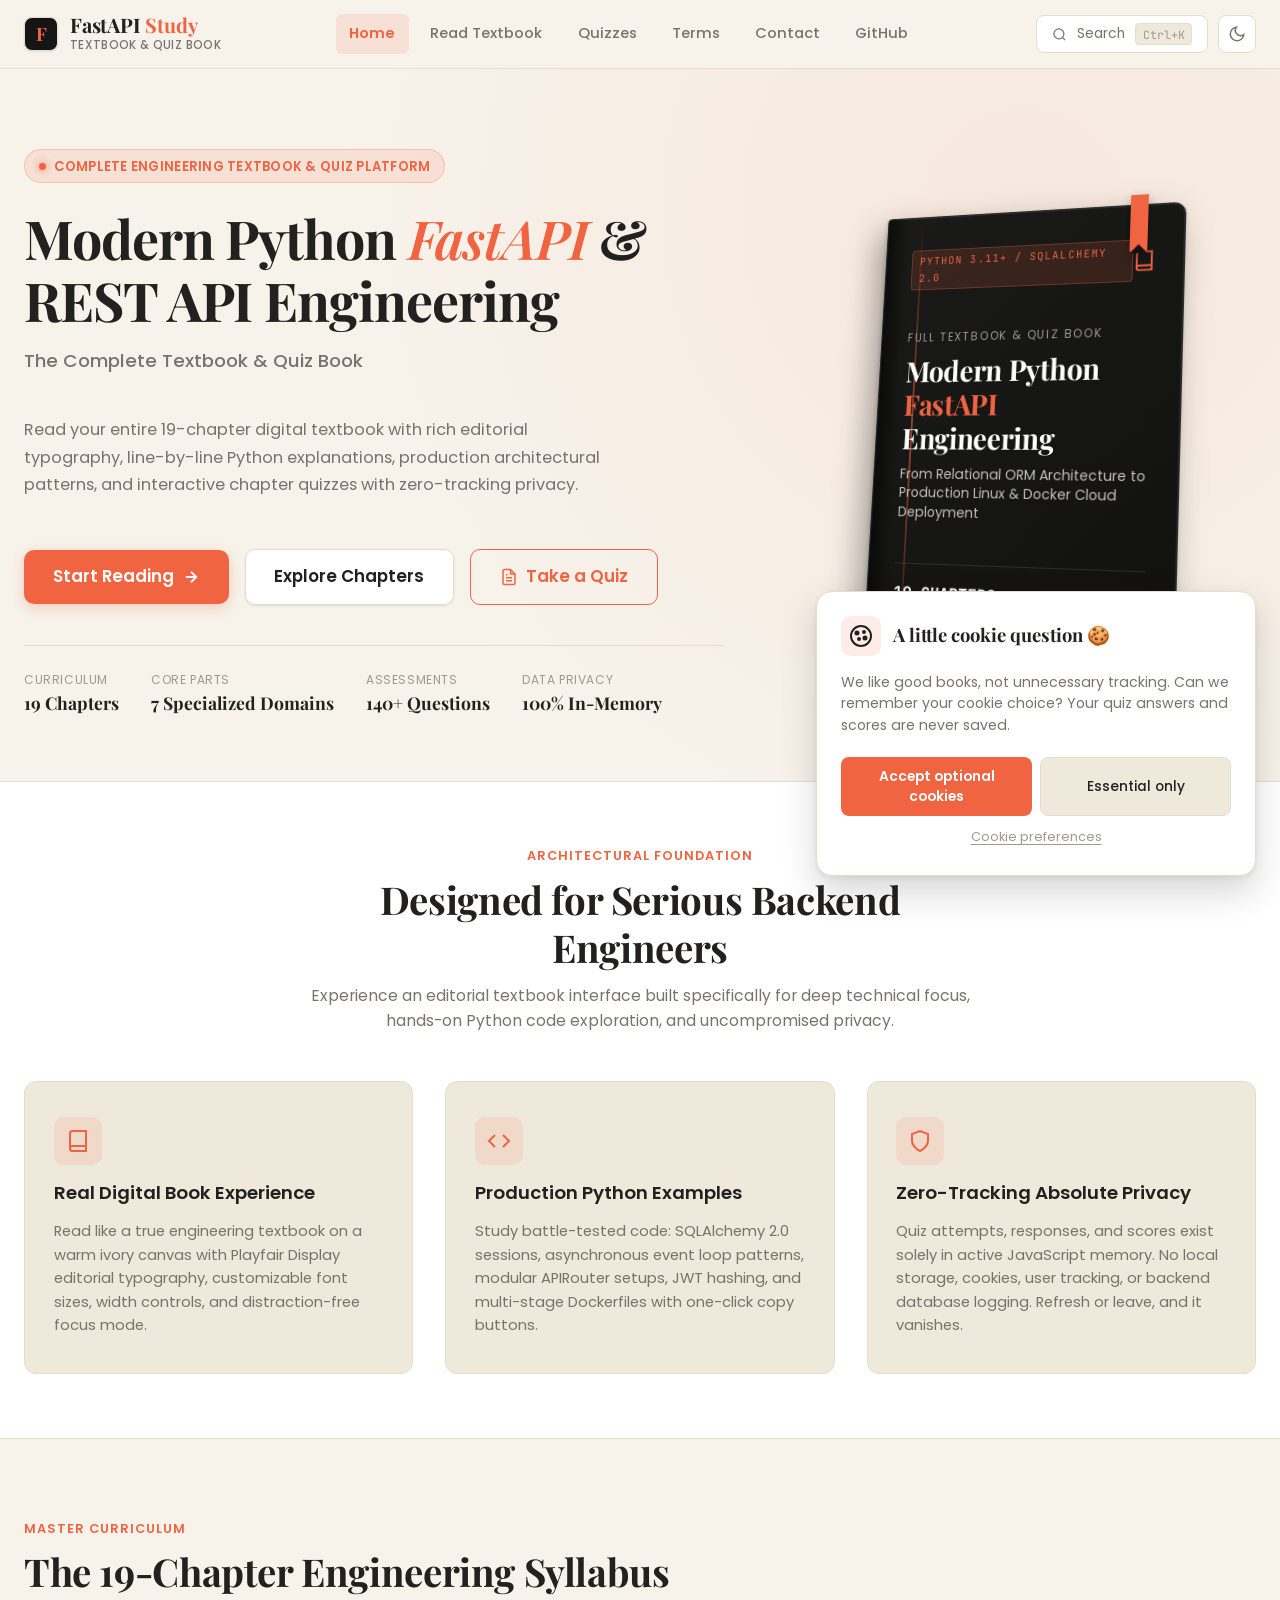
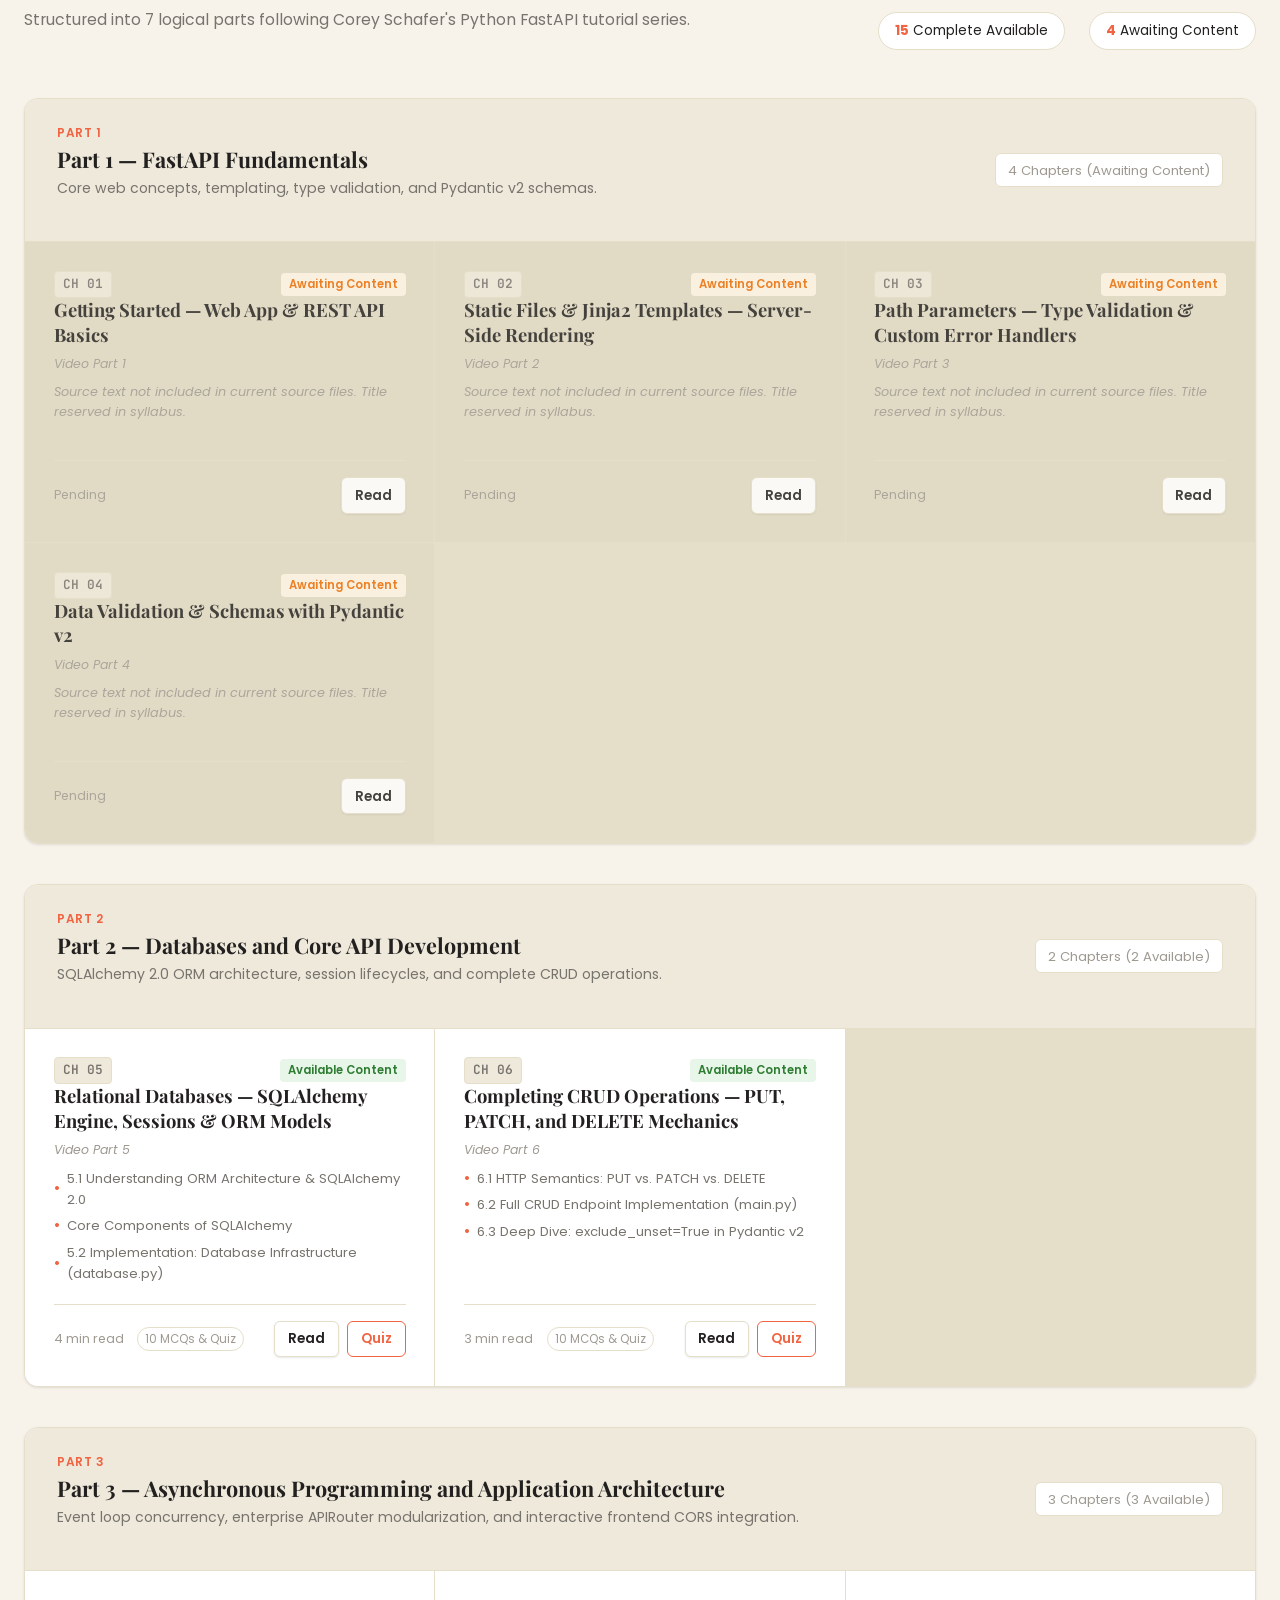
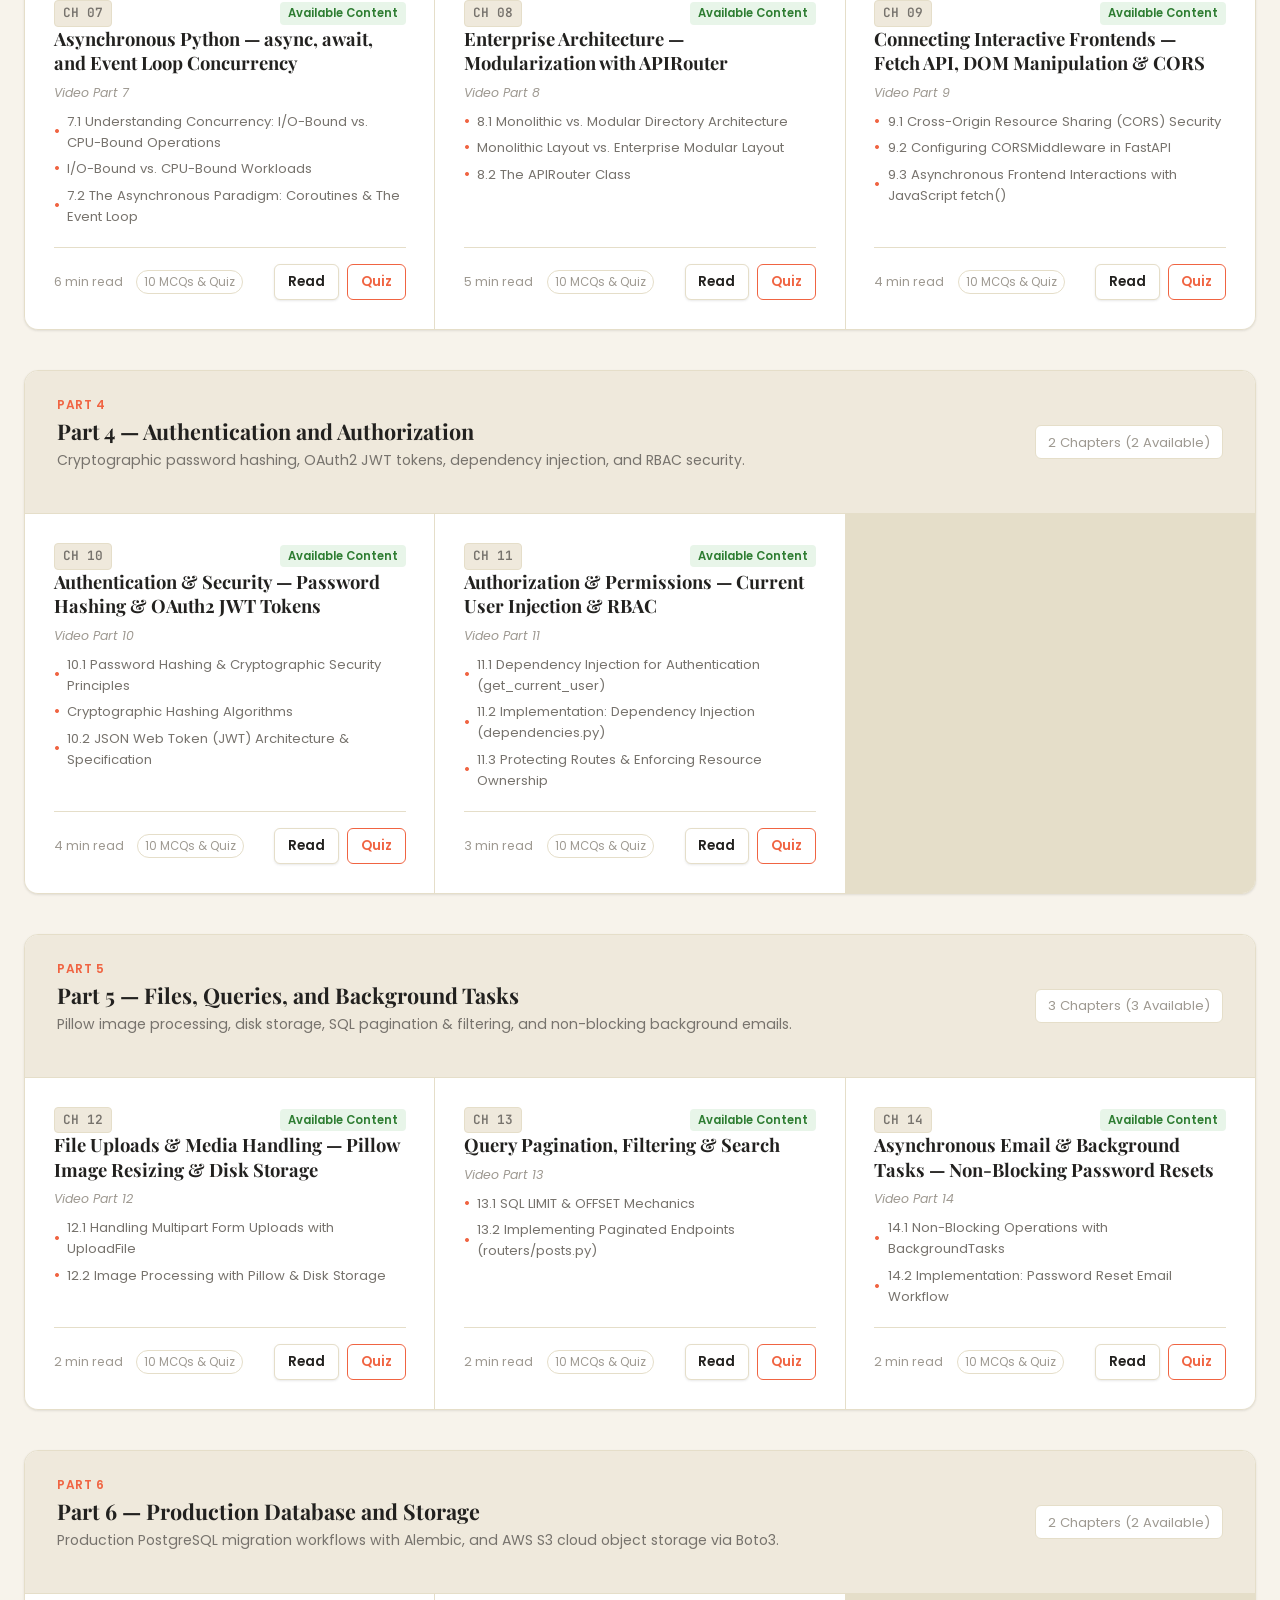
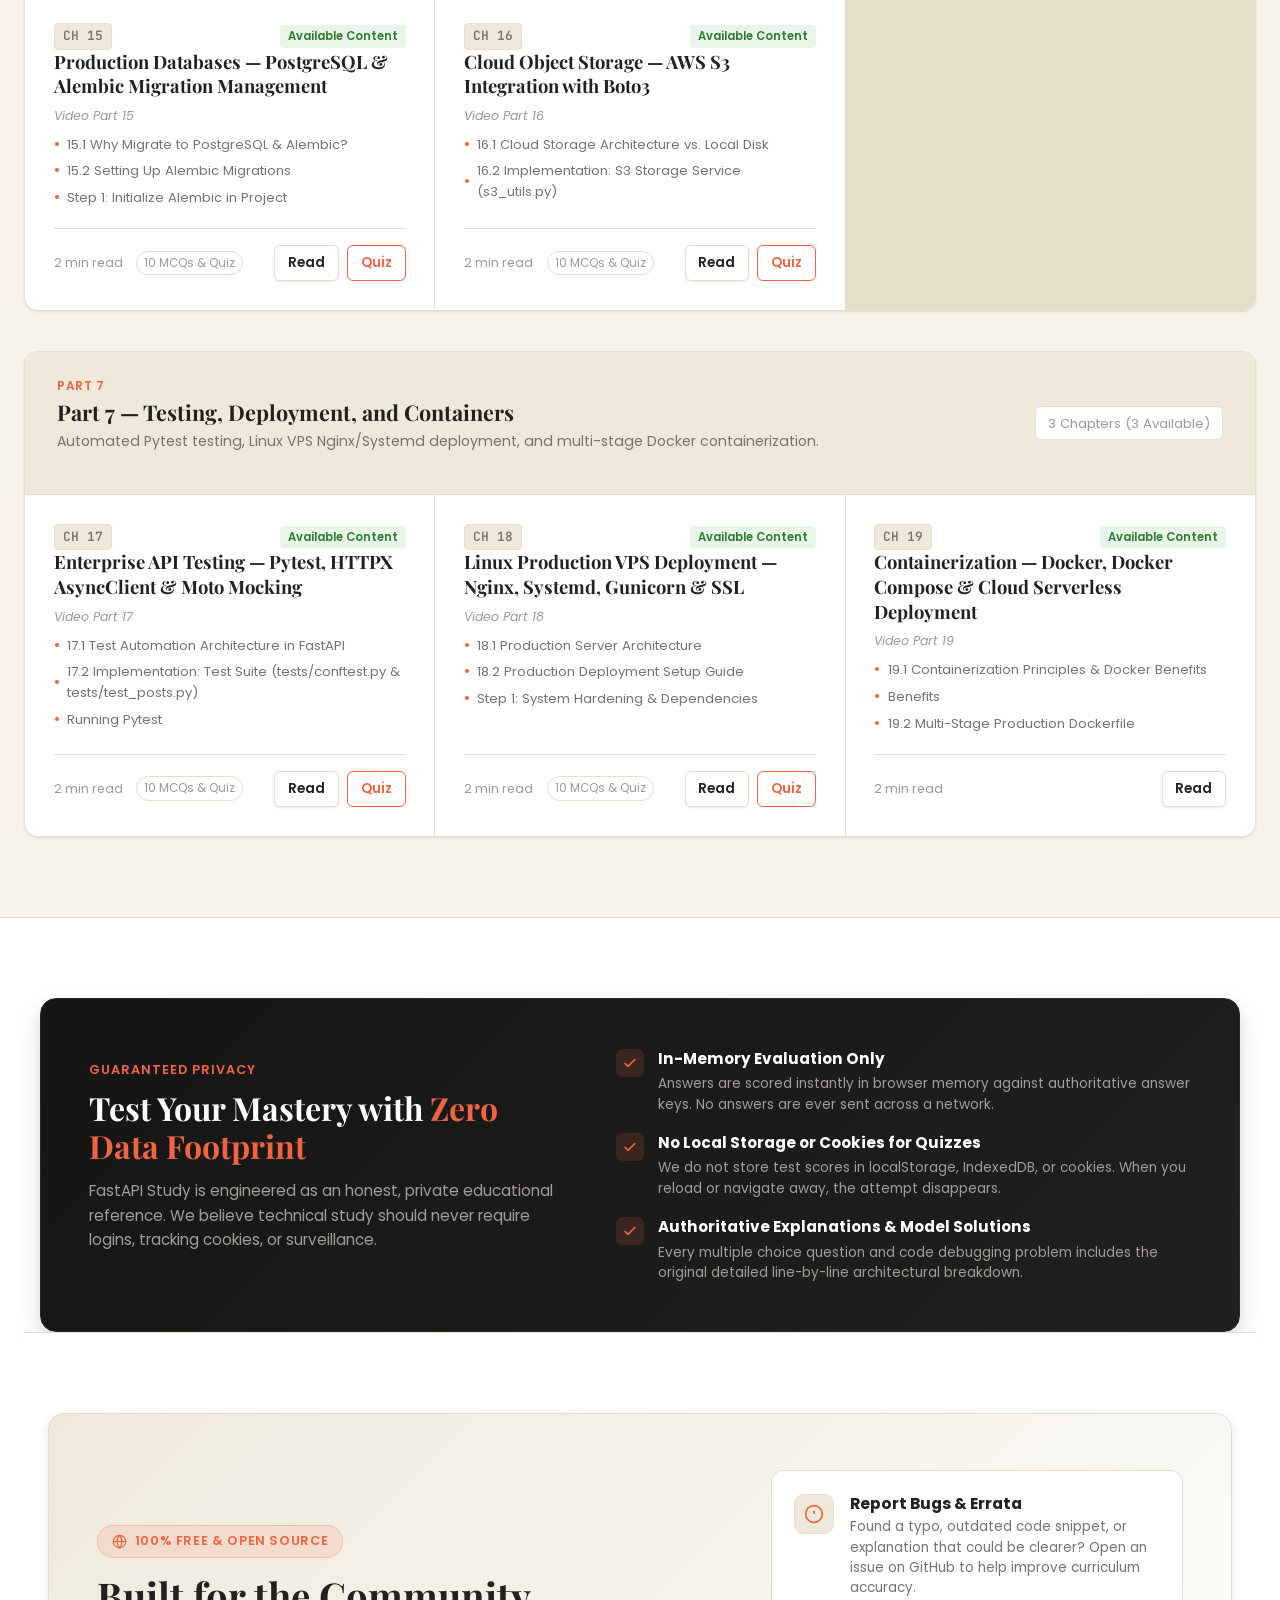
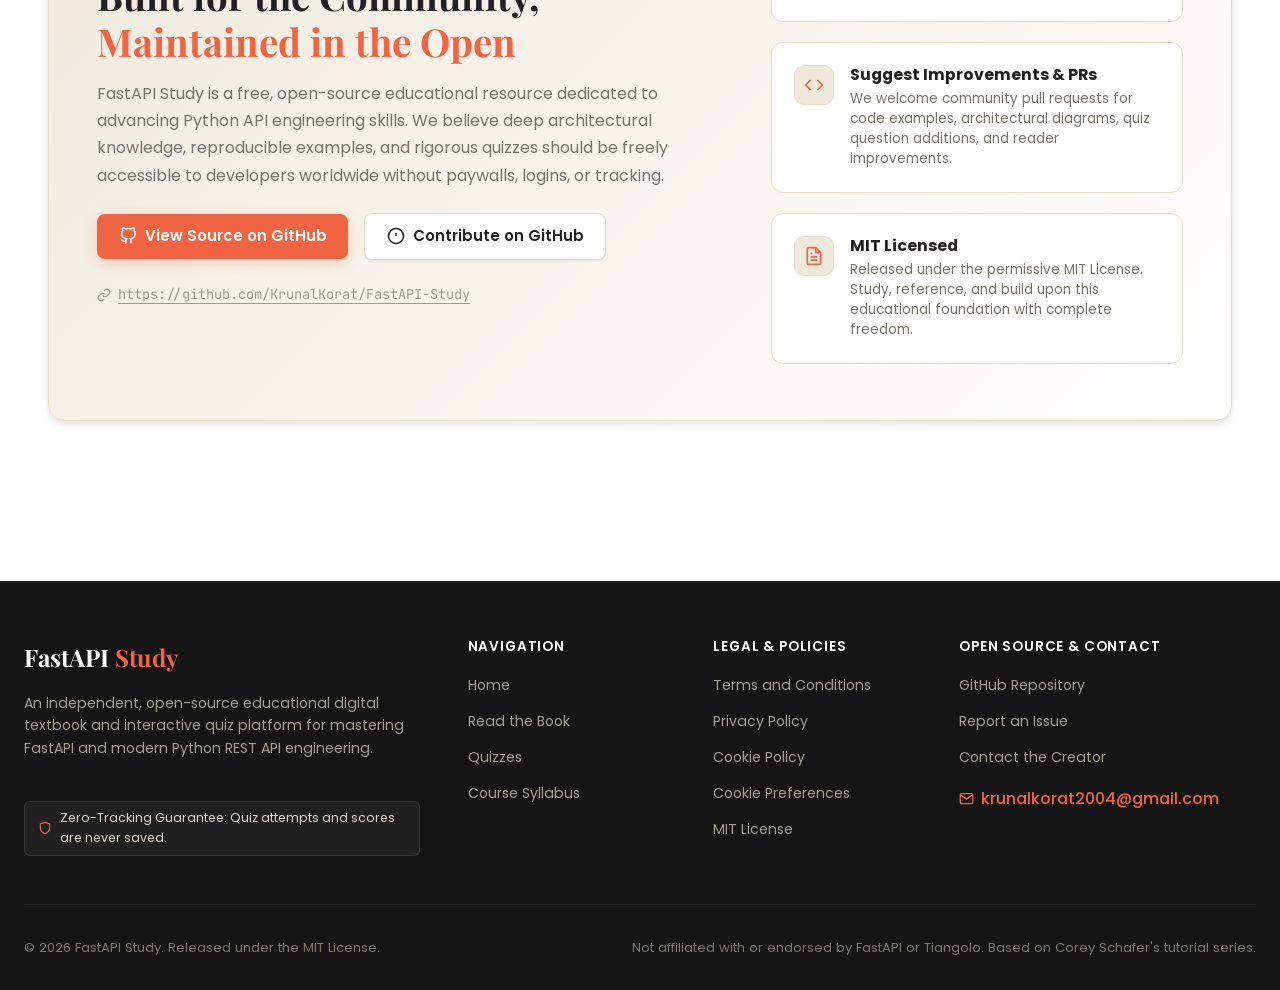
==== index.html @ 701d2d7a "feat: complete FastAPI Study static website, open-source identity, cookie consent, and Vercel config" ====
<!DOCTYPE html>
<html lang="en">
<head>
  <meta charset="UTF-8">
  <meta name="viewport" content="width=device-width, initial-scale=1.0">
  <title>FastAPI Study — Modern Python FastAPI & REST API Engineering</title>
  <meta name="description" content="A premium digital textbook and interactive quiz platform for mastering FastAPI, SQLAlchemy, OAuth2, Alembic, Docker, and production REST API architecture.">
  
  <!-- CSS Design System -->
  <link rel="stylesheet" href="assets/css/base.css">
  <link rel="stylesheet" href="assets/css/home.css">
</head>
<body>
  <!-- Accessibility Skip Link -->
  <a href="#main-content" class="skip-to-content">Skip to main content</a>

  <!-- Branded Initial Loader -->
  <div id="site-loader" aria-label="Loading library">
    <div class="loader-content">
      <div class="loader-book-icon" aria-hidden="true">
        <div class="book-spine"></div>
        <div class="book-page left"></div>
        <div class="book-page right"></div>
      </div>
      <div class="loader-brand">FastAPI <span>Study</span></div>
      <div class="loader-progress-track">
        <div class="loader-progress-bar"></div>
      </div>
      <div class="loader-subtext">Preparing your library</div>
    </div>
  </div>

  <!-- Global Header -->
  <header class="site-header" role="banner">
    <div class="header-container">
      <a href="index.html" class="brand-link" aria-label="FastAPI Study Home">
        <div class="brand-badge-icon" aria-hidden="true">F</div>
        <div class="brand-text-wrap">
          <span class="brand-name">FastAPI <span>Study</span></span>
          <span class="brand-tagline">Textbook & Quiz Book</span>
        </div>
      </a>

      <nav class="main-nav" aria-label="Primary Navigation">
        <a href="index.html" class="nav-link active">Home</a>
        <a href="textbook.html?ch=5" class="nav-link">Read Textbook</a>
        <a href="quiz.html?ch=5" class="nav-link">Quizzes</a>
        <a href="terms.html" class="nav-link">Terms</a>
        <a href="contact.html" class="nav-link">Contact</a>
        <a href="https://github.com/KrunalKorat/FastAPI-Study" class="nav-link" target="_blank" rel="noopener noreferrer">GitHub</a>
      </nav>

      <div class="header-actions">
        <button class="search-trigger-btn" aria-label="Search textbook content (Press Ctrl+K)">
          <svg width="15" height="15" viewBox="0 0 24 24" fill="none" stroke="currentColor" stroke-width="2"><circle cx="11" cy="11" r="8"></circle><line x1="21" y1="21" x2="16.65" y2="16.65"></line></svg>
          <span>Search</span>
          <kbd>Ctrl+K</kbd>
        </button>

        <button class="icon-btn theme-toggle-btn" aria-label="Toggle theme">
          <svg width="18" height="18" viewBox="0 0 24 24" fill="none" stroke="currentColor" stroke-width="2"><path d="M21 12.79A9 9 0 1 1 11.21 3 7 7 0 0 0 21 12.79z"></path></svg>
        </button>

        <button class="icon-btn mobile-menu-btn" aria-label="Open navigation menu">
          <svg width="20" height="20" viewBox="0 0 24 24" fill="none" stroke="currentColor" stroke-width="2"><line x1="3" y1="12" x2="21" y2="12"></line><line x1="3" y1="6" x2="21" y2="6"></line><line x1="3" y1="18" x2="21" y2="18"></line></svg>
        </button>
      </div>
    </div>
  </header>

  <!-- Mobile Navigation Drawer -->
  <div class="mobile-nav-drawer" id="mobile-drawer" role="dialog" aria-modal="true" aria-label="Navigation Menu">
    <div class="mobile-drawer-sheet">
      <div class="drawer-header">
        <div class="brand-name">FastAPI <span>Study</span></div>
        <button class="icon-btn drawer-close-btn" aria-label="Close navigation menu">
          <svg width="18" height="18" viewBox="0 0 24 24" fill="none" stroke="currentColor" stroke-width="2"><line x1="18" y1="6" x2="6" y2="18"></line><line x1="6" y1="6" x2="18" y2="18"></line></svg>
        </button>
      </div>
      <nav class="drawer-links">
        <a href="index.html" class="nav-link active">Home</a>
        <a href="textbook.html?ch=5" class="nav-link">Read Textbook</a>
        <a href="quiz.html?ch=5" class="nav-link">Chapter Quizzes</a>
        <a href="terms.html" class="nav-link">Terms and Conditions</a>
        <a href="privacy-policy.html" class="nav-link">Privacy Policy</a>
        <a href="cookies.html" class="nav-link">Cookie Policy</a>
        <a href="contact.html" class="nav-link">Contact the Creator</a>
        <a href="https://github.com/KrunalKorat/FastAPI-Study" class="nav-link" target="_blank" rel="noopener noreferrer">GitHub Repository</a>
      </nav>
    </div>
  </div>

  <!-- Main Homepage Content -->
  <main id="main-content">
    <!-- Hero Section -->
    <section class="hero-section" aria-labelledby="hero-heading">
      <div class="hero-container">
        <div class="hero-content">
          <div class="hero-badge">
            <span class="hero-badge-dot"></span>
            <span>Complete Engineering Textbook & Quiz Platform</span>
          </div>

          <h1 id="hero-heading" class="hero-title">
            Modern Python <em>FastAPI</em> & REST API Engineering
          </h1>

          <p class="hero-subtitle">
            The Complete Textbook & Quiz Book
          </p>

          <p class="hero-description">
            Read your entire 19-chapter digital textbook with rich editorial typography, line-by-line Python explanations, production architectural patterns, and interactive chapter quizzes with zero-tracking privacy.
          </p>

          <div class="hero-actions">
            <a href="textbook.html?ch=5" class="btn btn-primary btn-lg">
              <span>Start Reading</span>
              <svg width="18" height="18" viewBox="0 0 24 24" fill="none" stroke="currentColor" stroke-width="2.5"><line x1="5" y1="12" x2="19" y2="12"></line><polyline points="12 5 19 12 12 19"></polyline></svg>
            </a>
            <a href="#curriculum" class="btn btn-secondary btn-lg">
              <span>Explore Chapters</span>
            </a>
            <a href="quiz.html?ch=5" class="btn btn-outline btn-lg">
              <svg width="18" height="18" viewBox="0 0 24 24" fill="none" stroke="currentColor" stroke-width="2"><path d="M14 2H6a2 2 0 0 0-2 2v16a2 2 0 0 0 2 2h12a2 2 0 0 0 2-2V8z"></path><polyline points="14 2 14 8 20 8"></polyline><line x1="16" y1="13" x2="8" y2="13"></line><line x1="16" y1="17" x2="8" y2="17"></line><polyline points="10 9 9 9 8 9"></polyline></svg>
              <span>Take a Quiz</span>
            </a>
          </div>

          <div class="hero-meta-strip">
            <div class="meta-item">
              <span class="meta-label">Curriculum</span>
              <span class="meta-value">19 Chapters</span>
            </div>
            <div class="meta-item">
              <span class="meta-label">Core Parts</span>
              <span class="meta-value">7 Specialized Domains</span>
            </div>
            <div class="meta-item">
              <span class="meta-label">Assessments</span>
              <span class="meta-value">140+ Questions</span>
            </div>
            <div class="meta-item">
              <span class="meta-label">Data Privacy</span>
              <span class="meta-value">100% In-Memory</span>
            </div>
          </div>
        </div>

        <!-- CSS 3D Interactive Book Composition -->
        <div class="hero-book-wrapper" aria-hidden="true">
          <div class="book-card-3d">
            <div class="book-ribbon"></div>
            <div class="book-front">
              <div class="book-foil-accent"></div>
              
              <div class="book-header-mark">
                <span class="book-edition-badge">Python 3.11+ / SQLAlchemy 2.0</span>
                <svg class="book-series-icon" viewBox="0 0 24 24" fill="none" stroke="currentColor" stroke-width="2"><path d="M4 19.5A2.5 2.5 0 0 1 6.5 17H20"></path><path d="M6.5 2H20v20H6.5A2.5 2.5 0 0 1 4 19.5v-15A2.5 2.5 0 0 1 6.5 2z"></path></svg>
              </div>

              <div class="book-body-center">
                <div class="book-tag">Full Textbook & Quiz Book</div>
                <h2 class="book-main-title">Modern Python <span>FastAPI</span> Engineering</h2>
                <div class="book-main-subtitle">From Relational ORM Architecture to Production Linux & Docker Cloud Deployment</div>
              </div>

              <div class="book-footer-info">
                <div class="book-curriculum-count">
                  <strong>19 CHAPTERS</strong>
                  <span>Master Syllabus</span>
                </div>
                <div class="book-author-mark">
                  Corey Schafer Series<br>Curriculum Edition
                </div>
              </div>
            </div>
          </div>
        </div>
      </div>
    </section>

    <!-- Feature Pillars Section -->
    <section class="pillars-section" aria-labelledby="pillars-heading">
      <div class="pillars-container">
        <div class="section-header-centered">
          <span class="section-label">Architectural Foundation</span>
          <h2 id="pillars-heading" class="section-title">Designed for Serious Backend Engineers</h2>
          <p class="section-desc">Experience an editorial textbook interface built specifically for deep technical focus, hands-on Python code exploration, and uncompromised privacy.</p>
        </div>

        <div class="pillars-grid">
          <div class="pillar-card">
            <div class="pillar-icon-box">
              <svg width="24" height="24" viewBox="0 0 24 24" fill="none" stroke="currentColor" stroke-width="2"><path d="M4 19.5A2.5 2.5 0 0 1 6.5 17H20"></path><path d="M6.5 2H20v20H6.5A2.5 2.5 0 0 1 4 19.5v-15A2.5 2.5 0 0 1 6.5 2z"></path></svg>
            </div>
            <h3 class="pillar-title">Real Digital Book Experience</h3>
            <p class="pillar-text">Read like a true engineering textbook on a warm ivory canvas with Playfair Display editorial typography, customizable font sizes, width controls, and distraction-free focus mode.</p>
          </div>

          <div class="pillar-card">
            <div class="pillar-icon-box">
              <svg width="24" height="24" viewBox="0 0 24 24" fill="none" stroke="currentColor" stroke-width="2"><path d="M16 18l6-6-6-6"></path><path d="M8 6l-6 6 6 6"></path></svg>
            </div>
            <h3 class="pillar-title">Production Python Examples</h3>
            <p class="pillar-text">Study battle-tested code: SQLAlchemy 2.0 sessions, asynchronous event loop patterns, modular APIRouter setups, JWT hashing, and multi-stage Dockerfiles with one-click copy buttons.</p>
          </div>

          <div class="pillar-card">
            <div class="pillar-icon-box">
              <svg width="24" height="24" viewBox="0 0 24 24" fill="none" stroke="currentColor" stroke-width="2"><path d="M12 22s8-4 8-10V5l-8-3-8 3v7c0 6 8 10 8 10z"></path></svg>
            </div>
            <h3 class="pillar-title">Zero-Tracking Absolute Privacy</h3>
            <p class="pillar-text">Quiz attempts, responses, and scores exist solely in active JavaScript memory. No local storage, cookies, user tracking, or backend database logging. Refresh or leave, and it vanishes.</p>
          </div>
        </div>
      </div>
    </section>

    <!-- Curriculum & Chapter Library Section -->
    <section class="curriculum-section" id="curriculum" aria-labelledby="curriculum-heading">
      <div class="curriculum-container">
        <div class="curriculum-header-row">
          <div>
            <span class="section-label">Master Curriculum</span>
            <h2 id="curriculum-heading" class="section-title">The 19-Chapter Engineering Syllabus</h2>
            <p class="section-desc">Structured into 7 logical parts following Corey Schafer's Python FastAPI tutorial series.</p>
          </div>
          <div class="curriculum-stats-summary">
            <div class="stat-chip">
              <span><strong>15</strong> Complete Available</span>
            </div>
            <div class="stat-chip">
              <span><strong>4</strong> Awaiting Content</span>
            </div>
          </div>
        </div>

        <div class="curriculum-parts-list" id="curriculum-parts-list">
          <!-- Dynamically populated from window.FASTAPI_STUDY_DATA -->
        </div>
      </div>
    </section>

    <!-- How Quizzes Work & Privacy Section -->
    <section class="how-it-works-section" aria-labelledby="privacy-heading">
      <div class="how-it-works-container">
        <div class="privacy-banner-card">
          <div>
            <span class="section-label" style="color: var(--color-accent-orange);">Guaranteed Privacy</span>
            <h2 id="privacy-heading" class="privacy-banner-title">Test Your Mastery with <span>Zero Data Footprint</span></h2>
            <p style="color: #A29E96; font-size: 0.95rem; line-height: 1.6;">FastAPI Study is engineered as an honest, private educational reference. We believe technical study should never require logins, tracking cookies, or surveillance.</p>
          </div>

          <ul class="privacy-points-list">
            <li class="privacy-point-item">
              <div class="privacy-point-icon">
                <svg width="16" height="16" viewBox="0 0 24 24" fill="none" stroke="currentColor" stroke-width="2.5"><polyline points="20 6 9 17 4 12"></polyline></svg>
              </div>
              <div class="privacy-point-text">
                <strong>In-Memory Evaluation Only</strong>
                <p>Answers are scored instantly in browser memory against authoritative answer keys. No answers are ever sent across a network.</p>
              </div>
            </li>

            <li class="privacy-point-item">
              <div class="privacy-point-icon">
                <svg width="16" height="16" viewBox="0 0 24 24" fill="none" stroke="currentColor" stroke-width="2.5"><polyline points="20 6 9 17 4 12"></polyline></svg>
              </div>
              <div class="privacy-point-text">
                <strong>No Local Storage or Cookies for Quizzes</strong>
                <p>We do not store test scores in localStorage, IndexedDB, or cookies. When you reload or navigate away, the attempt disappears.</p>
              </div>
            </li>

            <li class="privacy-point-item">
              <div class="privacy-point-icon">
                <svg width="16" height="16" viewBox="0 0 24 24" fill="none" stroke="currentColor" stroke-width="2.5"><polyline points="20 6 9 17 4 12"></polyline></svg>
              </div>
              <div class="privacy-point-text">
                <strong>Authoritative Explanations & Model Solutions</strong>
                <p>Every multiple choice question and code debugging problem includes the original detailed line-by-line architectural breakdown.</p>
              </div>
            </li>
          </ul>
        </div>
      </div>
    <!-- Open Source Section -->
    <section class="opensource-section" id="open-source" aria-labelledby="opensource-heading">
      <div class="opensource-container">
        <div class="opensource-card">
          <div class="opensource-content-left">
            <div class="opensource-badge">
              <svg width="15" height="15" viewBox="0 0 24 24" fill="none" stroke="currentColor" stroke-width="2"><circle cx="12" cy="12" r="10"></circle><path d="M12 2a14.5 14.5 0 0 0 0 20 14.5 14.5 0 0 0 0-20"></path><path d="M2 12h20"></path></svg>
              <span>100% Free &amp; Open Source</span>
            </div>

            <h2 id="opensource-heading" class="opensource-title">
              Built for the Community, <span>Maintained in the Open</span>
            </h2>

            <p class="opensource-desc">
              FastAPI Study is a free, open-source educational resource dedicated to advancing Python API engineering skills. We believe deep architectural knowledge, reproducible examples, and rigorous quizzes should be freely accessible to developers worldwide without paywalls, logins, or tracking.
            </p>

            <div class="opensource-actions">
              <a href="https://github.com/KrunalKorat/FastAPI-Study" class="btn btn-primary" target="_blank" rel="noopener noreferrer">
                <svg width="18" height="18" viewBox="0 0 24 24" fill="none" stroke="currentColor" stroke-width="2"><path d="M9 19c-5 1.5-5-2.5-7-3m14 6v-3.87a3.37 3.37 0 0 0-.94-2.61c3.14-.35 6.44-1.54 6.44-7A5.44 5.44 0 0 0 20 4.77 5.07 5.07 0 0 0 19.91 1S18.73.65 16 2.48a13.38 13.38 0 0 0-7 0C6.27.65 5.09 1 5.09 1A5.07 5.07 0 0 0 5 4.77a5.44 5.44 0 0 0-1.5 3.78c0 5.42 3.3 6.61 6.44 7A3.37 3.37 0 0 0 9 18.13V22"></path></svg>
                <span>View Source on GitHub</span>
              </a>

              <a href="https://github.com/KrunalKorat/FastAPI-Study/issues" class="btn btn-secondary" target="_blank" rel="noopener noreferrer">
                <svg width="18" height="18" viewBox="0 0 24 24" fill="none" stroke="currentColor" stroke-width="2"><circle cx="12" cy="12" r="10"></circle><line x1="12" y1="8" x2="12" y2="12"></line><line x1="12" y1="16" x2="12.01" y2="16"></line></svg>
                <span>Contribute on GitHub</span>
              </a>
            </div>

            <div>
              <a href="https://github.com/KrunalKorat/FastAPI-Study" class="opensource-repo-link" target="_blank" rel="noopener noreferrer">
                <svg width="14" height="14" viewBox="0 0 24 24" fill="none" stroke="currentColor" stroke-width="2"><path d="M10 13a5 5 0 0 0 7.54.54l3-3a5 5 0 0 0-7.07-7.07l-1.72 1.71"></path><path d="M14 11a5 5 0 0 0-7.54-.54l-3 3a5 5 0 0 0 7.07 7.07l1.71-1.71"></path></svg>
                <span>https://github.com/KrunalKorat/FastAPI-Study</span>
              </a>
            </div>
          </div>

          <div class="opensource-highlights-grid">
            <div class="opensource-item-box">
              <div class="opensource-item-icon">
                <svg width="20" height="20" viewBox="0 0 24 24" fill="none" stroke="currentColor" stroke-width="2"><circle cx="12" cy="12" r="10"></circle><line x1="12" y1="8" x2="12" y2="12"></line><line x1="12" y1="16" x2="12.01" y2="16"></line></svg>
              </div>
              <div class="opensource-item-text">
                <h4>Report Bugs &amp; Errata</h4>
                <p>Found a typo, outdated code snippet, or explanation that could be clearer? Open an issue on GitHub to help improve curriculum accuracy.</p>
              </div>
            </div>

            <div class="opensource-item-box">
              <div class="opensource-item-icon">
                <svg width="20" height="20" viewBox="0 0 24 24" fill="none" stroke="currentColor" stroke-width="2"><polyline points="16 18 22 12 16 6"></polyline><polyline points="8 6 2 12 8 18"></polyline></svg>
              </div>
              <div class="opensource-item-text">
                <h4>Suggest Improvements &amp; PRs</h4>
                <p>We welcome community pull requests for code examples, architectural diagrams, quiz question additions, and reader improvements.</p>
              </div>
            </div>

            <div class="opensource-item-box">
              <div class="opensource-item-icon">
                <svg width="20" height="20" viewBox="0 0 24 24" fill="none" stroke="currentColor" stroke-width="2"><path d="M14 2H6a2 2 0 0 0-2 2v16a2 2 0 0 0 2 2h12a2 2 0 0 0 2-2V8z"></path><polyline points="14 2 14 8 20 8"></polyline><line x1="16" y1="13" x2="8" y2="13"></line><line x1="16" y1="17" x2="8" y2="17"></line><polyline points="10 9 9 9 8 9"></polyline></svg>
              </div>
              <div class="opensource-item-text">
                <h4>MIT Licensed</h4>
                <p>Released under the permissive MIT License. Study, reference, and build upon this educational foundation with complete freedom.</p>
              </div>
            </div>
          </div>
        </div>
      </div>
    </section>
  </main>

  <!-- Global Footer -->
  <footer class="site-footer" role="contentinfo">
    <div class="footer-container">
      <div class="footer-top">
        <div class="footer-brand-col">
          <div class="footer-brand">FastAPI <span>Study</span></div>
          <p class="footer-desc">
            An independent, open-source educational digital textbook and interactive quiz platform for mastering FastAPI and modern Python REST API engineering.
          </p>
          <div class="footer-privacy-pill">
            <svg width="14" height="14" viewBox="0 0 24 24" fill="none" stroke="currentColor" stroke-width="2"><path d="M12 22s8-4 8-10V5l-8-3-8 3v7c0 6 8 10 8 10z"></path></svg>
            <span>Zero-Tracking Guarantee: Quiz attempts and scores are never saved.</span>
          </div>
        </div>

        <div>
          <h4 class="footer-col-title">Navigation</h4>
          <ul class="footer-links">
            <li><a href="index.html">Home</a></li>
            <li><a href="textbook.html?ch=5">Read the Book</a></li>
            <li><a href="quiz.html?ch=5">Quizzes</a></li>
            <li><a href="#curriculum">Course Syllabus</a></li>
          </ul>
        </div>

        <div>
          <h4 class="footer-col-title">Legal &amp; Policies</h4>
          <ul class="footer-links">
            <li><a href="terms.html">Terms and Conditions</a></li>
            <li><a href="privacy-policy.html">Privacy Policy</a></li>
            <li><a href="cookies.html">Cookie Policy</a></li>
            <li><a href="#" class="reopen-cookie-preferences">Cookie Preferences</a></li>
            <li><a href="LICENSE" target="_blank">MIT License</a></li>
          </ul>
        </div>

        <div>
          <h4 class="footer-col-title">Open Source &amp; Contact</h4>
          <ul class="footer-links" style="margin-bottom: 1rem;">
            <li><a href="https://github.com/KrunalKorat/FastAPI-Study" target="_blank" rel="noopener noreferrer">GitHub Repository</a></li>
            <li><a href="https://github.com/KrunalKorat/FastAPI-Study/issues" target="_blank" rel="noopener noreferrer">Report an Issue</a></li>
            <li><a href="contact.html">Contact the Creator</a></li>
          </ul>
          <a href="mailto:krunalkorat2004@gmail.com" class="footer-contact-link">
            <svg width="15" height="15" viewBox="0 0 24 24" fill="none" stroke="currentColor" stroke-width="2"><path d="M4 4h16c1.1 0 2 .9 2 2v12c0 1.1-.9 2-2 2H4c-1.1 0-2-.9-2-2V6c0-1.1.9-2 2-2z"></path><polyline points="22,6 12,13 2,6"></polyline></svg>
            <span>krunalkorat2004@gmail.com</span>
          </a>
        </div>
      </div>

      <div class="footer-bottom">
        <div>&copy; <span id="current-year">2026</span> FastAPI Study. Released under the MIT License.</div>
        <div>Not affiliated with or endorsed by FastAPI or Tiangolo. Based on Corey Schafer's tutorial series.</div>
      </div>
    </div>
  </footer>

  <!-- Search Modal -->
  <div class="search-modal-backdrop" id="search-modal" role="dialog" aria-modal="true" aria-label="Search textbook content">
    <div class="search-dialog">
      <div class="search-input-header">
        <svg class="search-input-icon" width="20" height="20" viewBox="0 0 24 24" fill="none" stroke="currentColor" stroke-width="2"><circle cx="11" cy="11" r="8"></circle><line x1="21" y1="21" x2="16.65" y2="16.65"></line></svg>
        <input type="text" id="search-input" class="search-main-input" placeholder="Search chapters, Python code, section titles, or topics..." autocomplete="off">
        <button class="icon-btn search-close-btn" aria-label="Close search">
          <svg width="18" height="18" viewBox="0 0 24 24" fill="none" stroke="currentColor" stroke-width="2"><line x1="18" y1="6" x2="6" y2="18"></line><line x1="6" y1="6" x2="18" y2="18"></line></svg>
        </button>
      </div>
      <div class="search-results-container" id="search-results">
        <!-- Results or suggestions populated via search.js -->
      </div>
      <div class="search-dialog-footer">
        <div class="search-shortcuts">
          <span><kbd>↑</kbd> <kbd>↓</kbd> to navigate</span>
          <span><kbd>Enter</kbd> to open</span>
          <span><kbd>Esc</kbd> to close</span>
        </div>
        <span>FastAPI Study Client Search</span>
      </div>
    </div>
  </div>

  <!-- Scripts -->
  <script src="assets/content/textbook-content.js"></script>
  <script src="assets/js/animations.js"></script>
  <script src="assets/js/app.js"></script>
  <script src="assets/js/search.js"></script>

  <!-- Homepage Dynamic Curriculum Renderer -->
  <script>
    document.addEventListener('DOMContentLoaded', () => {
      const partsContainer = document.getElementById('curriculum-parts-list');
      if (!partsContainer || !window.FASTAPI_STUDY_DATA) return;

      const parts = window.FASTAPI_STUDY_DATA.parts;
      const chapters = window.FASTAPI_STUDY_DATA.chapters;

      let html = '';

      parts.forEach(part => {
        const partChapters = chapters.filter(c => c.partId === part.id);
        const availCount = partChapters.filter(c => c.available).length;

        html += `
          <div class="part-block">
            <div class="part-block-header">
              <div class="part-title-group">
                <span class="part-badge-tag">${part.title.split('—')[0].trim()}</span>
                <h3 class="part-title-text">${part.title}</h3>
                <p class="part-desc-text">${part.description}</p>
              </div>
              <div class="part-chapters-count">
                ${partChapters.length} Chapters (${availCount > 0 ? `${availCount} Available` : 'Awaiting Content'})
              </div>
            </div>

            <div class="chapters-grid">
        `;

        partChapters.forEach(ch => {
          const availTag = ch.available
            ? `<span class="chapter-availability-tag available">Available Content</span>`
            : `<span class="chapter-availability-tag pending">Awaiting Content</span>`;

          const quizBadge = ch.quiz
            ? `<span class="stat-chip" style="font-size: 0.72rem; padding: 2px 7px;">${ch.quiz.mcqs.length} MCQs & Quiz</span>`
            : '';

          // Topic preview from sections
          let topicsPreview = '';
          if (ch.sections && ch.sections.length > 0) {
            topicsPreview = `<ul class="chapter-preview-topics">`;
            ch.sections.slice(0, 3).forEach(sec => {
              topicsPreview += `<li>${sec.title}</li>`;
            });
            topicsPreview += `</ul>`;
          } else if (!ch.available) {
            topicsPreview = `<p style="font-size: 0.8rem; color: var(--text-muted); font-style: italic;">Source text not included in current source files. Title reserved in syllabus.</p>`;
          }

          html += `
            <div class="chapter-card ${ch.available ? '' : 'unavailable'}">
              <div>
                <div class="chapter-card-top">
                  <span class="chapter-num-badge">CH ${String(ch.id).padStart(2, '0')}</span>
                  ${availTag}
                </div>
                <h4 class="chapter-title">${ch.cleanTitle}</h4>
                <div class="chapter-video-ref">${ch.videoRef}</div>
                ${topicsPreview}
              </div>

              <div class="chapter-card-bottom">
                <div class="chapter-meta-details">
                  <span>${ch.readTime}</span>
                  ${quizBadge}
                </div>
                <div class="chapter-actions-group">
                  <a href="textbook.html?ch=${ch.id}" class="btn btn-secondary btn-sm">Read</a>
                  ${ch.quiz ? `<a href="quiz.html?ch=${ch.id}" class="btn btn-outline btn-sm">Quiz</a>` : ''}
                </div>
              </div>
            </div>
          `;
        });

        html += `
            </div>
          </div>
        `;
      });

      partsContainer.innerHTML = html;
    });
  </script>
</body>
</html>
---- assets/css/base.css ----
/* ==========================================================================
   FASTAPI STUDY — BASE DESIGN SYSTEM & GLOBAL STYLES
   Fonts: Playfair Display, Poppins, JetBrains Mono
   Palette: #151515, #20201F, #F7F3EB, #22211F, #77736D, #F06442
   ========================================================================== */

@import url('https://fonts.googleapis.com/css2?family=JetBrains+Mono:ital,wght@0,400;0,500;0,600;0,700;1,400&family=Playfair+Display:ital,wght@0,500;0,600;0,700;0,800;1,600&family=Poppins:wght@300;400;500;600;700&display=swap');

:root {
  /* Core Brand Colors */
  --color-dark-main: #151515;
  --color-dark-elevated: #20201F;
  --color-dark-border: #2C2C2A;
  --color-dark-muted: #8E8A83;
  
  --color-ivory-bg: #F7F3EB;
  --color-ivory-surface: #FFFFFF;
  --color-ivory-card: #EFE9DC;
  --color-ivory-border: #E5DEC9;
  --color-text-main: #22211F;
  --color-text-secondary: #77736D;
  --color-text-muted: #9E9991;

  --color-accent-orange: #F06442;
  --color-accent-orange-hover: #D95333;
  --color-accent-orange-light: rgba(240, 100, 66, 0.12);
  --color-accent-orange-subtle: rgba(240, 100, 66, 0.06);

  --color-success: #2E7D32;
  --color-success-bg: #E8F5E9;
  --color-error: #D32F2F;
  --color-error-bg: #FFEBEE;
  --color-warning: #ED6C02;
  --color-warning-bg: #FFF4E5;
  --color-info: #0288D1;
  --color-info-bg: #E1F5FE;

  /* Typography Stacks */
  --font-serif: 'Playfair Display', Georgia, Cambria, 'Times New Roman', serif;
  --font-sans: 'Poppins', -apple-system, BlinkMacSystemFont, 'Segoe UI', Roboto, Helvetica, Arial, sans-serif;
  --font-mono: 'JetBrains Mono', Consolas, Monaco, 'Courier New', monospace;

  /* Reader Sizing Variables */
  --reader-font-size: 1.05rem;
  --reader-line-height: 1.8;
  --reader-max-width: 860px;

  /* Elevation Shadows */
  --shadow-sm: 0 1px 3px rgba(0,0,0,0.06), 0 1px 2px rgba(0,0,0,0.04);
  --shadow-md: 0 4px 12px rgba(0,0,0,0.08), 0 2px 4px rgba(0,0,0,0.04);
  --shadow-lg: 0 12px 28px rgba(0,0,0,0.12), 0 4px 8px rgba(0,0,0,0.06);
  --shadow-book: 0 20px 40px -15px rgba(0,0,0,0.35), 0 0 0 1px rgba(0,0,0,0.08);

  /* Transitions */
  --transition-fast: 0.18s cubic-bezier(0.16, 1, 0.3, 1);
  --transition-normal: 0.28s cubic-bezier(0.16, 1, 0.3, 1);
  --transition-smooth: 0.42s cubic-bezier(0.16, 1, 0.3, 1);

  /* Surface and UI defaults (Warm Ivory Theme) */
  --bg-app: var(--color-ivory-bg);
  --bg-surface: #FFFFFF;
  --bg-surface-elevated: var(--color-ivory-card);
  --border-subtle: var(--color-ivory-border);
  --text-primary: var(--color-text-main);
  --text-secondary: var(--color-text-secondary);
  --text-muted: var(--color-text-muted);
  --code-bg: #151515;
  --code-text: #F8F8F2;
  --code-border: #2A2A28;
  --header-bg: rgba(247, 243, 235, 0.94);
  --header-border: var(--color-ivory-border);
}

/* Dark Theme Overrides */
[data-theme="dark"] {
  --bg-app: #151515;
  --bg-surface: #1E1E1D;
  --bg-surface-elevated: #282827;
  --border-subtle: #2E2E2C;
  --text-primary: #F4F1EA;
  --text-secondary: #AAA59B;
  --text-muted: #726E67;
  --code-bg: #0D0D0D;
  --code-text: #F8F8F2;
  --code-border: #222220;
  --header-bg: rgba(21, 21, 21, 0.92);
  --header-border: #262624;
}

/* Base Reset */
*, *::before, *::after {
  box-sizing: border-box;
  margin: 0;
  padding: 0;
}

html {
  font-size: 16px;
  scroll-behavior: smooth;
  -webkit-font-smoothing: antialiased;
  -moz-osx-font-smoothing: grayscale;
}

body {
  font-family: var(--font-sans);
  background-color: var(--bg-app);
  color: var(--text-primary);
  line-height: 1.6;
  min-height: 100vh;
  display: flex;
  flex-direction: column;
  transition: background-color var(--transition-normal), color var(--transition-normal);
  overflow-x: hidden;
}

/* Skip link for Accessibility */
.skip-to-content {
  position: absolute;
  top: -60px;
  left: 20px;
  background: var(--color-accent-orange);
  color: #FFFFFF;
  padding: 10px 18px;
  font-weight: 600;
  border-radius: 6px;
  z-index: 9999;
  text-decoration: none;
  transition: top var(--transition-fast);
}
.skip-to-content:focus {
  top: 15px;
  outline: 3px solid #FFFFFF;
}

/* Typography Defaults */
h1, h2, h3, h4, h5, h6 {
  color: var(--text-primary);
  font-weight: 700;
  line-height: 1.25;
}

p {
  color: var(--text-primary);
  margin-bottom: 1.1rem;
}

a {
  color: inherit;
  text-decoration: none;
  transition: color var(--transition-fast);
}

button {
  font-family: inherit;
  cursor: pointer;
  border: none;
  background: none;
}

img, svg {
  display: block;
  max-width: 100%;
}

:focus-visible {
  outline: 2px solid var(--color-accent-orange);
  outline-offset: 2px;
}

/* ==========================================================================
   BRANDED INITIAL LOADER
   Layered book-opening animation with progress bar
   ========================================================================== */
#site-loader {
  position: fixed;
  inset: 0;
  background-color: var(--color-dark-main);
  color: #F7F3EB;
  z-index: 10000;
  display: flex;
  flex-direction: column;
  align-items: center;
  justify-content: center;
  transition: opacity 0.45s ease-out, visibility 0.45s ease-out;
}

#site-loader.loader-hidden {
  opacity: 0;
  visibility: hidden;
  pointer-events: none;
}

.loader-content {
  text-align: center;
  display: flex;
  flex-direction: column;
  align-items: center;
  gap: 1.2rem;
  max-width: 320px;
}

.loader-book-icon {
  width: 58px;
  height: 48px;
  position: relative;
  perspective: 200px;
}

.book-spine {
  position: absolute;
  width: 4px;
  height: 100%;
  left: calc(50% - 2px);
  background: var(--color-accent-orange);
  border-radius: 2px;
}

.book-page {
  position: absolute;
  top: 4px;
  width: 25px;
  height: 40px;
  border: 2px solid rgba(247, 243, 235, 0.4);
  background: rgba(32, 32, 31, 0.95);
  border-radius: 3px;
}

.book-page.left {
  right: 50%;
  border-right: none;
  border-top-right-radius: 0;
  border-bottom-right-radius: 0;
  transform-origin: right center;
  animation: pageTurnLeft 1.2s ease-in-out infinite alternate;
}

.book-page.right {
  left: 50%;
  border-left: none;
  border-top-left-radius: 0;
  border-bottom-left-radius: 0;
  transform-origin: left center;
  animation: pageTurnRight 1.2s ease-in-out infinite alternate;
}

@keyframes pageTurnLeft {
  0% { transform: rotateY(0deg); }
  100% { transform: rotateY(-35deg); }
}

@keyframes pageTurnRight {
  0% { transform: rotateY(0deg); }
  100% { transform: rotateY(35deg); }
}

.loader-brand {
  font-family: var(--font-serif);
  font-size: 1.55rem;
  font-weight: 700;
  letter-spacing: -0.02em;
  color: #FFFFFF;
}

.loader-brand span {
  color: var(--color-accent-orange);
}

.loader-subtext {
  font-size: 0.85rem;
  color: var(--color-dark-muted);
  letter-spacing: 0.04em;
  text-transform: uppercase;
}

.loader-progress-track {
  width: 180px;
  height: 3px;
  background: rgba(255, 255, 255, 0.12);
  border-radius: 3px;
  overflow: hidden;
  position: relative;
}

.loader-progress-bar {
  position: absolute;
  top: 0;
  left: 0;
  height: 100%;
  width: 0%;
  background: var(--color-accent-orange);
  border-radius: 3px;
  animation: loaderProgress 0.75s ease forwards;
}

@keyframes loaderProgress {
  0% { width: 5%; }
  50% { width: 65%; }
  100% { width: 100%; }
}

/* ==========================================================================
   GLOBAL HEADER & NAVIGATION
   ========================================================================== */
.site-header {
  position: sticky;
  top: 0;
  z-index: 1000;
  background-color: var(--header-bg);
  backdrop-filter: blur(12px);
  -webkit-backdrop-filter: blur(12px);
  border-bottom: 1px solid var(--header-border);
  transition: background-color var(--transition-normal), border-color var(--transition-normal);
}

.header-container {
  max-width: 1400px;
  margin: 0 auto;
  padding: 0 1.5rem;
  height: 68px;
  display: flex;
  align-items: center;
  justify-content: space-between;
  gap: 1.5rem;
}

/* Brand Identity */
.brand-link {
  display: flex;
  align-items: center;
  gap: 0.75rem;
  text-decoration: none;
}

.brand-badge-icon {
  width: 34px;
  height: 34px;
  background: var(--color-dark-main);
  border: 1px solid var(--border-subtle);
  border-radius: 8px;
  display: flex;
  align-items: center;
  justify-content: center;
  color: var(--color-accent-orange);
  font-family: var(--font-serif);
  font-size: 1.15rem;
  font-weight: 700;
  box-shadow: var(--shadow-sm);
  transition: transform var(--transition-fast);
}

.brand-link:hover .brand-badge-icon {
  transform: translateY(-1px) scale(1.05);
}

.brand-text-wrap {
  display: flex;
  flex-direction: column;
}

.brand-name {
  font-family: var(--font-serif);
  font-size: 1.25rem;
  font-weight: 700;
  color: var(--text-primary);
  line-height: 1.1;
  letter-spacing: -0.01em;
}

.brand-name span {
  color: var(--color-accent-orange);
}

.brand-tagline {
  font-size: 0.72rem;
  font-weight: 500;
  color: var(--text-secondary);
  letter-spacing: 0.03em;
  text-transform: uppercase;
}

/* Primary Navigation */
.main-nav {
  display: flex;
  align-items: center;
  gap: 0.5rem;
}

.nav-link {
  font-size: 0.92rem;
  font-weight: 500;
  color: var(--text-secondary);
  padding: 0.5rem 0.85rem;
  border-radius: 6px;
  transition: color var(--transition-fast), background var(--transition-fast);
}

.nav-link:hover {
  color: var(--text-primary);
  background-color: var(--color-accent-orange-subtle);
}

.nav-link.active {
  color: var(--color-accent-orange);
  font-weight: 600;
  background-color: var(--color-accent-orange-light);
}

/* Header Action Controls */
.header-actions {
  display: flex;
  align-items: center;
  gap: 0.65rem;
}

/* Search Trigger Button */
.search-trigger-btn {
  display: flex;
  align-items: center;
  gap: 0.65rem;
  padding: 0.45rem 0.9rem;
  background-color: var(--bg-surface);
  border: 1px solid var(--border-subtle);
  border-radius: 8px;
  color: var(--text-secondary);
  font-size: 0.86rem;
  font-weight: 400;
  transition: border-color var(--transition-fast), color var(--transition-fast), box-shadow var(--transition-fast);
}

.search-trigger-btn:hover {
  border-color: var(--color-accent-orange);
  color: var(--text-primary);
  box-shadow: var(--shadow-sm);
}

.search-trigger-btn kbd {
  font-family: var(--font-mono);
  font-size: 0.72rem;
  background: var(--bg-surface-elevated);
  border: 1px solid var(--border-subtle);
  border-radius: 4px;
  padding: 0.15rem 0.4rem;
  color: var(--text-muted);
}

/* Theme Toggle Button */
.icon-btn {
  width: 38px;
  height: 38px;
  border-radius: 8px;
  display: flex;
  align-items: center;
  justify-content: center;
  background-color: var(--bg-surface);
  border: 1px solid var(--border-subtle);
  color: var(--text-secondary);
  transition: all var(--transition-fast);
}

.icon-btn:hover {
  color: var(--text-primary);
  border-color: var(--color-accent-orange);
  background-color: var(--color-accent-orange-subtle);
}

/* Mobile Hamburger Menu Toggle */
.mobile-menu-btn {
  display: none;
}

/* Mobile Drawer */
.mobile-nav-drawer {
  position: fixed;
  inset: 0;
  background: rgba(0, 0, 0, 0.65);
  backdrop-filter: blur(6px);
  z-index: 2000;
  display: flex;
  justify-content: flex-end;
  opacity: 0;
  visibility: hidden;
  transition: opacity var(--transition-normal), visibility var(--transition-normal);
}

.mobile-nav-drawer.open {
  opacity: 1;
  visibility: visible;
}

.mobile-drawer-sheet {
  width: 82%;
  max-width: 320px;
  height: 100%;
  background: var(--bg-surface);
  display: flex;
  flex-direction: column;
  padding: 1.5rem;
  box-shadow: var(--shadow-lg);
  transform: translateX(100%);
  transition: transform var(--transition-normal);
}

.mobile-nav-drawer.open .mobile-drawer-sheet {
  transform: translateX(0);
}

.drawer-header {
  display: flex;
  align-items: center;
  justify-content: space-between;
  margin-bottom: 2rem;
  padding-bottom: 1rem;
  border-bottom: 1px solid var(--border-subtle);
}

.drawer-links {
  display: flex;
  flex-direction: column;
  gap: 0.65rem;
}

.drawer-links .nav-link {
  font-size: 1.05rem;
  padding: 0.75rem 1rem;
}

/* ==========================================================================
   GLOBAL SEARCH MODAL
   ========================================================================== */
.search-modal-backdrop {
  position: fixed;
  inset: 0;
  background: rgba(18, 18, 18, 0.75);
  backdrop-filter: blur(8px);
  z-index: 3000;
  display: flex;
  align-items: flex-start;
  justify-content: center;
  padding: 5rem 1rem 2rem;
  opacity: 0;
  visibility: hidden;
  transition: opacity var(--transition-fast), visibility var(--transition-fast);
}

.search-modal-backdrop.open {
  opacity: 1;
  visibility: visible;
}

.search-dialog {
  width: 100%;
  max-width: 680px;
  background: var(--bg-surface);
  border: 1px solid var(--border-subtle);
  border-radius: 14px;
  box-shadow: var(--shadow-lg);
  display: flex;
  flex-direction: column;
  overflow: hidden;
  transform: translateY(-15px) scale(0.98);
  transition: transform var(--transition-normal);
}

.search-modal-backdrop.open .search-dialog {
  transform: translateY(0) scale(1);
}

.search-input-header {
  display: flex;
  align-items: center;
  gap: 0.85rem;
  padding: 1rem 1.25rem;
  border-bottom: 1px solid var(--border-subtle);
  background: var(--bg-surface);
}

.search-input-icon {
  color: var(--color-accent-orange);
  flex-shrink: 0;
}

.search-main-input {
  width: 100%;
  border: none;
  background: none;
  font-size: 1.1rem;
  font-family: inherit;
  color: var(--text-primary);
  outline: none;
}

.search-main-input::placeholder {
  color: var(--text-muted);
}

.search-close-btn {
  color: var(--text-muted);
  padding: 4px;
  border-radius: 4px;
  transition: color var(--transition-fast);
}

.search-close-btn:hover {
  color: var(--text-primary);
}

.search-results-container {
  max-height: 440px;
  overflow-y: auto;
  padding: 0.75rem 0;
}

.search-results-list {
  display: flex;
  flex-direction: column;
  list-style: none;
}

.search-result-item {
  padding: 0.85rem 1.25rem;
  border-bottom: 1px solid var(--border-subtle);
  cursor: pointer;
  transition: background var(--transition-fast);
  display: block;
  text-decoration: none;
}

.search-result-item:last-child {
  border-bottom: none;
}

.search-result-item:hover,
.search-result-item.highlighted {
  background: var(--color-accent-orange-subtle);
}

.search-result-meta {
  display: flex;
  align-items: center;
  gap: 0.65rem;
  margin-bottom: 0.25rem;
}

.search-chapter-badge {
  font-size: 0.72rem;
  font-weight: 600;
  text-transform: uppercase;
  color: var(--color-accent-orange);
  background: var(--color-accent-orange-light);
  padding: 2px 7px;
  border-radius: 4px;
}

.search-section-title {
  font-size: 0.82rem;
  color: var(--text-secondary);
}

.search-result-heading {
  font-size: 0.98rem;
  font-weight: 600;
  color: var(--text-primary);
  margin-bottom: 0.25rem;
}

.search-result-snippet {
  font-size: 0.84rem;
  color: var(--text-secondary);
  line-height: 1.5;
}

.search-result-snippet mark {
  background: rgba(240, 100, 66, 0.25);
  color: var(--text-primary);
  font-weight: 600;
  padding: 1px 3px;
  border-radius: 2px;
}

.search-empty-state {
  padding: 3rem 1.5rem;
  text-align: center;
  color: var(--text-muted);
}

.search-empty-state svg {
  margin: 0 auto 0.75rem;
  opacity: 0.5;
}

.search-dialog-footer {
  padding: 0.65rem 1.25rem;
  background: var(--bg-surface-elevated);
  border-top: 1px solid var(--border-subtle);
  display: flex;
  align-items: center;
  justify-content: space-between;
  font-size: 0.78rem;
  color: var(--text-muted);
}

.search-shortcuts {
  display: flex;
  gap: 0.85rem;
}

.search-shortcuts span {
  display: flex;
  align-items: center;
  gap: 0.35rem;
}

.search-shortcuts kbd {
  font-family: var(--font-mono);
  background: var(--bg-surface);
  border: 1px solid var(--border-subtle);
  padding: 1px 4px;
  border-radius: 3px;
}

/* ==========================================================================
   GLOBAL FOOTER
   ========================================================================== */
.site-footer {
  margin-top: auto;
  background-color: var(--color-dark-main);
  color: #ECE8E1;
  border-top: 1px solid var(--color-dark-border);
  padding: 3.5rem 1.5rem 2rem;
}

.footer-container {
  max-width: 1400px;
  margin: 0 auto;
}

.footer-top {
  display: grid;
  grid-template-columns: 2fr 1fr 1fr 1.5fr;
  gap: 3rem;
  padding-bottom: 3rem;
  border-bottom: 1px solid rgba(255, 255, 255, 0.08);
}

.footer-brand-col {
  display: flex;
  flex-direction: column;
  gap: 1rem;
}

.footer-brand {
  font-family: var(--font-serif);
  font-size: 1.5rem;
  font-weight: 700;
  color: #FFFFFF;
}

.footer-brand span {
  color: var(--color-accent-orange);
}

.footer-desc {
  font-size: 0.88rem;
  color: #A29E96;
  line-height: 1.6;
  max-width: 380px;
}

.footer-privacy-pill {
  display: inline-flex;
  align-items: center;
  gap: 0.5rem;
  background: rgba(255, 255, 255, 0.05);
  border: 1px solid rgba(255, 255, 255, 0.1);
  padding: 0.4rem 0.8rem;
  border-radius: 6px;
  font-size: 0.78rem;
  color: #DDD8CE;
  margin-top: 0.5rem;
  width: fit-content;
}

.footer-privacy-pill svg {
  color: var(--color-accent-orange);
  flex-shrink: 0;
}

.footer-col-title {
  font-size: 0.85rem;
  font-weight: 600;
  text-transform: uppercase;
  letter-spacing: 0.06em;
  color: #FFFFFF;
  margin-bottom: 1.1rem;
}

.footer-links {
  list-style: none;
  display: flex;
  flex-direction: column;
  gap: 0.65rem;
}

.footer-links a {
  font-size: 0.88rem;
  color: #A29E96;
  transition: color var(--transition-fast);
}

.footer-links a:hover {
  color: #FFFFFF;
}

.footer-contact-link {
  display: flex;
  align-items: center;
  gap: 0.45rem;
  color: var(--color-accent-orange) !important;
  font-weight: 500;
  word-break: break-all;
}

.footer-bottom {
  padding-top: 2rem;
  display: flex;
  align-items: center;
  justify-content: space-between;
  font-size: 0.82rem;
  color: #7A766F;
  flex-wrap: wrap;
  gap: 1rem;
}

.footer-bottom a {
  color: #A29E96;
  text-decoration: underline;
  text-underline-offset: 3px;
}

/* ==========================================================================
   BUTTONS & COMMON COMPONENTS
   ========================================================================== */
.btn {
  display: inline-flex;
  align-items: center;
  justify-content: center;
  gap: 0.5rem;
  padding: 0.65rem 1.35rem;
  font-size: 0.94rem;
  font-weight: 600;
  border-radius: 8px;
  text-decoration: none;
  cursor: pointer;
  transition: transform var(--transition-fast), background var(--transition-fast), box-shadow var(--transition-fast), border-color var(--transition-fast);
}

.btn:active {
  transform: translateY(1px);
}

.btn-primary {
  background-color: var(--color-accent-orange);
  color: #FFFFFF;
  box-shadow: 0 4px 14px rgba(240, 100, 66, 0.28);
}

.btn-primary:hover {
  background-color: var(--color-accent-orange-hover);
  box-shadow: 0 6px 18px rgba(240, 100, 66, 0.38);
  transform: translateY(-1px);
}

.btn-secondary {
  background-color: var(--bg-surface);
  color: var(--text-primary);
  border: 1px solid var(--border-subtle);
  box-shadow: var(--shadow-sm);
}

.btn-secondary:hover {
  border-color: var(--text-secondary);
  background-color: var(--bg-surface-elevated);
  transform: translateY(-1px);
}

.btn-outline {
  background: transparent;
  color: var(--color-accent-orange);
  border: 1px solid var(--color-accent-orange);
}

.btn-outline:hover {
  background: var(--color-accent-orange);
  color: #FFFFFF;
}

.btn-sm {
  padding: 0.4rem 0.8rem;
  font-size: 0.84rem;
  border-radius: 6px;
}

.btn-lg {
  padding: 0.85rem 1.8rem;
  font-size: 1.05rem;
  border-radius: 10px;
}

/* Toast Notifications */
.toast-container {
  position: fixed;
  bottom: 2rem;
  right: 2rem;
  z-index: 9999;
  display: flex;
  flex-direction: column;
  gap: 0.5rem;
  pointer-events: none;
}

.toast {
  background: var(--color-dark-main);
  color: #F7F3EB;
  border: 1px solid var(--color-dark-border);
  padding: 0.75rem 1.25rem;
  border-radius: 8px;
  font-size: 0.88rem;
  box-shadow: var(--shadow-lg);
  display: flex;
  align-items: center;
  gap: 0.65rem;
  transform: translateY(20px);
  opacity: 0;
  transition: all 0.3s cubic-bezier(0.16, 1, 0.3, 1);
  pointer-events: auto;
}

.toast.show {
  transform: translateY(0);
  opacity: 1;
}

.toast svg {
  color: var(--color-accent-orange);
}

/* ==========================================================================
   COOKIE CONSENT EXPERIENCE ("A little cookie question 🍪")
   ========================================================================== */
.cookie-consent-banner {
  position: fixed;
  bottom: 1.5rem;
  right: 1.5rem;
  max-width: 440px;
  width: calc(100% - 3rem);
  background: var(--bg-surface);
  border: 1px solid var(--border-subtle);
  border-radius: 16px;
  box-shadow: 0 16px 36px rgba(0, 0, 0, 0.16), 0 2px 6px rgba(0, 0, 0, 0.08);
  padding: 1.5rem;
  z-index: 5000;
  display: flex;
  flex-direction: column;
  gap: 1rem;
  transform: translateY(100px);
  opacity: 0;
  pointer-events: none;
  transition: transform 0.4s cubic-bezier(0.16, 1, 0.3, 1), opacity 0.4s cubic-bezier(0.16, 1, 0.3, 1);
}

.cookie-consent-banner.visible {
  transform: translateY(0);
  opacity: 1;
  pointer-events: auto;
}

.cookie-header-row {
  display: flex;
  align-items: center;
  gap: 0.75rem;
}

.cookie-illustration {
  width: 40px;
  height: 40px;
  background: var(--color-accent-orange-light);
  border-radius: 10px;
  display: flex;
  align-items: center;
  justify-content: center;
  flex-shrink: 0;
}

.cookie-headline {
  font-family: var(--font-serif);
  font-size: 1.15rem;
  font-weight: 700;
  color: var(--text-primary);
  line-height: 1.2;
}

.cookie-body-text {
  font-size: 0.88rem;
  color: var(--text-secondary);
  line-height: 1.55;
  margin-bottom: 0;
}

.cookie-actions-group {
  display: flex;
  flex-direction: column;
  gap: 0.5rem;
  margin-top: 0.25rem;
}

.cookie-btn-row {
  display: grid;
  grid-template-columns: 1fr 1fr;
  gap: 0.5rem;
}

.cookie-btn-accept {
  background: var(--color-accent-orange);
  color: #FFFFFF;
  border: none;
  border-radius: 8px;
  padding: 0.6rem 0.85rem;
  font-size: 0.86rem;
  font-weight: 600;
  cursor: pointer;
  transition: background var(--transition-fast), transform var(--transition-fast);
  text-align: center;
}

.cookie-btn-accept:hover {
  background: var(--color-accent-orange-hover);
  transform: translateY(-1px);
}

.cookie-btn-essential {
  background: var(--bg-surface-elevated);
  color: var(--text-primary);
  border: 1px solid var(--border-subtle);
  border-radius: 8px;
  padding: 0.6rem 0.85rem;
  font-size: 0.86rem;
  font-weight: 500;
  cursor: pointer;
  transition: background var(--transition-fast), border-color var(--transition-fast);
  text-align: center;
}

.cookie-btn-essential:hover {
  border-color: var(--text-secondary);
  background: var(--border-subtle);
}

.cookie-btn-prefs {
  color: var(--text-muted);
  font-size: 0.8rem;
  text-decoration: underline;
  text-underline-offset: 3px;
  text-align: center;
  padding: 0.2rem;
  background: none;
  border: none;
  cursor: pointer;
  transition: color var(--transition-fast);
}

.cookie-btn-prefs:hover {
  color: var(--color-accent-orange);
}

/* ==========================================================================
   RESPONSIVE BREAKPOINTS
   ========================================================================== */
@media (max-width: 1024px) {
  .footer-top {
    grid-template-columns: 1fr 1fr;
    gap: 2rem;
  }
}

@media (max-width: 768px) {
  .main-nav {
    display: none;
  }
  .mobile-menu-btn {
    display: flex;
  }
  .search-trigger-btn span,
  .search-trigger-btn kbd {
    display: none;
  }
  .search-trigger-btn {
    padding: 0.45rem;
  }
  .footer-top {
    grid-template-columns: 1fr;
    gap: 2rem;
  }
  .search-dialog {
    margin-top: 1rem;
  }
  .cookie-consent-banner {
    bottom: 1rem;
    right: 1rem;
    left: 1rem;
    width: auto;
    max-width: none;
  }
}

@media (prefers-reduced-motion: reduce) {
  *, *::before, *::after {
    animation-duration: 0.01ms !important;
    animation-iteration-count: 1 !important;
    transition-duration: 0.01ms !important;
    scroll-behavior: auto !important;
  }
}
---- assets/css/home.css ----
/* ==========================================================================
   FASTAPI STUDY — HOMEPAGE STYLES (home.css)
   ========================================================================== */

/* Hero Section */
.hero-section {
  position: relative;
  padding: 5rem 1.5rem 4rem;
  overflow: hidden;
  background: radial-gradient(circle at 80% 20%, rgba(240, 100, 66, 0.08) 0%, transparent 60%);
}

.hero-container {
  max-width: 1300px;
  margin: 0 auto;
  display: grid;
  grid-template-columns: 1.2fr 0.8fr;
  align-items: center;
  gap: 4rem;
}

.hero-content {
  display: flex;
  flex-direction: column;
  gap: 1.5rem;
}

.hero-badge {
  display: inline-flex;
  align-items: center;
  gap: 0.5rem;
  width: fit-content;
  background-color: var(--color-accent-orange-light);
  color: var(--color-accent-orange);
  border: 1px solid rgba(240, 100, 66, 0.25);
  padding: 0.35rem 0.85rem;
  border-radius: 20px;
  font-size: 0.82rem;
  font-weight: 600;
  letter-spacing: 0.02em;
  text-transform: uppercase;
}

.hero-badge-dot {
  width: 7px;
  height: 7px;
  background-color: var(--color-accent-orange);
  border-radius: 50%;
  box-shadow: 0 0 8px var(--color-accent-orange);
  animation: pulseDot 2s infinite;
}

@keyframes pulseDot {
  0% { transform: scale(0.95); opacity: 0.7; }
  50% { transform: scale(1.3); opacity: 1; }
  100% { transform: scale(0.95); opacity: 0.7; }
}

.hero-title {
  font-family: var(--font-serif);
  font-size: clamp(2.4rem, 4.2vw, 3.8rem);
  font-weight: 700;
  line-height: 1.15;
  letter-spacing: -0.02em;
  color: var(--text-primary);
}

.hero-title em {
  font-style: italic;
  font-weight: 600;
  color: var(--color-accent-orange);
}

.hero-subtitle {
  font-size: 1.15rem;
  font-weight: 500;
  color: var(--text-secondary);
  line-height: 1.5;
  margin-top: -0.5rem;
}

.hero-description {
  font-size: 1.02rem;
  color: var(--text-secondary);
  line-height: 1.7;
  max-width: 580px;
}

.hero-actions {
  display: flex;
  align-items: center;
  gap: 1rem;
  flex-wrap: wrap;
  margin-top: 0.5rem;
}

.hero-meta-strip {
  display: flex;
  align-items: center;
  gap: 2rem;
  margin-top: 1rem;
  padding-top: 1.5rem;
  border-top: 1px solid var(--border-subtle);
  flex-wrap: wrap;
}

.meta-item {
  display: flex;
  flex-direction: column;
}

.meta-label {
  font-size: 0.75rem;
  text-transform: uppercase;
  letter-spacing: 0.05em;
  color: var(--text-muted);
}

.meta-value {
  font-family: var(--font-serif);
  font-size: 1.1rem;
  font-weight: 700;
  color: var(--text-primary);
}

/* ==========================================================================
   CSS 3D BOOK COVER COMPOSITION
   ========================================================================== */
.hero-book-wrapper {
  display: flex;
  justify-content: center;
  align-items: center;
  perspective: 1200px;
  padding: 2rem 0;
}

.book-card-3d {
  width: 320px;
  height: 460px;
  position: relative;
  transform-style: preserve-3d;
  transform: rotateY(-18deg) rotateX(8deg);
  transition: transform 0.5s cubic-bezier(0.16, 1, 0.3, 1), box-shadow 0.5s ease;
  cursor: pointer;
}

.book-card-3d:hover {
  transform: rotateY(-8deg) rotateX(4deg) translateY(-8px);
}

.book-front {
  position: absolute;
  inset: 0;
  background: linear-gradient(135deg, #1A1A19 0%, #111110 100%);
  border-radius: 4px 12px 12px 4px;
  border: 1px solid #2D2D2B;
  box-shadow: 
    -10px 15px 35px rgba(0, 0, 0, 0.35),
    -1px 2px 5px rgba(0, 0, 0, 0.2),
    inset 0 0 0 1px rgba(255, 255, 255, 0.08);
  padding: 2.2rem 1.8rem;
  display: flex;
  flex-direction: column;
  justify-content: space-between;
  overflow: hidden;
  color: #ECE8E1;
}

/* Spine edge shadow */
.book-front::before {
  content: '';
  position: absolute;
  top: 0;
  left: 0;
  bottom: 0;
  width: 28px;
  background: linear-gradient(to right, rgba(0,0,0,0.55), rgba(0,0,0,0.05) 80%, transparent);
  pointer-events: none;
}

/* Subtle decorative foil accent line */
.book-foil-accent {
  position: absolute;
  top: 0;
  left: 38px;
  bottom: 0;
  width: 2px;
  background: linear-gradient(to bottom, transparent, var(--color-accent-orange), transparent);
  opacity: 0.6;
}

.book-header-mark {
  display: flex;
  align-items: center;
  justify-content: space-between;
  position: relative;
  z-index: 2;
}

.book-edition-badge {
  font-family: var(--font-mono);
  font-size: 0.68rem;
  letter-spacing: 0.1em;
  text-transform: uppercase;
  color: var(--color-accent-orange);
  background: rgba(240, 100, 66, 0.15);
  border: 1px solid rgba(240, 100, 66, 0.3);
  padding: 3px 8px;
  border-radius: 4px;
}

.book-series-icon {
  width: 24px;
  height: 24px;
  color: var(--color-accent-orange);
}

.book-body-center {
  margin: auto 0;
  position: relative;
  z-index: 2;
}

.book-tag {
  font-size: 0.75rem;
  text-transform: uppercase;
  letter-spacing: 0.15em;
  color: #9E9A92;
  margin-bottom: 0.6rem;
}

.book-main-title {
  font-family: var(--font-serif);
  font-size: 1.85rem;
  line-height: 1.18;
  font-weight: 700;
  color: #FFFFFF;
  margin-bottom: 0.6rem;
  letter-spacing: -0.01em;
}

.book-main-title span {
  color: var(--color-accent-orange);
}

.book-main-subtitle {
  font-size: 0.88rem;
  color: #C5C0B6;
  line-height: 1.4;
  font-weight: 400;
}

.book-footer-info {
  display: flex;
  align-items: flex-end;
  justify-content: space-between;
  border-top: 1px solid rgba(255, 255, 255, 0.1);
  padding-top: 1rem;
  position: relative;
  z-index: 2;
}

.book-curriculum-count {
  display: flex;
  flex-direction: column;
}

.book-curriculum-count strong {
  font-family: var(--font-mono);
  font-size: 1.05rem;
  color: #FFFFFF;
}

.book-curriculum-count span {
  font-size: 0.68rem;
  text-transform: uppercase;
  letter-spacing: 0.05em;
  color: #8C8881;
}

.book-author-mark {
  font-size: 0.72rem;
  color: #ADA9A0;
  text-align: right;
  line-height: 1.3;
}

/* Bookmark ribbon hanging out of book */
.book-ribbon {
  position: absolute;
  top: -10px;
  right: 38px;
  width: 18px;
  height: 60px;
  background: var(--color-accent-orange);
  box-shadow: 0 4px 10px rgba(0,0,0,0.3);
  border-radius: 0 0 4px 4px;
  z-index: 3;
}

.book-ribbon::after {
  content: '';
  position: absolute;
  bottom: 0;
  left: 0;
  width: 0;
  height: 0;
  border-left: 9px solid transparent;
  border-right: 9px solid transparent;
  border-bottom: 9px solid #111110;
}

/* ==========================================================================
   FEATURE PILLARS SECTION
   ========================================================================== */
.pillars-section {
  padding: 4rem 1.5rem;
  background: var(--bg-surface);
  border-top: 1px solid var(--border-subtle);
  border-bottom: 1px solid var(--border-subtle);
}

.pillars-container {
  max-width: 1300px;
  margin: 0 auto;
}

.section-header-centered {
  text-align: center;
  max-width: 680px;
  margin: 0 auto 3rem;
}

.section-label {
  font-size: 0.8rem;
  font-weight: 600;
  text-transform: uppercase;
  letter-spacing: 0.08em;
  color: var(--color-accent-orange);
  margin-bottom: 0.5rem;
  display: block;
}

.section-title {
  font-family: var(--font-serif);
  font-size: clamp(1.8rem, 3vw, 2.4rem);
  font-weight: 700;
  letter-spacing: -0.01em;
  color: var(--text-primary);
  margin-bottom: 0.75rem;
}

.section-desc {
  font-size: 0.98rem;
  color: var(--text-secondary);
  line-height: 1.6;
}

.pillars-grid {
  display: grid;
  grid-template-columns: repeat(3, 1fr);
  gap: 2rem;
}

.pillar-card {
  background: var(--bg-surface-elevated);
  border: 1px solid var(--border-subtle);
  border-radius: 12px;
  padding: 2.2rem 1.8rem;
  display: flex;
  flex-direction: column;
  gap: 1rem;
  transition: transform var(--transition-normal), box-shadow var(--transition-normal), border-color var(--transition-normal);
}

.pillar-card:hover {
  transform: translateY(-4px);
  box-shadow: var(--shadow-md);
  border-color: var(--color-accent-orange);
}

.pillar-icon-box {
  width: 48px;
  height: 48px;
  border-radius: 10px;
  background: var(--color-accent-orange-light);
  color: var(--color-accent-orange);
  display: flex;
  align-items: center;
  justify-content: center;
}

.pillar-title {
  font-size: 1.15rem;
  font-weight: 600;
  color: var(--text-primary);
}

.pillar-text {
  font-size: 0.92rem;
  color: var(--text-secondary);
  line-height: 1.6;
  margin-bottom: 0;
}

/* ==========================================================================
   CURRICULUM & CHAPTER LIBRARY
   ========================================================================== */
.curriculum-section {
  padding: 5rem 1.5rem;
}

.curriculum-container {
  max-width: 1300px;
  margin: 0 auto;
}

.curriculum-header-row {
  display: flex;
  align-items: flex-end;
  justify-content: space-between;
  margin-bottom: 3rem;
  flex-wrap: wrap;
  gap: 1.5rem;
}

.curriculum-stats-summary {
  display: flex;
  gap: 1.5rem;
  align-items: center;
}

.stat-chip {
  background: var(--bg-surface);
  border: 1px solid var(--border-subtle);
  padding: 0.45rem 1rem;
  border-radius: 30px;
  font-size: 0.85rem;
  display: flex;
  align-items: center;
  gap: 0.5rem;
}

.stat-chip strong {
  color: var(--color-accent-orange);
}

/* Part Accordions / Containers */
.curriculum-parts-list {
  display: flex;
  flex-direction: column;
  gap: 2.5rem;
}

.part-block {
  background: var(--bg-surface);
  border: 1px solid var(--border-subtle);
  border-radius: 14px;
  overflow: hidden;
  box-shadow: var(--shadow-sm);
}

.part-block-header {
  padding: 1.5rem 2rem;
  background: var(--bg-surface-elevated);
  border-bottom: 1px solid var(--border-subtle);
  display: flex;
  align-items: center;
  justify-content: space-between;
  gap: 1rem;
  flex-wrap: wrap;
}

.part-title-group {
  display: flex;
  flex-direction: column;
  gap: 0.25rem;
}

.part-badge-tag {
  font-size: 0.75rem;
  font-weight: 600;
  text-transform: uppercase;
  letter-spacing: 0.05em;
  color: var(--color-accent-orange);
}

.part-title-text {
  font-family: var(--font-serif);
  font-size: 1.35rem;
  font-weight: 700;
  color: var(--text-primary);
}

.part-desc-text {
  font-size: 0.88rem;
  color: var(--text-secondary);
}

.part-chapters-count {
  font-size: 0.82rem;
  color: var(--text-muted);
  background: var(--bg-surface);
  padding: 0.35rem 0.75rem;
  border-radius: 6px;
  border: 1px solid var(--border-subtle);
}

/* Chapter Cards Grid */
.chapters-grid {
  display: grid;
  grid-template-columns: repeat(auto-fill, minmax(360px, 1fr));
  gap: 1px;
  background: var(--border-subtle);
}

.chapter-card {
  background: var(--bg-surface);
  padding: 1.8rem;
  display: flex;
  flex-direction: column;
  justify-content: space-between;
  gap: 1.25rem;
  transition: background var(--transition-fast);
  position: relative;
}

.chapter-card:hover {
  background: var(--bg-surface-elevated);
}

.chapter-card.unavailable {
  opacity: 0.82;
  background: rgba(0, 0, 0, 0.02);
}

[data-theme="dark"] .chapter-card.unavailable {
  background: rgba(255, 255, 255, 0.02);
}

.chapter-card-top {
  display: flex;
  align-items: center;
  justify-content: space-between;
  gap: 0.75rem;
}

.chapter-num-badge {
  font-family: var(--font-mono);
  font-size: 0.8rem;
  font-weight: 600;
  color: var(--text-secondary);
  background: var(--bg-surface-elevated);
  border: 1px solid var(--border-subtle);
  padding: 2px 8px;
  border-radius: 4px;
}

.chapter-availability-tag {
  font-size: 0.72rem;
  font-weight: 600;
  padding: 2px 8px;
  border-radius: 4px;
}

.chapter-availability-tag.available {
  background: var(--color-success-bg);
  color: var(--color-success);
}

.chapter-availability-tag.pending {
  background: var(--color-warning-bg);
  color: var(--color-warning);
}

.chapter-title {
  font-family: var(--font-serif);
  font-size: 1.15rem;
  font-weight: 700;
  line-height: 1.35;
  color: var(--text-primary);
  margin-bottom: 0.4rem;
}

.chapter-video-ref {
  font-size: 0.78rem;
  color: var(--text-muted);
  font-style: italic;
  margin-bottom: 0.5rem;
}

.chapter-preview-topics {
  list-style: none;
  display: flex;
  flex-direction: column;
  gap: 0.35rem;
  font-size: 0.82rem;
  color: var(--text-secondary);
}

.chapter-preview-topics li {
  display: flex;
  align-items: center;
  gap: 0.45rem;
}

.chapter-preview-topics li::before {
  content: '•';
  color: var(--color-accent-orange);
  font-weight: bold;
}

.chapter-card-bottom {
  display: flex;
  align-items: center;
  justify-content: space-between;
  padding-top: 1rem;
  border-top: 1px solid var(--border-subtle);
  gap: 0.75rem;
}

.chapter-meta-details {
  display: flex;
  align-items: center;
  gap: 0.85rem;
  font-size: 0.78rem;
  color: var(--text-muted);
}

.chapter-actions-group {
  display: flex;
  align-items: center;
  gap: 0.5rem;
}

/* ==========================================================================
   HOW IT WORKS & PRIVACY GUARANTEE SECTION
   ========================================================================== */
.how-it-works-section {
  padding: 5rem 1.5rem;
  background: var(--bg-surface);
  border-top: 1px solid var(--border-subtle);
}

.how-it-works-container {
  max-width: 1200px;
  margin: 0 auto;
}

.privacy-banner-card {
  background: linear-gradient(135deg, var(--color-dark-main) 0%, var(--color-dark-elevated) 100%);
  border: 1px solid #2C2C2A;
  border-radius: 16px;
  padding: 3rem;
  color: #F7F3EB;
  display: grid;
  grid-template-columns: 1fr 1.2fr;
  align-items: center;
  gap: 3rem;
  box-shadow: var(--shadow-lg);
}

.privacy-banner-title {
  font-family: var(--font-serif);
  font-size: 2rem;
  font-weight: 700;
  color: #FFFFFF;
  margin-bottom: 0.85rem;
  line-height: 1.2;
}

.privacy-banner-title span {
  color: var(--color-accent-orange);
}

.privacy-points-list {
  list-style: none;
  display: flex;
  flex-direction: column;
  gap: 1rem;
}

.privacy-point-item {
  display: flex;
  align-items: flex-start;
  gap: 0.85rem;
}

.privacy-point-icon {
  width: 28px;
  height: 28px;
  border-radius: 6px;
  background: rgba(240, 100, 66, 0.15);
  color: var(--color-accent-orange);
  display: flex;
  align-items: center;
  justify-content: center;
  flex-shrink: 0;
  margin-top: 2px;
}

.privacy-point-text strong {
  color: #FFFFFF;
  display: block;
  font-size: 0.95rem;
  margin-bottom: 0.2rem;
}

.privacy-point-text p {
  color: #A29E96;
  font-size: 0.85rem;
  line-height: 1.5;
  margin-bottom: 0;
}

/* ==========================================================================
   OPEN SOURCE IDENTITY SECTION (home.css)
   ========================================================================== */
.opensource-section {
  padding: 5rem 1.5rem;
  background: var(--bg-surface);
  border-top: 1px solid var(--border-subtle);
}

.opensource-container {
  max-width: 1200px;
  margin: 0 auto;
}

.opensource-card {
  background: linear-gradient(135deg, var(--bg-surface-elevated) 0%, var(--bg-surface) 100%);
  border: 1px solid var(--border-subtle);
  border-radius: 16px;
  padding: 3.5rem 3rem;
  box-shadow: var(--shadow-md);
  display: grid;
  grid-template-columns: 1.2fr 0.8fr;
  align-items: center;
  gap: 3.5rem;
}

.opensource-badge {
  display: inline-flex;
  align-items: center;
  gap: 0.5rem;
  background: rgba(240, 100, 66, 0.12);
  color: var(--color-accent-orange);
  border: 1px solid rgba(240, 100, 66, 0.25);
  padding: 0.35rem 0.85rem;
  border-radius: 20px;
  font-size: 0.8rem;
  font-weight: 600;
  text-transform: uppercase;
  letter-spacing: 0.05em;
  margin-bottom: 0.85rem;
}

.opensource-title {
  font-family: var(--font-serif);
  font-size: clamp(1.8rem, 3vw, 2.5rem);
  font-weight: 700;
  color: var(--text-primary);
  margin-bottom: 1rem;
  line-height: 1.2;
}

.opensource-title span {
  color: var(--color-accent-orange);
}

.opensource-desc {
  font-size: 1rem;
  color: var(--text-secondary);
  line-height: 1.7;
  margin-bottom: 1.5rem;
}

.opensource-actions {
  display: flex;
  align-items: center;
  gap: 1rem;
  flex-wrap: wrap;
  margin-bottom: 1.5rem;
}

.opensource-repo-link {
  display: inline-flex;
  align-items: center;
  gap: 0.45rem;
  font-family: var(--font-mono);
  font-size: 0.85rem;
  color: var(--text-muted);
  text-decoration: underline;
  text-underline-offset: 4px;
}

.opensource-repo-link:hover {
  color: var(--color-accent-orange);
}

.opensource-highlights-grid {
  display: flex;
  flex-direction: column;
  gap: 1.25rem;
}

.opensource-item-box {
  background: var(--bg-surface);
  border: 1px solid var(--border-subtle);
  border-radius: 12px;
  padding: 1.4rem;
  display: flex;
  align-items: flex-start;
  gap: 1rem;
  transition: transform var(--transition-fast), border-color var(--transition-fast);
}

.opensource-item-box:hover {
  transform: translateY(-2px);
  border-color: var(--color-accent-orange);
}

.opensource-item-icon {
  width: 40px;
  height: 40px;
  border-radius: 10px;
  background: var(--bg-surface-elevated);
  border: 1px solid var(--border-subtle);
  color: var(--color-accent-orange);
  display: flex;
  align-items: center;
  justify-content: center;
  flex-shrink: 0;
}

.opensource-item-text h4 {
  font-size: 0.98rem;
  color: var(--text-primary);
  margin-bottom: 0.25rem;
}

.opensource-item-text p {
  font-size: 0.84rem;
  color: var(--text-secondary);
  line-height: 1.5;
  margin-bottom: 0;
}

/* ==========================================================================
   RESPONSIVE BREAKPOINTS (home.css)
   ========================================================================== */
@media (max-width: 1024px) {
  .hero-container {
    grid-template-columns: 1fr;
    text-align: center;
    gap: 3rem;
  }
  .hero-content {
    align-items: center;
  }
  .hero-description {
    margin: 0 auto;
  }
  .hero-actions {
    justify-content: center;
  }
  .hero-meta-strip {
    justify-content: center;
  }
  .pillars-grid {
    grid-template-columns: 1fr;
  }
  .privacy-banner-card {
    grid-template-columns: 1fr;
    padding: 2rem;
  }
  .opensource-card {
    grid-template-columns: 1fr;
    padding: 2.5rem 1.5rem;
    gap: 2.5rem;
  }
}

@media (max-width: 600px) {
  .chapters-grid {
    grid-template-columns: 1fr;
  }
  .book-card-3d {
    width: 270px;
    height: 400px;
  }
  .opensource-actions {
    flex-direction: column;
    align-items: stretch;
  }
  .opensource-actions .btn {
    width: 100%;
  }
}
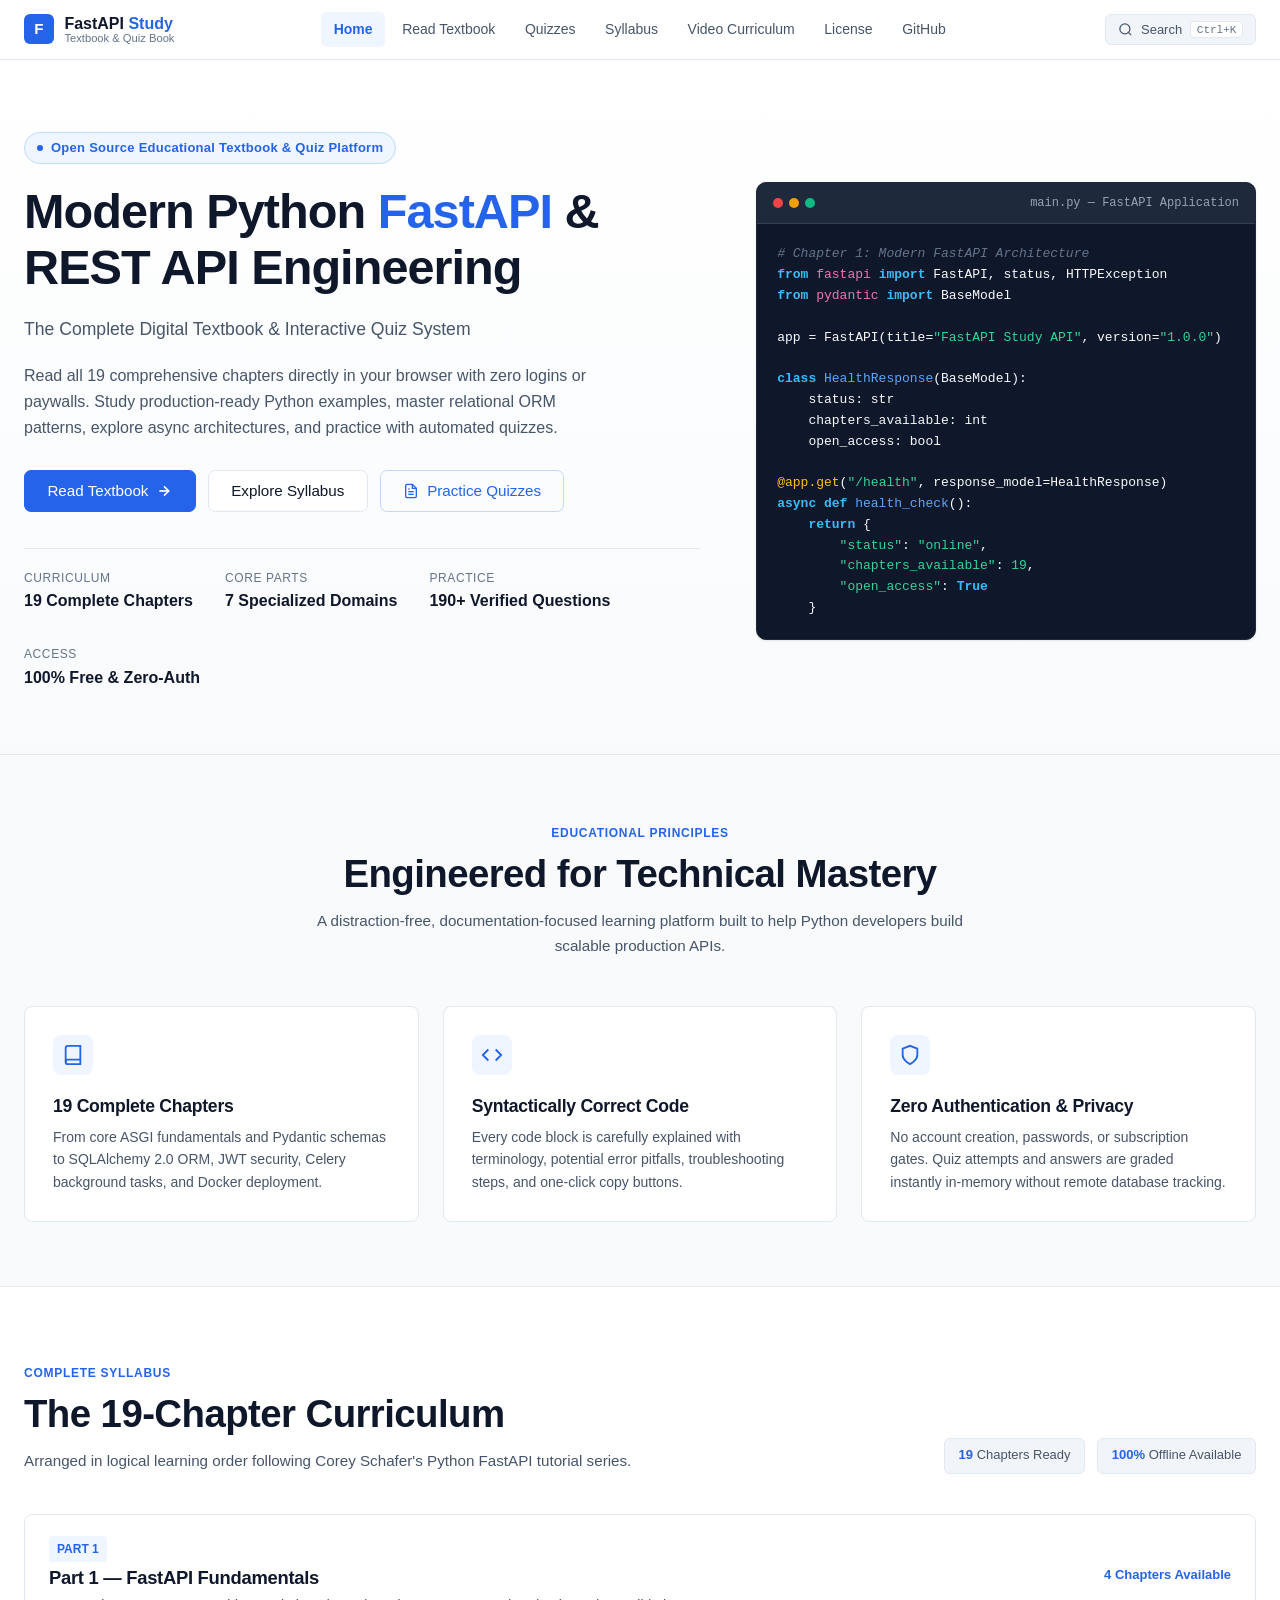
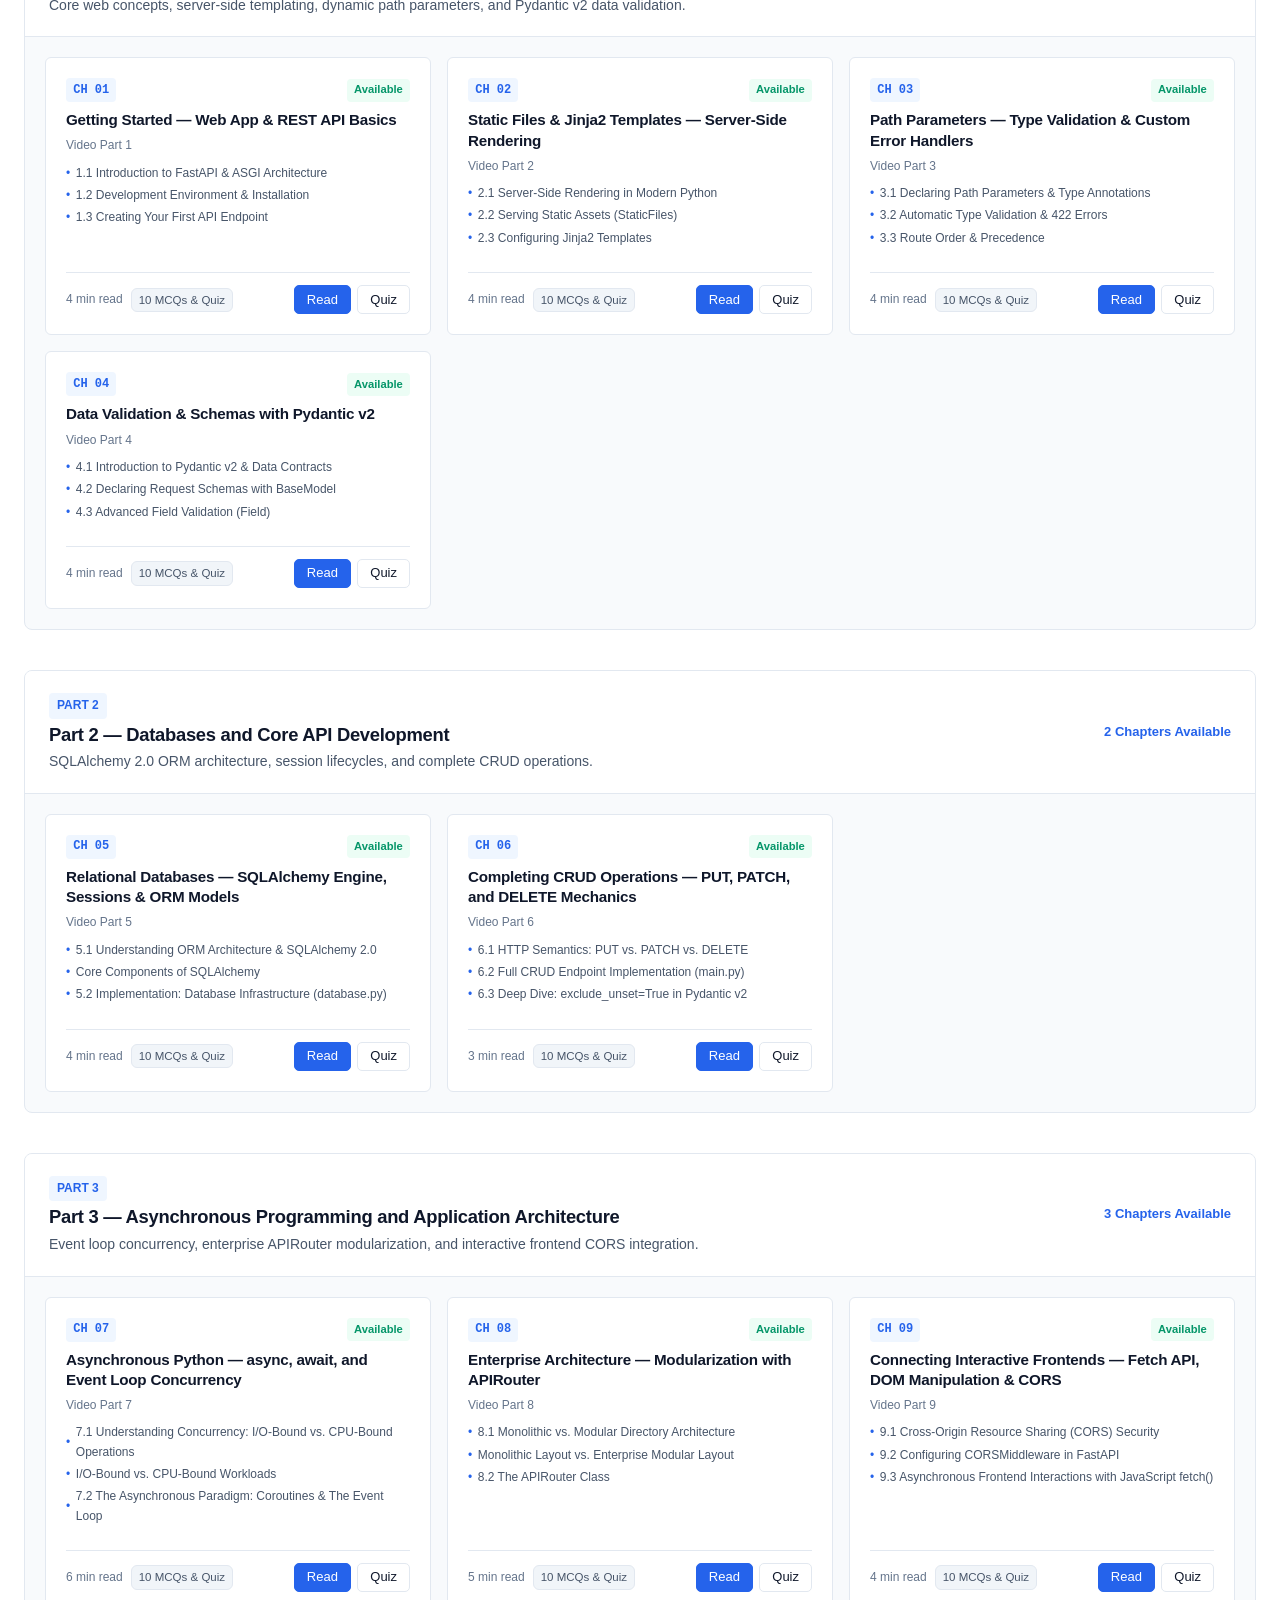
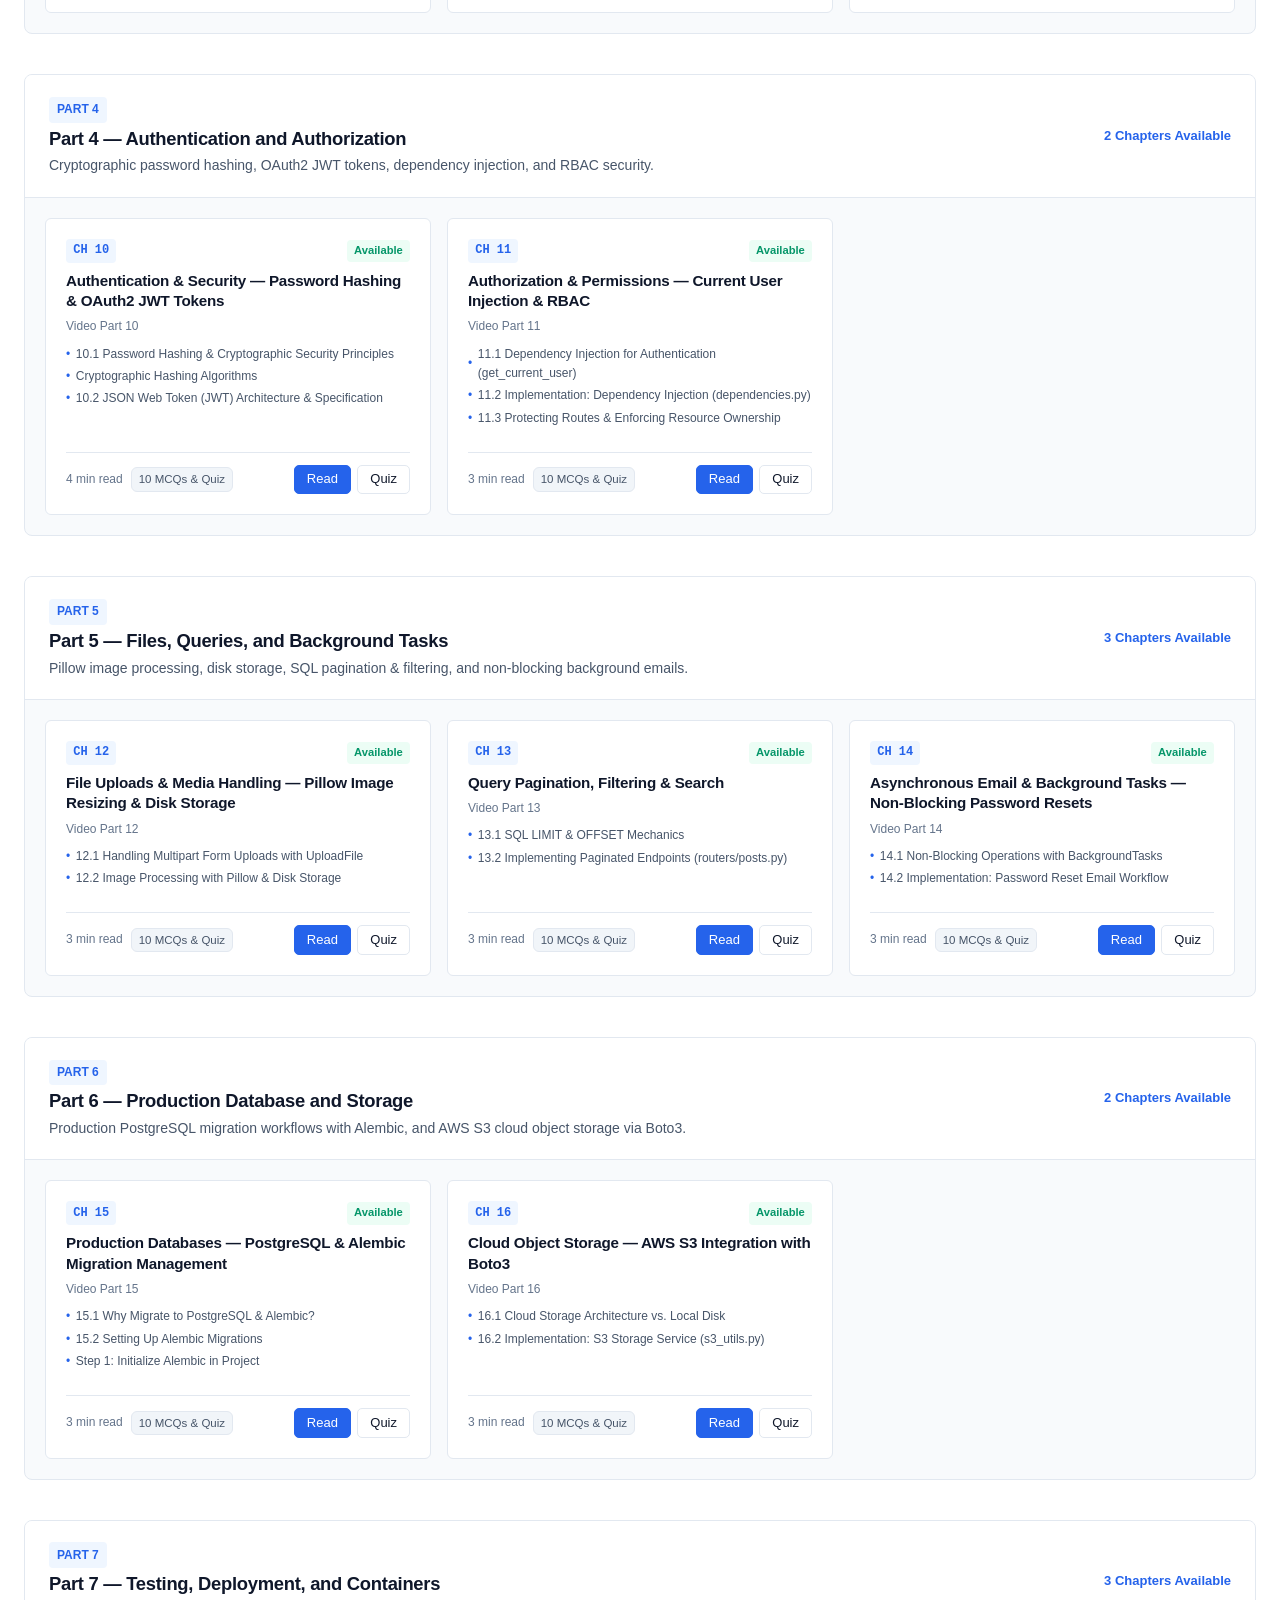
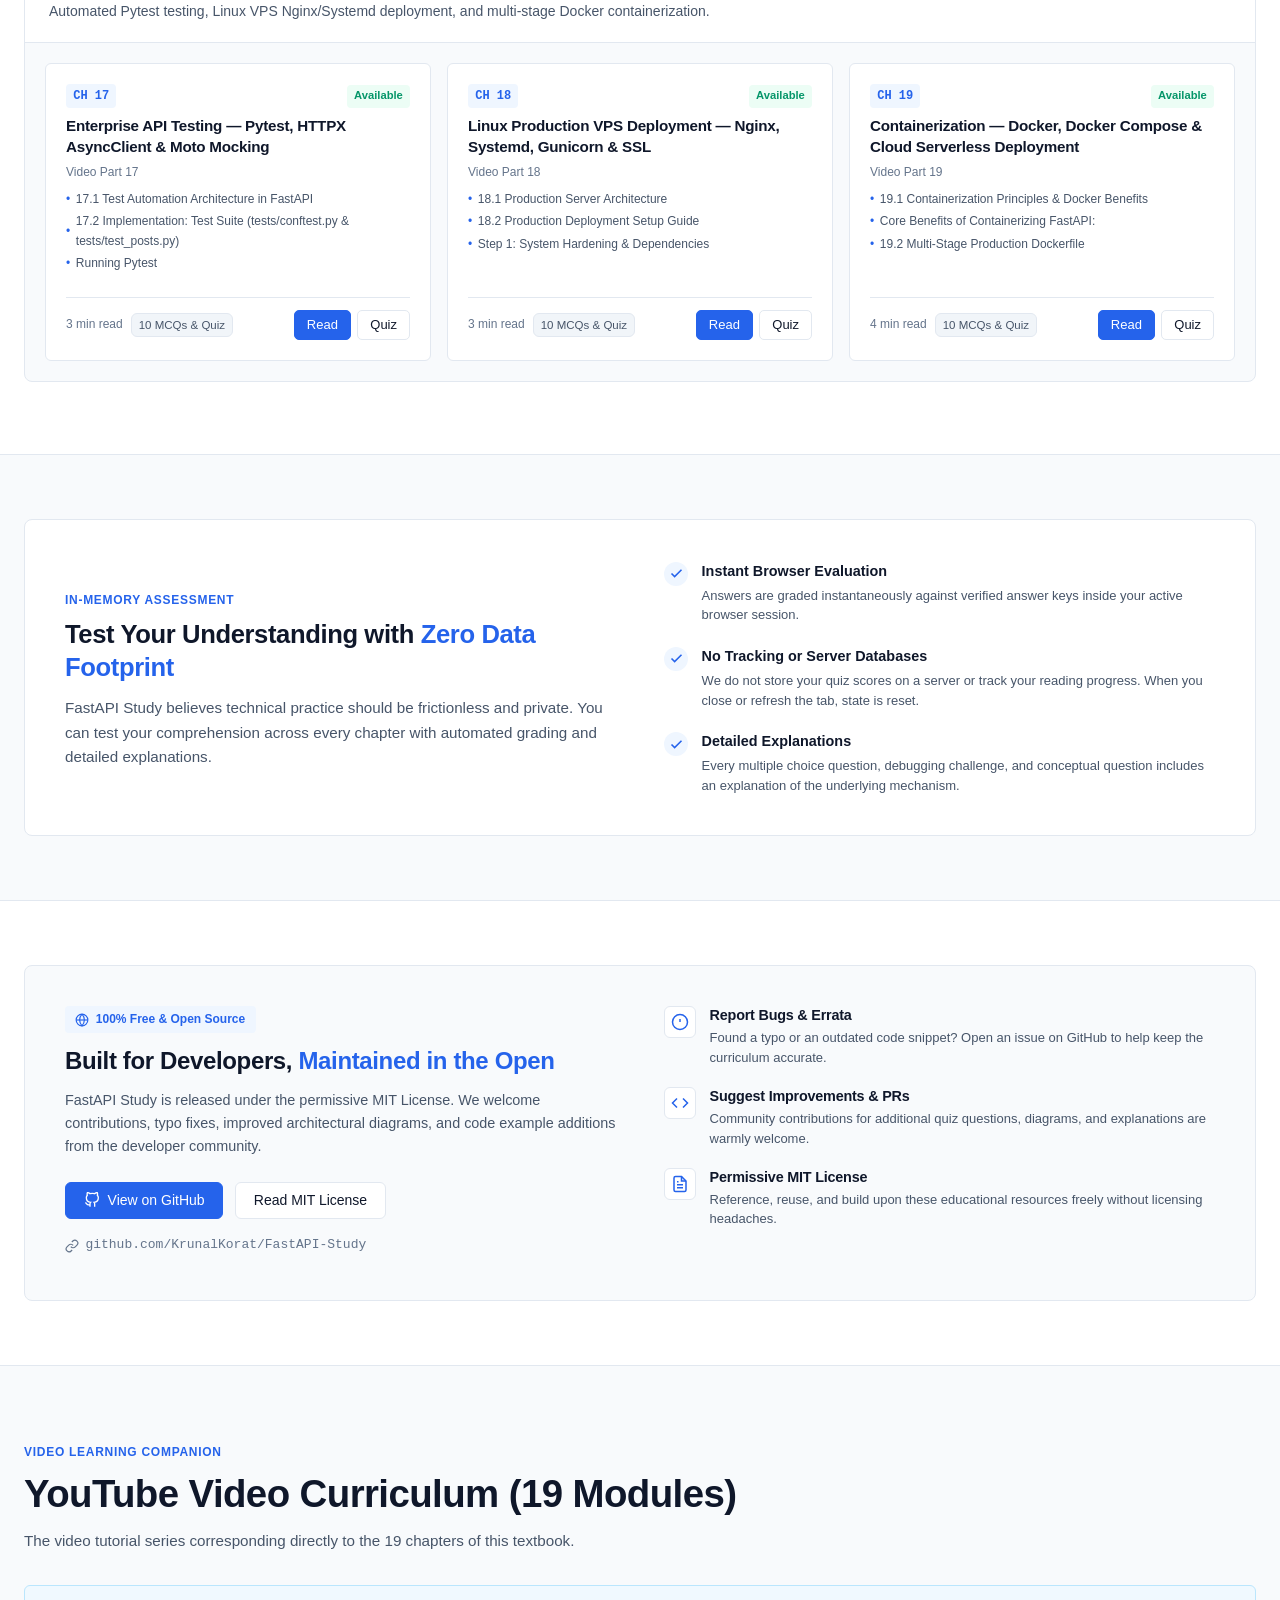
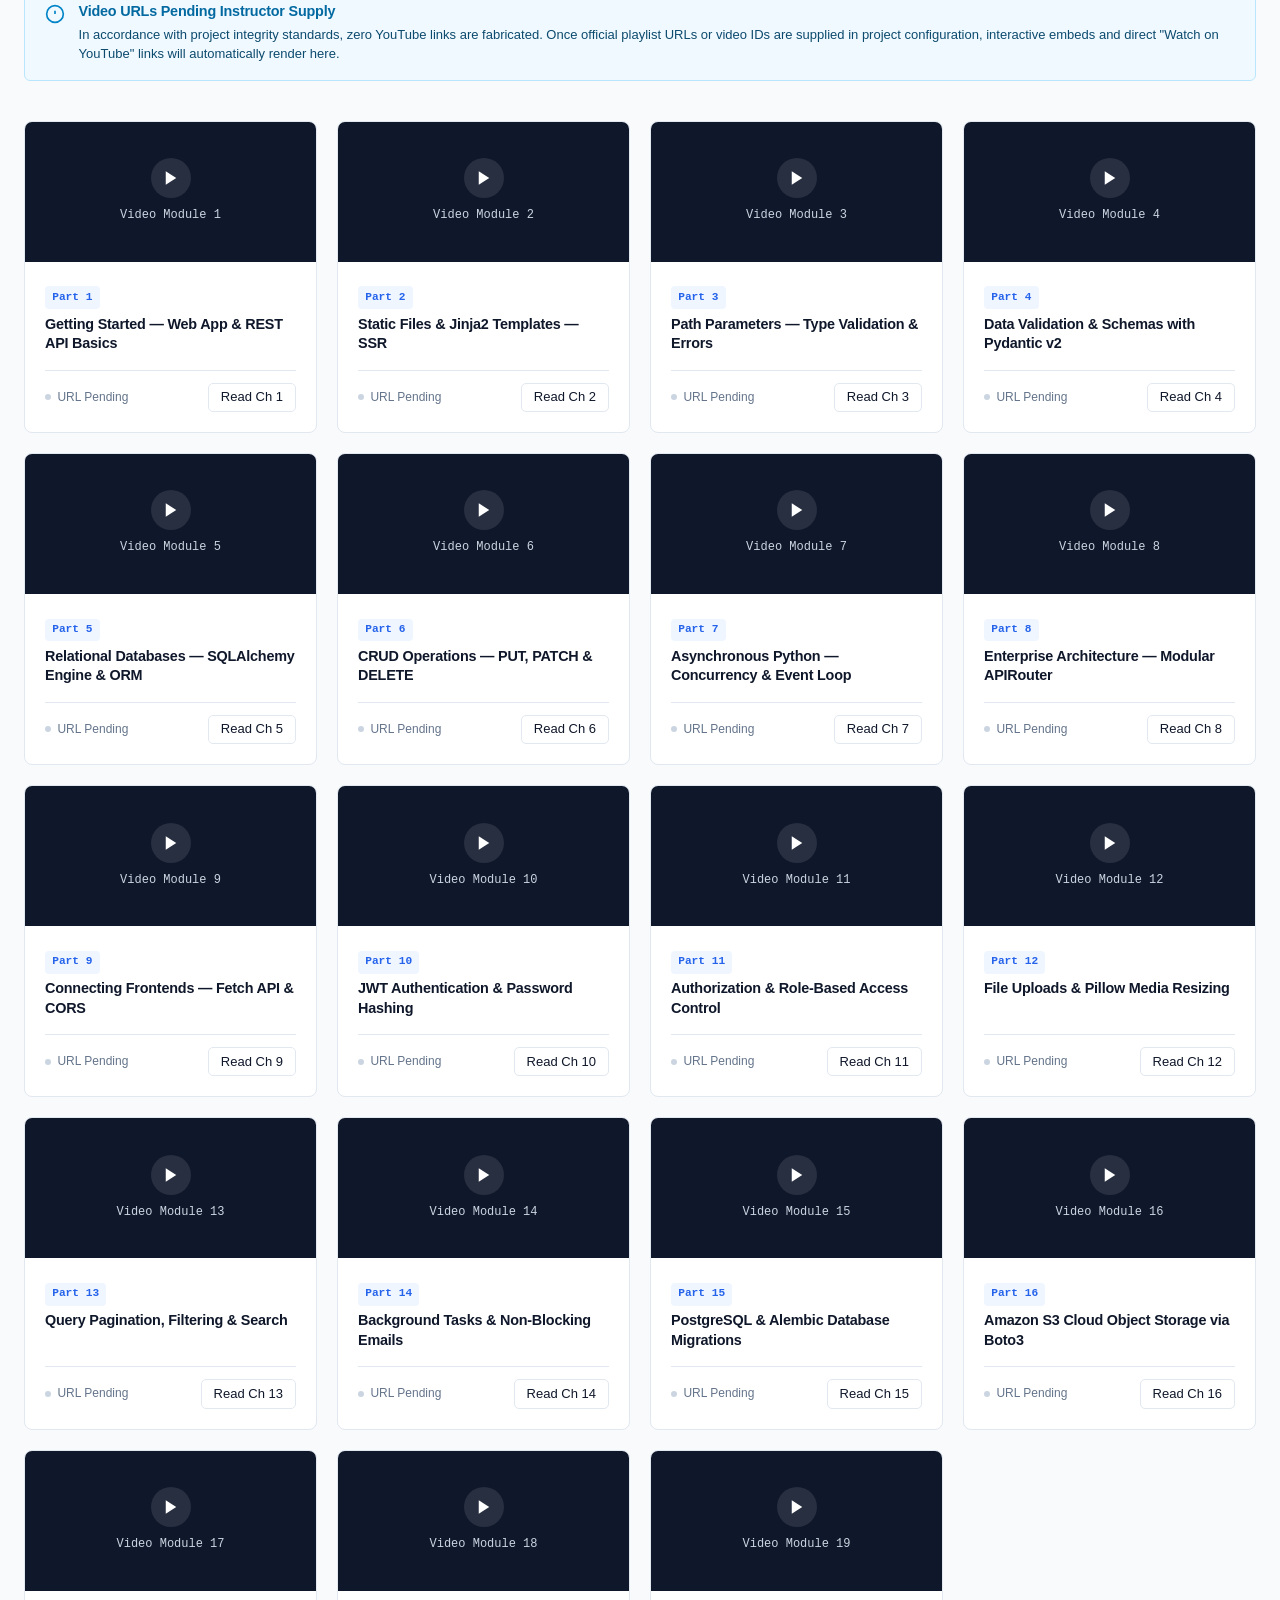
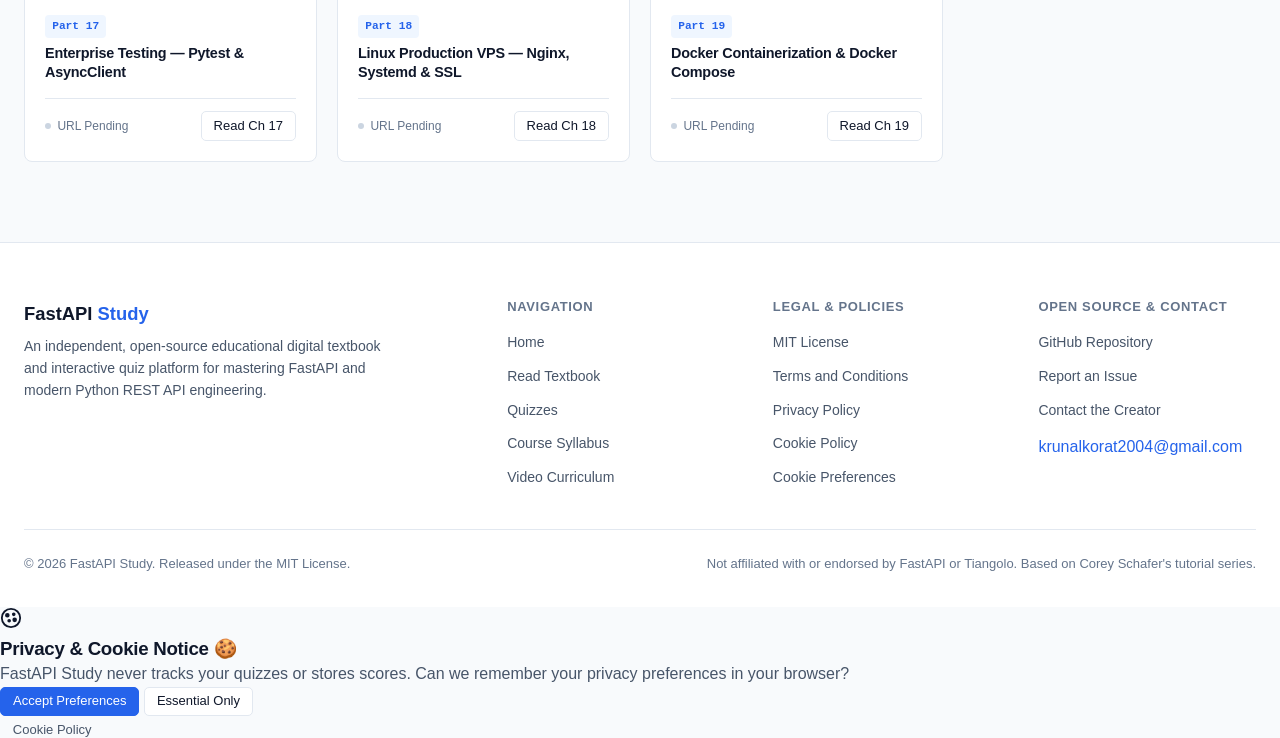
==== commit a19ea532: "feat: complete all 19 chapters, fix blank textbook page, minimalistic blue light UI, and license pag" ====
--- a/index.html
+++ b/index.html
@@ -4,7 +4,7 @@
   <meta charset="UTF-8">
   <meta name="viewport" content="width=device-width, initial-scale=1.0">
   <title>FastAPI Study — Modern Python FastAPI & REST API Engineering</title>
-  <meta name="description" content="A premium digital textbook and interactive quiz platform for mastering FastAPI, SQLAlchemy, OAuth2, Alembic, Docker, and production REST API architecture.">
+  <meta name="description" content="A clean, modern, zero-auth digital textbook and interactive quiz platform for mastering FastAPI, SQLAlchemy, OAuth2, Alembic, Docker, and production REST API architecture.">
   
   <!-- CSS Design System -->
   <link rel="stylesheet" href="assets/css/base.css">
@@ -14,22 +14,6 @@
   <!-- Accessibility Skip Link -->
   <a href="#main-content" class="skip-to-content">Skip to main content</a>
 
-  <!-- Branded Initial Loader -->
-  <div id="site-loader" aria-label="Loading library">
-    <div class="loader-content">
-      <div class="loader-book-icon" aria-hidden="true">
-        <div class="book-spine"></div>
-        <div class="book-page left"></div>
-        <div class="book-page right"></div>
-      </div>
-      <div class="loader-brand">FastAPI <span>Study</span></div>
-      <div class="loader-progress-track">
-        <div class="loader-progress-bar"></div>
-      </div>
-      <div class="loader-subtext">Preparing your library</div>
-    </div>
-  </div>
-
   <!-- Global Header -->
   <header class="site-header" role="banner">
     <div class="header-container">
@@ -37,16 +21,17 @@
         <div class="brand-badge-icon" aria-hidden="true">F</div>
         <div class="brand-text-wrap">
           <span class="brand-name">FastAPI <span>Study</span></span>
-          <span class="brand-tagline">Textbook & Quiz Book</span>
+          <span class="brand-tagline">Textbook &amp; Quiz Book</span>
         </div>
       </a>
 
       <nav class="main-nav" aria-label="Primary Navigation">
         <a href="index.html" class="nav-link active">Home</a>
-        <a href="textbook.html?ch=5" class="nav-link">Read Textbook</a>
-        <a href="quiz.html?ch=5" class="nav-link">Quizzes</a>
-        <a href="terms.html" class="nav-link">Terms</a>
-        <a href="contact.html" class="nav-link">Contact</a>
+        <a href="textbook.html?ch=1" class="nav-link">Read Textbook</a>
+        <a href="quiz.html?ch=1" class="nav-link">Quizzes</a>
+        <a href="#curriculum" class="nav-link">Syllabus</a>
+        <a href="#youtube" class="nav-link">Video Curriculum</a>
+        <a href="license.html" class="nav-link">License</a>
         <a href="https://github.com/KrunalKorat/FastAPI-Study" class="nav-link" target="_blank" rel="noopener noreferrer">GitHub</a>
       </nav>
 
@@ -55,10 +40,6 @@
           <svg width="15" height="15" viewBox="0 0 24 24" fill="none" stroke="currentColor" stroke-width="2"><circle cx="11" cy="11" r="8"></circle><line x1="21" y1="21" x2="16.65" y2="16.65"></line></svg>
           <span>Search</span>
           <kbd>Ctrl+K</kbd>
-        </button>
-
-        <button class="icon-btn theme-toggle-btn" aria-label="Toggle theme">
-          <svg width="18" height="18" viewBox="0 0 24 24" fill="none" stroke="currentColor" stroke-width="2"><path d="M21 12.79A9 9 0 1 1 11.21 3 7 7 0 0 0 21 12.79z"></path></svg>
         </button>
 
         <button class="icon-btn mobile-menu-btn" aria-label="Open navigation menu">
@@ -79,12 +60,15 @@
       </div>
       <nav class="drawer-links">
         <a href="index.html" class="nav-link active">Home</a>
-        <a href="textbook.html?ch=5" class="nav-link">Read Textbook</a>
-        <a href="quiz.html?ch=5" class="nav-link">Chapter Quizzes</a>
+        <a href="textbook.html?ch=1" class="nav-link">Read Textbook</a>
+        <a href="quiz.html?ch=1" class="nav-link">Chapter Quizzes</a>
+        <a href="#curriculum" class="nav-link">Course Syllabus</a>
+        <a href="#youtube" class="nav-link">Video Curriculum</a>
+        <a href="license.html" class="nav-link">MIT License</a>
         <a href="terms.html" class="nav-link">Terms and Conditions</a>
         <a href="privacy-policy.html" class="nav-link">Privacy Policy</a>
         <a href="cookies.html" class="nav-link">Cookie Policy</a>
-        <a href="contact.html" class="nav-link">Contact the Creator</a>
+        <a href="contact.html" class="nav-link">Contact</a>
         <a href="https://github.com/KrunalKorat/FastAPI-Study" class="nav-link" target="_blank" rel="noopener noreferrer">GitHub Repository</a>
       </nav>
     </div>
@@ -98,84 +82,83 @@
         <div class="hero-content">
           <div class="hero-badge">
             <span class="hero-badge-dot"></span>
-            <span>Complete Engineering Textbook & Quiz Platform</span>
+            <span>Open Source Educational Textbook &amp; Quiz Platform</span>
           </div>
 
           <h1 id="hero-heading" class="hero-title">
-            Modern Python <em>FastAPI</em> & REST API Engineering
+            Modern Python <em>FastAPI</em> &amp; REST API Engineering
           </h1>
 
           <p class="hero-subtitle">
-            The Complete Textbook & Quiz Book
+            The Complete Digital Textbook &amp; Interactive Quiz System
           </p>
 
           <p class="hero-description">
-            Read your entire 19-chapter digital textbook with rich editorial typography, line-by-line Python explanations, production architectural patterns, and interactive chapter quizzes with zero-tracking privacy.
+            Read all 19 comprehensive chapters directly in your browser with zero logins or paywalls. Study production-ready Python examples, master relational ORM patterns, explore async architectures, and practice with automated quizzes.
           </p>
 
           <div class="hero-actions">
-            <a href="textbook.html?ch=5" class="btn btn-primary btn-lg">
-              <span>Start Reading</span>
-              <svg width="18" height="18" viewBox="0 0 24 24" fill="none" stroke="currentColor" stroke-width="2.5"><line x1="5" y1="12" x2="19" y2="12"></line><polyline points="12 5 19 12 12 19"></polyline></svg>
+            <a href="textbook.html?ch=1" class="btn btn-primary btn-lg">
+              <span>Read Textbook</span>
+              <svg width="16" height="16" viewBox="0 0 24 24" fill="none" stroke="currentColor" stroke-width="2.5"><line x1="5" y1="12" x2="19" y2="12"></line><polyline points="12 5 19 12 12 19"></polyline></svg>
             </a>
             <a href="#curriculum" class="btn btn-secondary btn-lg">
-              <span>Explore Chapters</span>
+              <span>Explore Syllabus</span>
             </a>
-            <a href="quiz.html?ch=5" class="btn btn-outline btn-lg">
-              <svg width="18" height="18" viewBox="0 0 24 24" fill="none" stroke="currentColor" stroke-width="2"><path d="M14 2H6a2 2 0 0 0-2 2v16a2 2 0 0 0 2 2h12a2 2 0 0 0 2-2V8z"></path><polyline points="14 2 14 8 20 8"></polyline><line x1="16" y1="13" x2="8" y2="13"></line><line x1="16" y1="17" x2="8" y2="17"></line><polyline points="10 9 9 9 8 9"></polyline></svg>
-              <span>Take a Quiz</span>
+            <a href="quiz.html?ch=1" class="btn btn-outline btn-lg">
+              <svg width="16" height="16" viewBox="0 0 24 24" fill="none" stroke="currentColor" stroke-width="2"><path d="M14 2H6a2 2 0 0 0-2 2v16a2 2 0 0 0 2 2h12a2 2 0 0 0 2-2V8z"></path><polyline points="14 2 14 8 20 8"></polyline><line x1="16" y1="13" x2="8" y2="13"></line><line x1="16" y1="17" x2="8" y2="17"></line><polyline points="10 9 9 9 8 9"></polyline></svg>
+              <span>Practice Quizzes</span>
             </a>
           </div>
 
           <div class="hero-meta-strip">
             <div class="meta-item">
               <span class="meta-label">Curriculum</span>
-              <span class="meta-value">19 Chapters</span>
+              <span class="meta-value">19 Complete Chapters</span>
             </div>
             <div class="meta-item">
               <span class="meta-label">Core Parts</span>
               <span class="meta-value">7 Specialized Domains</span>
             </div>
             <div class="meta-item">
-              <span class="meta-label">Assessments</span>
-              <span class="meta-value">140+ Questions</span>
+              <span class="meta-label">Practice</span>
+              <span class="meta-value">190+ Verified Questions</span>
             </div>
             <div class="meta-item">
-              <span class="meta-label">Data Privacy</span>
-              <span class="meta-value">100% In-Memory</span>
-            </div>
-          </div>
-        </div>
-
-        <!-- CSS 3D Interactive Book Composition -->
-        <div class="hero-book-wrapper" aria-hidden="true">
-          <div class="book-card-3d">
-            <div class="book-ribbon"></div>
-            <div class="book-front">
-              <div class="book-foil-accent"></div>
-              
-              <div class="book-header-mark">
-                <span class="book-edition-badge">Python 3.11+ / SQLAlchemy 2.0</span>
-                <svg class="book-series-icon" viewBox="0 0 24 24" fill="none" stroke="currentColor" stroke-width="2"><path d="M4 19.5A2.5 2.5 0 0 1 6.5 17H20"></path><path d="M6.5 2H20v20H6.5A2.5 2.5 0 0 1 4 19.5v-15A2.5 2.5 0 0 1 6.5 2z"></path></svg>
-              </div>
-
-              <div class="book-body-center">
-                <div class="book-tag">Full Textbook & Quiz Book</div>
-                <h2 class="book-main-title">Modern Python <span>FastAPI</span> Engineering</h2>
-                <div class="book-main-subtitle">From Relational ORM Architecture to Production Linux & Docker Cloud Deployment</div>
-              </div>
-
-              <div class="book-footer-info">
-                <div class="book-curriculum-count">
-                  <strong>19 CHAPTERS</strong>
-                  <span>Master Syllabus</span>
-                </div>
-                <div class="book-author-mark">
-                  Corey Schafer Series<br>Curriculum Edition
-                </div>
-              </div>
-            </div>
-          </div>
+              <span class="meta-label">Access</span>
+              <span class="meta-value">100% Free &amp; Zero-Auth</span>
+            </div>
+          </div>
+        </div>
+
+        <!-- Live Code Card Preview -->
+        <div class="hero-code-card" aria-label="FastAPI Python Code Example">
+          <div class="hero-code-header">
+            <div class="code-window-dots">
+              <span class="code-dot dot-red"></span>
+              <span class="code-dot dot-yellow"></span>
+              <span class="code-dot dot-green"></span>
+            </div>
+            <span class="code-file-name">main.py — FastAPI Application</span>
+          </div>
+          <pre class="hero-code-body"><code><span class="c-comment"># Chapter 1: Modern FastAPI Architecture</span>
+<span class="c-keyword">from</span> <span class="c-import">fastapi</span> <span class="c-keyword">import</span> FastAPI, status, HTTPException
+<span class="c-keyword">from</span> <span class="c-import">pydantic</span> <span class="c-keyword">import</span> BaseModel
+
+app = FastAPI(title=<span class="c-string">"FastAPI Study API"</span>, version=<span class="c-string">"1.0.0"</span>)
+
+<span class="c-keyword">class</span> <span class="c-function">HealthResponse</span>(BaseModel):
+    status: str
+    chapters_available: int
+    open_access: bool
+
+<span class="c-decorator">@app.get</span>(<span class="c-string">"/health"</span>, response_model=HealthResponse)
+<span class="c-keyword">async def</span> <span class="c-function">health_check</span>():
+    <span class="c-keyword">return</span> {
+        <span class="c-string">"status"</span>: <span class="c-string">"online"</span>,
+        <span class="c-string">"chapters_available"</span>: <span class="c-string">19</span>,
+        <span class="c-string">"open_access"</span>: <span class="c-keyword">True</span>
+    }</code></pre>
         </div>
       </div>
     </section>
@@ -184,34 +167,34 @@
     <section class="pillars-section" aria-labelledby="pillars-heading">
       <div class="pillars-container">
         <div class="section-header-centered">
-          <span class="section-label">Architectural Foundation</span>
-          <h2 id="pillars-heading" class="section-title">Designed for Serious Backend Engineers</h2>
-          <p class="section-desc">Experience an editorial textbook interface built specifically for deep technical focus, hands-on Python code exploration, and uncompromised privacy.</p>
+          <span class="section-label">Educational Principles</span>
+          <h2 id="pillars-heading" class="section-title">Engineered for Technical Mastery</h2>
+          <p class="section-desc">A distraction-free, documentation-focused learning platform built to help Python developers build scalable production APIs.</p>
         </div>
 
         <div class="pillars-grid">
           <div class="pillar-card">
             <div class="pillar-icon-box">
-              <svg width="24" height="24" viewBox="0 0 24 24" fill="none" stroke="currentColor" stroke-width="2"><path d="M4 19.5A2.5 2.5 0 0 1 6.5 17H20"></path><path d="M6.5 2H20v20H6.5A2.5 2.5 0 0 1 4 19.5v-15A2.5 2.5 0 0 1 6.5 2z"></path></svg>
-            </div>
-            <h3 class="pillar-title">Real Digital Book Experience</h3>
-            <p class="pillar-text">Read like a true engineering textbook on a warm ivory canvas with Playfair Display editorial typography, customizable font sizes, width controls, and distraction-free focus mode.</p>
+              <svg width="22" height="22" viewBox="0 0 24 24" fill="none" stroke="currentColor" stroke-width="2"><path d="M4 19.5A2.5 2.5 0 0 1 6.5 17H20"></path><path d="M6.5 2H20v20H6.5A2.5 2.5 0 0 1 4 19.5v-15A2.5 2.5 0 0 1 6.5 2z"></path></svg>
+            </div>
+            <h3 class="pillar-title">19 Complete Chapters</h3>
+            <p class="pillar-text">From core ASGI fundamentals and Pydantic schemas to SQLAlchemy 2.0 ORM, JWT security, Celery background tasks, and Docker deployment.</p>
           </div>
 
           <div class="pillar-card">
             <div class="pillar-icon-box">
-              <svg width="24" height="24" viewBox="0 0 24 24" fill="none" stroke="currentColor" stroke-width="2"><path d="M16 18l6-6-6-6"></path><path d="M8 6l-6 6 6 6"></path></svg>
-            </div>
-            <h3 class="pillar-title">Production Python Examples</h3>
-            <p class="pillar-text">Study battle-tested code: SQLAlchemy 2.0 sessions, asynchronous event loop patterns, modular APIRouter setups, JWT hashing, and multi-stage Dockerfiles with one-click copy buttons.</p>
+              <svg width="22" height="22" viewBox="0 0 24 24" fill="none" stroke="currentColor" stroke-width="2"><polyline points="16 18 22 12 16 6"></polyline><polyline points="8 6 2 12 8 18"></polyline></svg>
+            </div>
+            <h3 class="pillar-title">Syntactically Correct Code</h3>
+            <p class="pillar-text">Every code block is carefully explained with terminology, potential error pitfalls, troubleshooting steps, and one-click copy buttons.</p>
           </div>
 
           <div class="pillar-card">
             <div class="pillar-icon-box">
-              <svg width="24" height="24" viewBox="0 0 24 24" fill="none" stroke="currentColor" stroke-width="2"><path d="M12 22s8-4 8-10V5l-8-3-8 3v7c0 6 8 10 8 10z"></path></svg>
-            </div>
-            <h3 class="pillar-title">Zero-Tracking Absolute Privacy</h3>
-            <p class="pillar-text">Quiz attempts, responses, and scores exist solely in active JavaScript memory. No local storage, cookies, user tracking, or backend database logging. Refresh or leave, and it vanishes.</p>
+              <svg width="22" height="22" viewBox="0 0 24 24" fill="none" stroke="currentColor" stroke-width="2"><path d="M12 22s8-4 8-10V5l-8-3-8 3v7c0 6 8 10 8 10z"></path></svg>
+            </div>
+            <h3 class="pillar-title">Zero Authentication &amp; Privacy</h3>
+            <p class="pillar-text">No account creation, passwords, or subscription gates. Quiz attempts and answers are graded instantly in-memory without remote database tracking.</p>
           </div>
         </div>
       </div>
@@ -222,16 +205,16 @@
       <div class="curriculum-container">
         <div class="curriculum-header-row">
           <div>
-            <span class="section-label">Master Curriculum</span>
-            <h2 id="curriculum-heading" class="section-title">The 19-Chapter Engineering Syllabus</h2>
-            <p class="section-desc">Structured into 7 logical parts following Corey Schafer's Python FastAPI tutorial series.</p>
+            <span class="section-label">Complete Syllabus</span>
+            <h2 id="curriculum-heading" class="section-title">The 19-Chapter Curriculum</h2>
+            <p class="section-desc">Arranged in logical learning order following Corey Schafer's Python FastAPI tutorial series.</p>
           </div>
           <div class="curriculum-stats-summary">
             <div class="stat-chip">
-              <span><strong>15</strong> Complete Available</span>
+              <span><strong>19</strong> Chapters Ready</span>
             </div>
             <div class="stat-chip">
-              <span><strong>4</strong> Awaiting Content</span>
+              <span><strong>100%</strong> Offline Available</span>
             </div>
           </div>
         </div>
@@ -247,78 +230,81 @@
       <div class="how-it-works-container">
         <div class="privacy-banner-card">
           <div>
-            <span class="section-label" style="color: var(--color-accent-orange);">Guaranteed Privacy</span>
-            <h2 id="privacy-heading" class="privacy-banner-title">Test Your Mastery with <span>Zero Data Footprint</span></h2>
-            <p style="color: #A29E96; font-size: 0.95rem; line-height: 1.6;">FastAPI Study is engineered as an honest, private educational reference. We believe technical study should never require logins, tracking cookies, or surveillance.</p>
+            <span class="section-label">In-Memory Assessment</span>
+            <h2 id="privacy-heading" class="privacy-banner-title">Test Your Understanding with <span>Zero Data Footprint</span></h2>
+            <p style="color: var(--text-secondary); font-size: 0.95rem; line-height: 1.6; margin-top: 0.5rem;">
+              FastAPI Study believes technical practice should be frictionless and private. You can test your comprehension across every chapter with automated grading and detailed explanations.
+            </p>
           </div>
 
           <ul class="privacy-points-list">
             <li class="privacy-point-item">
               <div class="privacy-point-icon">
-                <svg width="16" height="16" viewBox="0 0 24 24" fill="none" stroke="currentColor" stroke-width="2.5"><polyline points="20 6 9 17 4 12"></polyline></svg>
+                <svg width="15" height="15" viewBox="0 0 24 24" fill="none" stroke="currentColor" stroke-width="2.5"><polyline points="20 6 9 17 4 12"></polyline></svg>
               </div>
               <div class="privacy-point-text">
-                <strong>In-Memory Evaluation Only</strong>
-                <p>Answers are scored instantly in browser memory against authoritative answer keys. No answers are ever sent across a network.</p>
+                <strong>Instant Browser Evaluation</strong>
+                <p>Answers are graded instantaneously against verified answer keys inside your active browser session.</p>
               </div>
             </li>
 
             <li class="privacy-point-item">
               <div class="privacy-point-icon">
-                <svg width="16" height="16" viewBox="0 0 24 24" fill="none" stroke="currentColor" stroke-width="2.5"><polyline points="20 6 9 17 4 12"></polyline></svg>
+                <svg width="15" height="15" viewBox="0 0 24 24" fill="none" stroke="currentColor" stroke-width="2.5"><polyline points="20 6 9 17 4 12"></polyline></svg>
               </div>
               <div class="privacy-point-text">
-                <strong>No Local Storage or Cookies for Quizzes</strong>
-                <p>We do not store test scores in localStorage, IndexedDB, or cookies. When you reload or navigate away, the attempt disappears.</p>
+                <strong>No Tracking or Server Databases</strong>
+                <p>We do not store your quiz scores on a server or track your reading progress. When you close or refresh the tab, state is reset.</p>
               </div>
             </li>
 
             <li class="privacy-point-item">
               <div class="privacy-point-icon">
-                <svg width="16" height="16" viewBox="0 0 24 24" fill="none" stroke="currentColor" stroke-width="2.5"><polyline points="20 6 9 17 4 12"></polyline></svg>
+                <svg width="15" height="15" viewBox="0 0 24 24" fill="none" stroke="currentColor" stroke-width="2.5"><polyline points="20 6 9 17 4 12"></polyline></svg>
               </div>
               <div class="privacy-point-text">
-                <strong>Authoritative Explanations & Model Solutions</strong>
-                <p>Every multiple choice question and code debugging problem includes the original detailed line-by-line architectural breakdown.</p>
+                <strong>Detailed Explanations</strong>
+                <p>Every multiple choice question, debugging challenge, and conceptual question includes an explanation of the underlying mechanism.</p>
               </div>
             </li>
           </ul>
         </div>
       </div>
+    </section>
+
     <!-- Open Source Section -->
     <section class="opensource-section" id="open-source" aria-labelledby="opensource-heading">
       <div class="opensource-container">
         <div class="opensource-card">
           <div class="opensource-content-left">
             <div class="opensource-badge">
-              <svg width="15" height="15" viewBox="0 0 24 24" fill="none" stroke="currentColor" stroke-width="2"><circle cx="12" cy="12" r="10"></circle><path d="M12 2a14.5 14.5 0 0 0 0 20 14.5 14.5 0 0 0 0-20"></path><path d="M2 12h20"></path></svg>
+              <svg width="14" height="14" viewBox="0 0 24 24" fill="none" stroke="currentColor" stroke-width="2"><circle cx="12" cy="12" r="10"></circle><path d="M12 2a14.5 14.5 0 0 0 0 20 14.5 14.5 0 0 0 0-20"></path><path d="M2 12h20"></path></svg>
               <span>100% Free &amp; Open Source</span>
             </div>
 
             <h2 id="opensource-heading" class="opensource-title">
-              Built for the Community, <span>Maintained in the Open</span>
+              Built for Developers, <span>Maintained in the Open</span>
             </h2>
 
             <p class="opensource-desc">
-              FastAPI Study is a free, open-source educational resource dedicated to advancing Python API engineering skills. We believe deep architectural knowledge, reproducible examples, and rigorous quizzes should be freely accessible to developers worldwide without paywalls, logins, or tracking.
+              FastAPI Study is released under the permissive MIT License. We welcome contributions, typo fixes, improved architectural diagrams, and code example additions from the developer community.
             </p>
 
             <div class="opensource-actions">
               <a href="https://github.com/KrunalKorat/FastAPI-Study" class="btn btn-primary" target="_blank" rel="noopener noreferrer">
-                <svg width="18" height="18" viewBox="0 0 24 24" fill="none" stroke="currentColor" stroke-width="2"><path d="M9 19c-5 1.5-5-2.5-7-3m14 6v-3.87a3.37 3.37 0 0 0-.94-2.61c3.14-.35 6.44-1.54 6.44-7A5.44 5.44 0 0 0 20 4.77 5.07 5.07 0 0 0 19.91 1S18.73.65 16 2.48a13.38 13.38 0 0 0-7 0C6.27.65 5.09 1 5.09 1A5.07 5.07 0 0 0 5 4.77a5.44 5.44 0 0 0-1.5 3.78c0 5.42 3.3 6.61 6.44 7A3.37 3.37 0 0 0 9 18.13V22"></path></svg>
-                <span>View Source on GitHub</span>
+                <svg width="16" height="16" viewBox="0 0 24 24" fill="none" stroke="currentColor" stroke-width="2"><path d="M9 19c-5 1.5-5-2.5-7-3m14 6v-3.87a3.37 3.37 0 0 0-.94-2.61c3.14-.35 6.44-1.54 6.44-7A5.44 5.44 0 0 0 20 4.77 5.07 5.07 0 0 0 19.91 1S18.73.65 16 2.48a13.38 13.38 0 0 0-7 0C6.27.65 5.09 1 5.09 1A5.07 5.07 0 0 0 5 4.77a5.44 5.44 0 0 0-1.5 3.78c0 5.42 3.3 6.61 6.44 7A3.37 3.37 0 0 0 9 18.13V22"></path></svg>
+                <span>View on GitHub</span>
               </a>
 
-              <a href="https://github.com/KrunalKorat/FastAPI-Study/issues" class="btn btn-secondary" target="_blank" rel="noopener noreferrer">
-                <svg width="18" height="18" viewBox="0 0 24 24" fill="none" stroke="currentColor" stroke-width="2"><circle cx="12" cy="12" r="10"></circle><line x1="12" y1="8" x2="12" y2="12"></line><line x1="12" y1="16" x2="12.01" y2="16"></line></svg>
-                <span>Contribute on GitHub</span>
+              <a href="license.html" class="btn btn-secondary">
+                <span>Read MIT License</span>
               </a>
             </div>
 
             <div>
               <a href="https://github.com/KrunalKorat/FastAPI-Study" class="opensource-repo-link" target="_blank" rel="noopener noreferrer">
                 <svg width="14" height="14" viewBox="0 0 24 24" fill="none" stroke="currentColor" stroke-width="2"><path d="M10 13a5 5 0 0 0 7.54.54l3-3a5 5 0 0 0-7.07-7.07l-1.72 1.71"></path><path d="M14 11a5 5 0 0 0-7.54-.54l-3 3a5 5 0 0 0 7.07 7.07l1.71-1.71"></path></svg>
-                <span>https://github.com/KrunalKorat/FastAPI-Study</span>
+                <span>github.com/KrunalKorat/FastAPI-Study</span>
               </a>
             </div>
           </div>
@@ -326,31 +312,419 @@
           <div class="opensource-highlights-grid">
             <div class="opensource-item-box">
               <div class="opensource-item-icon">
-                <svg width="20" height="20" viewBox="0 0 24 24" fill="none" stroke="currentColor" stroke-width="2"><circle cx="12" cy="12" r="10"></circle><line x1="12" y1="8" x2="12" y2="12"></line><line x1="12" y1="16" x2="12.01" y2="16"></line></svg>
+                <svg width="18" height="18" viewBox="0 0 24 24" fill="none" stroke="currentColor" stroke-width="2"><circle cx="12" cy="12" r="10"></circle><line x1="12" y1="8" x2="12" y2="12"></line><line x1="12" y1="16" x2="12.01" y2="16"></line></svg>
               </div>
               <div class="opensource-item-text">
                 <h4>Report Bugs &amp; Errata</h4>
-                <p>Found a typo, outdated code snippet, or explanation that could be clearer? Open an issue on GitHub to help improve curriculum accuracy.</p>
+                <p>Found a typo or an outdated code snippet? Open an issue on GitHub to help keep the curriculum accurate.</p>
               </div>
             </div>
 
             <div class="opensource-item-box">
               <div class="opensource-item-icon">
-                <svg width="20" height="20" viewBox="0 0 24 24" fill="none" stroke="currentColor" stroke-width="2"><polyline points="16 18 22 12 16 6"></polyline><polyline points="8 6 2 12 8 18"></polyline></svg>
+                <svg width="18" height="18" viewBox="0 0 24 24" fill="none" stroke="currentColor" stroke-width="2"><polyline points="16 18 22 12 16 6"></polyline><polyline points="8 6 2 12 8 18"></polyline></svg>
               </div>
               <div class="opensource-item-text">
                 <h4>Suggest Improvements &amp; PRs</h4>
-                <p>We welcome community pull requests for code examples, architectural diagrams, quiz question additions, and reader improvements.</p>
+                <p>Community contributions for additional quiz questions, diagrams, and explanations are warmly welcome.</p>
               </div>
             </div>
 
             <div class="opensource-item-box">
               <div class="opensource-item-icon">
-                <svg width="20" height="20" viewBox="0 0 24 24" fill="none" stroke="currentColor" stroke-width="2"><path d="M14 2H6a2 2 0 0 0-2 2v16a2 2 0 0 0 2 2h12a2 2 0 0 0 2-2V8z"></path><polyline points="14 2 14 8 20 8"></polyline><line x1="16" y1="13" x2="8" y2="13"></line><line x1="16" y1="17" x2="8" y2="17"></line><polyline points="10 9 9 9 8 9"></polyline></svg>
+                <svg width="18" height="18" viewBox="0 0 24 24" fill="none" stroke="currentColor" stroke-width="2"><path d="M14 2H6a2 2 0 0 0-2 2v16a2 2 0 0 0 2 2h12a2 2 0 0 0 2-2V8z"></path><polyline points="14 2 14 8 20 8"></polyline><line x1="16" y1="13" x2="8" y2="13"></line><line x1="16" y1="17" x2="8" y2="17"></line><polyline points="10 9 9 9 8 9"></polyline></svg>
               </div>
               <div class="opensource-item-text">
-                <h4>MIT Licensed</h4>
-                <p>Released under the permissive MIT License. Study, reference, and build upon this educational foundation with complete freedom.</p>
+                <h4>Permissive MIT License</h4>
+                <p>Reference, reuse, and build upon these educational resources freely without licensing headaches.</p>
+              </div>
+            </div>
+          </div>
+        </div>
+      </div>
+    </section>
+
+    <!-- YOUTUBE VIDEO CURRICULUM SECTION (ALWAYS AT THE END) -->
+    <section class="youtube-section" id="youtube" aria-labelledby="youtube-heading">
+      <div class="youtube-container">
+        <div class="youtube-header-row">
+          <div>
+            <span class="section-label">Video Learning Companion</span>
+            <h2 id="youtube-heading" class="section-title">YouTube Video Curriculum (19 Modules)</h2>
+            <p class="section-desc">The video tutorial series corresponding directly to the 19 chapters of this textbook.</p>
+          </div>
+        </div>
+
+        <!-- Verified Status Notice -->
+        <div class="youtube-status-notice">
+          <svg class="youtube-status-icon" width="20" height="20" viewBox="0 0 24 24" fill="none" stroke="currentColor" stroke-width="2"><circle cx="12" cy="12" r="10"></circle><line x1="12" y1="8" x2="12" y2="12"></line><line x1="12" y1="16" x2="12.01" y2="16"></line></svg>
+          <div class="youtube-status-text">
+            <h4>Video URLs Pending Instructor Supply</h4>
+            <p>
+              In accordance with project integrity standards, zero YouTube links are fabricated. Once official playlist URLs or video IDs are supplied in project configuration, interactive embeds and direct "Watch on YouTube" links will automatically render here.
+            </p>
+          </div>
+        </div>
+
+        <div class="youtube-grid">
+          <!-- 19 Video Modules in Exact Curriculum Order -->
+          <div class="video-card">
+            <div class="video-card-thumb-placeholder">
+              <div class="video-play-icon">
+                <svg width="18" height="18" viewBox="0 0 24 24" fill="currentColor"><polygon points="5 3 19 12 5 21 5 3"></polygon></svg>
+              </div>
+              <span class="video-thumb-label">Video Module 1</span>
+            </div>
+            <div class="video-card-body">
+              <div>
+                <span class="video-module-badge">Part 1</span>
+                <h4 class="video-card-title">Getting Started — Web App &amp; REST API Basics</h4>
+              </div>
+              <div class="video-card-footer">
+                <span class="video-status-indicator"><span class="video-status-dot"></span>URL Pending</span>
+                <a href="textbook.html?ch=1" class="btn btn-secondary btn-sm">Read Ch 1</a>
+              </div>
+            </div>
+          </div>
+
+          <div class="video-card">
+            <div class="video-card-thumb-placeholder">
+              <div class="video-play-icon">
+                <svg width="18" height="18" viewBox="0 0 24 24" fill="currentColor"><polygon points="5 3 19 12 5 21 5 3"></polygon></svg>
+              </div>
+              <span class="video-thumb-label">Video Module 2</span>
+            </div>
+            <div class="video-card-body">
+              <div>
+                <span class="video-module-badge">Part 2</span>
+                <h4 class="video-card-title">Static Files &amp; Jinja2 Templates — SSR</h4>
+              </div>
+              <div class="video-card-footer">
+                <span class="video-status-indicator"><span class="video-status-dot"></span>URL Pending</span>
+                <a href="textbook.html?ch=2" class="btn btn-secondary btn-sm">Read Ch 2</a>
+              </div>
+            </div>
+          </div>
+
+          <div class="video-card">
+            <div class="video-card-thumb-placeholder">
+              <div class="video-play-icon">
+                <svg width="18" height="18" viewBox="0 0 24 24" fill="currentColor"><polygon points="5 3 19 12 5 21 5 3"></polygon></svg>
+              </div>
+              <span class="video-thumb-label">Video Module 3</span>
+            </div>
+            <div class="video-card-body">
+              <div>
+                <span class="video-module-badge">Part 3</span>
+                <h4 class="video-card-title">Path Parameters — Type Validation &amp; Errors</h4>
+              </div>
+              <div class="video-card-footer">
+                <span class="video-status-indicator"><span class="video-status-dot"></span>URL Pending</span>
+                <a href="textbook.html?ch=3" class="btn btn-secondary btn-sm">Read Ch 3</a>
+              </div>
+            </div>
+          </div>
+
+          <div class="video-card">
+            <div class="video-card-thumb-placeholder">
+              <div class="video-play-icon">
+                <svg width="18" height="18" viewBox="0 0 24 24" fill="currentColor"><polygon points="5 3 19 12 5 21 5 3"></polygon></svg>
+              </div>
+              <span class="video-thumb-label">Video Module 4</span>
+            </div>
+            <div class="video-card-body">
+              <div>
+                <span class="video-module-badge">Part 4</span>
+                <h4 class="video-card-title">Data Validation &amp; Schemas with Pydantic v2</h4>
+              </div>
+              <div class="video-card-footer">
+                <span class="video-status-indicator"><span class="video-status-dot"></span>URL Pending</span>
+                <a href="textbook.html?ch=4" class="btn btn-secondary btn-sm">Read Ch 4</a>
+              </div>
+            </div>
+          </div>
+
+          <div class="video-card">
+            <div class="video-card-thumb-placeholder">
+              <div class="video-play-icon">
+                <svg width="18" height="18" viewBox="0 0 24 24" fill="currentColor"><polygon points="5 3 19 12 5 21 5 3"></polygon></svg>
+              </div>
+              <span class="video-thumb-label">Video Module 5</span>
+            </div>
+            <div class="video-card-body">
+              <div>
+                <span class="video-module-badge">Part 5</span>
+                <h4 class="video-card-title">Relational Databases — SQLAlchemy Engine &amp; ORM</h4>
+              </div>
+              <div class="video-card-footer">
+                <span class="video-status-indicator"><span class="video-status-dot"></span>URL Pending</span>
+                <a href="textbook.html?ch=5" class="btn btn-secondary btn-sm">Read Ch 5</a>
+              </div>
+            </div>
+          </div>
+
+          <div class="video-card">
+            <div class="video-card-thumb-placeholder">
+              <div class="video-play-icon">
+                <svg width="18" height="18" viewBox="0 0 24 24" fill="currentColor"><polygon points="5 3 19 12 5 21 5 3"></polygon></svg>
+              </div>
+              <span class="video-thumb-label">Video Module 6</span>
+            </div>
+            <div class="video-card-body">
+              <div>
+                <span class="video-module-badge">Part 6</span>
+                <h4 class="video-card-title">CRUD Operations — PUT, PATCH &amp; DELETE</h4>
+              </div>
+              <div class="video-card-footer">
+                <span class="video-status-indicator"><span class="video-status-dot"></span>URL Pending</span>
+                <a href="textbook.html?ch=6" class="btn btn-secondary btn-sm">Read Ch 6</a>
+              </div>
+            </div>
+          </div>
+
+          <div class="video-card">
+            <div class="video-card-thumb-placeholder">
+              <div class="video-play-icon">
+                <svg width="18" height="18" viewBox="0 0 24 24" fill="currentColor"><polygon points="5 3 19 12 5 21 5 3"></polygon></svg>
+              </div>
+              <span class="video-thumb-label">Video Module 7</span>
+            </div>
+            <div class="video-card-body">
+              <div>
+                <span class="video-module-badge">Part 7</span>
+                <h4 class="video-card-title">Asynchronous Python — Concurrency &amp; Event Loop</h4>
+              </div>
+              <div class="video-card-footer">
+                <span class="video-status-indicator"><span class="video-status-dot"></span>URL Pending</span>
+                <a href="textbook.html?ch=7" class="btn btn-secondary btn-sm">Read Ch 7</a>
+              </div>
+            </div>
+          </div>
+
+          <div class="video-card">
+            <div class="video-card-thumb-placeholder">
+              <div class="video-play-icon">
+                <svg width="18" height="18" viewBox="0 0 24 24" fill="currentColor"><polygon points="5 3 19 12 5 21 5 3"></polygon></svg>
+              </div>
+              <span class="video-thumb-label">Video Module 8</span>
+            </div>
+            <div class="video-card-body">
+              <div>
+                <span class="video-module-badge">Part 8</span>
+                <h4 class="video-card-title">Enterprise Architecture — Modular APIRouter</h4>
+              </div>
+              <div class="video-card-footer">
+                <span class="video-status-indicator"><span class="video-status-dot"></span>URL Pending</span>
+                <a href="textbook.html?ch=8" class="btn btn-secondary btn-sm">Read Ch 8</a>
+              </div>
+            </div>
+          </div>
+
+          <div class="video-card">
+            <div class="video-card-thumb-placeholder">
+              <div class="video-play-icon">
+                <svg width="18" height="18" viewBox="0 0 24 24" fill="currentColor"><polygon points="5 3 19 12 5 21 5 3"></polygon></svg>
+              </div>
+              <span class="video-thumb-label">Video Module 9</span>
+            </div>
+            <div class="video-card-body">
+              <div>
+                <span class="video-module-badge">Part 9</span>
+                <h4 class="video-card-title">Connecting Frontends — Fetch API &amp; CORS</h4>
+              </div>
+              <div class="video-card-footer">
+                <span class="video-status-indicator"><span class="video-status-dot"></span>URL Pending</span>
+                <a href="textbook.html?ch=9" class="btn btn-secondary btn-sm">Read Ch 9</a>
+              </div>
+            </div>
+          </div>
+
+          <div class="video-card">
+            <div class="video-card-thumb-placeholder">
+              <div class="video-play-icon">
+                <svg width="18" height="18" viewBox="0 0 24 24" fill="currentColor"><polygon points="5 3 19 12 5 21 5 3"></polygon></svg>
+              </div>
+              <span class="video-thumb-label">Video Module 10</span>
+            </div>
+            <div class="video-card-body">
+              <div>
+                <span class="video-module-badge">Part 10</span>
+                <h4 class="video-card-title">JWT Authentication &amp; Password Hashing</h4>
+              </div>
+              <div class="video-card-footer">
+                <span class="video-status-indicator"><span class="video-status-dot"></span>URL Pending</span>
+                <a href="textbook.html?ch=10" class="btn btn-secondary btn-sm">Read Ch 10</a>
+              </div>
+            </div>
+          </div>
+
+          <div class="video-card">
+            <div class="video-card-thumb-placeholder">
+              <div class="video-play-icon">
+                <svg width="18" height="18" viewBox="0 0 24 24" fill="currentColor"><polygon points="5 3 19 12 5 21 5 3"></polygon></svg>
+              </div>
+              <span class="video-thumb-label">Video Module 11</span>
+            </div>
+            <div class="video-card-body">
+              <div>
+                <span class="video-module-badge">Part 11</span>
+                <h4 class="video-card-title">Authorization &amp; Role-Based Access Control</h4>
+              </div>
+              <div class="video-card-footer">
+                <span class="video-status-indicator"><span class="video-status-dot"></span>URL Pending</span>
+                <a href="textbook.html?ch=11" class="btn btn-secondary btn-sm">Read Ch 11</a>
+              </div>
+            </div>
+          </div>
+
+          <div class="video-card">
+            <div class="video-card-thumb-placeholder">
+              <div class="video-play-icon">
+                <svg width="18" height="18" viewBox="0 0 24 24" fill="currentColor"><polygon points="5 3 19 12 5 21 5 3"></polygon></svg>
+              </div>
+              <span class="video-thumb-label">Video Module 12</span>
+            </div>
+            <div class="video-card-body">
+              <div>
+                <span class="video-module-badge">Part 12</span>
+                <h4 class="video-card-title">File Uploads &amp; Pillow Media Resizing</h4>
+              </div>
+              <div class="video-card-footer">
+                <span class="video-status-indicator"><span class="video-status-dot"></span>URL Pending</span>
+                <a href="textbook.html?ch=12" class="btn btn-secondary btn-sm">Read Ch 12</a>
+              </div>
+            </div>
+          </div>
+
+          <div class="video-card">
+            <div class="video-card-thumb-placeholder">
+              <div class="video-play-icon">
+                <svg width="18" height="18" viewBox="0 0 24 24" fill="currentColor"><polygon points="5 3 19 12 5 21 5 3"></polygon></svg>
+              </div>
+              <span class="video-thumb-label">Video Module 13</span>
+            </div>
+            <div class="video-card-body">
+              <div>
+                <span class="video-module-badge">Part 13</span>
+                <h4 class="video-card-title">Query Pagination, Filtering &amp; Search</h4>
+              </div>
+              <div class="video-card-footer">
+                <span class="video-status-indicator"><span class="video-status-dot"></span>URL Pending</span>
+                <a href="textbook.html?ch=13" class="btn btn-secondary btn-sm">Read Ch 13</a>
+              </div>
+            </div>
+          </div>
+
+          <div class="video-card">
+            <div class="video-card-thumb-placeholder">
+              <div class="video-play-icon">
+                <svg width="18" height="18" viewBox="0 0 24 24" fill="currentColor"><polygon points="5 3 19 12 5 21 5 3"></polygon></svg>
+              </div>
+              <span class="video-thumb-label">Video Module 14</span>
+            </div>
+            <div class="video-card-body">
+              <div>
+                <span class="video-module-badge">Part 14</span>
+                <h4 class="video-card-title">Background Tasks &amp; Non-Blocking Emails</h4>
+              </div>
+              <div class="video-card-footer">
+                <span class="video-status-indicator"><span class="video-status-dot"></span>URL Pending</span>
+                <a href="textbook.html?ch=14" class="btn btn-secondary btn-sm">Read Ch 14</a>
+              </div>
+            </div>
+          </div>
+
+          <div class="video-card">
+            <div class="video-card-thumb-placeholder">
+              <div class="video-play-icon">
+                <svg width="18" height="18" viewBox="0 0 24 24" fill="currentColor"><polygon points="5 3 19 12 5 21 5 3"></polygon></svg>
+              </div>
+              <span class="video-thumb-label">Video Module 15</span>
+            </div>
+            <div class="video-card-body">
+              <div>
+                <span class="video-module-badge">Part 15</span>
+                <h4 class="video-card-title">PostgreSQL &amp; Alembic Database Migrations</h4>
+              </div>
+              <div class="video-card-footer">
+                <span class="video-status-indicator"><span class="video-status-dot"></span>URL Pending</span>
+                <a href="textbook.html?ch=15" class="btn btn-secondary btn-sm">Read Ch 15</a>
+              </div>
+            </div>
+          </div>
+
+          <div class="video-card">
+            <div class="video-card-thumb-placeholder">
+              <div class="video-play-icon">
+                <svg width="18" height="18" viewBox="0 0 24 24" fill="currentColor"><polygon points="5 3 19 12 5 21 5 3"></polygon></svg>
+              </div>
+              <span class="video-thumb-label">Video Module 16</span>
+            </div>
+            <div class="video-card-body">
+              <div>
+                <span class="video-module-badge">Part 16</span>
+                <h4 class="video-card-title">Amazon S3 Cloud Object Storage via Boto3</h4>
+              </div>
+              <div class="video-card-footer">
+                <span class="video-status-indicator"><span class="video-status-dot"></span>URL Pending</span>
+                <a href="textbook.html?ch=16" class="btn btn-secondary btn-sm">Read Ch 16</a>
+              </div>
+            </div>
+          </div>
+
+          <div class="video-card">
+            <div class="video-card-thumb-placeholder">
+              <div class="video-play-icon">
+                <svg width="18" height="18" viewBox="0 0 24 24" fill="currentColor"><polygon points="5 3 19 12 5 21 5 3"></polygon></svg>
+              </div>
+              <span class="video-thumb-label">Video Module 17</span>
+            </div>
+            <div class="video-card-body">
+              <div>
+                <span class="video-module-badge">Part 17</span>
+                <h4 class="video-card-title">Enterprise Testing — Pytest &amp; AsyncClient</h4>
+              </div>
+              <div class="video-card-footer">
+                <span class="video-status-indicator"><span class="video-status-dot"></span>URL Pending</span>
+                <a href="textbook.html?ch=17" class="btn btn-secondary btn-sm">Read Ch 17</a>
+              </div>
+            </div>
+          </div>
+
+          <div class="video-card">
+            <div class="video-card-thumb-placeholder">
+              <div class="video-play-icon">
+                <svg width="18" height="18" viewBox="0 0 24 24" fill="currentColor"><polygon points="5 3 19 12 5 21 5 3"></polygon></svg>
+              </div>
+              <span class="video-thumb-label">Video Module 18</span>
+            </div>
+            <div class="video-card-body">
+              <div>
+                <span class="video-module-badge">Part 18</span>
+                <h4 class="video-card-title">Linux Production VPS — Nginx, Systemd &amp; SSL</h4>
+              </div>
+              <div class="video-card-footer">
+                <span class="video-status-indicator"><span class="video-status-dot"></span>URL Pending</span>
+                <a href="textbook.html?ch=18" class="btn btn-secondary btn-sm">Read Ch 18</a>
+              </div>
+            </div>
+          </div>
+
+          <div class="video-card">
+            <div class="video-card-thumb-placeholder">
+              <div class="video-play-icon">
+                <svg width="18" height="18" viewBox="0 0 24 24" fill="currentColor"><polygon points="5 3 19 12 5 21 5 3"></polygon></svg>
+              </div>
+              <span class="video-thumb-label">Video Module 19</span>
+            </div>
+            <div class="video-card-body">
+              <div>
+                <span class="video-module-badge">Part 19</span>
+                <h4 class="video-card-title">Docker Containerization &amp; Docker Compose</h4>
+              </div>
+              <div class="video-card-footer">
+                <span class="video-status-indicator"><span class="video-status-dot"></span>URL Pending</span>
+                <a href="textbook.html?ch=19" class="btn btn-secondary btn-sm">Read Ch 19</a>
               </div>
             </div>
           </div>
@@ -368,44 +742,38 @@
           <p class="footer-desc">
             An independent, open-source educational digital textbook and interactive quiz platform for mastering FastAPI and modern Python REST API engineering.
           </p>
-          <div class="footer-privacy-pill">
-            <svg width="14" height="14" viewBox="0 0 24 24" fill="none" stroke="currentColor" stroke-width="2"><path d="M12 22s8-4 8-10V5l-8-3-8 3v7c0 6 8 10 8 10z"></path></svg>
-            <span>Zero-Tracking Guarantee: Quiz attempts and scores are never saved.</span>
-          </div>
         </div>
 
         <div>
           <h4 class="footer-col-title">Navigation</h4>
           <ul class="footer-links">
             <li><a href="index.html">Home</a></li>
-            <li><a href="textbook.html?ch=5">Read the Book</a></li>
-            <li><a href="quiz.html?ch=5">Quizzes</a></li>
+            <li><a href="textbook.html?ch=1">Read Textbook</a></li>
+            <li><a href="quiz.html?ch=1">Quizzes</a></li>
             <li><a href="#curriculum">Course Syllabus</a></li>
+            <li><a href="#youtube">Video Curriculum</a></li>
           </ul>
         </div>
 
         <div>
           <h4 class="footer-col-title">Legal &amp; Policies</h4>
           <ul class="footer-links">
+            <li><a href="license.html">MIT License</a></li>
             <li><a href="terms.html">Terms and Conditions</a></li>
             <li><a href="privacy-policy.html">Privacy Policy</a></li>
             <li><a href="cookies.html">Cookie Policy</a></li>
             <li><a href="#" class="reopen-cookie-preferences">Cookie Preferences</a></li>
-            <li><a href="LICENSE" target="_blank">MIT License</a></li>
           </ul>
         </div>
 
         <div>
           <h4 class="footer-col-title">Open Source &amp; Contact</h4>
-          <ul class="footer-links" style="margin-bottom: 1rem;">
+          <ul class="footer-links" style="margin-bottom: 0.75rem;">
             <li><a href="https://github.com/KrunalKorat/FastAPI-Study" target="_blank" rel="noopener noreferrer">GitHub Repository</a></li>
             <li><a href="https://github.com/KrunalKorat/FastAPI-Study/issues" target="_blank" rel="noopener noreferrer">Report an Issue</a></li>
             <li><a href="contact.html">Contact the Creator</a></li>
           </ul>
-          <a href="mailto:krunalkorat2004@gmail.com" class="footer-contact-link">
-            <svg width="15" height="15" viewBox="0 0 24 24" fill="none" stroke="currentColor" stroke-width="2"><path d="M4 4h16c1.1 0 2 .9 2 2v12c0 1.1-.9 2-2 2H4c-1.1 0-2-.9-2-2V6c0-1.1.9-2 2-2z"></path><polyline points="22,6 12,13 2,6"></polyline></svg>
-            <span>krunalkorat2004@gmail.com</span>
-          </a>
+          <a href="mailto:krunalkorat2004@gmail.com" class="footer-contact-link">krunalkorat2004@gmail.com</a>
         </div>
       </div>
 
@@ -426,9 +794,7 @@
           <svg width="18" height="18" viewBox="0 0 24 24" fill="none" stroke="currentColor" stroke-width="2"><line x1="18" y1="6" x2="6" y2="18"></line><line x1="6" y1="6" x2="18" y2="18"></line></svg>
         </button>
       </div>
-      <div class="search-results-container" id="search-results">
-        <!-- Results or suggestions populated via search.js -->
-      </div>
+      <div class="search-results-container" id="search-results"></div>
       <div class="search-dialog-footer">
         <div class="search-shortcuts">
           <span><kbd>↑</kbd> <kbd>↓</kbd> to navigate</span>
@@ -469,8 +835,8 @@
                 <h3 class="part-title-text">${part.title}</h3>
                 <p class="part-desc-text">${part.description}</p>
               </div>
-              <div class="part-chapters-count">
-                ${partChapters.length} Chapters (${availCount > 0 ? `${availCount} Available` : 'Awaiting Content'})
+              <div class="part-chapters-count" style="font-size: 0.8125rem; font-weight: 600; color: var(--color-primary);">
+                ${partChapters.length} Chapters Available
               </div>
             </div>
 
@@ -478,15 +844,10 @@
         `;
 
         partChapters.forEach(ch => {
-          const availTag = ch.available
-            ? `<span class="chapter-availability-tag available">Available Content</span>`
-            : `<span class="chapter-availability-tag pending">Awaiting Content</span>`;
-
           const quizBadge = ch.quiz
-            ? `<span class="stat-chip" style="font-size: 0.72rem; padding: 2px 7px;">${ch.quiz.mcqs.length} MCQs & Quiz</span>`
+            ? `<span class="stat-chip" style="font-size: 0.72rem; padding: 2px 7px;">${ch.quiz.mcqs.length} MCQs &amp; Quiz</span>`
             : '';
 
-          // Topic preview from sections
           let topicsPreview = '';
           if (ch.sections && ch.sections.length > 0) {
             topicsPreview = `<ul class="chapter-preview-topics">`;
@@ -494,16 +855,14 @@
               topicsPreview += `<li>${sec.title}</li>`;
             });
             topicsPreview += `</ul>`;
-          } else if (!ch.available) {
-            topicsPreview = `<p style="font-size: 0.8rem; color: var(--text-muted); font-style: italic;">Source text not included in current source files. Title reserved in syllabus.</p>`;
           }
 
           html += `
-            <div class="chapter-card ${ch.available ? '' : 'unavailable'}">
+            <div class="chapter-card">
               <div>
                 <div class="chapter-card-top">
                   <span class="chapter-num-badge">CH ${String(ch.id).padStart(2, '0')}</span>
-                  ${availTag}
+                  <span class="chapter-availability-tag available">Available</span>
                 </div>
                 <h4 class="chapter-title">${ch.cleanTitle}</h4>
                 <div class="chapter-video-ref">${ch.videoRef}</div>
@@ -516,8 +875,8 @@
                   ${quizBadge}
                 </div>
                 <div class="chapter-actions-group">
-                  <a href="textbook.html?ch=${ch.id}" class="btn btn-secondary btn-sm">Read</a>
-                  ${ch.quiz ? `<a href="quiz.html?ch=${ch.id}" class="btn btn-outline btn-sm">Quiz</a>` : ''}
+                  <a href="textbook.html?ch=${ch.id}" class="btn btn-primary btn-sm">Read</a>
+                  ${ch.quiz ? `<a href="quiz.html?ch=${ch.id}" class="btn btn-secondary btn-sm">Quiz</a>` : ''}
                 </div>
               </div>
             </div>
--- a/assets/css/base.css
+++ b/assets/css/base.css
@@ -1,90 +1,74 @@
 /* ==========================================================================
-   FASTAPI STUDY — BASE DESIGN SYSTEM & GLOBAL STYLES
-   Fonts: Playfair Display, Poppins, JetBrains Mono
-   Palette: #151515, #20201F, #F7F3EB, #22211F, #77736D, #F06442
+   FASTAPI STUDY — MODERN MINIMALISTIC DESIGN SYSTEM (base.css)
+   Clean, Blue & Light-Mode-Only Documentation Platform
    ========================================================================== */
 
-@import url('https://fonts.googleapis.com/css2?family=JetBrains+Mono:ital,wght@0,400;0,500;0,600;0,700;1,400&family=Playfair+Display:ital,wght@0,500;0,600;0,700;0,800;1,600&family=Poppins:wght@300;400;500;600;700&display=swap');
-
 :root {
-  /* Core Brand Colors */
-  --color-dark-main: #151515;
-  --color-dark-elevated: #20201F;
-  --color-dark-border: #2C2C2A;
-  --color-dark-muted: #8E8A83;
+  /* Core Blue Palette */
+  --color-primary: #2563EB;
+  --color-primary-hover: #1D4ED8;
+  --color-primary-active: #1E40AF;
+  --color-primary-light: #EFF6FF;
+  --color-primary-subtle: #DBEAFE;
+  --color-primary-border: #BFDBFE;
+
+  /* Neutrals: Soft white and slate */
+  --bg-app: #F8FAFC;
+  --bg-surface: #FFFFFF;
+  --bg-surface-elevated: #F1F5F9;
+  --border-subtle: #E2E8F0;
+  --border-medium: #CBD5E1;
+  --border-focus: #93C5FD;
+
+  /* Typography Colors */
+  --text-primary: #0F172A;
+  --text-secondary: #475569;
+  --text-muted: #64748B;
+  --text-inverse: #FFFFFF;
+
+  /* Status and Accents */
+  --color-success: #059669;
+  --color-success-bg: #ECFDF5;
+  --color-success-border: #A7F3D0;
   
-  --color-ivory-bg: #F7F3EB;
-  --color-ivory-surface: #FFFFFF;
-  --color-ivory-card: #EFE9DC;
-  --color-ivory-border: #E5DEC9;
-  --color-text-main: #22211F;
-  --color-text-secondary: #77736D;
-  --color-text-muted: #9E9991;
-
-  --color-accent-orange: #F06442;
-  --color-accent-orange-hover: #D95333;
-  --color-accent-orange-light: rgba(240, 100, 66, 0.12);
-  --color-accent-orange-subtle: rgba(240, 100, 66, 0.06);
-
-  --color-success: #2E7D32;
-  --color-success-bg: #E8F5E9;
-  --color-error: #D32F2F;
-  --color-error-bg: #FFEBEE;
-  --color-warning: #ED6C02;
-  --color-warning-bg: #FFF4E5;
-  --color-info: #0288D1;
-  --color-info-bg: #E1F5FE;
+  --color-error: #DC2626;
+  --color-error-bg: #FEF2F2;
+  --color-error-border: #FECACA;
+  
+  --color-warning: #D97706;
+  --color-warning-bg: #FFFBEB;
+  --color-warning-border: #FDE68A;
+  
+  --color-info: #0284C7;
+  --color-info-bg: #F0F9FF;
+  --color-info-border: #BAE6FD;
+
+  /* Code Syntax / Terminal Colors */
+  --code-bg: #0F172A;
+  --code-text: #F8FAFC;
+  --code-border: #1E293B;
+
+  /* Header & Navigation */
+  --header-bg: rgba(255, 255, 255, 0.94);
+  --header-border: #E2E8F0;
 
   /* Typography Stacks */
-  --font-serif: 'Playfair Display', Georgia, Cambria, 'Times New Roman', serif;
-  --font-sans: 'Poppins', -apple-system, BlinkMacSystemFont, 'Segoe UI', Roboto, Helvetica, Arial, sans-serif;
-  --font-mono: 'JetBrains Mono', Consolas, Monaco, 'Courier New', monospace;
-
-  /* Reader Sizing Variables */
+  --font-sans: -apple-system, BlinkMacSystemFont, 'Segoe UI', Roboto, Helvetica, Arial, sans-serif;
+  --font-mono: 'JetBrains Mono', SFMono-Regular, Menlo, Monaco, Consolas, monospace;
+
+  /* Reader Sizing Defaults */
   --reader-font-size: 1.05rem;
-  --reader-line-height: 1.8;
+  --reader-line-height: 1.75;
   --reader-max-width: 860px;
 
-  /* Elevation Shadows */
-  --shadow-sm: 0 1px 3px rgba(0,0,0,0.06), 0 1px 2px rgba(0,0,0,0.04);
-  --shadow-md: 0 4px 12px rgba(0,0,0,0.08), 0 2px 4px rgba(0,0,0,0.04);
-  --shadow-lg: 0 12px 28px rgba(0,0,0,0.12), 0 4px 8px rgba(0,0,0,0.06);
-  --shadow-book: 0 20px 40px -15px rgba(0,0,0,0.35), 0 0 0 1px rgba(0,0,0,0.08);
+  /* Restrained Shadows & Elevation */
+  --shadow-sm: 0 1px 2px 0 rgba(0, 0, 0, 0.05);
+  --shadow-md: 0 1px 3px 0 rgba(0, 0, 0, 0.08), 0 1px 2px -1px rgba(0, 0, 0, 0.06);
+  --shadow-lg: 0 4px 6px -1px rgba(0, 0, 0, 0.07), 0 2px 4px -2px rgba(0, 0, 0, 0.05);
 
   /* Transitions */
-  --transition-fast: 0.18s cubic-bezier(0.16, 1, 0.3, 1);
-  --transition-normal: 0.28s cubic-bezier(0.16, 1, 0.3, 1);
-  --transition-smooth: 0.42s cubic-bezier(0.16, 1, 0.3, 1);
-
-  /* Surface and UI defaults (Warm Ivory Theme) */
-  --bg-app: var(--color-ivory-bg);
-  --bg-surface: #FFFFFF;
-  --bg-surface-elevated: var(--color-ivory-card);
-  --border-subtle: var(--color-ivory-border);
-  --text-primary: var(--color-text-main);
-  --text-secondary: var(--color-text-secondary);
-  --text-muted: var(--color-text-muted);
-  --code-bg: #151515;
-  --code-text: #F8F8F2;
-  --code-border: #2A2A28;
-  --header-bg: rgba(247, 243, 235, 0.94);
-  --header-border: var(--color-ivory-border);
-}
-
-/* Dark Theme Overrides */
-[data-theme="dark"] {
-  --bg-app: #151515;
-  --bg-surface: #1E1E1D;
-  --bg-surface-elevated: #282827;
-  --border-subtle: #2E2E2C;
-  --text-primary: #F4F1EA;
-  --text-secondary: #AAA59B;
-  --text-muted: #726E67;
-  --code-bg: #0D0D0D;
-  --code-text: #F8F8F2;
-  --code-border: #222220;
-  --header-bg: rgba(21, 21, 21, 0.92);
-  --header-border: #262624;
+  --transition-fast: 0.15s ease;
+  --transition-normal: 0.25s ease;
 }
 
 /* Base Reset */
@@ -99,6 +83,8 @@
   scroll-behavior: smooth;
   -webkit-font-smoothing: antialiased;
   -moz-osx-font-smoothing: grayscale;
+  background-color: var(--bg-app);
+  color: var(--text-primary);
 }
 
 body {
@@ -109,7 +95,6 @@
   min-height: 100vh;
   display: flex;
   flex-direction: column;
-  transition: background-color var(--transition-normal), color var(--transition-normal);
   overflow-x: hidden;
 }
 
@@ -118,10 +103,11 @@
   position: absolute;
   top: -60px;
   left: 20px;
-  background: var(--color-accent-orange);
+  background: var(--color-primary);
   color: #FFFFFF;
-  padding: 10px 18px;
+  padding: 8px 16px;
   font-weight: 600;
+  font-size: 0.875rem;
   border-radius: 6px;
   z-index: 9999;
   text-decoration: none;
@@ -129,227 +115,168 @@
 }
 .skip-to-content:focus {
   top: 15px;
-  outline: 3px solid #FFFFFF;
+  outline: 2px solid var(--color-primary-active);
 }
 
 /* Typography Defaults */
 h1, h2, h3, h4, h5, h6 {
   color: var(--text-primary);
-  font-weight: 700;
-  line-height: 1.25;
+  font-weight: 600;
+  line-height: 1.3;
+  letter-spacing: -0.015em;
 }
 
 p {
-  color: var(--text-primary);
-  margin-bottom: 1.1rem;
+  color: var(--text-secondary);
 }
 
 a {
-  color: inherit;
+  color: var(--color-primary);
   text-decoration: none;
   transition: color var(--transition-fast);
 }
 
-button {
-  font-family: inherit;
+a:hover {
+  color: var(--color-primary-hover);
+}
+
+code, kbd, samp, pre {
+  font-family: var(--font-mono);
+}
+
+/* Common Buttons */
+.btn {
+  display: inline-flex;
+  align-items: center;
+  justify-content: center;
+  gap: 0.5rem;
+  font-family: var(--font-sans);
+  font-size: 0.875rem;
+  font-weight: 500;
+  line-height: 1.25;
+  padding: 0.55rem 1.1rem;
+  border-radius: 6px;
   cursor: pointer;
-  border: none;
-  background: none;
-}
-
-img, svg {
-  display: block;
-  max-width: 100%;
-}
-
-:focus-visible {
-  outline: 2px solid var(--color-accent-orange);
+  text-decoration: none;
+  border: 1px solid transparent;
+  transition: all var(--transition-fast);
+  white-space: nowrap;
+}
+
+.btn:focus-visible {
+  outline: 2px solid var(--color-primary);
   outline-offset: 2px;
 }
 
+.btn-primary {
+  background-color: var(--color-primary);
+  color: #FFFFFF;
+  border-color: var(--color-primary);
+}
+.btn-primary:hover {
+  background-color: var(--color-primary-hover);
+  border-color: var(--color-primary-hover);
+  color: #FFFFFF;
+}
+
+.btn-secondary {
+  background-color: var(--bg-surface);
+  color: var(--text-primary);
+  border-color: var(--border-subtle);
+}
+.btn-secondary:hover {
+  background-color: var(--bg-surface-elevated);
+  border-color: var(--border-medium);
+  color: var(--text-primary);
+}
+
+.btn-outline {
+  background-color: transparent;
+  color: var(--color-primary);
+  border-color: var(--color-primary-border);
+}
+.btn-outline:hover {
+  background-color: var(--color-primary-light);
+  color: var(--color-primary-hover);
+}
+
+.btn-sm {
+  font-size: 0.8125rem;
+  padding: 0.35rem 0.75rem;
+  border-radius: 5px;
+}
+
+.btn-lg {
+  font-size: 0.95rem;
+  padding: 0.65rem 1.4rem;
+  border-radius: 7px;
+}
+
+.icon-btn {
+  display: inline-flex;
+  align-items: center;
+  justify-content: center;
+  width: 36px;
+  height: 36px;
+  border-radius: 6px;
+  border: 1px solid var(--border-subtle);
+  background: var(--bg-surface);
+  color: var(--text-secondary);
+  cursor: pointer;
+  transition: all var(--transition-fast);
+}
+
+.icon-btn:hover {
+  background: var(--bg-surface-elevated);
+  color: var(--text-primary);
+  border-color: var(--border-medium);
+}
+
 /* ==========================================================================
-   BRANDED INITIAL LOADER
-   Layered book-opening animation with progress bar
-   ========================================================================== */
-#site-loader {
-  position: fixed;
-  inset: 0;
-  background-color: var(--color-dark-main);
-  color: #F7F3EB;
-  z-index: 10000;
-  display: flex;
-  flex-direction: column;
-  align-items: center;
-  justify-content: center;
-  transition: opacity 0.45s ease-out, visibility 0.45s ease-out;
-}
-
-#site-loader.loader-hidden {
-  opacity: 0;
-  visibility: hidden;
-  pointer-events: none;
-}
-
-.loader-content {
-  text-align: center;
-  display: flex;
-  flex-direction: column;
-  align-items: center;
-  gap: 1.2rem;
-  max-width: 320px;
-}
-
-.loader-book-icon {
-  width: 58px;
-  height: 48px;
-  position: relative;
-  perspective: 200px;
-}
-
-.book-spine {
-  position: absolute;
-  width: 4px;
-  height: 100%;
-  left: calc(50% - 2px);
-  background: var(--color-accent-orange);
-  border-radius: 2px;
-}
-
-.book-page {
-  position: absolute;
-  top: 4px;
-  width: 25px;
-  height: 40px;
-  border: 2px solid rgba(247, 243, 235, 0.4);
-  background: rgba(32, 32, 31, 0.95);
-  border-radius: 3px;
-}
-
-.book-page.left {
-  right: 50%;
-  border-right: none;
-  border-top-right-radius: 0;
-  border-bottom-right-radius: 0;
-  transform-origin: right center;
-  animation: pageTurnLeft 1.2s ease-in-out infinite alternate;
-}
-
-.book-page.right {
-  left: 50%;
-  border-left: none;
-  border-top-left-radius: 0;
-  border-bottom-left-radius: 0;
-  transform-origin: left center;
-  animation: pageTurnRight 1.2s ease-in-out infinite alternate;
-}
-
-@keyframes pageTurnLeft {
-  0% { transform: rotateY(0deg); }
-  100% { transform: rotateY(-35deg); }
-}
-
-@keyframes pageTurnRight {
-  0% { transform: rotateY(0deg); }
-  100% { transform: rotateY(35deg); }
-}
-
-.loader-brand {
-  font-family: var(--font-serif);
-  font-size: 1.55rem;
-  font-weight: 700;
-  letter-spacing: -0.02em;
-  color: #FFFFFF;
-}
-
-.loader-brand span {
-  color: var(--color-accent-orange);
-}
-
-.loader-subtext {
-  font-size: 0.85rem;
-  color: var(--color-dark-muted);
-  letter-spacing: 0.04em;
-  text-transform: uppercase;
-}
-
-.loader-progress-track {
-  width: 180px;
-  height: 3px;
-  background: rgba(255, 255, 255, 0.12);
-  border-radius: 3px;
-  overflow: hidden;
-  position: relative;
-}
-
-.loader-progress-bar {
-  position: absolute;
-  top: 0;
-  left: 0;
-  height: 100%;
-  width: 0%;
-  background: var(--color-accent-orange);
-  border-radius: 3px;
-  animation: loaderProgress 0.75s ease forwards;
-}
-
-@keyframes loaderProgress {
-  0% { width: 5%; }
-  50% { width: 65%; }
-  100% { width: 100%; }
-}
-
-/* ==========================================================================
-   GLOBAL HEADER & NAVIGATION
+   GLOBAL SITE HEADER
    ========================================================================== */
 .site-header {
   position: sticky;
   top: 0;
+  left: 0;
+  width: 100%;
+  background: var(--header-bg);
+  backdrop-filter: blur(10px);
+  border-bottom: 1px solid var(--header-border);
   z-index: 1000;
-  background-color: var(--header-bg);
-  backdrop-filter: blur(12px);
-  -webkit-backdrop-filter: blur(12px);
-  border-bottom: 1px solid var(--header-border);
-  transition: background-color var(--transition-normal), border-color var(--transition-normal);
+  height: 60px;
 }
 
 .header-container {
-  max-width: 1400px;
+  max-width: 1360px;
+  height: 100%;
   margin: 0 auto;
   padding: 0 1.5rem;
-  height: 68px;
   display: flex;
   align-items: center;
   justify-content: space-between;
   gap: 1.5rem;
 }
 
-/* Brand Identity */
 .brand-link {
   display: flex;
   align-items: center;
-  gap: 0.75rem;
+  gap: 0.65rem;
   text-decoration: none;
+  flex-shrink: 0;
 }
 
 .brand-badge-icon {
-  width: 34px;
-  height: 34px;
-  background: var(--color-dark-main);
-  border: 1px solid var(--border-subtle);
-  border-radius: 8px;
+  width: 30px;
+  height: 30px;
+  background: var(--color-primary);
+  color: #FFFFFF;
+  border-radius: 6px;
   display: flex;
   align-items: center;
   justify-content: center;
-  color: var(--color-accent-orange);
-  font-family: var(--font-serif);
-  font-size: 1.15rem;
   font-weight: 700;
-  box-shadow: var(--shadow-sm);
-  transition: transform var(--transition-fast);
-}
-
-.brand-link:hover .brand-badge-icon {
-  transform: translateY(-1px) scale(1.05);
+  font-size: 0.95rem;
 }
 
 .brand-text-wrap {
@@ -358,125 +285,96 @@
 }
 
 .brand-name {
-  font-family: var(--font-serif);
-  font-size: 1.25rem;
+  font-size: 1rem;
   font-weight: 700;
   color: var(--text-primary);
-  line-height: 1.1;
-  letter-spacing: -0.01em;
+  line-height: 1.2;
 }
 
 .brand-name span {
-  color: var(--color-accent-orange);
+  color: var(--color-primary);
 }
 
 .brand-tagline {
-  font-size: 0.72rem;
+  font-size: 0.7rem;
+  color: var(--text-muted);
+  line-height: 1;
+}
+
+/* Main Navigation */
+.main-nav {
+  display: flex;
+  align-items: center;
+  gap: 0.25rem;
+}
+
+.nav-link {
+  font-size: 0.875rem;
   font-weight: 500;
   color: var(--text-secondary);
-  letter-spacing: 0.03em;
-  text-transform: uppercase;
-}
-
-/* Primary Navigation */
-.main-nav {
+  padding: 0.4rem 0.8rem;
+  border-radius: 5px;
+  transition: all var(--transition-fast);
+}
+
+.nav-link:hover {
+  color: var(--text-primary);
+  background: var(--bg-surface-elevated);
+}
+
+.nav-link.active {
+  color: var(--color-primary);
+  background: var(--color-primary-light);
+  font-weight: 600;
+}
+
+.header-actions {
   display: flex;
   align-items: center;
   gap: 0.5rem;
 }
 
-.nav-link {
-  font-size: 0.92rem;
-  font-weight: 500;
+.search-trigger-btn {
+  display: flex;
+  align-items: center;
+  gap: 0.5rem;
+  padding: 0.35rem 0.75rem;
+  border-radius: 6px;
+  border: 1px solid var(--border-subtle);
+  background: var(--bg-surface-elevated);
   color: var(--text-secondary);
-  padding: 0.5rem 0.85rem;
-  border-radius: 6px;
-  transition: color var(--transition-fast), background var(--transition-fast);
-}
-
-.nav-link:hover {
-  color: var(--text-primary);
-  background-color: var(--color-accent-orange-subtle);
-}
-
-.nav-link.active {
-  color: var(--color-accent-orange);
-  font-weight: 600;
-  background-color: var(--color-accent-orange-light);
-}
-
-/* Header Action Controls */
-.header-actions {
-  display: flex;
-  align-items: center;
-  gap: 0.65rem;
-}
-
-/* Search Trigger Button */
-.search-trigger-btn {
-  display: flex;
-  align-items: center;
-  gap: 0.65rem;
-  padding: 0.45rem 0.9rem;
-  background-color: var(--bg-surface);
-  border: 1px solid var(--border-subtle);
-  border-radius: 8px;
-  color: var(--text-secondary);
-  font-size: 0.86rem;
-  font-weight: 400;
-  transition: border-color var(--transition-fast), color var(--transition-fast), box-shadow var(--transition-fast);
+  font-size: 0.8125rem;
+  cursor: pointer;
+  transition: all var(--transition-fast);
 }
 
 .search-trigger-btn:hover {
-  border-color: var(--color-accent-orange);
-  color: var(--text-primary);
-  box-shadow: var(--shadow-sm);
+  border-color: var(--border-medium);
+  color: var(--text-primary);
 }
 
 .search-trigger-btn kbd {
-  font-family: var(--font-mono);
-  font-size: 0.72rem;
-  background: var(--bg-surface-elevated);
+  font-size: 0.6875rem;
+  padding: 0.1rem 0.35rem;
+  background: var(--bg-surface);
   border: 1px solid var(--border-subtle);
   border-radius: 4px;
-  padding: 0.15rem 0.4rem;
   color: var(--text-muted);
 }
 
-/* Theme Toggle Button */
-.icon-btn {
-  width: 38px;
-  height: 38px;
-  border-radius: 8px;
-  display: flex;
-  align-items: center;
-  justify-content: center;
-  background-color: var(--bg-surface);
-  border: 1px solid var(--border-subtle);
-  color: var(--text-secondary);
-  transition: all var(--transition-fast);
-}
-
-.icon-btn:hover {
-  color: var(--text-primary);
-  border-color: var(--color-accent-orange);
-  background-color: var(--color-accent-orange-subtle);
-}
-
-/* Mobile Hamburger Menu Toggle */
 .mobile-menu-btn {
   display: none;
 }
 
-/* Mobile Drawer */
+/* ==========================================================================
+   MOBILE NAVIGATION DRAWER
+   ========================================================================== */
 .mobile-nav-drawer {
   position: fixed;
   inset: 0;
-  background: rgba(0, 0, 0, 0.65);
-  backdrop-filter: blur(6px);
+  background: rgba(15, 23, 42, 0.4);
+  backdrop-filter: blur(4px);
   z-index: 2000;
-  display: flex;
-  justify-content: flex-end;
   opacity: 0;
   visibility: hidden;
   transition: opacity var(--transition-normal), visibility var(--transition-normal);
@@ -488,16 +386,19 @@
 }
 
 .mobile-drawer-sheet {
-  width: 82%;
-  max-width: 320px;
-  height: 100%;
+  position: absolute;
+  top: 0;
+  right: 0;
+  bottom: 0;
+  width: 290px;
+  max-width: 85vw;
   background: var(--bg-surface);
-  display: flex;
-  flex-direction: column;
   padding: 1.5rem;
   box-shadow: var(--shadow-lg);
   transform: translateX(100%);
   transition: transform var(--transition-normal);
+  display: flex;
+  flex-direction: column;
 }
 
 .mobile-nav-drawer.open .mobile-drawer-sheet {
@@ -508,7 +409,7 @@
   display: flex;
   align-items: center;
   justify-content: space-between;
-  margin-bottom: 2rem;
+  margin-bottom: 1.5rem;
   padding-bottom: 1rem;
   border-bottom: 1px solid var(--border-subtle);
 }
@@ -516,12 +417,12 @@
 .drawer-links {
   display: flex;
   flex-direction: column;
-  gap: 0.65rem;
+  gap: 0.35rem;
 }
 
 .drawer-links .nav-link {
-  font-size: 1.05rem;
-  padding: 0.75rem 1rem;
+  font-size: 0.95rem;
+  padding: 0.65rem 0.85rem;
 }
 
 /* ==========================================================================
@@ -530,13 +431,13 @@
 .search-modal-backdrop {
   position: fixed;
   inset: 0;
-  background: rgba(18, 18, 18, 0.75);
-  backdrop-filter: blur(8px);
+  background: rgba(15, 23, 42, 0.5);
+  backdrop-filter: blur(4px);
   z-index: 3000;
   display: flex;
   align-items: flex-start;
   justify-content: center;
-  padding: 5rem 1rem 2rem;
+  padding: 4rem 1rem 2rem;
   opacity: 0;
   visibility: hidden;
   transition: opacity var(--transition-fast), visibility var(--transition-fast);
@@ -549,33 +450,27 @@
 
 .search-dialog {
   width: 100%;
-  max-width: 680px;
+  max-width: 640px;
   background: var(--bg-surface);
   border: 1px solid var(--border-subtle);
-  border-radius: 14px;
+  border-radius: 10px;
   box-shadow: var(--shadow-lg);
   display: flex;
   flex-direction: column;
   overflow: hidden;
-  transform: translateY(-15px) scale(0.98);
-  transition: transform var(--transition-normal);
-}
-
-.search-modal-backdrop.open .search-dialog {
-  transform: translateY(0) scale(1);
 }
 
 .search-input-header {
   display: flex;
   align-items: center;
-  gap: 0.85rem;
-  padding: 1rem 1.25rem;
+  gap: 0.75rem;
+  padding: 0.85rem 1.25rem;
   border-bottom: 1px solid var(--border-subtle);
   background: var(--bg-surface);
 }
 
 .search-input-icon {
-  color: var(--color-accent-orange);
+  color: var(--color-primary);
   flex-shrink: 0;
 }
 
@@ -583,7 +478,7 @@
   width: 100%;
   border: none;
   background: none;
-  font-size: 1.1rem;
+  font-size: 1rem;
   font-family: inherit;
   color: var(--text-primary);
   outline: none;
@@ -595,127 +490,163 @@
 
 .search-close-btn {
   color: var(--text-muted);
+  background: none;
+  border: none;
+  cursor: pointer;
   padding: 4px;
-  border-radius: 4px;
-  transition: color var(--transition-fast);
-}
-
-.search-close-btn:hover {
-  color: var(--text-primary);
 }
 
 .search-results-container {
-  max-height: 440px;
+  max-height: 400px;
   overflow-y: auto;
-  padding: 0.75rem 0;
-}
-
-.search-results-list {
-  display: flex;
-  flex-direction: column;
-  list-style: none;
-}
-
-.search-result-item {
-  padding: 0.85rem 1.25rem;
-  border-bottom: 1px solid var(--border-subtle);
-  cursor: pointer;
+  padding: 0.75rem;
+}
+
+.search-dialog-footer {
+  display: flex;
+  align-items: center;
+  justify-content: space-between;
+  padding: 0.65rem 1.25rem;
+  border-top: 1px solid var(--border-subtle);
+  background: var(--bg-surface-elevated);
+  font-size: 0.75rem;
+  color: var(--text-muted);
+}
+
+.search-item {
+  display: block;
+  padding: 0.65rem 0.85rem;
+  border-radius: 6px;
+  text-decoration: none;
   transition: background var(--transition-fast);
-  display: block;
-  text-decoration: none;
-}
-
-.search-result-item:last-child {
-  border-bottom: none;
-}
-
-.search-result-item:hover,
-.search-result-item.highlighted {
-  background: var(--color-accent-orange-subtle);
-}
-
-.search-result-meta {
-  display: flex;
-  align-items: center;
-  gap: 0.65rem;
   margin-bottom: 0.25rem;
 }
 
-.search-chapter-badge {
-  font-size: 0.72rem;
+.search-item:hover, .search-item.selected {
+  background: var(--color-primary-light);
+}
+
+.search-item-title {
+  font-size: 0.875rem;
+  font-weight: 600;
+  color: var(--text-primary);
+}
+
+.search-item-meta {
+  font-size: 0.75rem;
+  color: var(--text-muted);
+  margin-top: 0.15rem;
+}
+
+/* ==========================================================================
+   CODE BLOCKS & TECHNICAL CONTENT
+   ========================================================================== */
+.code-block-wrapper {
+  margin: 1.5rem 0;
+  background: var(--code-bg);
+  border: 1px solid var(--code-border);
+  border-radius: 8px;
+  overflow: hidden;
+}
+
+.code-header {
+  display: flex;
+  align-items: center;
+  justify-content: space-between;
+  padding: 0.45rem 1rem;
+  background: #1E293B;
+  border-bottom: 1px solid #334155;
+  font-size: 0.75rem;
+}
+
+.code-lang-badge {
+  font-family: var(--font-mono);
+  color: #94A3B8;
   font-weight: 600;
   text-transform: uppercase;
-  color: var(--color-accent-orange);
-  background: var(--color-accent-orange-light);
-  padding: 2px 7px;
+  letter-spacing: 0.05em;
+}
+
+.code-copy-btn {
+  display: inline-flex;
+  align-items: center;
+  gap: 0.35rem;
+  background: transparent;
+  border: 1px solid #475569;
+  color: #CBD5E1;
+  font-size: 0.75rem;
+  padding: 0.2rem 0.55rem;
   border-radius: 4px;
-}
-
-.search-section-title {
-  font-size: 0.82rem;
+  cursor: pointer;
+  transition: all var(--transition-fast);
+}
+
+.code-copy-btn:hover {
+  background: #334155;
+  color: #FFFFFF;
+}
+
+.code-pre {
+  margin: 0;
+  padding: 1.25rem;
+  overflow-x: auto;
+  font-size: 0.875rem;
+  line-height: 1.6;
+  color: var(--code-text);
+}
+
+.code-pre code {
+  font-family: var(--font-mono);
+}
+
+/* Callouts / Blockquotes */
+.textbook-callout {
+  margin: 1.5rem 0;
+  padding: 1rem 1.25rem;
+  background: var(--color-primary-light);
+  border-left: 3px solid var(--color-primary);
+  border-radius: 0 6px 6px 0;
+  font-size: 0.9375rem;
+  color: var(--text-primary);
+}
+
+.textbook-callout p {
+  color: var(--text-primary);
+  margin: 0;
+}
+
+/* Tables */
+.table-wrapper {
+  margin: 1.5rem 0;
+  overflow-x: auto;
+  border: 1px solid var(--border-subtle);
+  border-radius: 8px;
+  background: var(--bg-surface);
+}
+
+.textbook-table {
+  width: 100%;
+  border-collapse: collapse;
+  font-size: 0.875rem;
+  text-align: left;
+}
+
+.textbook-table th {
+  background: var(--bg-surface-elevated);
+  padding: 0.75rem 1rem;
+  font-weight: 600;
+  color: var(--text-primary);
+  border-bottom: 1px solid var(--border-subtle);
+}
+
+.textbook-table td {
+  padding: 0.75rem 1rem;
+  border-bottom: 1px solid var(--border-subtle);
   color: var(--text-secondary);
 }
 
-.search-result-heading {
-  font-size: 0.98rem;
-  font-weight: 600;
-  color: var(--text-primary);
-  margin-bottom: 0.25rem;
-}
-
-.search-result-snippet {
-  font-size: 0.84rem;
-  color: var(--text-secondary);
-  line-height: 1.5;
-}
-
-.search-result-snippet mark {
-  background: rgba(240, 100, 66, 0.25);
-  color: var(--text-primary);
-  font-weight: 600;
-  padding: 1px 3px;
-  border-radius: 2px;
-}
-
-.search-empty-state {
-  padding: 3rem 1.5rem;
-  text-align: center;
-  color: var(--text-muted);
-}
-
-.search-empty-state svg {
-  margin: 0 auto 0.75rem;
-  opacity: 0.5;
-}
-
-.search-dialog-footer {
-  padding: 0.65rem 1.25rem;
-  background: var(--bg-surface-elevated);
-  border-top: 1px solid var(--border-subtle);
-  display: flex;
-  align-items: center;
-  justify-content: space-between;
-  font-size: 0.78rem;
-  color: var(--text-muted);
-}
-
-.search-shortcuts {
-  display: flex;
-  gap: 0.85rem;
-}
-
-.search-shortcuts span {
-  display: flex;
-  align-items: center;
-  gap: 0.35rem;
-}
-
-.search-shortcuts kbd {
-  font-family: var(--font-mono);
-  background: var(--bg-surface);
-  border: 1px solid var(--border-subtle);
-  padding: 1px 4px;
-  border-radius: 3px;
+.textbook-table tr:last-child td {
+  border-bottom: none;
 }
 
 /* ==========================================================================
@@ -723,359 +654,106 @@
    ========================================================================== */
 .site-footer {
   margin-top: auto;
-  background-color: var(--color-dark-main);
-  color: #ECE8E1;
-  border-top: 1px solid var(--color-dark-border);
+  background: var(--bg-surface);
+  border-top: 1px solid var(--border-subtle);
   padding: 3.5rem 1.5rem 2rem;
 }
 
 .footer-container {
-  max-width: 1400px;
+  max-width: 1360px;
   margin: 0 auto;
 }
 
 .footer-top {
   display: grid;
-  grid-template-columns: 2fr 1fr 1fr 1.5fr;
+  grid-template-columns: 2fr 1fr 1fr 1fr;
   gap: 3rem;
-  padding-bottom: 3rem;
-  border-bottom: 1px solid rgba(255, 255, 255, 0.08);
-}
-
-.footer-brand-col {
-  display: flex;
-  flex-direction: column;
-  gap: 1rem;
+  margin-bottom: 2.5rem;
 }
 
 .footer-brand {
-  font-family: var(--font-serif);
-  font-size: 1.5rem;
+  font-size: 1.15rem;
   font-weight: 700;
-  color: #FFFFFF;
+  color: var(--text-primary);
+  margin-bottom: 0.5rem;
 }
 
 .footer-brand span {
-  color: var(--color-accent-orange);
+  color: var(--color-primary);
 }
 
 .footer-desc {
-  font-size: 0.88rem;
-  color: #A29E96;
-  line-height: 1.6;
-  max-width: 380px;
-}
-
-.footer-privacy-pill {
-  display: inline-flex;
-  align-items: center;
-  gap: 0.5rem;
-  background: rgba(255, 255, 255, 0.05);
-  border: 1px solid rgba(255, 255, 255, 0.1);
-  padding: 0.4rem 0.8rem;
-  border-radius: 6px;
-  font-size: 0.78rem;
-  color: #DDD8CE;
-  margin-top: 0.5rem;
-  width: fit-content;
-}
-
-.footer-privacy-pill svg {
-  color: var(--color-accent-orange);
-  flex-shrink: 0;
+  font-size: 0.875rem;
+  color: var(--text-secondary);
+  line-height: 1.55;
+  margin-bottom: 1rem;
+  max-width: 360px;
 }
 
 .footer-col-title {
-  font-size: 0.85rem;
+  font-size: 0.8125rem;
   font-weight: 600;
   text-transform: uppercase;
-  letter-spacing: 0.06em;
-  color: #FFFFFF;
-  margin-bottom: 1.1rem;
+  letter-spacing: 0.05em;
+  color: var(--text-muted);
+  margin-bottom: 0.85rem;
 }
 
 .footer-links {
   list-style: none;
   display: flex;
   flex-direction: column;
-  gap: 0.65rem;
+  gap: 0.5rem;
 }
 
 .footer-links a {
-  font-size: 0.88rem;
-  color: #A29E96;
+  font-size: 0.875rem;
+  color: var(--text-secondary);
   transition: color var(--transition-fast);
 }
 
 .footer-links a:hover {
-  color: #FFFFFF;
-}
-
-.footer-contact-link {
-  display: flex;
-  align-items: center;
-  gap: 0.45rem;
-  color: var(--color-accent-orange) !important;
-  font-weight: 500;
-  word-break: break-all;
+  color: var(--color-primary);
 }
 
 .footer-bottom {
-  padding-top: 2rem;
   display: flex;
   align-items: center;
   justify-content: space-between;
-  font-size: 0.82rem;
-  color: #7A766F;
+  padding-top: 1.5rem;
+  border-top: 1px solid var(--border-subtle);
+  font-size: 0.8125rem;
+  color: var(--text-muted);
   flex-wrap: wrap;
   gap: 1rem;
 }
 
-.footer-bottom a {
-  color: #A29E96;
-  text-decoration: underline;
-  text-underline-offset: 3px;
-}
-
-/* ==========================================================================
-   BUTTONS & COMMON COMPONENTS
-   ========================================================================== */
-.btn {
-  display: inline-flex;
-  align-items: center;
-  justify-content: center;
-  gap: 0.5rem;
-  padding: 0.65rem 1.35rem;
-  font-size: 0.94rem;
-  font-weight: 600;
-  border-radius: 8px;
-  text-decoration: none;
-  cursor: pointer;
-  transition: transform var(--transition-fast), background var(--transition-fast), box-shadow var(--transition-fast), border-color var(--transition-fast);
-}
-
-.btn:active {
-  transform: translateY(1px);
-}
-
-.btn-primary {
-  background-color: var(--color-accent-orange);
+/* Toast Notification */
+.site-toast {
+  position: fixed;
+  bottom: 24px;
+  right: 24px;
+  background: #0F172A;
   color: #FFFFFF;
-  box-shadow: 0 4px 14px rgba(240, 100, 66, 0.28);
-}
-
-.btn-primary:hover {
-  background-color: var(--color-accent-orange-hover);
-  box-shadow: 0 6px 18px rgba(240, 100, 66, 0.38);
-  transform: translateY(-1px);
-}
-
-.btn-secondary {
-  background-color: var(--bg-surface);
-  color: var(--text-primary);
-  border: 1px solid var(--border-subtle);
-  box-shadow: var(--shadow-sm);
-}
-
-.btn-secondary:hover {
-  border-color: var(--text-secondary);
-  background-color: var(--bg-surface-elevated);
-  transform: translateY(-1px);
-}
-
-.btn-outline {
-  background: transparent;
-  color: var(--color-accent-orange);
-  border: 1px solid var(--color-accent-orange);
-}
-
-.btn-outline:hover {
-  background: var(--color-accent-orange);
-  color: #FFFFFF;
-}
-
-.btn-sm {
-  padding: 0.4rem 0.8rem;
-  font-size: 0.84rem;
+  padding: 0.65rem 1rem;
   border-radius: 6px;
-}
-
-.btn-lg {
-  padding: 0.85rem 1.8rem;
-  font-size: 1.05rem;
-  border-radius: 10px;
-}
-
-/* Toast Notifications */
-.toast-container {
-  position: fixed;
-  bottom: 2rem;
-  right: 2rem;
+  font-size: 0.875rem;
+  font-weight: 500;
+  box-shadow: var(--shadow-lg);
   z-index: 9999;
-  display: flex;
-  flex-direction: column;
-  gap: 0.5rem;
+  opacity: 0;
+  transform: translateY(10px);
+  transition: all var(--transition-fast);
   pointer-events: none;
 }
 
-.toast {
-  background: var(--color-dark-main);
-  color: #F7F3EB;
-  border: 1px solid var(--color-dark-border);
-  padding: 0.75rem 1.25rem;
-  border-radius: 8px;
-  font-size: 0.88rem;
-  box-shadow: var(--shadow-lg);
-  display: flex;
-  align-items: center;
-  gap: 0.65rem;
-  transform: translateY(20px);
-  opacity: 0;
-  transition: all 0.3s cubic-bezier(0.16, 1, 0.3, 1);
-  pointer-events: auto;
-}
-
-.toast.show {
+.site-toast.show {
+  opacity: 1;
   transform: translateY(0);
-  opacity: 1;
-}
-
-.toast svg {
-  color: var(--color-accent-orange);
-}
-
-/* ==========================================================================
-   COOKIE CONSENT EXPERIENCE ("A little cookie question 🍪")
-   ========================================================================== */
-.cookie-consent-banner {
-  position: fixed;
-  bottom: 1.5rem;
-  right: 1.5rem;
-  max-width: 440px;
-  width: calc(100% - 3rem);
-  background: var(--bg-surface);
-  border: 1px solid var(--border-subtle);
-  border-radius: 16px;
-  box-shadow: 0 16px 36px rgba(0, 0, 0, 0.16), 0 2px 6px rgba(0, 0, 0, 0.08);
-  padding: 1.5rem;
-  z-index: 5000;
-  display: flex;
-  flex-direction: column;
-  gap: 1rem;
-  transform: translateY(100px);
-  opacity: 0;
-  pointer-events: none;
-  transition: transform 0.4s cubic-bezier(0.16, 1, 0.3, 1), opacity 0.4s cubic-bezier(0.16, 1, 0.3, 1);
-}
-
-.cookie-consent-banner.visible {
-  transform: translateY(0);
-  opacity: 1;
-  pointer-events: auto;
-}
-
-.cookie-header-row {
-  display: flex;
-  align-items: center;
-  gap: 0.75rem;
-}
-
-.cookie-illustration {
-  width: 40px;
-  height: 40px;
-  background: var(--color-accent-orange-light);
-  border-radius: 10px;
-  display: flex;
-  align-items: center;
-  justify-content: center;
-  flex-shrink: 0;
-}
-
-.cookie-headline {
-  font-family: var(--font-serif);
-  font-size: 1.15rem;
-  font-weight: 700;
-  color: var(--text-primary);
-  line-height: 1.2;
-}
-
-.cookie-body-text {
-  font-size: 0.88rem;
-  color: var(--text-secondary);
-  line-height: 1.55;
-  margin-bottom: 0;
-}
-
-.cookie-actions-group {
-  display: flex;
-  flex-direction: column;
-  gap: 0.5rem;
-  margin-top: 0.25rem;
-}
-
-.cookie-btn-row {
-  display: grid;
-  grid-template-columns: 1fr 1fr;
-  gap: 0.5rem;
-}
-
-.cookie-btn-accept {
-  background: var(--color-accent-orange);
-  color: #FFFFFF;
-  border: none;
-  border-radius: 8px;
-  padding: 0.6rem 0.85rem;
-  font-size: 0.86rem;
-  font-weight: 600;
-  cursor: pointer;
-  transition: background var(--transition-fast), transform var(--transition-fast);
-  text-align: center;
-}
-
-.cookie-btn-accept:hover {
-  background: var(--color-accent-orange-hover);
-  transform: translateY(-1px);
-}
-
-.cookie-btn-essential {
-  background: var(--bg-surface-elevated);
-  color: var(--text-primary);
-  border: 1px solid var(--border-subtle);
-  border-radius: 8px;
-  padding: 0.6rem 0.85rem;
-  font-size: 0.86rem;
-  font-weight: 500;
-  cursor: pointer;
-  transition: background var(--transition-fast), border-color var(--transition-fast);
-  text-align: center;
-}
-
-.cookie-btn-essential:hover {
-  border-color: var(--text-secondary);
-  background: var(--border-subtle);
-}
-
-.cookie-btn-prefs {
-  color: var(--text-muted);
-  font-size: 0.8rem;
-  text-decoration: underline;
-  text-underline-offset: 3px;
-  text-align: center;
-  padding: 0.2rem;
-  background: none;
-  border: none;
-  cursor: pointer;
-  transition: color var(--transition-fast);
-}
-
-.cookie-btn-prefs:hover {
-  color: var(--color-accent-orange);
-}
-
-/* ==========================================================================
-   RESPONSIVE BREAKPOINTS
-   ========================================================================== */
-@media (max-width: 1024px) {
+}
+
+/* Responsive Media Queries */
+@media (max-width: 900px) {
   .footer-top {
     grid-template-columns: 1fr 1fr;
     gap: 2rem;
@@ -1083,40 +761,18 @@
 }
 
 @media (max-width: 768px) {
-  .main-nav {
+  .main-nav, .search-trigger-btn kbd {
     display: none;
   }
   .mobile-menu-btn {
-    display: flex;
-  }
-  .search-trigger-btn span,
-  .search-trigger-btn kbd {
-    display: none;
-  }
-  .search-trigger-btn {
-    padding: 0.45rem;
+    display: inline-flex;
   }
   .footer-top {
     grid-template-columns: 1fr;
-    gap: 2rem;
+    gap: 1.5rem;
   }
-  .search-dialog {
-    margin-top: 1rem;
+  .footer-bottom {
+    flex-direction: column;
+    align-items: flex-start;
   }
-  .cookie-consent-banner {
-    bottom: 1rem;
-    right: 1rem;
-    left: 1rem;
-    width: auto;
-    max-width: none;
-  }
-}
-
-@media (prefers-reduced-motion: reduce) {
-  *, *::before, *::after {
-    animation-duration: 0.01ms !important;
-    animation-iteration-count: 1 !important;
-    transition-duration: 0.01ms !important;
-    scroll-behavior: auto !important;
-  }
-}
+}
--- a/assets/css/home.css
+++ b/assets/css/home.css
@@ -1,28 +1,28 @@
 /* ==========================================================================
    FASTAPI STUDY — HOMEPAGE STYLES (home.css)
+   Clean, Modern, Blue & Light-Mode Documentation Platform
    ========================================================================== */
 
 /* Hero Section */
 .hero-section {
-  position: relative;
-  padding: 5rem 1.5rem 4rem;
-  overflow: hidden;
-  background: radial-gradient(circle at 80% 20%, rgba(240, 100, 66, 0.08) 0%, transparent 60%);
+  padding: 4.5rem 1.5rem 4rem;
+  background: linear-gradient(180deg, var(--bg-surface) 0%, var(--bg-app) 100%);
+  border-bottom: 1px solid var(--border-subtle);
 }
 
 .hero-container {
   max-width: 1300px;
   margin: 0 auto;
   display: grid;
-  grid-template-columns: 1.2fr 0.8fr;
-  align-items: center;
-  gap: 4rem;
+  grid-template-columns: 1.15fr 0.85fr;
+  align-items: center;
+  gap: 3.5rem;
 }
 
 .hero-content {
   display: flex;
   flex-direction: column;
-  gap: 1.5rem;
+  gap: 1.25rem;
 }
 
 .hero-badge {
@@ -30,35 +30,25 @@
   align-items: center;
   gap: 0.5rem;
   width: fit-content;
-  background-color: var(--color-accent-orange-light);
-  color: var(--color-accent-orange);
-  border: 1px solid rgba(240, 100, 66, 0.25);
-  padding: 0.35rem 0.85rem;
+  background: var(--color-primary-light);
+  color: var(--color-primary);
+  border: 1px solid var(--color-primary-border);
+  padding: 0.3rem 0.75rem;
   border-radius: 20px;
-  font-size: 0.82rem;
+  font-size: 0.8125rem;
   font-weight: 600;
   letter-spacing: 0.02em;
-  text-transform: uppercase;
 }
 
 .hero-badge-dot {
-  width: 7px;
-  height: 7px;
-  background-color: var(--color-accent-orange);
+  width: 6px;
+  height: 6px;
+  background-color: var(--color-primary);
   border-radius: 50%;
-  box-shadow: 0 0 8px var(--color-accent-orange);
-  animation: pulseDot 2s infinite;
-}
-
-@keyframes pulseDot {
-  0% { transform: scale(0.95); opacity: 0.7; }
-  50% { transform: scale(1.3); opacity: 1; }
-  100% { transform: scale(0.95); opacity: 0.7; }
 }
 
 .hero-title {
-  font-family: var(--font-serif);
-  font-size: clamp(2.4rem, 4.2vw, 3.8rem);
+  font-size: clamp(2.2rem, 3.8vw, 3.4rem);
   font-weight: 700;
   line-height: 1.15;
   letter-spacing: -0.02em;
@@ -66,30 +56,28 @@
 }
 
 .hero-title em {
-  font-style: italic;
-  font-weight: 600;
-  color: var(--color-accent-orange);
+  font-style: normal;
+  color: var(--color-primary);
 }
 
 .hero-subtitle {
-  font-size: 1.15rem;
+  font-size: 1.1rem;
   font-weight: 500;
   color: var(--text-secondary);
   line-height: 1.5;
-  margin-top: -0.5rem;
 }
 
 .hero-description {
-  font-size: 1.02rem;
-  color: var(--text-secondary);
-  line-height: 1.7;
+  font-size: 1rem;
+  color: var(--text-secondary);
+  line-height: 1.65;
   max-width: 580px;
 }
 
 .hero-actions {
   display: flex;
   align-items: center;
-  gap: 1rem;
+  gap: 0.75rem;
   flex-wrap: wrap;
   margin-top: 0.5rem;
 }
@@ -99,7 +87,7 @@
   align-items: center;
   gap: 2rem;
   margin-top: 1rem;
-  padding-top: 1.5rem;
+  padding-top: 1.25rem;
   border-top: 1px solid var(--border-subtle);
   flex-wrap: wrap;
 }
@@ -117,207 +105,70 @@
 }
 
 .meta-value {
-  font-family: var(--font-serif);
-  font-size: 1.1rem;
+  font-size: 1rem;
   font-weight: 700;
   color: var(--text-primary);
 }
 
-/* ==========================================================================
-   CSS 3D BOOK COVER COMPOSITION
-   ========================================================================== */
-.hero-book-wrapper {
-  display: flex;
-  justify-content: center;
-  align-items: center;
-  perspective: 1200px;
-  padding: 2rem 0;
-}
-
-.book-card-3d {
-  width: 320px;
-  height: 460px;
-  position: relative;
-  transform-style: preserve-3d;
-  transform: rotateY(-18deg) rotateX(8deg);
-  transition: transform 0.5s cubic-bezier(0.16, 1, 0.3, 1), box-shadow 0.5s ease;
-  cursor: pointer;
-}
-
-.book-card-3d:hover {
-  transform: rotateY(-8deg) rotateX(4deg) translateY(-8px);
-}
-
-.book-front {
-  position: absolute;
-  inset: 0;
-  background: linear-gradient(135deg, #1A1A19 0%, #111110 100%);
-  border-radius: 4px 12px 12px 4px;
-  border: 1px solid #2D2D2B;
-  box-shadow: 
-    -10px 15px 35px rgba(0, 0, 0, 0.35),
-    -1px 2px 5px rgba(0, 0, 0, 0.2),
-    inset 0 0 0 1px rgba(255, 255, 255, 0.08);
-  padding: 2.2rem 1.8rem;
-  display: flex;
-  flex-direction: column;
+/* Hero Code Showcase Card */
+.hero-code-card {
+  background: var(--code-bg);
+  border: 1px solid var(--code-border);
+  border-radius: 10px;
+  overflow: hidden;
+  box-shadow: var(--shadow-md);
+}
+
+.hero-code-header {
+  display: flex;
+  align-items: center;
   justify-content: space-between;
-  overflow: hidden;
-  color: #ECE8E1;
-}
-
-/* Spine edge shadow */
-.book-front::before {
-  content: '';
-  position: absolute;
-  top: 0;
-  left: 0;
-  bottom: 0;
-  width: 28px;
-  background: linear-gradient(to right, rgba(0,0,0,0.55), rgba(0,0,0,0.05) 80%, transparent);
-  pointer-events: none;
-}
-
-/* Subtle decorative foil accent line */
-.book-foil-accent {
-  position: absolute;
-  top: 0;
-  left: 38px;
-  bottom: 0;
-  width: 2px;
-  background: linear-gradient(to bottom, transparent, var(--color-accent-orange), transparent);
-  opacity: 0.6;
-}
-
-.book-header-mark {
-  display: flex;
-  align-items: center;
-  justify-content: space-between;
-  position: relative;
-  z-index: 2;
-}
-
-.book-edition-badge {
+  padding: 0.65rem 1rem;
+  background: #1E293B;
+  border-bottom: 1px solid #334155;
+}
+
+.code-window-dots {
+  display: flex;
+  gap: 6px;
+}
+
+.code-dot {
+  width: 10px;
+  height: 10px;
+  border-radius: 50%;
+}
+.dot-red { background: #EF4444; }
+.dot-yellow { background: #F59E0B; }
+.dot-green { background: #10B981; }
+
+.code-file-name {
   font-family: var(--font-mono);
-  font-size: 0.68rem;
-  letter-spacing: 0.1em;
-  text-transform: uppercase;
-  color: var(--color-accent-orange);
-  background: rgba(240, 100, 66, 0.15);
-  border: 1px solid rgba(240, 100, 66, 0.3);
-  padding: 3px 8px;
-  border-radius: 4px;
-}
-
-.book-series-icon {
-  width: 24px;
-  height: 24px;
-  color: var(--color-accent-orange);
-}
-
-.book-body-center {
-  margin: auto 0;
-  position: relative;
-  z-index: 2;
-}
-
-.book-tag {
-  font-size: 0.75rem;
-  text-transform: uppercase;
-  letter-spacing: 0.15em;
-  color: #9E9A92;
-  margin-bottom: 0.6rem;
-}
-
-.book-main-title {
-  font-family: var(--font-serif);
-  font-size: 1.85rem;
-  line-height: 1.18;
-  font-weight: 700;
-  color: #FFFFFF;
-  margin-bottom: 0.6rem;
-  letter-spacing: -0.01em;
-}
-
-.book-main-title span {
-  color: var(--color-accent-orange);
-}
-
-.book-main-subtitle {
-  font-size: 0.88rem;
-  color: #C5C0B6;
-  line-height: 1.4;
-  font-weight: 400;
-}
-
-.book-footer-info {
-  display: flex;
-  align-items: flex-end;
-  justify-content: space-between;
-  border-top: 1px solid rgba(255, 255, 255, 0.1);
-  padding-top: 1rem;
-  position: relative;
-  z-index: 2;
-}
-
-.book-curriculum-count {
-  display: flex;
-  flex-direction: column;
-}
-
-.book-curriculum-count strong {
+  font-size: 0.75rem;
+  color: #94A3B8;
+}
+
+.hero-code-body {
+  padding: 1.25rem;
+  margin: 0;
+  overflow-x: auto;
   font-family: var(--font-mono);
-  font-size: 1.05rem;
-  color: #FFFFFF;
-}
-
-.book-curriculum-count span {
-  font-size: 0.68rem;
-  text-transform: uppercase;
-  letter-spacing: 0.05em;
-  color: #8C8881;
-}
-
-.book-author-mark {
-  font-size: 0.72rem;
-  color: #ADA9A0;
-  text-align: right;
-  line-height: 1.3;
-}
-
-/* Bookmark ribbon hanging out of book */
-.book-ribbon {
-  position: absolute;
-  top: -10px;
-  right: 38px;
-  width: 18px;
-  height: 60px;
-  background: var(--color-accent-orange);
-  box-shadow: 0 4px 10px rgba(0,0,0,0.3);
-  border-radius: 0 0 4px 4px;
-  z-index: 3;
-}
-
-.book-ribbon::after {
-  content: '';
-  position: absolute;
-  bottom: 0;
-  left: 0;
-  width: 0;
-  height: 0;
-  border-left: 9px solid transparent;
-  border-right: 9px solid transparent;
-  border-bottom: 9px solid #111110;
-}
-
-/* ==========================================================================
-   FEATURE PILLARS SECTION
-   ========================================================================== */
+  font-size: 0.8125rem;
+  line-height: 1.6;
+  color: #F8FAFC;
+}
+
+.hero-code-body .c-keyword { color: #38BDF8; font-weight: 600; }
+.hero-code-body .c-import { color: #F472B6; }
+.hero-code-body .c-string { color: #34D399; }
+.hero-code-body .c-decorator { color: #FBBF24; }
+.hero-code-body .c-comment { color: #64748B; font-style: italic; }
+.hero-code-body .c-function { color: #60A5FA; }
+
+/* Feature Pillars Section */
 .pillars-section {
   padding: 4rem 1.5rem;
-  background: var(--bg-surface);
-  border-top: 1px solid var(--border-subtle);
-  border-bottom: 1px solid var(--border-subtle);
+  background: var(--bg-app);
 }
 
 .pillars-container {
@@ -332,26 +183,25 @@
 }
 
 .section-label {
-  font-size: 0.8rem;
+  display: inline-block;
+  font-size: 0.75rem;
   font-weight: 600;
   text-transform: uppercase;
-  letter-spacing: 0.08em;
-  color: var(--color-accent-orange);
+  letter-spacing: 0.06em;
+  color: var(--color-primary);
   margin-bottom: 0.5rem;
-  display: block;
 }
 
 .section-title {
-  font-family: var(--font-serif);
   font-size: clamp(1.8rem, 3vw, 2.4rem);
   font-weight: 700;
-  letter-spacing: -0.01em;
-  color: var(--text-primary);
+  color: var(--text-primary);
+  line-height: 1.2;
   margin-bottom: 0.75rem;
 }
 
 .section-desc {
-  font-size: 0.98rem;
+  font-size: 0.95rem;
   color: var(--text-secondary);
   line-height: 1.6;
 }
@@ -359,55 +209,52 @@
 .pillars-grid {
   display: grid;
   grid-template-columns: repeat(3, 1fr);
-  gap: 2rem;
+  gap: 1.5rem;
 }
 
 .pillar-card {
-  background: var(--bg-surface-elevated);
+  background: var(--bg-surface);
   border: 1px solid var(--border-subtle);
-  border-radius: 12px;
-  padding: 2.2rem 1.8rem;
-  display: flex;
-  flex-direction: column;
-  gap: 1rem;
-  transition: transform var(--transition-normal), box-shadow var(--transition-normal), border-color var(--transition-normal);
+  border-radius: 8px;
+  padding: 1.75rem;
+  transition: all var(--transition-fast);
 }
 
 .pillar-card:hover {
-  transform: translateY(-4px);
-  box-shadow: var(--shadow-md);
-  border-color: var(--color-accent-orange);
+  border-color: var(--color-primary-border);
+  box-shadow: var(--shadow-sm);
 }
 
 .pillar-icon-box {
-  width: 48px;
-  height: 48px;
-  border-radius: 10px;
-  background: var(--color-accent-orange-light);
-  color: var(--color-accent-orange);
+  width: 40px;
+  height: 40px;
+  border-radius: 8px;
+  background: var(--color-primary-light);
+  color: var(--color-primary);
   display: flex;
   align-items: center;
   justify-content: center;
+  margin-bottom: 1.25rem;
 }
 
 .pillar-title {
-  font-size: 1.15rem;
-  font-weight: 600;
-  color: var(--text-primary);
+  font-size: 1.1rem;
+  font-weight: 600;
+  color: var(--text-primary);
+  margin-bottom: 0.5rem;
 }
 
 .pillar-text {
-  font-size: 0.92rem;
+  font-size: 0.875rem;
   color: var(--text-secondary);
   line-height: 1.6;
-  margin-bottom: 0;
-}
-
-/* ==========================================================================
-   CURRICULUM & CHAPTER LIBRARY
-   ========================================================================== */
+}
+
+/* Curriculum Section */
 .curriculum-section {
-  padding: 5rem 1.5rem;
+  padding: 4.5rem 1.5rem;
+  background: var(--bg-surface);
+  border-top: 1px solid var(--border-subtle);
 }
 
 .curriculum-container {
@@ -419,147 +266,122 @@
   display: flex;
   align-items: flex-end;
   justify-content: space-between;
-  margin-bottom: 3rem;
+  margin-bottom: 2.5rem;
   flex-wrap: wrap;
   gap: 1.5rem;
 }
 
 .curriculum-stats-summary {
   display: flex;
-  gap: 1.5rem;
-  align-items: center;
+  gap: 0.75rem;
 }
 
 .stat-chip {
+  background: var(--bg-surface-elevated);
+  border: 1px solid var(--border-subtle);
+  padding: 0.4rem 0.85rem;
+  border-radius: 6px;
+  font-size: 0.8125rem;
+  color: var(--text-secondary);
+}
+
+.stat-chip strong {
+  color: var(--color-primary);
+}
+
+.curriculum-parts-list {
+  display: flex;
+  flex-direction: column;
+  gap: 2.5rem;
+}
+
+.part-block {
+  border: 1px solid var(--border-subtle);
+  border-radius: 8px;
+  background: var(--bg-app);
+  overflow: hidden;
+}
+
+.part-block-header {
+  padding: 1.25rem 1.5rem;
   background: var(--bg-surface);
-  border: 1px solid var(--border-subtle);
-  padding: 0.45rem 1rem;
-  border-radius: 30px;
-  font-size: 0.85rem;
-  display: flex;
-  align-items: center;
-  gap: 0.5rem;
-}
-
-.stat-chip strong {
-  color: var(--color-accent-orange);
-}
-
-/* Part Accordions / Containers */
-.curriculum-parts-list {
-  display: flex;
-  flex-direction: column;
-  gap: 2.5rem;
-}
-
-.part-block {
-  background: var(--bg-surface);
-  border: 1px solid var(--border-subtle);
-  border-radius: 14px;
-  overflow: hidden;
-  box-shadow: var(--shadow-sm);
-}
-
-.part-block-header {
-  padding: 1.5rem 2rem;
-  background: var(--bg-surface-elevated);
   border-bottom: 1px solid var(--border-subtle);
   display: flex;
   align-items: center;
   justify-content: space-between;
+  flex-wrap: wrap;
   gap: 1rem;
-  flex-wrap: wrap;
-}
-
-.part-title-group {
-  display: flex;
-  flex-direction: column;
-  gap: 0.25rem;
 }
 
 .part-badge-tag {
+  display: inline-block;
   font-size: 0.75rem;
   font-weight: 600;
   text-transform: uppercase;
-  letter-spacing: 0.05em;
-  color: var(--color-accent-orange);
+  color: var(--color-primary);
+  background: var(--color-primary-light);
+  padding: 0.2rem 0.5rem;
+  border-radius: 4px;
+  margin-bottom: 0.25rem;
 }
 
 .part-title-text {
-  font-family: var(--font-serif);
-  font-size: 1.35rem;
+  font-size: 1.15rem;
   font-weight: 700;
   color: var(--text-primary);
 }
 
 .part-desc-text {
-  font-size: 0.88rem;
-  color: var(--text-secondary);
-}
-
-.part-chapters-count {
-  font-size: 0.82rem;
-  color: var(--text-muted);
-  background: var(--bg-surface);
-  padding: 0.35rem 0.75rem;
-  border-radius: 6px;
-  border: 1px solid var(--border-subtle);
-}
-
-/* Chapter Cards Grid */
+  font-size: 0.875rem;
+  color: var(--text-secondary);
+  margin-top: 0.25rem;
+}
+
 .chapters-grid {
   display: grid;
   grid-template-columns: repeat(auto-fill, minmax(360px, 1fr));
-  gap: 1px;
-  background: var(--border-subtle);
+  gap: 1rem;
+  padding: 1.25rem;
 }
 
 .chapter-card {
   background: var(--bg-surface);
-  padding: 1.8rem;
+  border: 1px solid var(--border-subtle);
+  border-radius: 6px;
+  padding: 1.25rem;
   display: flex;
   flex-direction: column;
   justify-content: space-between;
-  gap: 1.25rem;
-  transition: background var(--transition-fast);
-  position: relative;
+  gap: 1rem;
+  transition: all var(--transition-fast);
 }
 
 .chapter-card:hover {
-  background: var(--bg-surface-elevated);
-}
-
-.chapter-card.unavailable {
-  opacity: 0.82;
-  background: rgba(0, 0, 0, 0.02);
-}
-
-[data-theme="dark"] .chapter-card.unavailable {
-  background: rgba(255, 255, 255, 0.02);
+  border-color: var(--color-primary-border);
+  box-shadow: var(--shadow-sm);
 }
 
 .chapter-card-top {
   display: flex;
   align-items: center;
   justify-content: space-between;
-  gap: 0.75rem;
+  margin-bottom: 0.5rem;
 }
 
 .chapter-num-badge {
   font-family: var(--font-mono);
-  font-size: 0.8rem;
-  font-weight: 600;
-  color: var(--text-secondary);
-  background: var(--bg-surface-elevated);
-  border: 1px solid var(--border-subtle);
-  padding: 2px 8px;
+  font-size: 0.75rem;
+  font-weight: 700;
+  color: var(--color-primary);
+  background: var(--color-primary-light);
+  padding: 0.15rem 0.45rem;
   border-radius: 4px;
 }
 
 .chapter-availability-tag {
-  font-size: 0.72rem;
-  font-weight: 600;
-  padding: 2px 8px;
+  font-size: 0.7rem;
+  font-weight: 600;
+  padding: 0.15rem 0.45rem;
   border-radius: 4px;
 }
 
@@ -568,24 +390,17 @@
   color: var(--color-success);
 }
 
-.chapter-availability-tag.pending {
-  background: var(--color-warning-bg);
-  color: var(--color-warning);
-}
-
 .chapter-title {
-  font-family: var(--font-serif);
-  font-size: 1.15rem;
-  font-weight: 700;
+  font-size: 0.95rem;
+  font-weight: 600;
+  color: var(--text-primary);
   line-height: 1.35;
-  color: var(--text-primary);
-  margin-bottom: 0.4rem;
+  margin-bottom: 0.35rem;
 }
 
 .chapter-video-ref {
-  font-size: 0.78rem;
+  font-size: 0.75rem;
   color: var(--text-muted);
-  font-style: italic;
   margin-bottom: 0.5rem;
 }
 
@@ -593,91 +408,83 @@
   list-style: none;
   display: flex;
   flex-direction: column;
+  gap: 0.2rem;
+  margin-bottom: 0.5rem;
+}
+
+.chapter-preview-topics li {
+  font-size: 0.75rem;
+  color: var(--text-secondary);
+  display: flex;
+  align-items: center;
   gap: 0.35rem;
-  font-size: 0.82rem;
-  color: var(--text-secondary);
-}
-
-.chapter-preview-topics li {
-  display: flex;
-  align-items: center;
-  gap: 0.45rem;
 }
 
 .chapter-preview-topics li::before {
-  content: '•';
-  color: var(--color-accent-orange);
-  font-weight: bold;
+  content: "•";
+  color: var(--color-primary);
 }
 
 .chapter-card-bottom {
   display: flex;
   align-items: center;
   justify-content: space-between;
-  padding-top: 1rem;
+  padding-top: 0.75rem;
   border-top: 1px solid var(--border-subtle);
-  gap: 0.75rem;
 }
 
 .chapter-meta-details {
   display: flex;
   align-items: center;
-  gap: 0.85rem;
-  font-size: 0.78rem;
+  gap: 0.5rem;
+  font-size: 0.75rem;
   color: var(--text-muted);
 }
 
 .chapter-actions-group {
   display: flex;
-  align-items: center;
-  gap: 0.5rem;
-}
-
-/* ==========================================================================
-   HOW IT WORKS & PRIVACY GUARANTEE SECTION
-   ========================================================================== */
+  gap: 0.4rem;
+}
+
+/* How Quizzes Work / Zero Tracking Section */
 .how-it-works-section {
-  padding: 5rem 1.5rem;
+  padding: 4rem 1.5rem;
+  background: var(--bg-app);
+  border-top: 1px solid var(--border-subtle);
+}
+
+.how-it-works-container {
+  max-width: 1300px;
+  margin: 0 auto;
+}
+
+.privacy-banner-card {
   background: var(--bg-surface);
-  border-top: 1px solid var(--border-subtle);
-}
-
-.how-it-works-container {
-  max-width: 1200px;
-  margin: 0 auto;
-}
-
-.privacy-banner-card {
-  background: linear-gradient(135deg, var(--color-dark-main) 0%, var(--color-dark-elevated) 100%);
-  border: 1px solid #2C2C2A;
-  border-radius: 16px;
-  padding: 3rem;
-  color: #F7F3EB;
+  border: 1px solid var(--border-subtle);
+  border-radius: 8px;
+  padding: 2.5rem;
   display: grid;
-  grid-template-columns: 1fr 1.2fr;
-  align-items: center;
+  grid-template-columns: 1fr 1fr;
   gap: 3rem;
-  box-shadow: var(--shadow-lg);
+  align-items: center;
 }
 
 .privacy-banner-title {
-  font-family: var(--font-serif);
-  font-size: 2rem;
+  font-size: 1.6rem;
   font-weight: 700;
-  color: #FFFFFF;
-  margin-bottom: 0.85rem;
-  line-height: 1.2;
+  color: var(--text-primary);
+  margin-bottom: 0.75rem;
 }
 
 .privacy-banner-title span {
-  color: var(--color-accent-orange);
+  color: var(--color-primary);
 }
 
 .privacy-points-list {
   list-style: none;
   display: flex;
   flex-direction: column;
-  gap: 1rem;
+  gap: 1.25rem;
 }
 
 .privacy-point-item {
@@ -687,11 +494,11 @@
 }
 
 .privacy-point-icon {
-  width: 28px;
-  height: 28px;
-  border-radius: 6px;
-  background: rgba(240, 100, 66, 0.15);
-  color: var(--color-accent-orange);
+  width: 24px;
+  height: 24px;
+  border-radius: 50%;
+  background: var(--color-primary-light);
+  color: var(--color-primary);
   display: flex;
   align-items: center;
   justify-content: center;
@@ -700,102 +507,86 @@
 }
 
 .privacy-point-text strong {
-  color: #FFFFFF;
   display: block;
-  font-size: 0.95rem;
+  font-size: 0.9rem;
+  color: var(--text-primary);
   margin-bottom: 0.2rem;
 }
 
 .privacy-point-text p {
-  color: #A29E96;
-  font-size: 0.85rem;
+  font-size: 0.8125rem;
+  color: var(--text-secondary);
   line-height: 1.5;
-  margin-bottom: 0;
-}
-
-/* ==========================================================================
-   OPEN SOURCE IDENTITY SECTION (home.css)
-   ========================================================================== */
+  margin: 0;
+}
+
+/* Open Source Section */
 .opensource-section {
-  padding: 5rem 1.5rem;
+  padding: 4rem 1.5rem;
   background: var(--bg-surface);
   border-top: 1px solid var(--border-subtle);
 }
 
 .opensource-container {
-  max-width: 1200px;
+  max-width: 1300px;
   margin: 0 auto;
 }
 
 .opensource-card {
-  background: linear-gradient(135deg, var(--bg-surface-elevated) 0%, var(--bg-surface) 100%);
+  background: var(--bg-app);
   border: 1px solid var(--border-subtle);
-  border-radius: 16px;
-  padding: 3.5rem 3rem;
-  box-shadow: var(--shadow-md);
+  border-radius: 8px;
+  padding: 2.5rem;
   display: grid;
-  grid-template-columns: 1.2fr 0.8fr;
-  align-items: center;
-  gap: 3.5rem;
+  grid-template-columns: 1fr 1fr;
+  gap: 3rem;
 }
 
 .opensource-badge {
   display: inline-flex;
   align-items: center;
-  gap: 0.5rem;
-  background: rgba(240, 100, 66, 0.12);
-  color: var(--color-accent-orange);
-  border: 1px solid rgba(240, 100, 66, 0.25);
-  padding: 0.35rem 0.85rem;
-  border-radius: 20px;
-  font-size: 0.8rem;
-  font-weight: 600;
-  text-transform: uppercase;
-  letter-spacing: 0.05em;
-  margin-bottom: 0.85rem;
+  gap: 0.4rem;
+  font-size: 0.75rem;
+  font-weight: 600;
+  color: var(--color-primary);
+  background: var(--color-primary-light);
+  padding: 0.25rem 0.65rem;
+  border-radius: 4px;
+  margin-bottom: 0.75rem;
 }
 
 .opensource-title {
-  font-family: var(--font-serif);
-  font-size: clamp(1.8rem, 3vw, 2.5rem);
+  font-size: 1.5rem;
   font-weight: 700;
   color: var(--text-primary);
+  margin-bottom: 0.75rem;
+}
+
+.opensource-title span {
+  color: var(--color-primary);
+}
+
+.opensource-desc {
+  font-size: 0.9rem;
+  color: var(--text-secondary);
+  line-height: 1.6;
+  margin-bottom: 1.5rem;
+}
+
+.opensource-actions {
+  display: flex;
+  gap: 0.75rem;
+  flex-wrap: wrap;
   margin-bottom: 1rem;
-  line-height: 1.2;
-}
-
-.opensource-title span {
-  color: var(--color-accent-orange);
-}
-
-.opensource-desc {
-  font-size: 1rem;
-  color: var(--text-secondary);
-  line-height: 1.7;
-  margin-bottom: 1.5rem;
-}
-
-.opensource-actions {
-  display: flex;
-  align-items: center;
-  gap: 1rem;
-  flex-wrap: wrap;
-  margin-bottom: 1.5rem;
 }
 
 .opensource-repo-link {
   display: inline-flex;
   align-items: center;
-  gap: 0.45rem;
+  gap: 0.4rem;
+  font-size: 0.8125rem;
   font-family: var(--font-mono);
-  font-size: 0.85rem;
   color: var(--text-muted);
-  text-decoration: underline;
-  text-underline-offset: 4px;
-}
-
-.opensource-repo-link:hover {
-  color: var(--color-accent-orange);
 }
 
 .opensource-highlights-grid {
@@ -805,95 +596,216 @@
 }
 
 .opensource-item-box {
+  display: flex;
+  align-items: flex-start;
+  gap: 0.85rem;
+}
+
+.opensource-item-icon {
+  width: 32px;
+  height: 32px;
+  border-radius: 6px;
   background: var(--bg-surface);
   border: 1px solid var(--border-subtle);
-  border-radius: 12px;
-  padding: 1.4rem;
+  color: var(--color-primary);
+  display: flex;
+  align-items: center;
+  justify-content: center;
+  flex-shrink: 0;
+}
+
+.opensource-item-text h4 {
+  font-size: 0.9rem;
+  font-weight: 600;
+  color: var(--text-primary);
+  margin-bottom: 0.2rem;
+}
+
+.opensource-item-text p {
+  font-size: 0.8125rem;
+  color: var(--text-secondary);
+  line-height: 1.5;
+  margin: 0;
+}
+
+/* ==========================================================================
+   YOUTUBE VIDEO CURRICULUM SECTION (ALWAYS AT THE END)
+   ========================================================================== */
+.youtube-section {
+  padding: 4.5rem 1.5rem 5rem;
+  background: var(--bg-app);
+  border-top: 1px solid var(--border-subtle);
+}
+
+.youtube-container {
+  max-width: 1300px;
+  margin: 0 auto;
+}
+
+.youtube-header-row {
+  display: flex;
+  align-items: flex-end;
+  justify-content: space-between;
+  margin-bottom: 2rem;
+  flex-wrap: wrap;
+  gap: 1rem;
+}
+
+.youtube-status-notice {
+  background: var(--color-info-bg);
+  border: 1px solid var(--color-info-border);
+  border-radius: 6px;
+  padding: 1rem 1.25rem;
+  margin-bottom: 2.5rem;
   display: flex;
   align-items: flex-start;
-  gap: 1rem;
-  transition: transform var(--transition-fast), border-color var(--transition-fast);
-}
-
-.opensource-item-box:hover {
-  transform: translateY(-2px);
-  border-color: var(--color-accent-orange);
-}
-
-.opensource-item-icon {
+  gap: 0.85rem;
+}
+
+.youtube-status-icon {
+  color: var(--color-info);
+  flex-shrink: 0;
+  margin-top: 2px;
+}
+
+.youtube-status-text h4 {
+  font-size: 0.9rem;
+  font-weight: 600;
+  color: #0369A1;
+  margin-bottom: 0.25rem;
+}
+
+.youtube-status-text p {
+  font-size: 0.8125rem;
+  color: #0C4A6E;
+  line-height: 1.5;
+  margin: 0;
+}
+
+.youtube-grid {
+  display: grid;
+  grid-template-columns: repeat(auto-fill, minmax(280px, 1fr));
+  gap: 1.25rem;
+}
+
+.video-card {
+  background: var(--bg-surface);
+  border: 1px solid var(--border-subtle);
+  border-radius: 8px;
+  overflow: hidden;
+  display: flex;
+  flex-direction: column;
+  transition: all var(--transition-fast);
+}
+
+.video-card:hover {
+  border-color: var(--color-primary-border);
+  box-shadow: var(--shadow-sm);
+}
+
+.video-card-thumb-placeholder {
+  height: 140px;
+  background: #0F172A;
+  position: relative;
+  display: flex;
+  flex-direction: column;
+  align-items: center;
+  justify-content: center;
+  gap: 0.5rem;
+  color: #94A3B8;
+  padding: 1rem;
+  text-align: center;
+}
+
+.video-play-icon {
   width: 40px;
   height: 40px;
-  border-radius: 10px;
-  background: var(--bg-surface-elevated);
-  border: 1px solid var(--border-subtle);
-  color: var(--color-accent-orange);
+  border-radius: 50%;
+  background: rgba(255, 255, 255, 0.1);
   display: flex;
   align-items: center;
   justify-content: center;
-  flex-shrink: 0;
-}
-
-.opensource-item-text h4 {
-  font-size: 0.98rem;
-  color: var(--text-primary);
-  margin-bottom: 0.25rem;
-}
-
-.opensource-item-text p {
-  font-size: 0.84rem;
-  color: var(--text-secondary);
-  line-height: 1.5;
-  margin-bottom: 0;
-}
-
-/* ==========================================================================
-   RESPONSIVE BREAKPOINTS (home.css)
-   ========================================================================== */
+  color: #FFFFFF;
+}
+
+.video-thumb-label {
+  font-size: 0.75rem;
+  font-family: var(--font-mono);
+  color: #CBD5E1;
+}
+
+.video-card-body {
+  padding: 1.25rem;
+  display: flex;
+  flex-direction: column;
+  justify-content: space-between;
+  flex-grow: 1;
+  gap: 1rem;
+}
+
+.video-module-badge {
+  display: inline-block;
+  font-size: 0.7rem;
+  font-weight: 700;
+  font-family: var(--font-mono);
+  color: var(--color-primary);
+  background: var(--color-primary-light);
+  padding: 0.15rem 0.45rem;
+  border-radius: 4px;
+  margin-bottom: 0.35rem;
+}
+
+.video-card-title {
+  font-size: 0.9rem;
+  font-weight: 600;
+  color: var(--text-primary);
+  line-height: 1.35;
+}
+
+.video-status-indicator {
+  display: flex;
+  align-items: center;
+  gap: 0.4rem;
+  font-size: 0.75rem;
+  color: var(--text-muted);
+}
+
+.video-status-dot {
+  width: 6px;
+  height: 6px;
+  border-radius: 50%;
+  background: #CBD5E1;
+}
+
+.video-card-footer {
+  display: flex;
+  align-items: center;
+  justify-content: space-between;
+  padding-top: 0.75rem;
+  border-top: 1px solid var(--border-subtle);
+  font-size: 0.75rem;
+}
+
+/* Responsive Styles */
 @media (max-width: 1024px) {
   .hero-container {
     grid-template-columns: 1fr;
-    text-align: center;
-    gap: 3rem;
+    gap: 2.5rem;
   }
-  .hero-content {
-    align-items: center;
-  }
-  .hero-description {
-    margin: 0 auto;
-  }
-  .hero-actions {
-    justify-content: center;
-  }
-  .hero-meta-strip {
-    justify-content: center;
+  .privacy-banner-card, .opensource-card {
+    grid-template-columns: 1fr;
+    gap: 2rem;
   }
   .pillars-grid {
     grid-template-columns: 1fr;
   }
-  .privacy-banner-card {
-    grid-template-columns: 1fr;
-    padding: 2rem;
-  }
-  .opensource-card {
-    grid-template-columns: 1fr;
-    padding: 2.5rem 1.5rem;
-    gap: 2.5rem;
-  }
-}
-
-@media (max-width: 600px) {
+}
+
+@media (max-width: 640px) {
   .chapters-grid {
     grid-template-columns: 1fr;
   }
-  .book-card-3d {
-    width: 270px;
-    height: 400px;
+  .youtube-grid {
+    grid-template-columns: 1fr;
   }
-  .opensource-actions {
-    flex-direction: column;
-    align-items: stretch;
-  }
-  .opensource-actions .btn {
-    width: 100%;
-  }
-}
+}
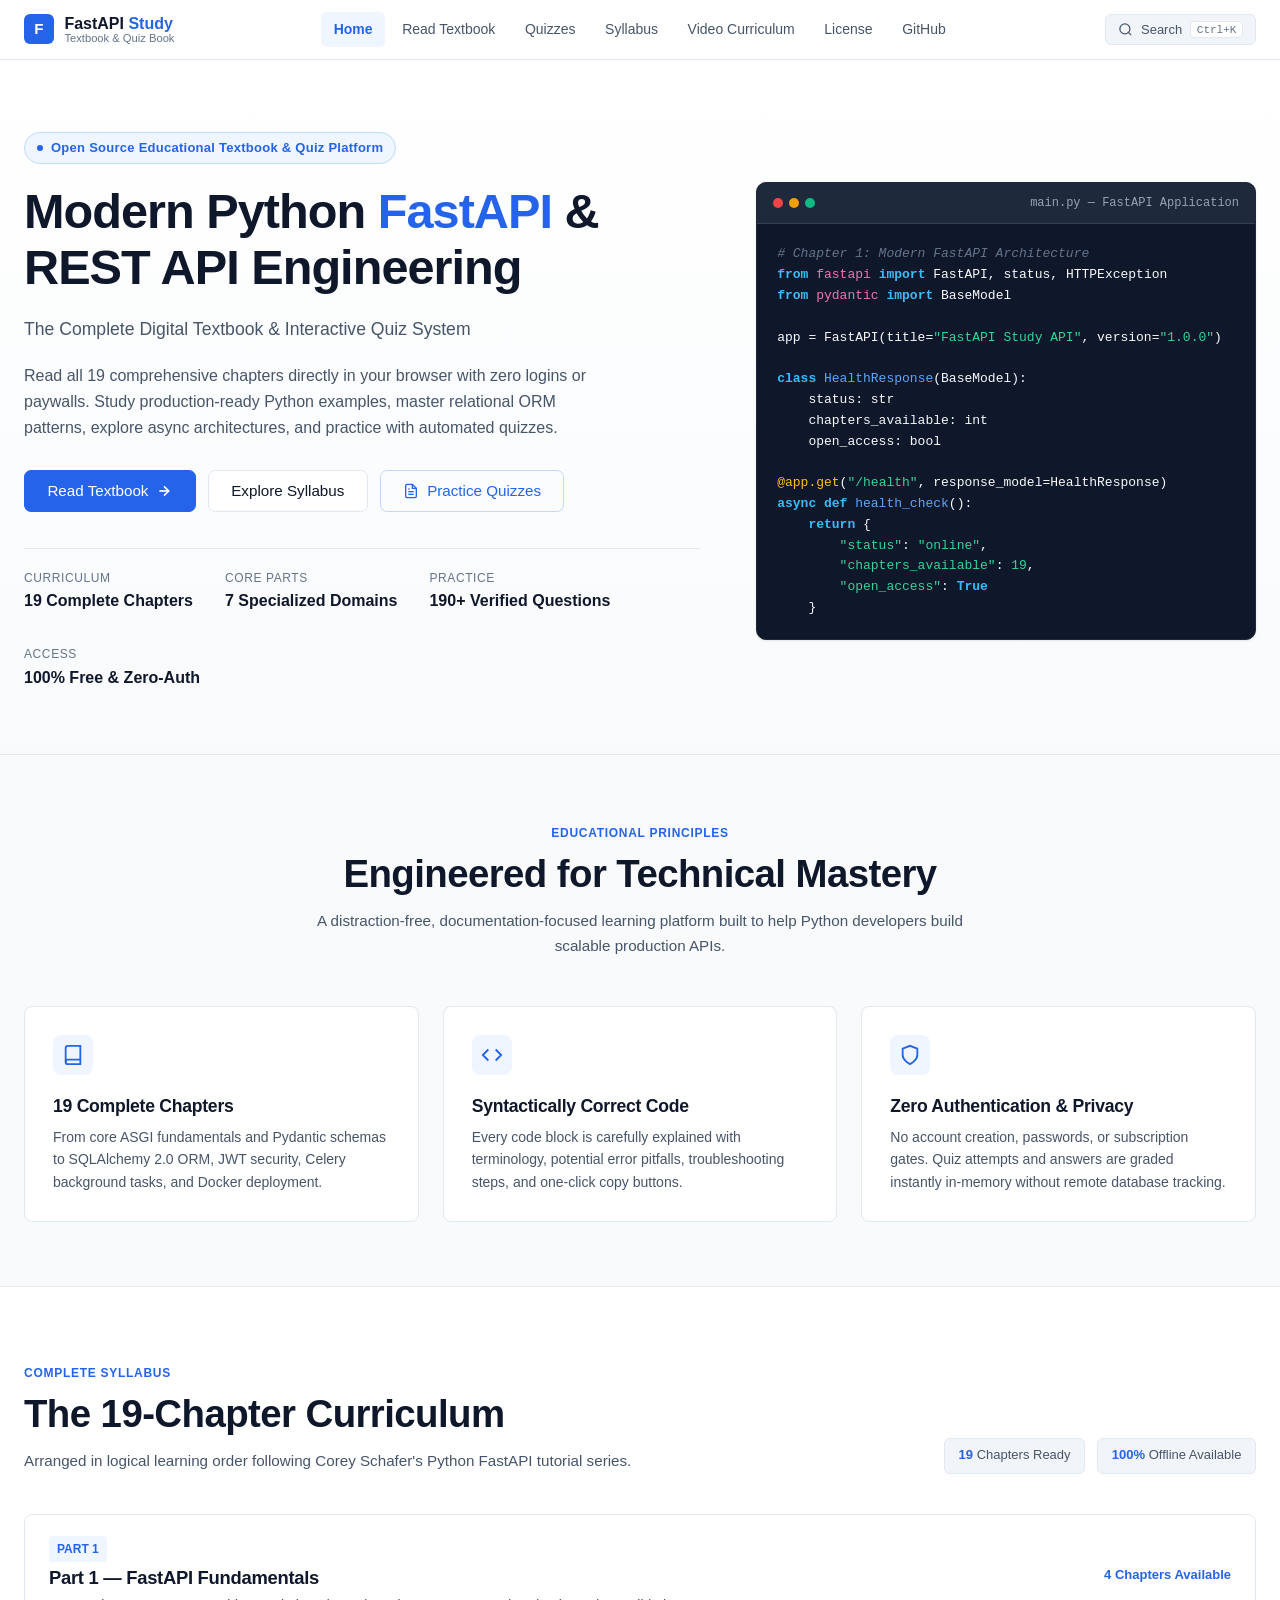
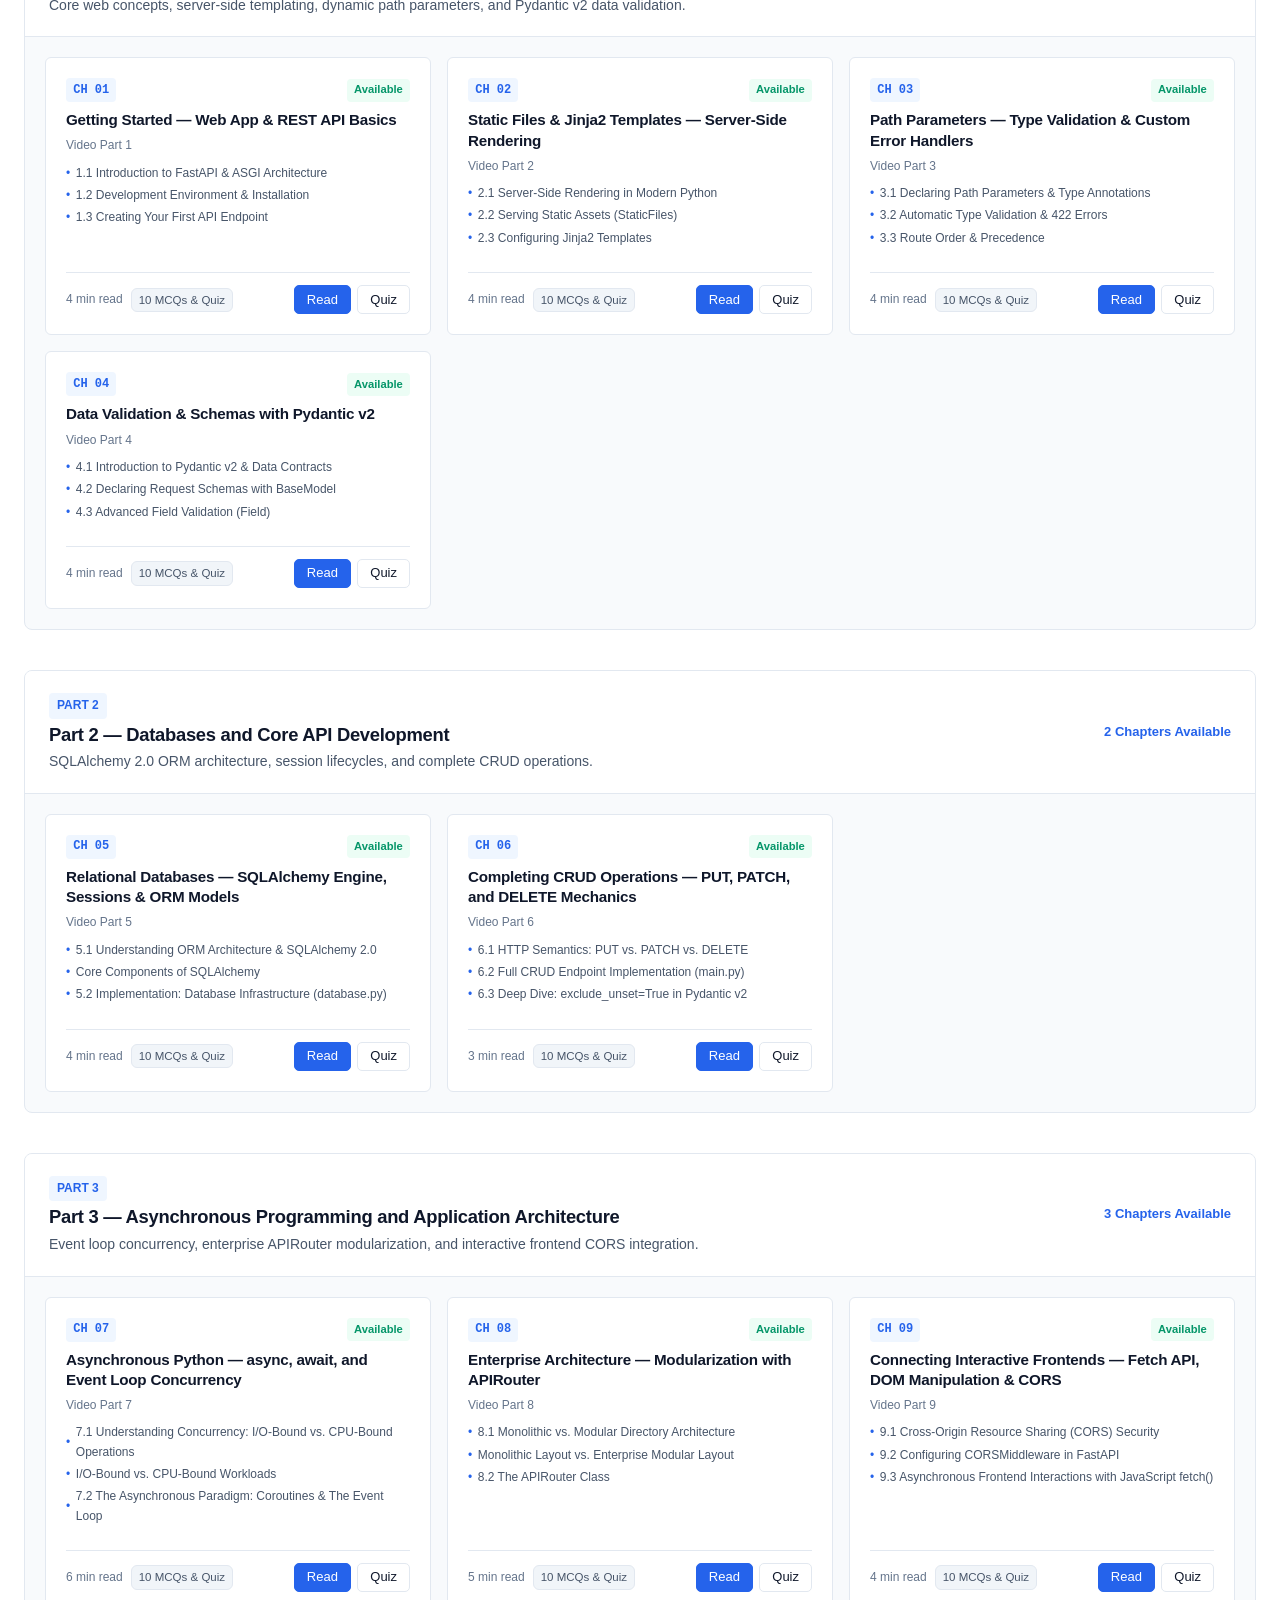
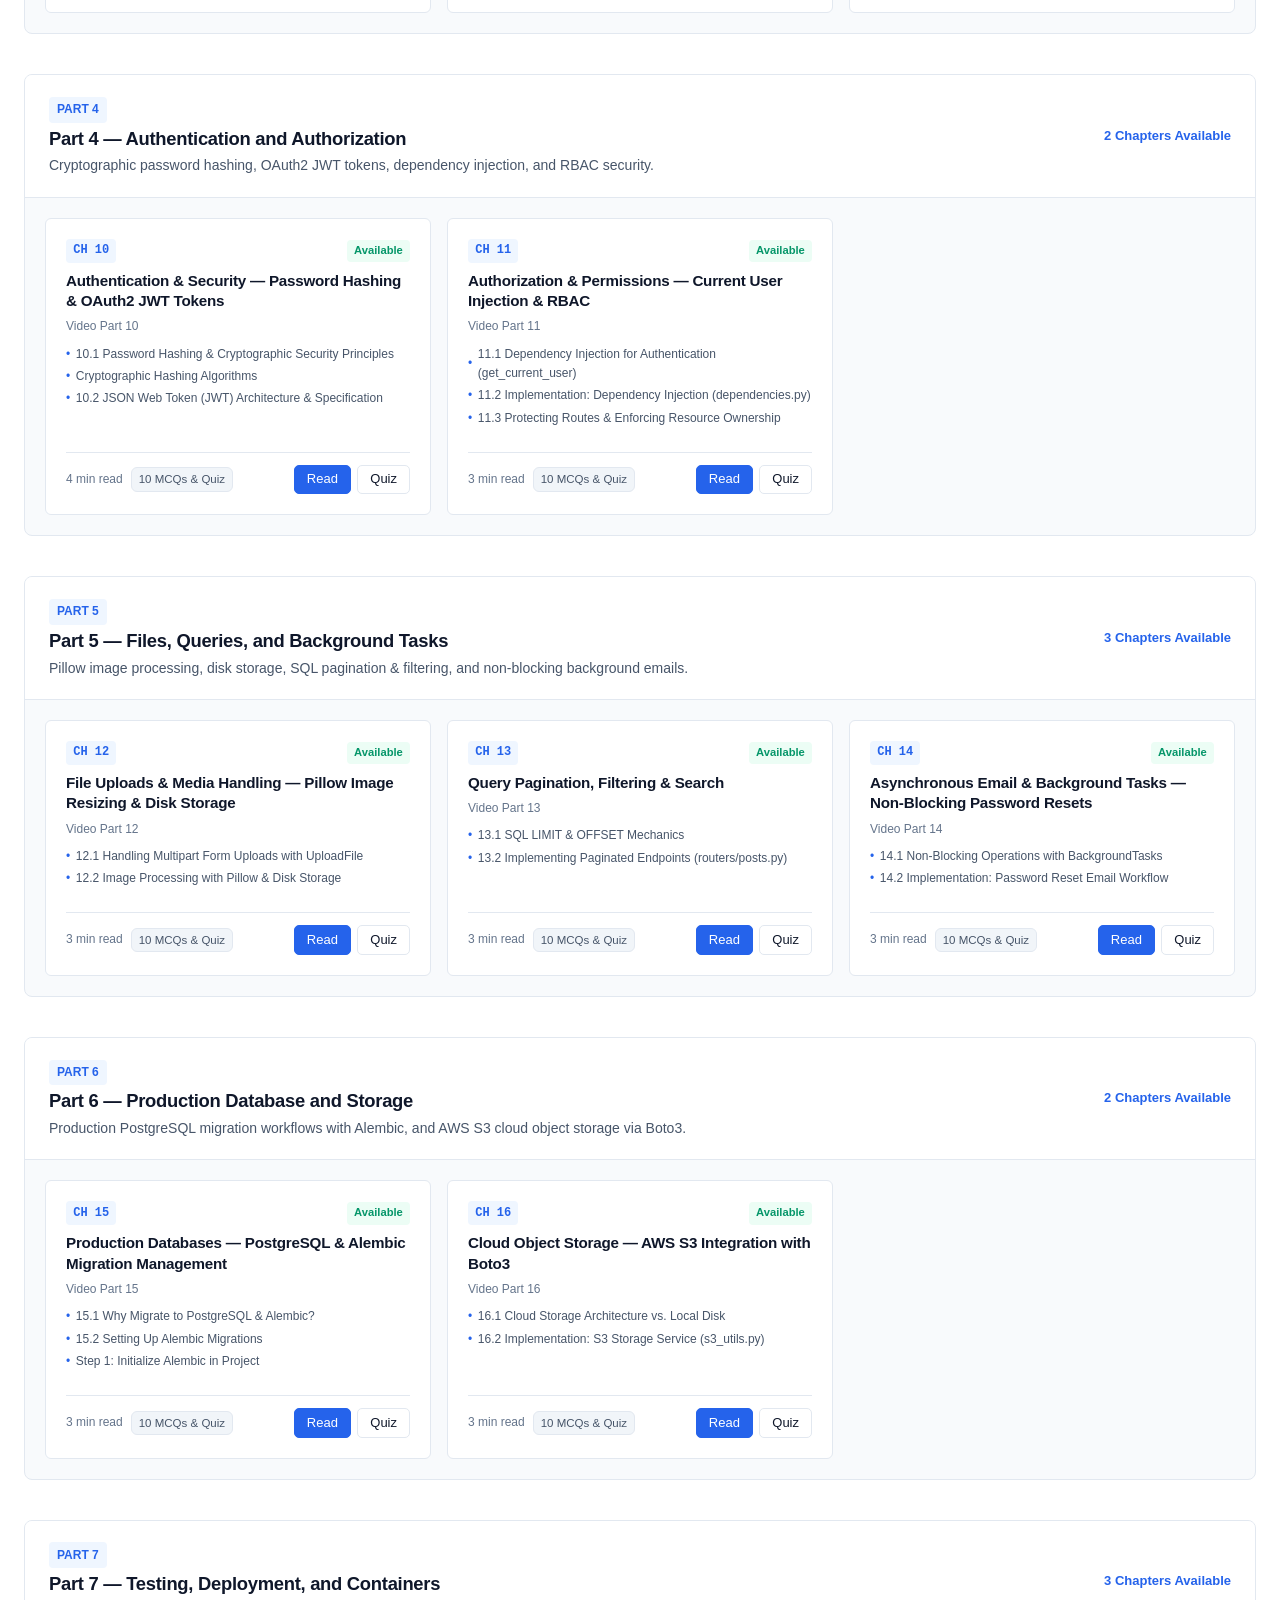
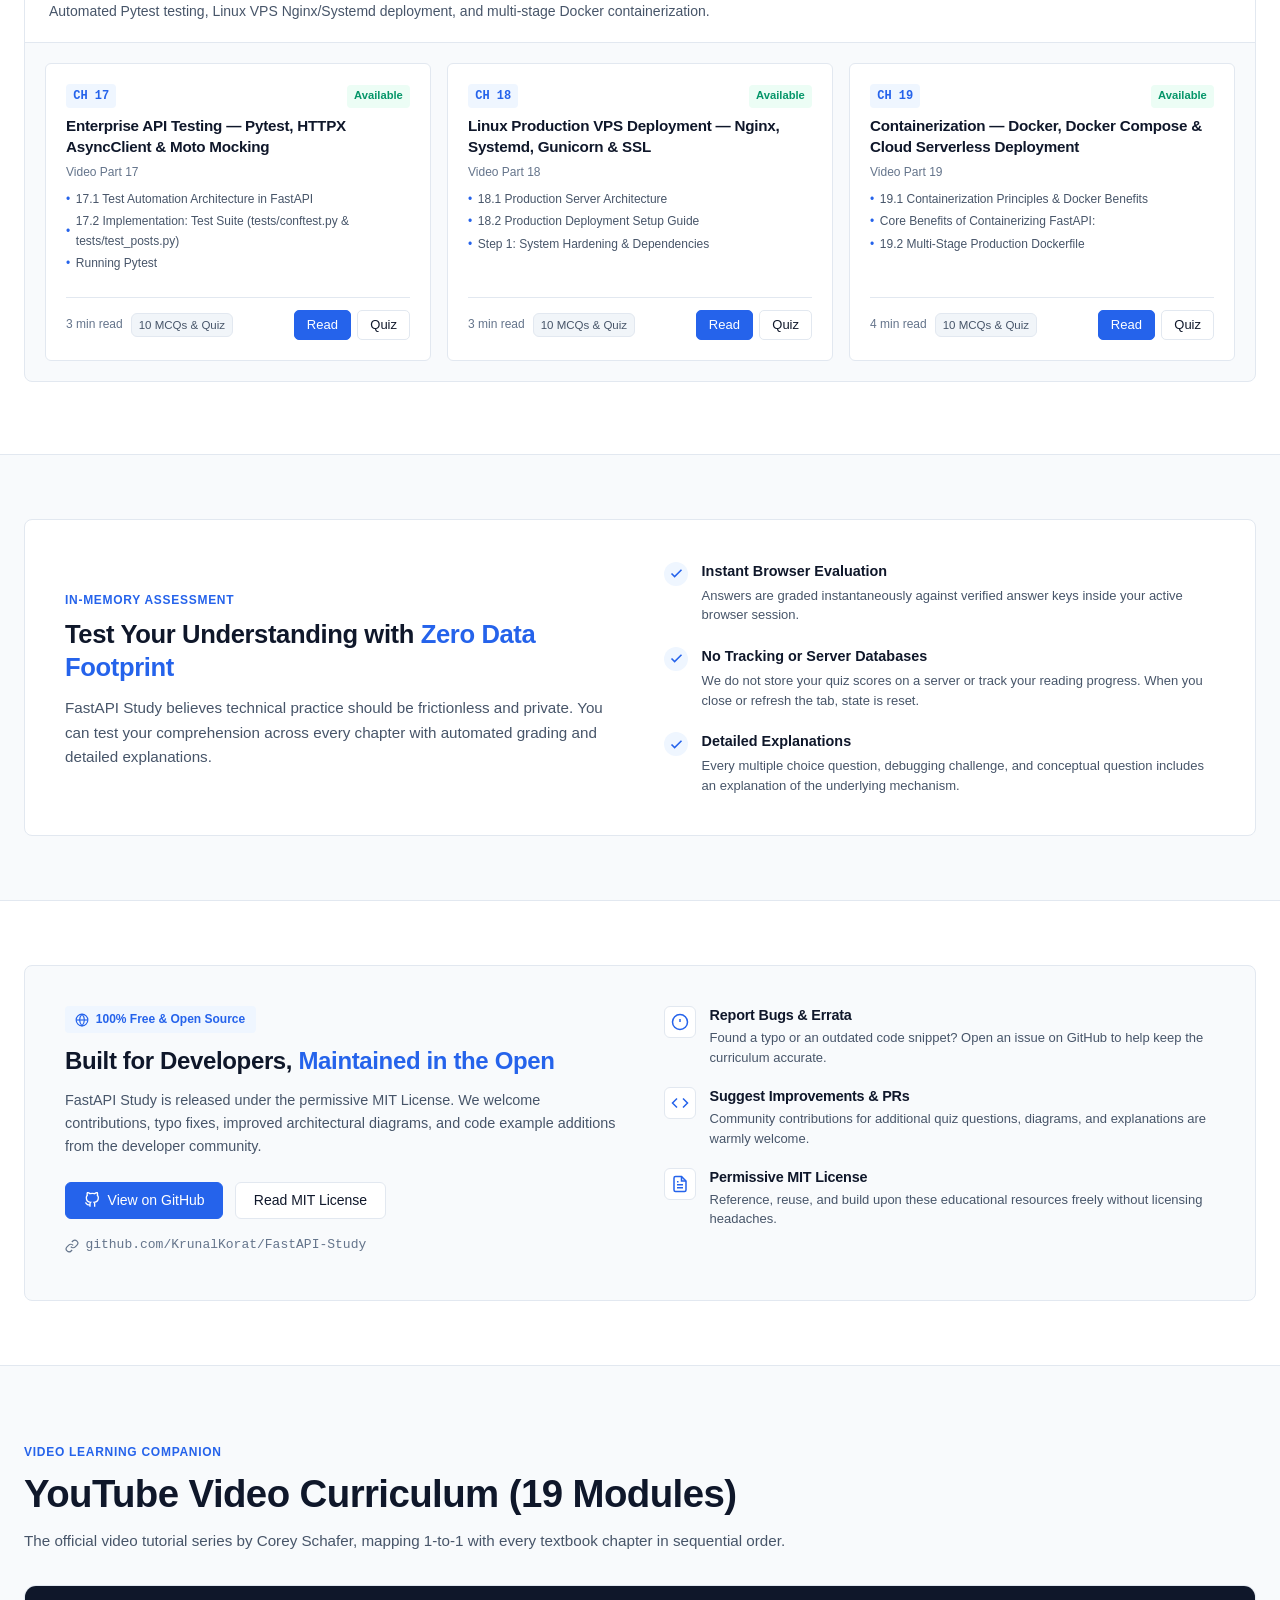
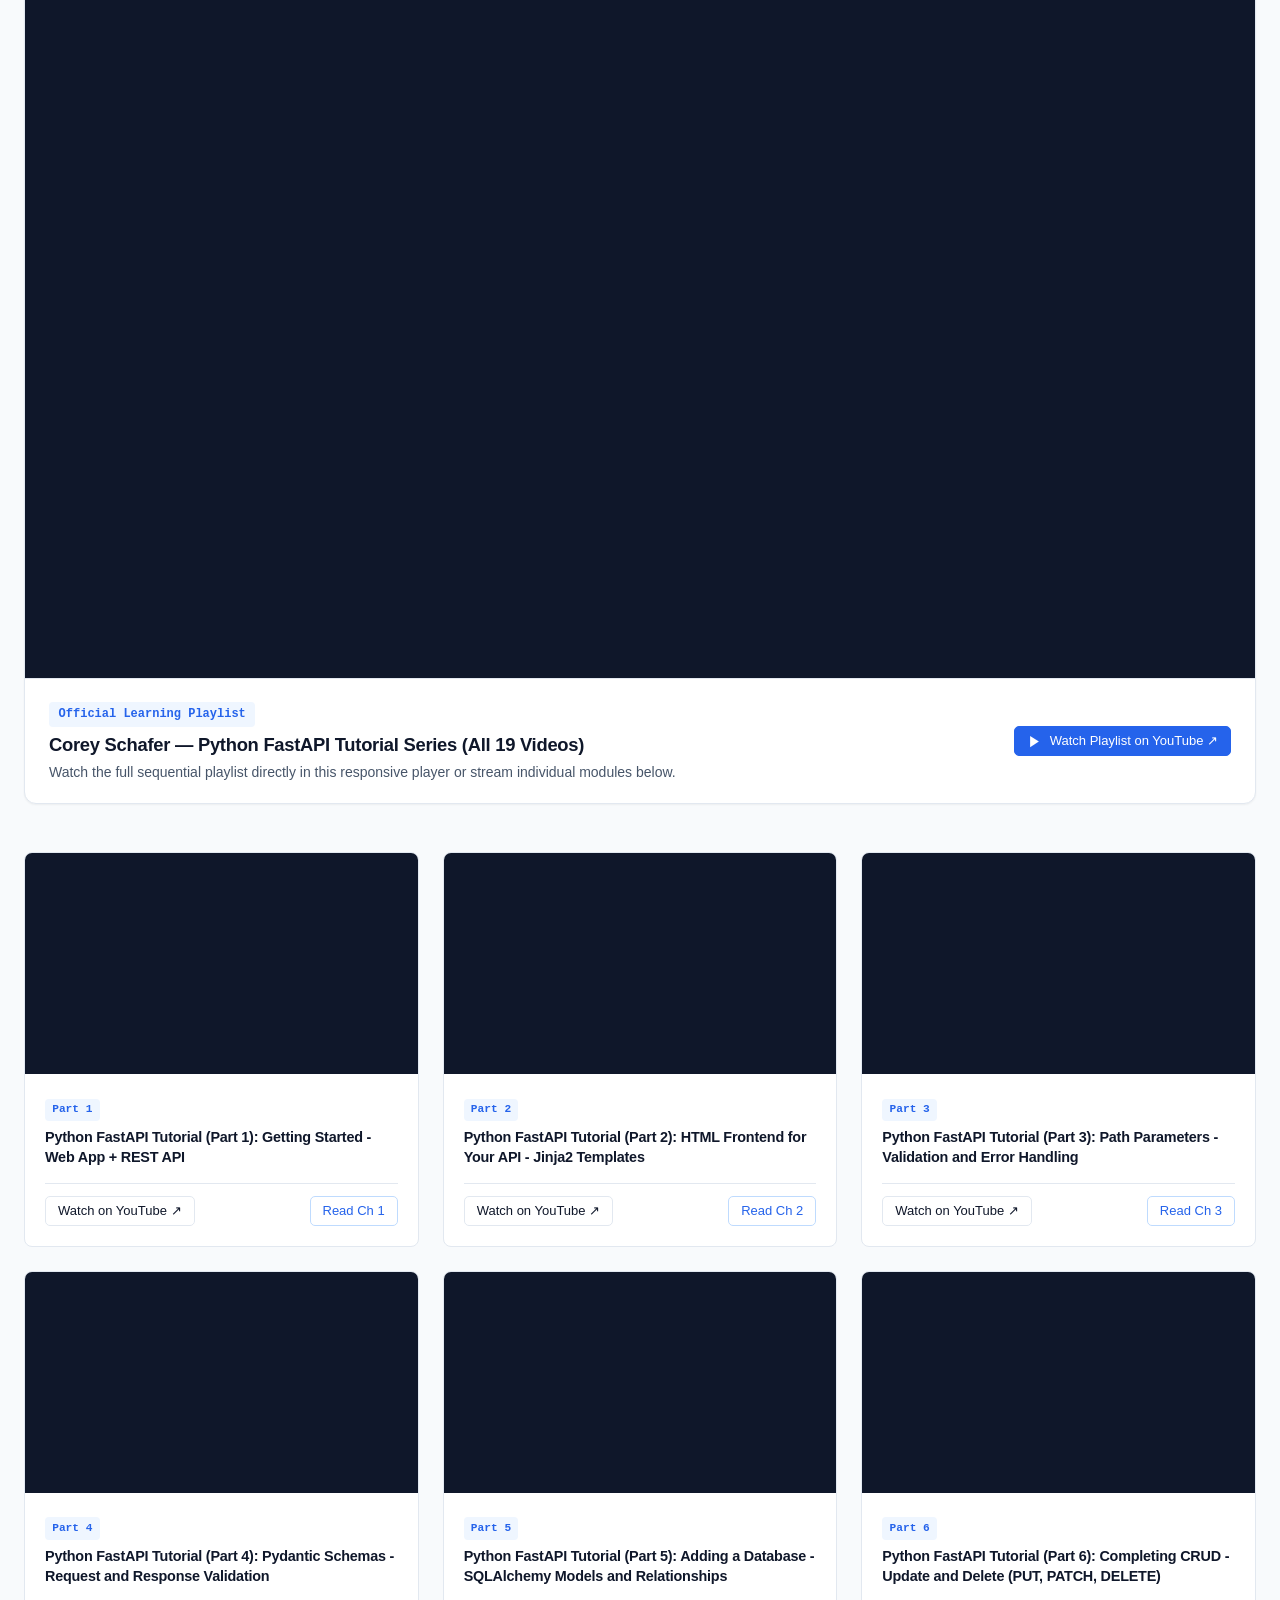
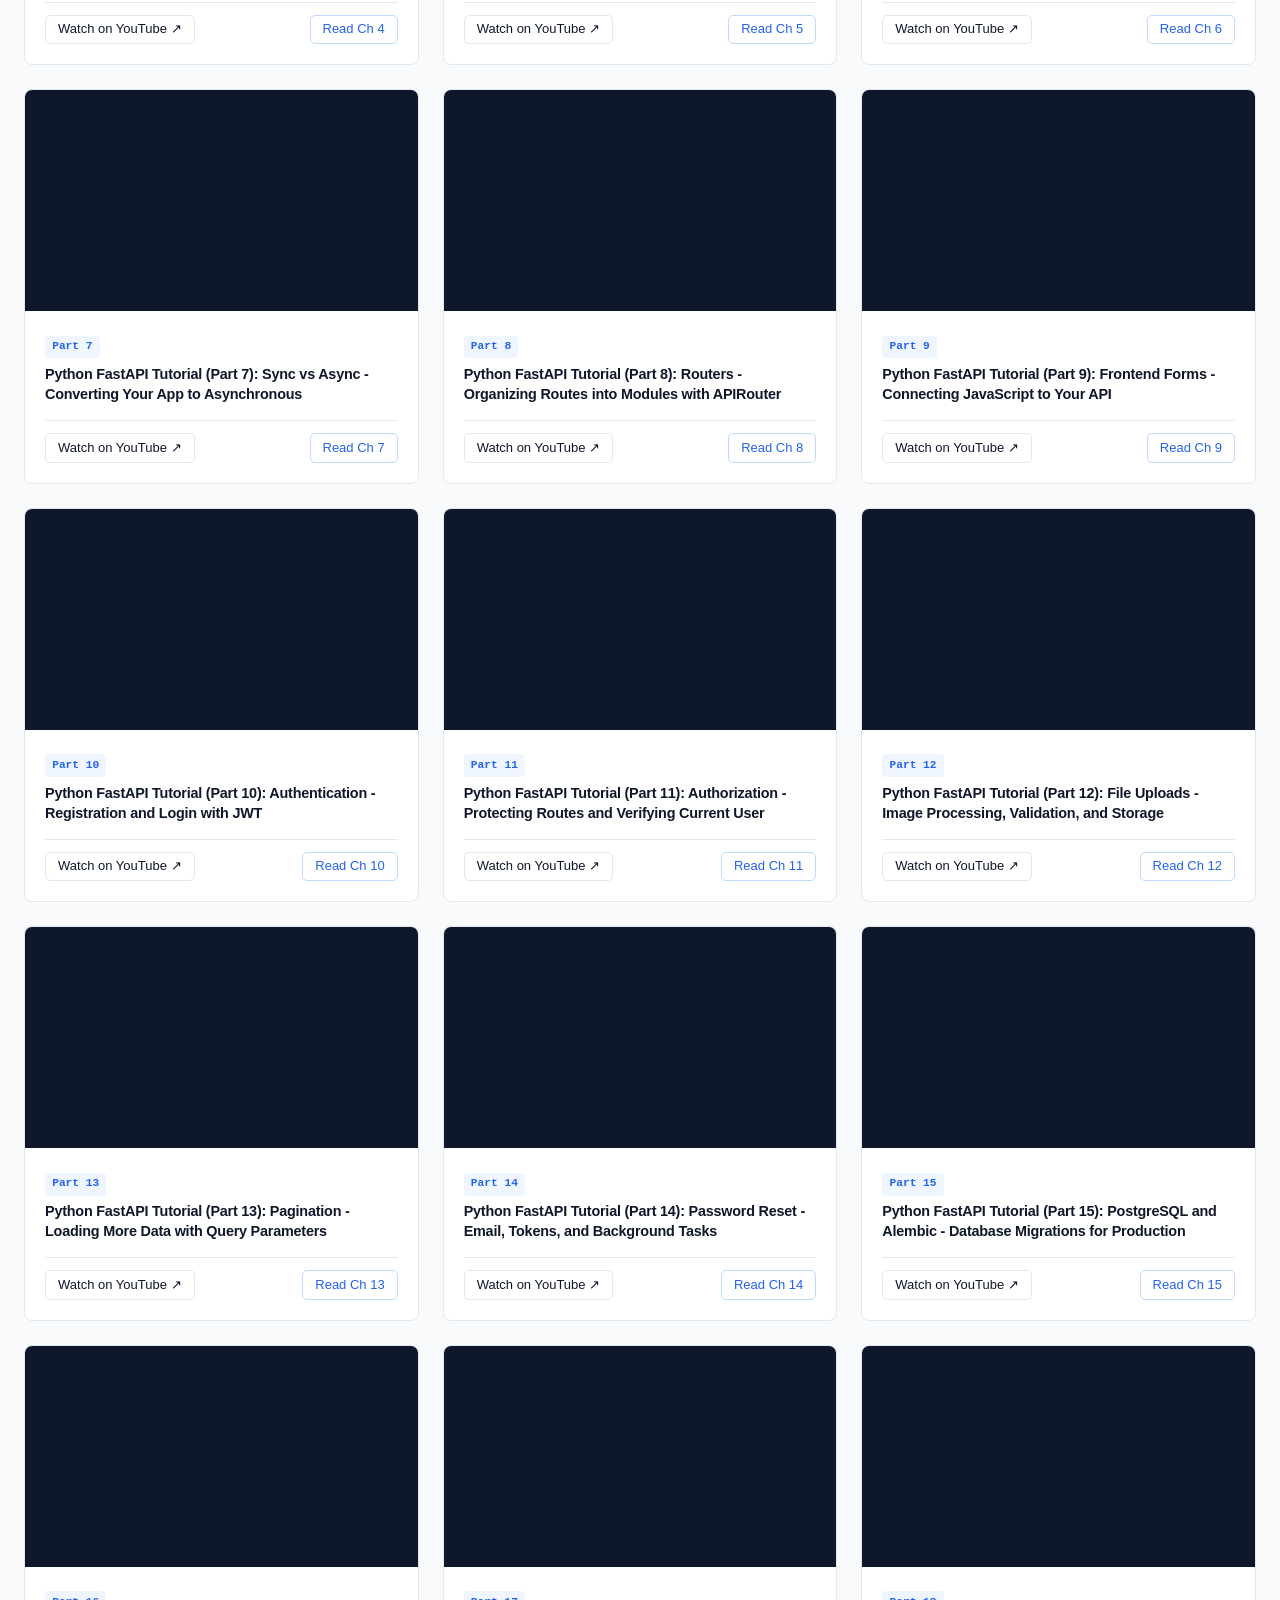
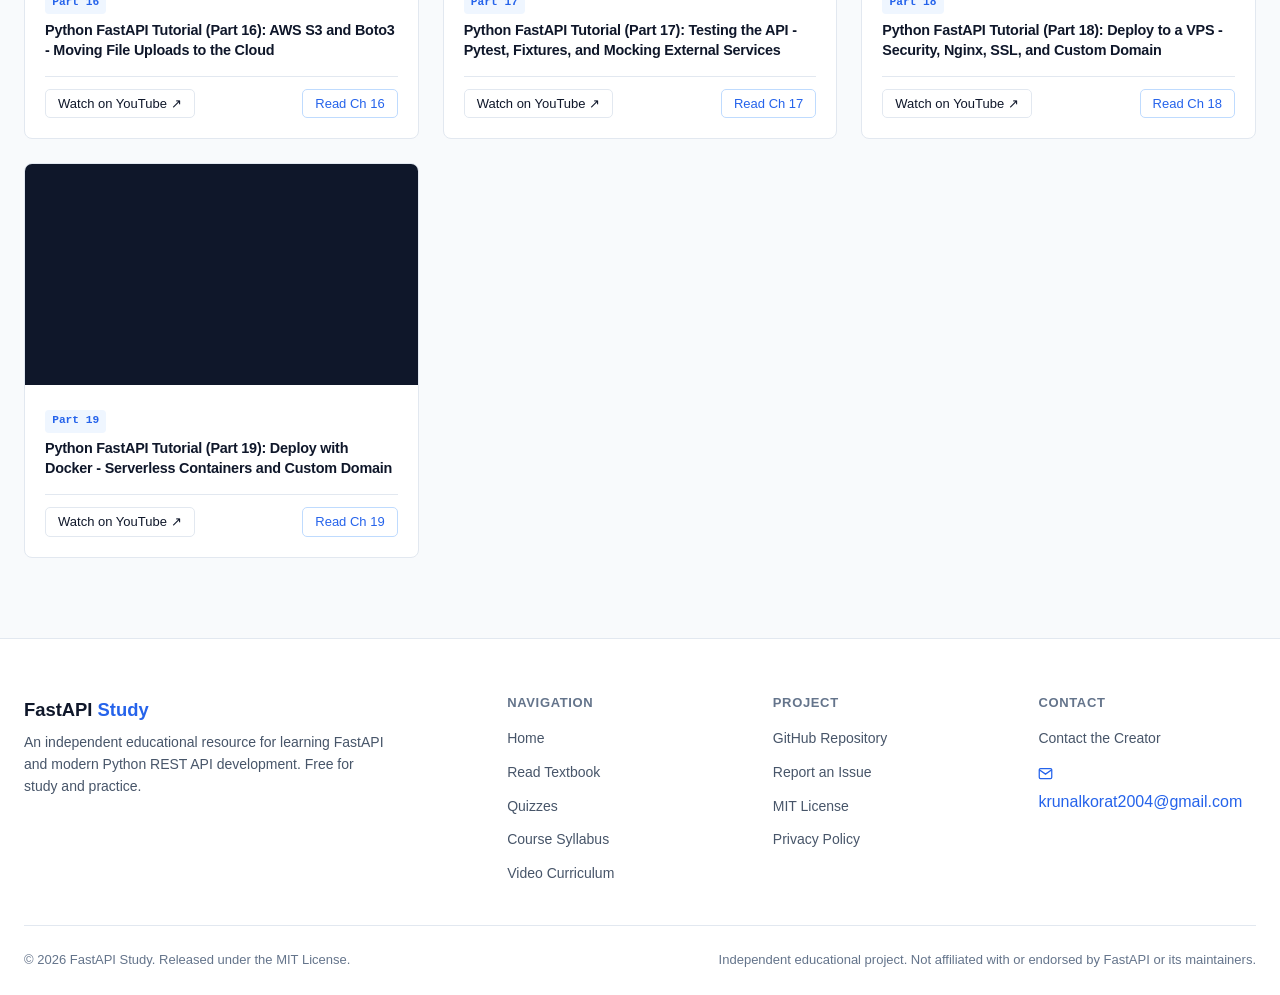
==== commit 940273b5: "fix: footer redesign, compact cookie dialog, active YouTube embeds, and study-only policies" ====
--- a/index.html
+++ b/index.html
@@ -58,16 +58,14 @@
           <svg width="18" height="18" viewBox="0 0 24 24" fill="none" stroke="currentColor" stroke-width="2"><line x1="18" y1="6" x2="6" y2="18"></line><line x1="6" y1="6" x2="18" y2="18"></line></svg>
         </button>
       </div>
-      <nav class="drawer-links">
+            <nav class="drawer-links">
         <a href="index.html" class="nav-link active">Home</a>
         <a href="textbook.html?ch=1" class="nav-link">Read Textbook</a>
         <a href="quiz.html?ch=1" class="nav-link">Chapter Quizzes</a>
-        <a href="#curriculum" class="nav-link">Course Syllabus</a>
-        <a href="#youtube" class="nav-link">Video Curriculum</a>
+        <a href="index.html#curriculum" class="nav-link">Course Syllabus</a>
+        <a href="index.html#youtube" class="nav-link">Video Curriculum</a>
         <a href="license.html" class="nav-link">MIT License</a>
-        <a href="terms.html" class="nav-link">Terms and Conditions</a>
         <a href="privacy-policy.html" class="nav-link">Privacy Policy</a>
-        <a href="cookies.html" class="nav-link">Cookie Policy</a>
         <a href="contact.html" class="nav-link">Contact</a>
         <a href="https://github.com/KrunalKorat/FastAPI-Study" class="nav-link" target="_blank" rel="noopener noreferrer">GitHub Repository</a>
       </nav>
@@ -344,403 +342,515 @@
       </div>
     </section>
 
-    <!-- YOUTUBE VIDEO CURRICULUM SECTION (ALWAYS AT THE END) -->
+        <!-- YOUTUBE VIDEO CURRICULUM SECTION (ALWAYS AT THE END) -->
     <section class="youtube-section" id="youtube" aria-labelledby="youtube-heading">
       <div class="youtube-container">
         <div class="youtube-header-row">
           <div>
             <span class="section-label">Video Learning Companion</span>
             <h2 id="youtube-heading" class="section-title">YouTube Video Curriculum (19 Modules)</h2>
-            <p class="section-desc">The video tutorial series corresponding directly to the 19 chapters of this textbook.</p>
-          </div>
-        </div>
-
-        <!-- Verified Status Notice -->
-        <div class="youtube-status-notice">
-          <svg class="youtube-status-icon" width="20" height="20" viewBox="0 0 24 24" fill="none" stroke="currentColor" stroke-width="2"><circle cx="12" cy="12" r="10"></circle><line x1="12" y1="8" x2="12" y2="12"></line><line x1="12" y1="16" x2="12.01" y2="16"></line></svg>
-          <div class="youtube-status-text">
-            <h4>Video URLs Pending Instructor Supply</h4>
-            <p>
-              In accordance with project integrity standards, zero YouTube links are fabricated. Once official playlist URLs or video IDs are supplied in project configuration, interactive embeds and direct "Watch on YouTube" links will automatically render here.
-            </p>
-          </div>
-        </div>
-
+            <p class="section-desc">The official video tutorial series by Corey Schafer, mapping 1-to-1 with every textbook chapter in sequential order.</p>
+          </div>
+        </div>
+
+        <!-- Featured Master Playlist Player -->
+        <div class="video-featured-player">
+          <div class="video-embed-responsive">
+            <iframe 
+              src="https://www.youtube-nocookie.com/embed/videoseries?list=PL-osiE80TeTsak-c-QsVeg0YYG_0TeyXI" 
+              title="Corey Schafer: Python FastAPI Tutorial Series (Official Playlist)" 
+              allow="accelerometer; autoplay; clipboard-write; encrypted-media; gyroscope; picture-in-picture; web-share" 
+              allowfullscreen 
+              loading="lazy">
+            </iframe>
+          </div>
+          <div class="video-featured-bar">
+            <div class="video-featured-info">
+              <span class="video-playlist-badge">Official Learning Playlist</span>
+              <h3 class="video-featured-title">Corey Schafer &mdash; Python FastAPI Tutorial Series (All 19 Videos)</h3>
+              <p class="video-featured-sub">
+                Watch the full sequential playlist directly in this responsive player or stream individual modules below.
+              </p>
+            </div>
+            <a href="https://www.youtube.com/playlist?list=PL-osiE80TeTsak-c-QsVeg0YYG_0TeyXI" target="_blank" rel="noopener noreferrer" class="btn btn-primary btn-sm">
+              <svg width="15" height="15" viewBox="0 0 24 24" fill="currentColor"><polygon points="5 3 19 12 5 21 5 3"></polygon></svg>
+              Watch Playlist on YouTube &nearr;
+            </a>
+          </div>
+        </div>
+
+        <!-- 19 Verified Video Modules -->
         <div class="youtube-grid">
-          <!-- 19 Video Modules in Exact Curriculum Order -->
-          <div class="video-card">
-            <div class="video-card-thumb-placeholder">
-              <div class="video-play-icon">
-                <svg width="18" height="18" viewBox="0 0 24 24" fill="currentColor"><polygon points="5 3 19 12 5 21 5 3"></polygon></svg>
-              </div>
-              <span class="video-thumb-label">Video Module 1</span>
+
+          <div class="video-card">
+            <div class="video-card-embed-wrap">
+              <iframe 
+                src="https://www.youtube-nocookie.com/embed/7AMjmCTumuo" 
+                title="Python FastAPI Tutorial (Part 1): Getting Started - Web App + REST API" 
+                allow="accelerometer; autoplay; clipboard-write; encrypted-media; gyroscope; picture-in-picture; web-share" 
+                allowfullscreen 
+                loading="lazy">
+              </iframe>
             </div>
             <div class="video-card-body">
               <div>
                 <span class="video-module-badge">Part 1</span>
-                <h4 class="video-card-title">Getting Started — Web App &amp; REST API Basics</h4>
-              </div>
-              <div class="video-card-footer">
-                <span class="video-status-indicator"><span class="video-status-dot"></span>URL Pending</span>
-                <a href="textbook.html?ch=1" class="btn btn-secondary btn-sm">Read Ch 1</a>
-              </div>
-            </div>
-          </div>
-
-          <div class="video-card">
-            <div class="video-card-thumb-placeholder">
-              <div class="video-play-icon">
-                <svg width="18" height="18" viewBox="0 0 24 24" fill="currentColor"><polygon points="5 3 19 12 5 21 5 3"></polygon></svg>
-              </div>
-              <span class="video-thumb-label">Video Module 2</span>
+                <h4 class="video-card-title">Python FastAPI Tutorial (Part 1): Getting Started - Web App + REST API</h4>
+              </div>
+              <div class="video-card-footer">
+                <a href="https://www.youtube.com/watch?v=7AMjmCTumuo&list=PL-osiE80TeTsak-c-QsVeg0YYG_0TeyXI&index=1" target="_blank" rel="noopener noreferrer" class="btn btn-secondary btn-sm" aria-label="Watch Part 1 on YouTube">
+                  Watch on YouTube &nearr;
+                </a>
+                <a href="textbook.html?ch=1" class="btn btn-outline btn-sm">Read Ch 1</a>
+              </div>
+            </div>
+          </div>
+
+          <div class="video-card">
+            <div class="video-card-embed-wrap">
+              <iframe 
+                src="https://www.youtube-nocookie.com/embed/G4NIB9Rx9Qs" 
+                title="Python FastAPI Tutorial (Part 2): HTML Frontend for Your API - Jinja2 Templates" 
+                allow="accelerometer; autoplay; clipboard-write; encrypted-media; gyroscope; picture-in-picture; web-share" 
+                allowfullscreen 
+                loading="lazy">
+              </iframe>
             </div>
             <div class="video-card-body">
               <div>
                 <span class="video-module-badge">Part 2</span>
-                <h4 class="video-card-title">Static Files &amp; Jinja2 Templates — SSR</h4>
-              </div>
-              <div class="video-card-footer">
-                <span class="video-status-indicator"><span class="video-status-dot"></span>URL Pending</span>
-                <a href="textbook.html?ch=2" class="btn btn-secondary btn-sm">Read Ch 2</a>
-              </div>
-            </div>
-          </div>
-
-          <div class="video-card">
-            <div class="video-card-thumb-placeholder">
-              <div class="video-play-icon">
-                <svg width="18" height="18" viewBox="0 0 24 24" fill="currentColor"><polygon points="5 3 19 12 5 21 5 3"></polygon></svg>
-              </div>
-              <span class="video-thumb-label">Video Module 3</span>
+                <h4 class="video-card-title">Python FastAPI Tutorial (Part 2): HTML Frontend for Your API - Jinja2 Templates</h4>
+              </div>
+              <div class="video-card-footer">
+                <a href="https://www.youtube.com/watch?v=G4NIB9Rx9Qs&list=PL-osiE80TeTsak-c-QsVeg0YYG_0TeyXI&index=2" target="_blank" rel="noopener noreferrer" class="btn btn-secondary btn-sm" aria-label="Watch Part 2 on YouTube">
+                  Watch on YouTube &nearr;
+                </a>
+                <a href="textbook.html?ch=2" class="btn btn-outline btn-sm">Read Ch 2</a>
+              </div>
+            </div>
+          </div>
+
+          <div class="video-card">
+            <div class="video-card-embed-wrap">
+              <iframe 
+                src="https://www.youtube-nocookie.com/embed/WRjXIA5pMtk" 
+                title="Python FastAPI Tutorial (Part 3): Path Parameters - Validation and Error Handling" 
+                allow="accelerometer; autoplay; clipboard-write; encrypted-media; gyroscope; picture-in-picture; web-share" 
+                allowfullscreen 
+                loading="lazy">
+              </iframe>
             </div>
             <div class="video-card-body">
               <div>
                 <span class="video-module-badge">Part 3</span>
-                <h4 class="video-card-title">Path Parameters — Type Validation &amp; Errors</h4>
-              </div>
-              <div class="video-card-footer">
-                <span class="video-status-indicator"><span class="video-status-dot"></span>URL Pending</span>
-                <a href="textbook.html?ch=3" class="btn btn-secondary btn-sm">Read Ch 3</a>
-              </div>
-            </div>
-          </div>
-
-          <div class="video-card">
-            <div class="video-card-thumb-placeholder">
-              <div class="video-play-icon">
-                <svg width="18" height="18" viewBox="0 0 24 24" fill="currentColor"><polygon points="5 3 19 12 5 21 5 3"></polygon></svg>
-              </div>
-              <span class="video-thumb-label">Video Module 4</span>
+                <h4 class="video-card-title">Python FastAPI Tutorial (Part 3): Path Parameters - Validation and Error Handling</h4>
+              </div>
+              <div class="video-card-footer">
+                <a href="https://www.youtube.com/watch?v=WRjXIA5pMtk&list=PL-osiE80TeTsak-c-QsVeg0YYG_0TeyXI&index=3" target="_blank" rel="noopener noreferrer" class="btn btn-secondary btn-sm" aria-label="Watch Part 3 on YouTube">
+                  Watch on YouTube &nearr;
+                </a>
+                <a href="textbook.html?ch=3" class="btn btn-outline btn-sm">Read Ch 3</a>
+              </div>
+            </div>
+          </div>
+
+          <div class="video-card">
+            <div class="video-card-embed-wrap">
+              <iframe 
+                src="https://www.youtube-nocookie.com/embed/9GHxnttXxrA" 
+                title="Python FastAPI Tutorial (Part 4): Pydantic Schemas - Request and Response Validation" 
+                allow="accelerometer; autoplay; clipboard-write; encrypted-media; gyroscope; picture-in-picture; web-share" 
+                allowfullscreen 
+                loading="lazy">
+              </iframe>
             </div>
             <div class="video-card-body">
               <div>
                 <span class="video-module-badge">Part 4</span>
-                <h4 class="video-card-title">Data Validation &amp; Schemas with Pydantic v2</h4>
-              </div>
-              <div class="video-card-footer">
-                <span class="video-status-indicator"><span class="video-status-dot"></span>URL Pending</span>
-                <a href="textbook.html?ch=4" class="btn btn-secondary btn-sm">Read Ch 4</a>
-              </div>
-            </div>
-          </div>
-
-          <div class="video-card">
-            <div class="video-card-thumb-placeholder">
-              <div class="video-play-icon">
-                <svg width="18" height="18" viewBox="0 0 24 24" fill="currentColor"><polygon points="5 3 19 12 5 21 5 3"></polygon></svg>
-              </div>
-              <span class="video-thumb-label">Video Module 5</span>
+                <h4 class="video-card-title">Python FastAPI Tutorial (Part 4): Pydantic Schemas - Request and Response Validation</h4>
+              </div>
+              <div class="video-card-footer">
+                <a href="https://www.youtube.com/watch?v=9GHxnttXxrA&list=PL-osiE80TeTsak-c-QsVeg0YYG_0TeyXI&index=4" target="_blank" rel="noopener noreferrer" class="btn btn-secondary btn-sm" aria-label="Watch Part 4 on YouTube">
+                  Watch on YouTube &nearr;
+                </a>
+                <a href="textbook.html?ch=4" class="btn btn-outline btn-sm">Read Ch 4</a>
+              </div>
+            </div>
+          </div>
+
+          <div class="video-card">
+            <div class="video-card-embed-wrap">
+              <iframe 
+                src="https://www.youtube-nocookie.com/embed/NvOV3ig2tGY" 
+                title="Python FastAPI Tutorial (Part 5): Adding a Database - SQLAlchemy Models and Relationships" 
+                allow="accelerometer; autoplay; clipboard-write; encrypted-media; gyroscope; picture-in-picture; web-share" 
+                allowfullscreen 
+                loading="lazy">
+              </iframe>
             </div>
             <div class="video-card-body">
               <div>
                 <span class="video-module-badge">Part 5</span>
-                <h4 class="video-card-title">Relational Databases — SQLAlchemy Engine &amp; ORM</h4>
-              </div>
-              <div class="video-card-footer">
-                <span class="video-status-indicator"><span class="video-status-dot"></span>URL Pending</span>
-                <a href="textbook.html?ch=5" class="btn btn-secondary btn-sm">Read Ch 5</a>
-              </div>
-            </div>
-          </div>
-
-          <div class="video-card">
-            <div class="video-card-thumb-placeholder">
-              <div class="video-play-icon">
-                <svg width="18" height="18" viewBox="0 0 24 24" fill="currentColor"><polygon points="5 3 19 12 5 21 5 3"></polygon></svg>
-              </div>
-              <span class="video-thumb-label">Video Module 6</span>
+                <h4 class="video-card-title">Python FastAPI Tutorial (Part 5): Adding a Database - SQLAlchemy Models and Relationships</h4>
+              </div>
+              <div class="video-card-footer">
+                <a href="https://www.youtube.com/watch?v=NvOV3ig2tGY&list=PL-osiE80TeTsak-c-QsVeg0YYG_0TeyXI&index=5" target="_blank" rel="noopener noreferrer" class="btn btn-secondary btn-sm" aria-label="Watch Part 5 on YouTube">
+                  Watch on YouTube &nearr;
+                </a>
+                <a href="textbook.html?ch=5" class="btn btn-outline btn-sm">Read Ch 5</a>
+              </div>
+            </div>
+          </div>
+
+          <div class="video-card">
+            <div class="video-card-embed-wrap">
+              <iframe 
+                src="https://www.youtube-nocookie.com/embed/VyoGAoxQhxM" 
+                title="Python FastAPI Tutorial (Part 6): Completing CRUD - Update and Delete (PUT, PATCH, DELETE)" 
+                allow="accelerometer; autoplay; clipboard-write; encrypted-media; gyroscope; picture-in-picture; web-share" 
+                allowfullscreen 
+                loading="lazy">
+              </iframe>
             </div>
             <div class="video-card-body">
               <div>
                 <span class="video-module-badge">Part 6</span>
-                <h4 class="video-card-title">CRUD Operations — PUT, PATCH &amp; DELETE</h4>
-              </div>
-              <div class="video-card-footer">
-                <span class="video-status-indicator"><span class="video-status-dot"></span>URL Pending</span>
-                <a href="textbook.html?ch=6" class="btn btn-secondary btn-sm">Read Ch 6</a>
-              </div>
-            </div>
-          </div>
-
-          <div class="video-card">
-            <div class="video-card-thumb-placeholder">
-              <div class="video-play-icon">
-                <svg width="18" height="18" viewBox="0 0 24 24" fill="currentColor"><polygon points="5 3 19 12 5 21 5 3"></polygon></svg>
-              </div>
-              <span class="video-thumb-label">Video Module 7</span>
+                <h4 class="video-card-title">Python FastAPI Tutorial (Part 6): Completing CRUD - Update and Delete (PUT, PATCH, DELETE)</h4>
+              </div>
+              <div class="video-card-footer">
+                <a href="https://www.youtube.com/watch?v=VyoGAoxQhxM&list=PL-osiE80TeTsak-c-QsVeg0YYG_0TeyXI&index=6" target="_blank" rel="noopener noreferrer" class="btn btn-secondary btn-sm" aria-label="Watch Part 6 on YouTube">
+                  Watch on YouTube &nearr;
+                </a>
+                <a href="textbook.html?ch=6" class="btn btn-outline btn-sm">Read Ch 6</a>
+              </div>
+            </div>
+          </div>
+
+          <div class="video-card">
+            <div class="video-card-embed-wrap">
+              <iframe 
+                src="https://www.youtube-nocookie.com/embed/2JPDt-Jp6fM" 
+                title="Python FastAPI Tutorial (Part 7): Sync vs Async - Converting Your App to Asynchronous" 
+                allow="accelerometer; autoplay; clipboard-write; encrypted-media; gyroscope; picture-in-picture; web-share" 
+                allowfullscreen 
+                loading="lazy">
+              </iframe>
             </div>
             <div class="video-card-body">
               <div>
                 <span class="video-module-badge">Part 7</span>
-                <h4 class="video-card-title">Asynchronous Python — Concurrency &amp; Event Loop</h4>
-              </div>
-              <div class="video-card-footer">
-                <span class="video-status-indicator"><span class="video-status-dot"></span>URL Pending</span>
-                <a href="textbook.html?ch=7" class="btn btn-secondary btn-sm">Read Ch 7</a>
-              </div>
-            </div>
-          </div>
-
-          <div class="video-card">
-            <div class="video-card-thumb-placeholder">
-              <div class="video-play-icon">
-                <svg width="18" height="18" viewBox="0 0 24 24" fill="currentColor"><polygon points="5 3 19 12 5 21 5 3"></polygon></svg>
-              </div>
-              <span class="video-thumb-label">Video Module 8</span>
+                <h4 class="video-card-title">Python FastAPI Tutorial (Part 7): Sync vs Async - Converting Your App to Asynchronous</h4>
+              </div>
+              <div class="video-card-footer">
+                <a href="https://www.youtube.com/watch?v=2JPDt-Jp6fM&list=PL-osiE80TeTsak-c-QsVeg0YYG_0TeyXI&index=7" target="_blank" rel="noopener noreferrer" class="btn btn-secondary btn-sm" aria-label="Watch Part 7 on YouTube">
+                  Watch on YouTube &nearr;
+                </a>
+                <a href="textbook.html?ch=7" class="btn btn-outline btn-sm">Read Ch 7</a>
+              </div>
+            </div>
+          </div>
+
+          <div class="video-card">
+            <div class="video-card-embed-wrap">
+              <iframe 
+                src="https://www.youtube-nocookie.com/embed/NkgIHa6KtHg" 
+                title="Python FastAPI Tutorial (Part 8): Routers - Organizing Routes into Modules with APIRouter" 
+                allow="accelerometer; autoplay; clipboard-write; encrypted-media; gyroscope; picture-in-picture; web-share" 
+                allowfullscreen 
+                loading="lazy">
+              </iframe>
             </div>
             <div class="video-card-body">
               <div>
                 <span class="video-module-badge">Part 8</span>
-                <h4 class="video-card-title">Enterprise Architecture — Modular APIRouter</h4>
-              </div>
-              <div class="video-card-footer">
-                <span class="video-status-indicator"><span class="video-status-dot"></span>URL Pending</span>
-                <a href="textbook.html?ch=8" class="btn btn-secondary btn-sm">Read Ch 8</a>
-              </div>
-            </div>
-          </div>
-
-          <div class="video-card">
-            <div class="video-card-thumb-placeholder">
-              <div class="video-play-icon">
-                <svg width="18" height="18" viewBox="0 0 24 24" fill="currentColor"><polygon points="5 3 19 12 5 21 5 3"></polygon></svg>
-              </div>
-              <span class="video-thumb-label">Video Module 9</span>
+                <h4 class="video-card-title">Python FastAPI Tutorial (Part 8): Routers - Organizing Routes into Modules with APIRouter</h4>
+              </div>
+              <div class="video-card-footer">
+                <a href="https://www.youtube.com/watch?v=NkgIHa6KtHg&list=PL-osiE80TeTsak-c-QsVeg0YYG_0TeyXI&index=8" target="_blank" rel="noopener noreferrer" class="btn btn-secondary btn-sm" aria-label="Watch Part 8 on YouTube">
+                  Watch on YouTube &nearr;
+                </a>
+                <a href="textbook.html?ch=8" class="btn btn-outline btn-sm">Read Ch 8</a>
+              </div>
+            </div>
+          </div>
+
+          <div class="video-card">
+            <div class="video-card-embed-wrap">
+              <iframe 
+                src="https://www.youtube-nocookie.com/embed/vqjZOyT4QRs" 
+                title="Python FastAPI Tutorial (Part 9): Frontend Forms - Connecting JavaScript to Your API" 
+                allow="accelerometer; autoplay; clipboard-write; encrypted-media; gyroscope; picture-in-picture; web-share" 
+                allowfullscreen 
+                loading="lazy">
+              </iframe>
             </div>
             <div class="video-card-body">
               <div>
                 <span class="video-module-badge">Part 9</span>
-                <h4 class="video-card-title">Connecting Frontends — Fetch API &amp; CORS</h4>
-              </div>
-              <div class="video-card-footer">
-                <span class="video-status-indicator"><span class="video-status-dot"></span>URL Pending</span>
-                <a href="textbook.html?ch=9" class="btn btn-secondary btn-sm">Read Ch 9</a>
-              </div>
-            </div>
-          </div>
-
-          <div class="video-card">
-            <div class="video-card-thumb-placeholder">
-              <div class="video-play-icon">
-                <svg width="18" height="18" viewBox="0 0 24 24" fill="currentColor"><polygon points="5 3 19 12 5 21 5 3"></polygon></svg>
-              </div>
-              <span class="video-thumb-label">Video Module 10</span>
+                <h4 class="video-card-title">Python FastAPI Tutorial (Part 9): Frontend Forms - Connecting JavaScript to Your API</h4>
+              </div>
+              <div class="video-card-footer">
+                <a href="https://www.youtube.com/watch?v=vqjZOyT4QRs&list=PL-osiE80TeTsak-c-QsVeg0YYG_0TeyXI&index=9" target="_blank" rel="noopener noreferrer" class="btn btn-secondary btn-sm" aria-label="Watch Part 9 on YouTube">
+                  Watch on YouTube &nearr;
+                </a>
+                <a href="textbook.html?ch=9" class="btn btn-outline btn-sm">Read Ch 9</a>
+              </div>
+            </div>
+          </div>
+
+          <div class="video-card">
+            <div class="video-card-embed-wrap">
+              <iframe 
+                src="https://www.youtube-nocookie.com/embed/Go4wYJJhR3k" 
+                title="Python FastAPI Tutorial (Part 10): Authentication - Registration and Login with JWT" 
+                allow="accelerometer; autoplay; clipboard-write; encrypted-media; gyroscope; picture-in-picture; web-share" 
+                allowfullscreen 
+                loading="lazy">
+              </iframe>
             </div>
             <div class="video-card-body">
               <div>
                 <span class="video-module-badge">Part 10</span>
-                <h4 class="video-card-title">JWT Authentication &amp; Password Hashing</h4>
-              </div>
-              <div class="video-card-footer">
-                <span class="video-status-indicator"><span class="video-status-dot"></span>URL Pending</span>
-                <a href="textbook.html?ch=10" class="btn btn-secondary btn-sm">Read Ch 10</a>
-              </div>
-            </div>
-          </div>
-
-          <div class="video-card">
-            <div class="video-card-thumb-placeholder">
-              <div class="video-play-icon">
-                <svg width="18" height="18" viewBox="0 0 24 24" fill="currentColor"><polygon points="5 3 19 12 5 21 5 3"></polygon></svg>
-              </div>
-              <span class="video-thumb-label">Video Module 11</span>
+                <h4 class="video-card-title">Python FastAPI Tutorial (Part 10): Authentication - Registration and Login with JWT</h4>
+              </div>
+              <div class="video-card-footer">
+                <a href="https://www.youtube.com/watch?v=Go4wYJJhR3k&list=PL-osiE80TeTsak-c-QsVeg0YYG_0TeyXI&index=10" target="_blank" rel="noopener noreferrer" class="btn btn-secondary btn-sm" aria-label="Watch Part 10 on YouTube">
+                  Watch on YouTube &nearr;
+                </a>
+                <a href="textbook.html?ch=10" class="btn btn-outline btn-sm">Read Ch 10</a>
+              </div>
+            </div>
+          </div>
+
+          <div class="video-card">
+            <div class="video-card-embed-wrap">
+              <iframe 
+                src="https://www.youtube-nocookie.com/embed/MY0TFMMm9B0" 
+                title="Python FastAPI Tutorial (Part 11): Authorization - Protecting Routes and Verifying Current User" 
+                allow="accelerometer; autoplay; clipboard-write; encrypted-media; gyroscope; picture-in-picture; web-share" 
+                allowfullscreen 
+                loading="lazy">
+              </iframe>
             </div>
             <div class="video-card-body">
               <div>
                 <span class="video-module-badge">Part 11</span>
-                <h4 class="video-card-title">Authorization &amp; Role-Based Access Control</h4>
-              </div>
-              <div class="video-card-footer">
-                <span class="video-status-indicator"><span class="video-status-dot"></span>URL Pending</span>
-                <a href="textbook.html?ch=11" class="btn btn-secondary btn-sm">Read Ch 11</a>
-              </div>
-            </div>
-          </div>
-
-          <div class="video-card">
-            <div class="video-card-thumb-placeholder">
-              <div class="video-play-icon">
-                <svg width="18" height="18" viewBox="0 0 24 24" fill="currentColor"><polygon points="5 3 19 12 5 21 5 3"></polygon></svg>
-              </div>
-              <span class="video-thumb-label">Video Module 12</span>
+                <h4 class="video-card-title">Python FastAPI Tutorial (Part 11): Authorization - Protecting Routes and Verifying Current User</h4>
+              </div>
+              <div class="video-card-footer">
+                <a href="https://www.youtube.com/watch?v=MY0TFMMm9B0&list=PL-osiE80TeTsak-c-QsVeg0YYG_0TeyXI&index=11" target="_blank" rel="noopener noreferrer" class="btn btn-secondary btn-sm" aria-label="Watch Part 11 on YouTube">
+                  Watch on YouTube &nearr;
+                </a>
+                <a href="textbook.html?ch=11" class="btn btn-outline btn-sm">Read Ch 11</a>
+              </div>
+            </div>
+          </div>
+
+          <div class="video-card">
+            <div class="video-card-embed-wrap">
+              <iframe 
+                src="https://www.youtube-nocookie.com/embed/AExumWjfbyo" 
+                title="Python FastAPI Tutorial (Part 12): File Uploads - Image Processing, Validation, and Storage" 
+                allow="accelerometer; autoplay; clipboard-write; encrypted-media; gyroscope; picture-in-picture; web-share" 
+                allowfullscreen 
+                loading="lazy">
+              </iframe>
             </div>
             <div class="video-card-body">
               <div>
                 <span class="video-module-badge">Part 12</span>
-                <h4 class="video-card-title">File Uploads &amp; Pillow Media Resizing</h4>
-              </div>
-              <div class="video-card-footer">
-                <span class="video-status-indicator"><span class="video-status-dot"></span>URL Pending</span>
-                <a href="textbook.html?ch=12" class="btn btn-secondary btn-sm">Read Ch 12</a>
-              </div>
-            </div>
-          </div>
-
-          <div class="video-card">
-            <div class="video-card-thumb-placeholder">
-              <div class="video-play-icon">
-                <svg width="18" height="18" viewBox="0 0 24 24" fill="currentColor"><polygon points="5 3 19 12 5 21 5 3"></polygon></svg>
-              </div>
-              <span class="video-thumb-label">Video Module 13</span>
+                <h4 class="video-card-title">Python FastAPI Tutorial (Part 12): File Uploads - Image Processing, Validation, and Storage</h4>
+              </div>
+              <div class="video-card-footer">
+                <a href="https://www.youtube.com/watch?v=AExumWjfbyo&list=PL-osiE80TeTsak-c-QsVeg0YYG_0TeyXI&index=12" target="_blank" rel="noopener noreferrer" class="btn btn-secondary btn-sm" aria-label="Watch Part 12 on YouTube">
+                  Watch on YouTube &nearr;
+                </a>
+                <a href="textbook.html?ch=12" class="btn btn-outline btn-sm">Read Ch 12</a>
+              </div>
+            </div>
+          </div>
+
+          <div class="video-card">
+            <div class="video-card-embed-wrap">
+              <iframe 
+                src="https://www.youtube-nocookie.com/embed/f1zggIOxmJg" 
+                title="Python FastAPI Tutorial (Part 13): Pagination - Loading More Data with Query Parameters" 
+                allow="accelerometer; autoplay; clipboard-write; encrypted-media; gyroscope; picture-in-picture; web-share" 
+                allowfullscreen 
+                loading="lazy">
+              </iframe>
             </div>
             <div class="video-card-body">
               <div>
                 <span class="video-module-badge">Part 13</span>
-                <h4 class="video-card-title">Query Pagination, Filtering &amp; Search</h4>
-              </div>
-              <div class="video-card-footer">
-                <span class="video-status-indicator"><span class="video-status-dot"></span>URL Pending</span>
-                <a href="textbook.html?ch=13" class="btn btn-secondary btn-sm">Read Ch 13</a>
-              </div>
-            </div>
-          </div>
-
-          <div class="video-card">
-            <div class="video-card-thumb-placeholder">
-              <div class="video-play-icon">
-                <svg width="18" height="18" viewBox="0 0 24 24" fill="currentColor"><polygon points="5 3 19 12 5 21 5 3"></polygon></svg>
-              </div>
-              <span class="video-thumb-label">Video Module 14</span>
+                <h4 class="video-card-title">Python FastAPI Tutorial (Part 13): Pagination - Loading More Data with Query Parameters</h4>
+              </div>
+              <div class="video-card-footer">
+                <a href="https://www.youtube.com/watch?v=f1zggIOxmJg&list=PL-osiE80TeTsak-c-QsVeg0YYG_0TeyXI&index=13" target="_blank" rel="noopener noreferrer" class="btn btn-secondary btn-sm" aria-label="Watch Part 13 on YouTube">
+                  Watch on YouTube &nearr;
+                </a>
+                <a href="textbook.html?ch=13" class="btn btn-outline btn-sm">Read Ch 13</a>
+              </div>
+            </div>
+          </div>
+
+          <div class="video-card">
+            <div class="video-card-embed-wrap">
+              <iframe 
+                src="https://www.youtube-nocookie.com/embed/4HxjBvZMAg8" 
+                title="Python FastAPI Tutorial (Part 14): Password Reset - Email, Tokens, and Background Tasks" 
+                allow="accelerometer; autoplay; clipboard-write; encrypted-media; gyroscope; picture-in-picture; web-share" 
+                allowfullscreen 
+                loading="lazy">
+              </iframe>
             </div>
             <div class="video-card-body">
               <div>
                 <span class="video-module-badge">Part 14</span>
-                <h4 class="video-card-title">Background Tasks &amp; Non-Blocking Emails</h4>
-              </div>
-              <div class="video-card-footer">
-                <span class="video-status-indicator"><span class="video-status-dot"></span>URL Pending</span>
-                <a href="textbook.html?ch=14" class="btn btn-secondary btn-sm">Read Ch 14</a>
-              </div>
-            </div>
-          </div>
-
-          <div class="video-card">
-            <div class="video-card-thumb-placeholder">
-              <div class="video-play-icon">
-                <svg width="18" height="18" viewBox="0 0 24 24" fill="currentColor"><polygon points="5 3 19 12 5 21 5 3"></polygon></svg>
-              </div>
-              <span class="video-thumb-label">Video Module 15</span>
+                <h4 class="video-card-title">Python FastAPI Tutorial (Part 14): Password Reset - Email, Tokens, and Background Tasks</h4>
+              </div>
+              <div class="video-card-footer">
+                <a href="https://www.youtube.com/watch?v=4HxjBvZMAg8&list=PL-osiE80TeTsak-c-QsVeg0YYG_0TeyXI&index=14" target="_blank" rel="noopener noreferrer" class="btn btn-secondary btn-sm" aria-label="Watch Part 14 on YouTube">
+                  Watch on YouTube &nearr;
+                </a>
+                <a href="textbook.html?ch=14" class="btn btn-outline btn-sm">Read Ch 14</a>
+              </div>
+            </div>
+          </div>
+
+          <div class="video-card">
+            <div class="video-card-embed-wrap">
+              <iframe 
+                src="https://www.youtube-nocookie.com/embed/e8NnDz8uT7o" 
+                title="Python FastAPI Tutorial (Part 15): PostgreSQL and Alembic - Database Migrations for Production" 
+                allow="accelerometer; autoplay; clipboard-write; encrypted-media; gyroscope; picture-in-picture; web-share" 
+                allowfullscreen 
+                loading="lazy">
+              </iframe>
             </div>
             <div class="video-card-body">
               <div>
                 <span class="video-module-badge">Part 15</span>
-                <h4 class="video-card-title">PostgreSQL &amp; Alembic Database Migrations</h4>
-              </div>
-              <div class="video-card-footer">
-                <span class="video-status-indicator"><span class="video-status-dot"></span>URL Pending</span>
-                <a href="textbook.html?ch=15" class="btn btn-secondary btn-sm">Read Ch 15</a>
-              </div>
-            </div>
-          </div>
-
-          <div class="video-card">
-            <div class="video-card-thumb-placeholder">
-              <div class="video-play-icon">
-                <svg width="18" height="18" viewBox="0 0 24 24" fill="currentColor"><polygon points="5 3 19 12 5 21 5 3"></polygon></svg>
-              </div>
-              <span class="video-thumb-label">Video Module 16</span>
+                <h4 class="video-card-title">Python FastAPI Tutorial (Part 15): PostgreSQL and Alembic - Database Migrations for Production</h4>
+              </div>
+              <div class="video-card-footer">
+                <a href="https://www.youtube.com/watch?v=e8NnDz8uT7o&list=PL-osiE80TeTsak-c-QsVeg0YYG_0TeyXI&index=15" target="_blank" rel="noopener noreferrer" class="btn btn-secondary btn-sm" aria-label="Watch Part 15 on YouTube">
+                  Watch on YouTube &nearr;
+                </a>
+                <a href="textbook.html?ch=15" class="btn btn-outline btn-sm">Read Ch 15</a>
+              </div>
+            </div>
+          </div>
+
+          <div class="video-card">
+            <div class="video-card-embed-wrap">
+              <iframe 
+                src="https://www.youtube-nocookie.com/embed/zCTJ3AdDym4" 
+                title="Python FastAPI Tutorial (Part 16): AWS S3 and Boto3 - Moving File Uploads to the Cloud" 
+                allow="accelerometer; autoplay; clipboard-write; encrypted-media; gyroscope; picture-in-picture; web-share" 
+                allowfullscreen 
+                loading="lazy">
+              </iframe>
             </div>
             <div class="video-card-body">
               <div>
                 <span class="video-module-badge">Part 16</span>
-                <h4 class="video-card-title">Amazon S3 Cloud Object Storage via Boto3</h4>
-              </div>
-              <div class="video-card-footer">
-                <span class="video-status-indicator"><span class="video-status-dot"></span>URL Pending</span>
-                <a href="textbook.html?ch=16" class="btn btn-secondary btn-sm">Read Ch 16</a>
-              </div>
-            </div>
-          </div>
-
-          <div class="video-card">
-            <div class="video-card-thumb-placeholder">
-              <div class="video-play-icon">
-                <svg width="18" height="18" viewBox="0 0 24 24" fill="currentColor"><polygon points="5 3 19 12 5 21 5 3"></polygon></svg>
-              </div>
-              <span class="video-thumb-label">Video Module 17</span>
+                <h4 class="video-card-title">Python FastAPI Tutorial (Part 16): AWS S3 and Boto3 - Moving File Uploads to the Cloud</h4>
+              </div>
+              <div class="video-card-footer">
+                <a href="https://www.youtube.com/watch?v=zCTJ3AdDym4&list=PL-osiE80TeTsak-c-QsVeg0YYG_0TeyXI&index=16" target="_blank" rel="noopener noreferrer" class="btn btn-secondary btn-sm" aria-label="Watch Part 16 on YouTube">
+                  Watch on YouTube &nearr;
+                </a>
+                <a href="textbook.html?ch=16" class="btn btn-outline btn-sm">Read Ch 16</a>
+              </div>
+            </div>
+          </div>
+
+          <div class="video-card">
+            <div class="video-card-embed-wrap">
+              <iframe 
+                src="https://www.youtube-nocookie.com/embed/SO7m7nod0ts" 
+                title="Python FastAPI Tutorial (Part 17): Testing the API - Pytest, Fixtures, and Mocking External Services" 
+                allow="accelerometer; autoplay; clipboard-write; encrypted-media; gyroscope; picture-in-picture; web-share" 
+                allowfullscreen 
+                loading="lazy">
+              </iframe>
             </div>
             <div class="video-card-body">
               <div>
                 <span class="video-module-badge">Part 17</span>
-                <h4 class="video-card-title">Enterprise Testing — Pytest &amp; AsyncClient</h4>
-              </div>
-              <div class="video-card-footer">
-                <span class="video-status-indicator"><span class="video-status-dot"></span>URL Pending</span>
-                <a href="textbook.html?ch=17" class="btn btn-secondary btn-sm">Read Ch 17</a>
-              </div>
-            </div>
-          </div>
-
-          <div class="video-card">
-            <div class="video-card-thumb-placeholder">
-              <div class="video-play-icon">
-                <svg width="18" height="18" viewBox="0 0 24 24" fill="currentColor"><polygon points="5 3 19 12 5 21 5 3"></polygon></svg>
-              </div>
-              <span class="video-thumb-label">Video Module 18</span>
+                <h4 class="video-card-title">Python FastAPI Tutorial (Part 17): Testing the API - Pytest, Fixtures, and Mocking External Services</h4>
+              </div>
+              <div class="video-card-footer">
+                <a href="https://www.youtube.com/watch?v=SO7m7nod0ts&list=PL-osiE80TeTsak-c-QsVeg0YYG_0TeyXI&index=17" target="_blank" rel="noopener noreferrer" class="btn btn-secondary btn-sm" aria-label="Watch Part 17 on YouTube">
+                  Watch on YouTube &nearr;
+                </a>
+                <a href="textbook.html?ch=17" class="btn btn-outline btn-sm">Read Ch 17</a>
+              </div>
+            </div>
+          </div>
+
+          <div class="video-card">
+            <div class="video-card-embed-wrap">
+              <iframe 
+                src="https://www.youtube-nocookie.com/embed/wd1wt2d0eus" 
+                title="Python FastAPI Tutorial (Part 18): Deploy to a VPS - Security, Nginx, SSL, and Custom Domain" 
+                allow="accelerometer; autoplay; clipboard-write; encrypted-media; gyroscope; picture-in-picture; web-share" 
+                allowfullscreen 
+                loading="lazy">
+              </iframe>
             </div>
             <div class="video-card-body">
               <div>
                 <span class="video-module-badge">Part 18</span>
-                <h4 class="video-card-title">Linux Production VPS — Nginx, Systemd &amp; SSL</h4>
-              </div>
-              <div class="video-card-footer">
-                <span class="video-status-indicator"><span class="video-status-dot"></span>URL Pending</span>
-                <a href="textbook.html?ch=18" class="btn btn-secondary btn-sm">Read Ch 18</a>
-              </div>
-            </div>
-          </div>
-
-          <div class="video-card">
-            <div class="video-card-thumb-placeholder">
-              <div class="video-play-icon">
-                <svg width="18" height="18" viewBox="0 0 24 24" fill="currentColor"><polygon points="5 3 19 12 5 21 5 3"></polygon></svg>
-              </div>
-              <span class="video-thumb-label">Video Module 19</span>
+                <h4 class="video-card-title">Python FastAPI Tutorial (Part 18): Deploy to a VPS - Security, Nginx, SSL, and Custom Domain</h4>
+              </div>
+              <div class="video-card-footer">
+                <a href="https://www.youtube.com/watch?v=wd1wt2d0eus&list=PL-osiE80TeTsak-c-QsVeg0YYG_0TeyXI&index=18" target="_blank" rel="noopener noreferrer" class="btn btn-secondary btn-sm" aria-label="Watch Part 18 on YouTube">
+                  Watch on YouTube &nearr;
+                </a>
+                <a href="textbook.html?ch=18" class="btn btn-outline btn-sm">Read Ch 18</a>
+              </div>
+            </div>
+          </div>
+
+          <div class="video-card">
+            <div class="video-card-embed-wrap">
+              <iframe 
+                src="https://www.youtube-nocookie.com/embed/eqjngvKfabg" 
+                title="Python FastAPI Tutorial (Part 19): Deploy with Docker - Serverless Containers and Custom Domain" 
+                allow="accelerometer; autoplay; clipboard-write; encrypted-media; gyroscope; picture-in-picture; web-share" 
+                allowfullscreen 
+                loading="lazy">
+              </iframe>
             </div>
             <div class="video-card-body">
               <div>
                 <span class="video-module-badge">Part 19</span>
-                <h4 class="video-card-title">Docker Containerization &amp; Docker Compose</h4>
-              </div>
-              <div class="video-card-footer">
-                <span class="video-status-indicator"><span class="video-status-dot"></span>URL Pending</span>
-                <a href="textbook.html?ch=19" class="btn btn-secondary btn-sm">Read Ch 19</a>
-              </div>
-            </div>
-          </div>
+                <h4 class="video-card-title">Python FastAPI Tutorial (Part 19): Deploy with Docker - Serverless Containers and Custom Domain</h4>
+              </div>
+              <div class="video-card-footer">
+                <a href="https://www.youtube.com/watch?v=eqjngvKfabg&list=PL-osiE80TeTsak-c-QsVeg0YYG_0TeyXI&index=19" target="_blank" rel="noopener noreferrer" class="btn btn-secondary btn-sm" aria-label="Watch Part 19 on YouTube">
+                  Watch on YouTube &nearr;
+                </a>
+                <a href="textbook.html?ch=19" class="btn btn-outline btn-sm">Read Ch 19</a>
+              </div>
+            </div>
+          </div>
+
         </div>
       </div>
     </section>
   </main>
 
-  <!-- Global Footer -->
+    <!-- Global Footer -->
   <footer class="site-footer" role="contentinfo">
     <div class="footer-container">
       <div class="footer-top">
         <div class="footer-brand-col">
           <div class="footer-brand">FastAPI <span>Study</span></div>
           <p class="footer-desc">
-            An independent, open-source educational digital textbook and interactive quiz platform for mastering FastAPI and modern Python REST API engineering.
+            An independent educational resource for learning FastAPI and modern Python REST API development. Free for study and practice.
           </p>
         </div>
 
@@ -750,36 +860,36 @@
             <li><a href="index.html">Home</a></li>
             <li><a href="textbook.html?ch=1">Read Textbook</a></li>
             <li><a href="quiz.html?ch=1">Quizzes</a></li>
-            <li><a href="#curriculum">Course Syllabus</a></li>
-            <li><a href="#youtube">Video Curriculum</a></li>
+            <li><a href="index.html#curriculum">Course Syllabus</a></li>
+            <li><a href="index.html#youtube">Video Curriculum</a></li>
           </ul>
         </div>
 
         <div>
-          <h4 class="footer-col-title">Legal &amp; Policies</h4>
+          <h4 class="footer-col-title">Project</h4>
           <ul class="footer-links">
-            <li><a href="license.html">MIT License</a></li>
-            <li><a href="terms.html">Terms and Conditions</a></li>
-            <li><a href="privacy-policy.html">Privacy Policy</a></li>
-            <li><a href="cookies.html">Cookie Policy</a></li>
-            <li><a href="#" class="reopen-cookie-preferences">Cookie Preferences</a></li>
-          </ul>
-        </div>
-
-        <div>
-          <h4 class="footer-col-title">Open Source &amp; Contact</h4>
-          <ul class="footer-links" style="margin-bottom: 0.75rem;">
             <li><a href="https://github.com/KrunalKorat/FastAPI-Study" target="_blank" rel="noopener noreferrer">GitHub Repository</a></li>
             <li><a href="https://github.com/KrunalKorat/FastAPI-Study/issues" target="_blank" rel="noopener noreferrer">Report an Issue</a></li>
+            <li><a href="license.html">MIT License</a></li>
+            <li><a href="privacy-policy.html">Privacy Policy</a></li>
+          </ul>
+        </div>
+
+        <div>
+          <h4 class="footer-col-title">Contact</h4>
+          <ul class="footer-links" style="margin-bottom: 0.75rem;">
             <li><a href="contact.html">Contact the Creator</a></li>
           </ul>
-          <a href="mailto:krunalkorat2004@gmail.com" class="footer-contact-link">krunalkorat2004@gmail.com</a>
+          <a href="mailto:krunalkorat2004@gmail.com" class="footer-contact-link">
+            <svg width="15" height="15" viewBox="0 0 24 24" fill="none" stroke="currentColor" stroke-width="2"><path d="M4 4h16c1.1 0 2 .9 2 2v12c0 1.1-.9 2-2 2H4c-1.1 0-2-.9-2-2V6c0-1.1.9-2 2-2z"></path><polyline points="22,6 12,13 2,6"></polyline></svg>
+            <span>krunalkorat2004@gmail.com</span>
+          </a>
         </div>
       </div>
 
       <div class="footer-bottom">
         <div>&copy; <span id="current-year">2026</span> FastAPI Study. Released under the MIT License.</div>
-        <div>Not affiliated with or endorsed by FastAPI or Tiangolo. Based on Corey Schafer's tutorial series.</div>
+        <div>Independent educational project. Not affiliated with or endorsed by FastAPI or its maintainers.</div>
       </div>
     </div>
   </footer>
--- a/assets/css/base.css
+++ b/assets/css/base.css
@@ -752,6 +752,100 @@
   transform: translateY(0);
 }
 
+/* ==========================================================================
+   COOKIE CONSENT DIALOG (COMPACT FLOATING CARD)
+   ========================================================================== */
+.cookie-dialog {
+  position: fixed;
+  bottom: 1.5rem;
+  right: 1.5rem;
+  width: 360px;
+  max-width: calc(100vw - 2rem);
+  background-color: #FFFFFF;
+  border: 1px solid var(--border-color);
+  border-radius: 12px;
+  box-shadow: 0 10px 25px -5px rgba(15, 23, 42, 0.1), 0 8px 10px -6px rgba(15, 23, 42, 0.05);
+  padding: 1.25rem;
+  z-index: 1000;
+  display: none;
+  animation: cookieDialogSlideUp 0.25s cubic-bezier(0.16, 1, 0.3, 1);
+}
+
+.cookie-dialog.visible {
+  display: block;
+}
+
+@keyframes cookieDialogSlideUp {
+  from {
+    opacity: 0;
+    transform: translateY(12px);
+  }
+  to {
+    opacity: 1;
+    transform: translateY(0);
+  }
+}
+
+.cookie-dialog-header {
+  display: flex;
+  align-items: flex-start;
+  justify-content: space-between;
+  gap: 0.75rem;
+  margin-bottom: 0.5rem;
+}
+
+.cookie-dialog-title-wrap {
+  display: flex;
+  align-items: center;
+  gap: 0.5rem;
+}
+
+.cookie-dialog-icon {
+  color: var(--primary-600);
+  display: flex;
+  align-items: center;
+  justify-content: center;
+  flex-shrink: 0;
+}
+
+.cookie-dialog-title {
+  font-size: 0.95rem;
+  font-weight: 700;
+  color: var(--text-primary);
+  margin: 0;
+  line-height: 1.3;
+}
+
+.cookie-dialog-close {
+  background: none;
+  border: none;
+  font-size: 1.25rem;
+  line-height: 1;
+  color: var(--text-muted);
+  cursor: pointer;
+  padding: 0.125rem 0.25rem;
+  border-radius: 4px;
+  transition: color var(--transition-fast);
+}
+
+.cookie-dialog-close:hover {
+  color: var(--text-primary);
+}
+
+.cookie-dialog-desc {
+  font-size: 0.8125rem;
+  color: var(--text-secondary);
+  line-height: 1.5;
+  margin: 0 0 1rem 0;
+}
+
+.cookie-dialog-actions {
+  display: flex;
+  align-items: center;
+  gap: 0.5rem;
+  flex-wrap: wrap;
+}
+
 /* Responsive Media Queries */
 @media (max-width: 900px) {
   .footer-top {
@@ -776,3 +870,21 @@
     align-items: flex-start;
   }
 }
+
+@media (max-width: 640px) {
+  .cookie-dialog {
+    bottom: 1rem;
+    right: 1rem;
+    left: 1rem;
+    width: auto;
+    max-width: none;
+  }
+  .cookie-dialog-actions {
+    flex-direction: column;
+    width: 100%;
+  }
+  .cookie-dialog-actions .btn {
+    width: 100%;
+    justify-content: center;
+  }
+}
--- a/assets/css/home.css
+++ b/assets/css/home.css
@@ -654,9 +654,9 @@
 .youtube-status-notice {
   background: var(--color-info-bg);
   border: 1px solid var(--color-info-border);
-  border-radius: 6px;
+  border-radius: 8px;
   padding: 1rem 1.25rem;
-  margin-bottom: 2.5rem;
+  margin-bottom: 2rem;
   display: flex;
   align-items: flex-start;
   gap: 0.85rem;
@@ -682,10 +682,72 @@
   margin: 0;
 }
 
+/* Featured Master Playlist Player */
+.video-featured-player {
+  background: var(--bg-surface);
+  border: 1px solid var(--border-subtle);
+  border-radius: 12px;
+  overflow: hidden;
+  margin-bottom: 3rem;
+  box-shadow: var(--shadow-sm);
+}
+
+.video-embed-responsive {
+  position: relative;
+  width: 100%;
+  aspect-ratio: 16 / 9;
+  background: #0F172A;
+}
+
+.video-embed-responsive iframe {
+  position: absolute;
+  top: 0;
+  left: 0;
+  width: 100%;
+  height: 100%;
+  border: 0;
+}
+
+.video-featured-bar {
+  padding: 1.25rem 1.5rem;
+  display: flex;
+  align-items: center;
+  justify-content: space-between;
+  gap: 1.5rem;
+  flex-wrap: wrap;
+  border-top: 1px solid var(--border-subtle);
+}
+
+.video-playlist-badge {
+  display: inline-block;
+  font-size: 0.75rem;
+  font-weight: 700;
+  font-family: var(--font-mono);
+  color: var(--color-primary);
+  background: var(--color-primary-light);
+  padding: 0.2rem 0.6rem;
+  border-radius: 4px;
+  margin-bottom: 0.35rem;
+}
+
+.video-featured-title {
+  font-size: 1.15rem;
+  font-weight: 700;
+  color: var(--text-primary);
+  margin-bottom: 0.25rem;
+}
+
+.video-featured-sub {
+  font-size: 0.875rem;
+  color: var(--text-secondary);
+  margin: 0;
+}
+
+/* 19 Module Cards Grid */
 .youtube-grid {
   display: grid;
-  grid-template-columns: repeat(auto-fill, minmax(280px, 1fr));
-  gap: 1.25rem;
+  grid-template-columns: repeat(auto-fill, minmax(320px, 1fr));
+  gap: 1.5rem;
 }
 
 .video-card {
@@ -700,38 +762,23 @@
 
 .video-card:hover {
   border-color: var(--color-primary-border);
-  box-shadow: var(--shadow-sm);
-}
-
-.video-card-thumb-placeholder {
-  height: 140px;
+  box-shadow: var(--shadow-md);
+}
+
+.video-card-embed-wrap {
+  position: relative;
+  width: 100%;
+  aspect-ratio: 16 / 9;
   background: #0F172A;
-  position: relative;
-  display: flex;
-  flex-direction: column;
-  align-items: center;
-  justify-content: center;
-  gap: 0.5rem;
-  color: #94A3B8;
-  padding: 1rem;
-  text-align: center;
-}
-
-.video-play-icon {
-  width: 40px;
-  height: 40px;
-  border-radius: 50%;
-  background: rgba(255, 255, 255, 0.1);
-  display: flex;
-  align-items: center;
-  justify-content: center;
-  color: #FFFFFF;
-}
-
-.video-thumb-label {
-  font-size: 0.75rem;
-  font-family: var(--font-mono);
-  color: #CBD5E1;
+}
+
+.video-card-embed-wrap iframe {
+  position: absolute;
+  top: 0;
+  left: 0;
+  width: 100%;
+  height: 100%;
+  border: 0;
 }
 
 .video-card-body {
@@ -759,22 +806,7 @@
   font-size: 0.9rem;
   font-weight: 600;
   color: var(--text-primary);
-  line-height: 1.35;
-}
-
-.video-status-indicator {
-  display: flex;
-  align-items: center;
-  gap: 0.4rem;
-  font-size: 0.75rem;
-  color: var(--text-muted);
-}
-
-.video-status-dot {
-  width: 6px;
-  height: 6px;
-  border-radius: 50%;
-  background: #CBD5E1;
+  line-height: 1.4;
 }
 
 .video-card-footer {
@@ -783,7 +815,8 @@
   justify-content: space-between;
   padding-top: 0.75rem;
   border-top: 1px solid var(--border-subtle);
-  font-size: 0.75rem;
+  gap: 0.5rem;
+  flex-wrap: wrap;
 }
 
 /* Responsive Styles */
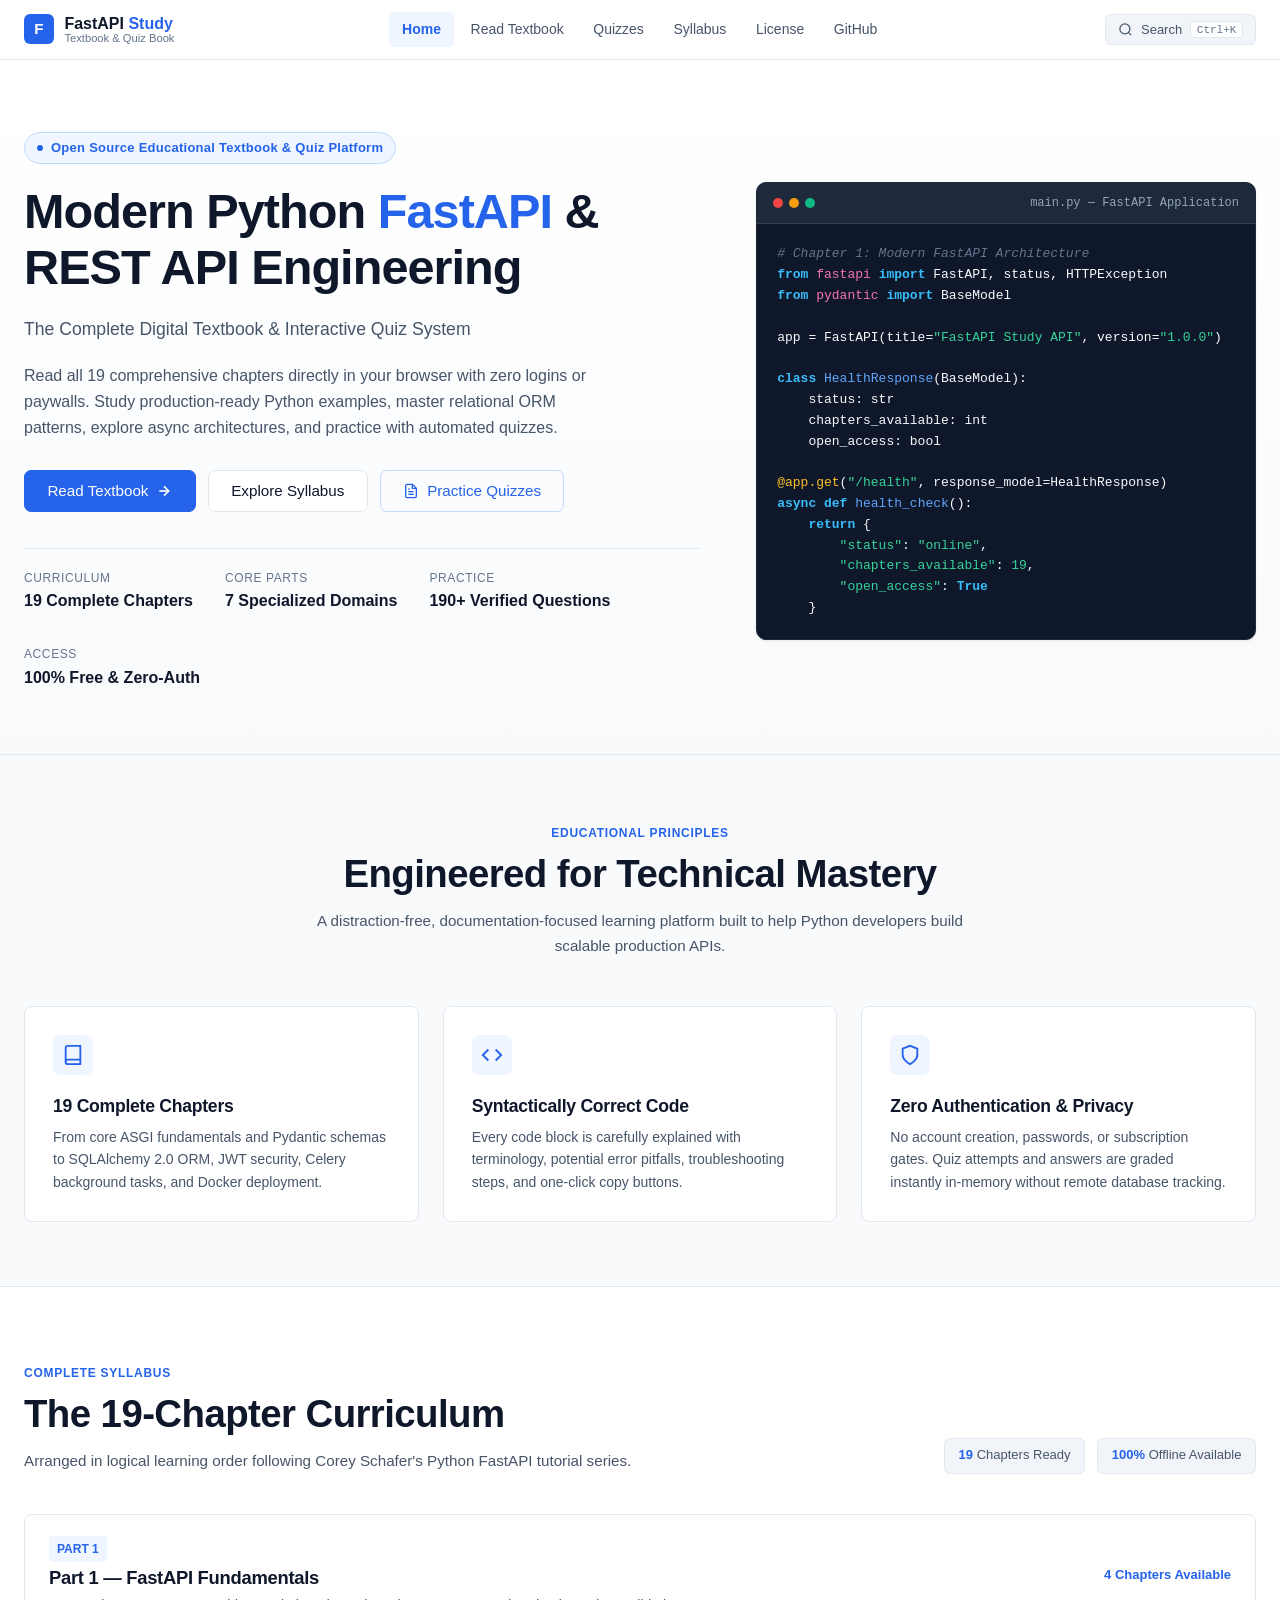
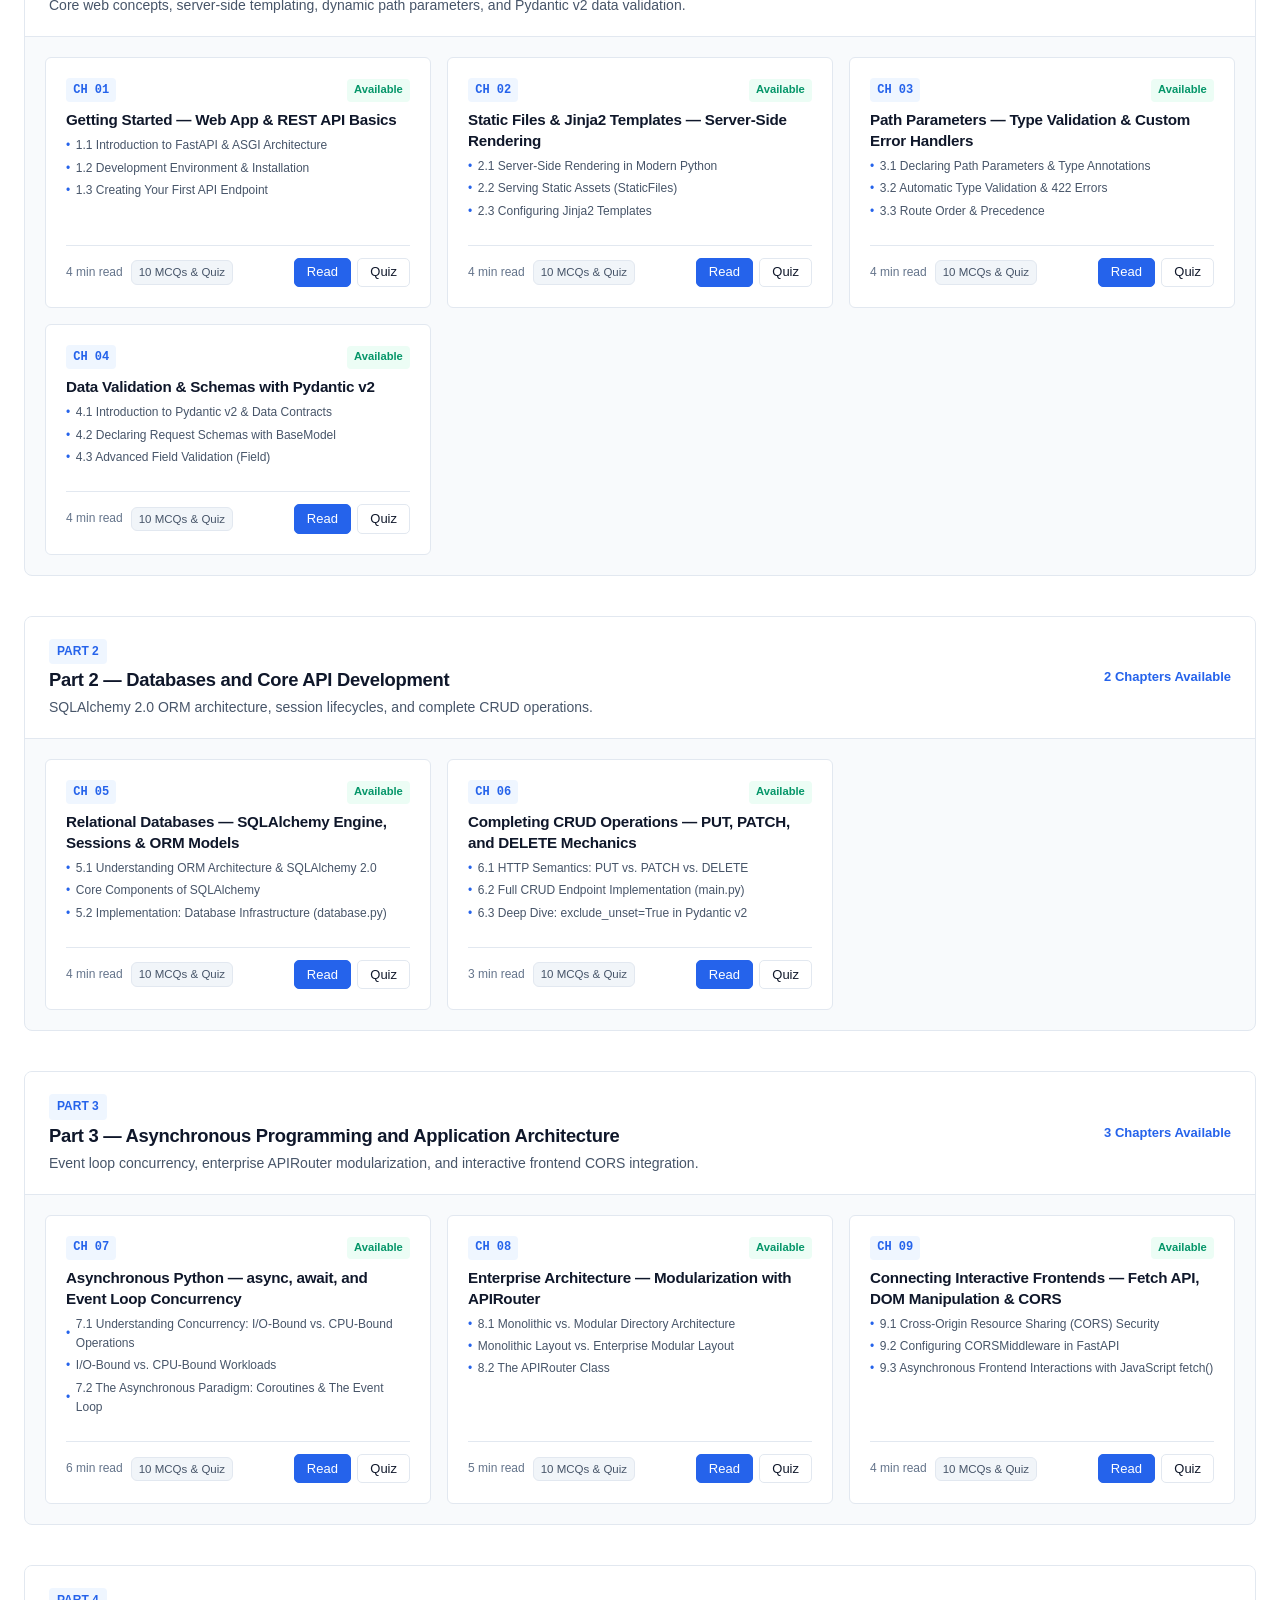
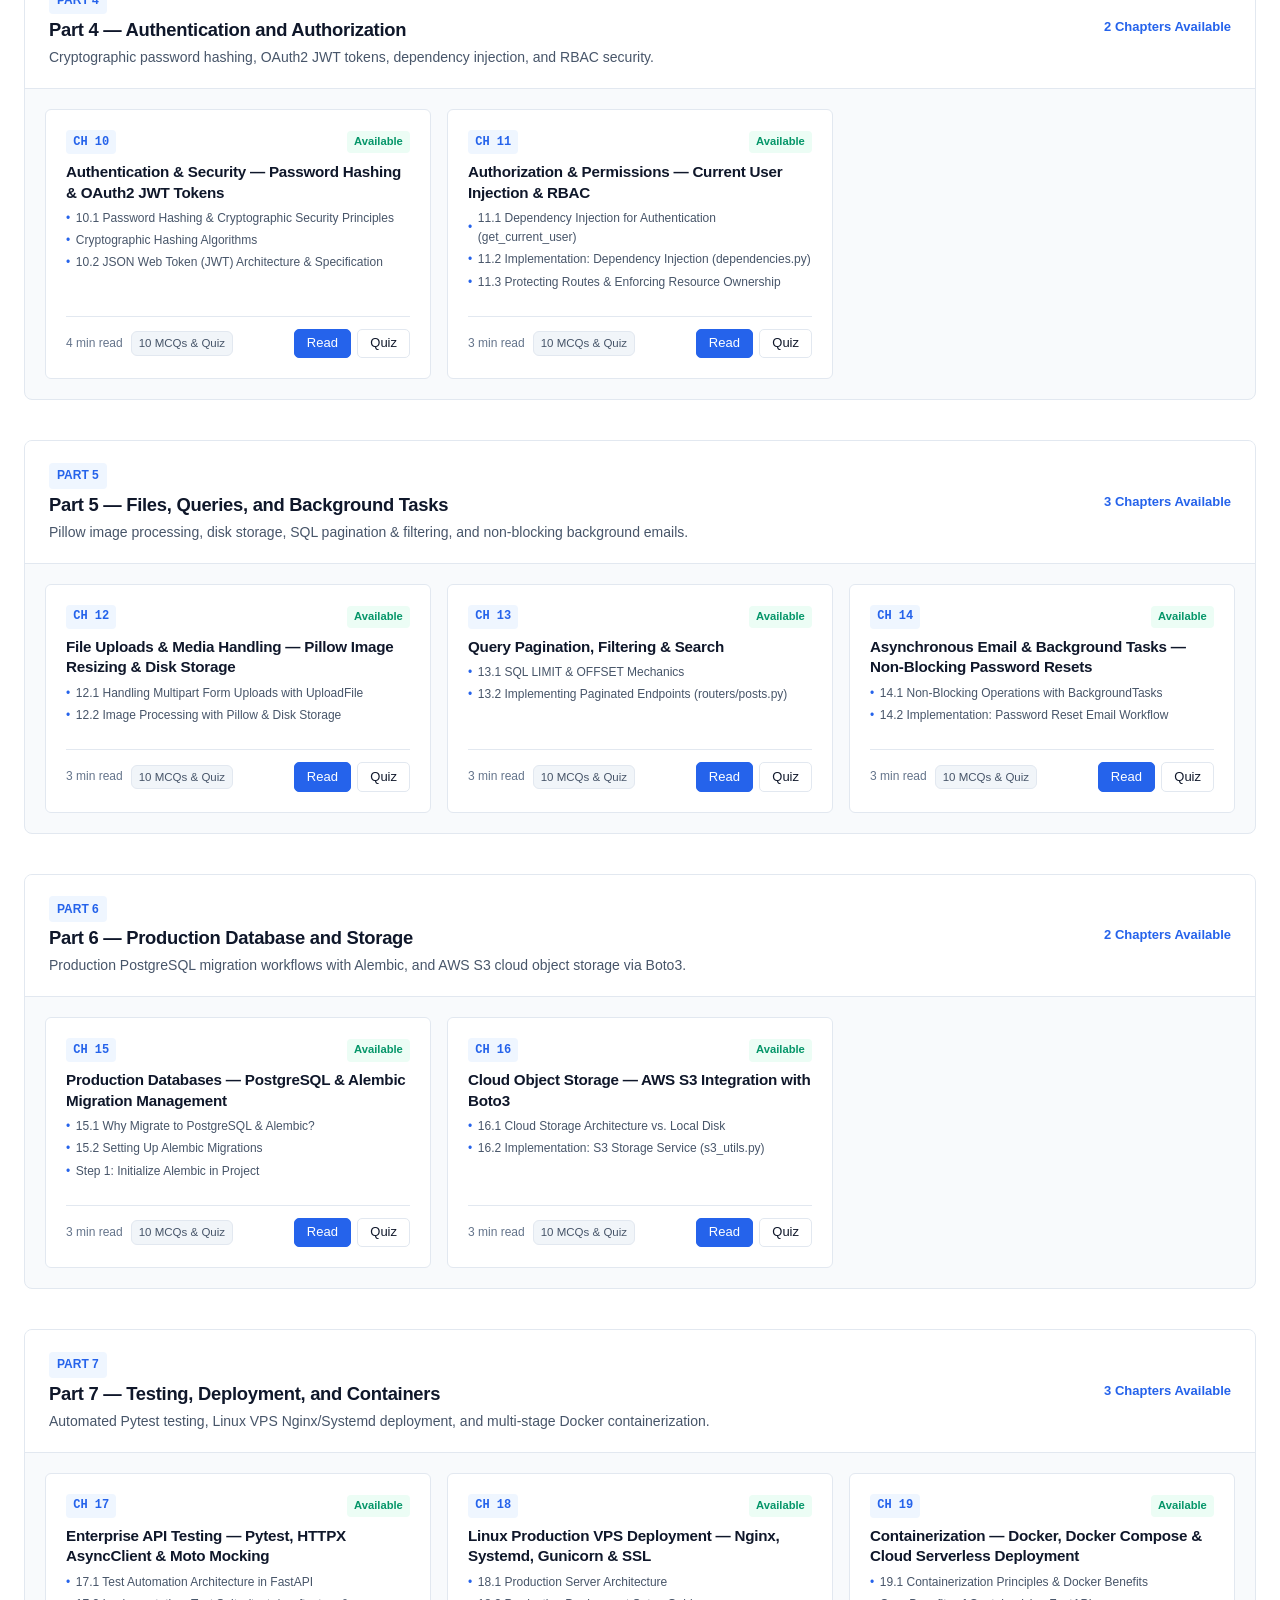
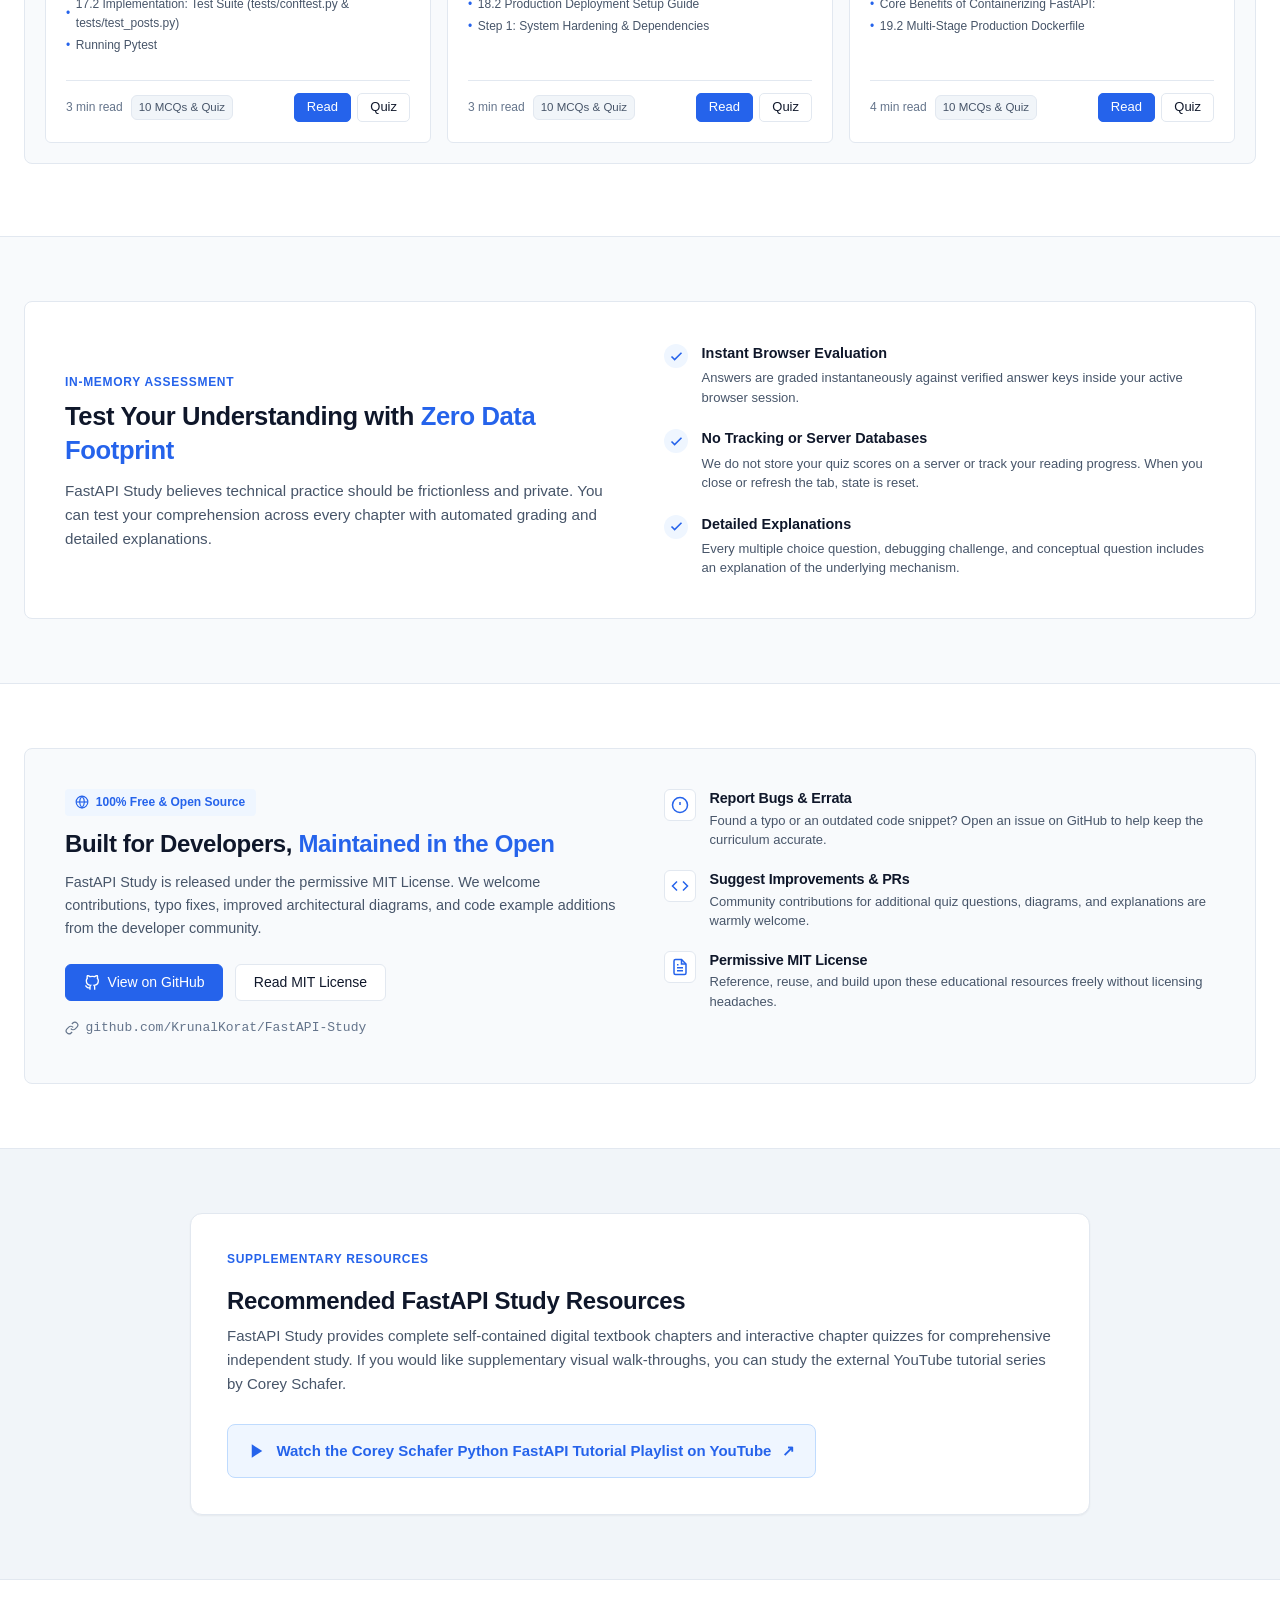
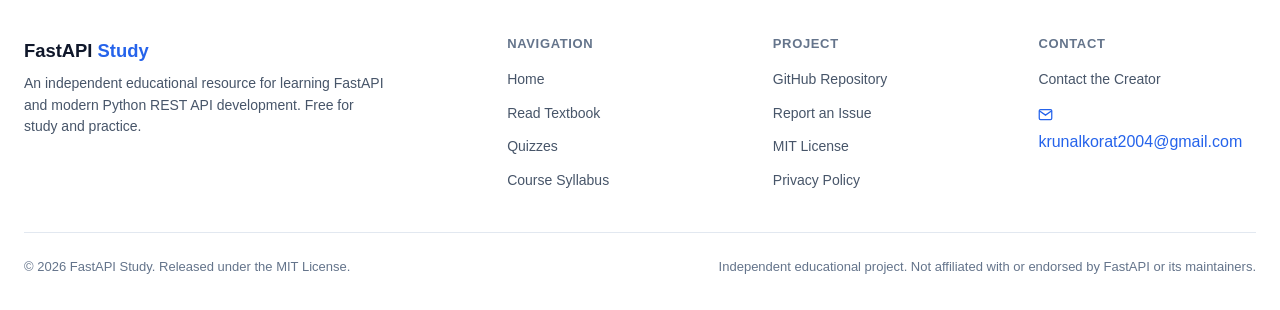
==== commit 80f0abe2: "fix: resolve broken quiz controls, complete 25-question review mode, and remove video curriculum emb" ====
--- a/index.html
+++ b/index.html
@@ -30,7 +30,6 @@
         <a href="textbook.html?ch=1" class="nav-link">Read Textbook</a>
         <a href="quiz.html?ch=1" class="nav-link">Quizzes</a>
         <a href="#curriculum" class="nav-link">Syllabus</a>
-        <a href="#youtube" class="nav-link">Video Curriculum</a>
         <a href="license.html" class="nav-link">License</a>
         <a href="https://github.com/KrunalKorat/FastAPI-Study" class="nav-link" target="_blank" rel="noopener noreferrer">GitHub</a>
       </nav>
@@ -63,7 +62,6 @@
         <a href="textbook.html?ch=1" class="nav-link">Read Textbook</a>
         <a href="quiz.html?ch=1" class="nav-link">Chapter Quizzes</a>
         <a href="index.html#curriculum" class="nav-link">Course Syllabus</a>
-        <a href="index.html#youtube" class="nav-link">Video Curriculum</a>
         <a href="license.html" class="nav-link">MIT License</a>
         <a href="privacy-policy.html" class="nav-link">Privacy Policy</a>
         <a href="contact.html" class="nav-link">Contact</a>
@@ -342,502 +340,24 @@
       </div>
     </section>
 
-        <!-- YOUTUBE VIDEO CURRICULUM SECTION (ALWAYS AT THE END) -->
-    <section class="youtube-section" id="youtube" aria-labelledby="youtube-heading">
-      <div class="youtube-container">
-        <div class="youtube-header-row">
-          <div>
-            <span class="section-label">Video Learning Companion</span>
-            <h2 id="youtube-heading" class="section-title">YouTube Video Curriculum (19 Modules)</h2>
-            <p class="section-desc">The official video tutorial series by Corey Schafer, mapping 1-to-1 with every textbook chapter in sequential order.</p>
-          </div>
-        </div>
-
-        <!-- Featured Master Playlist Player -->
-        <div class="video-featured-player">
-          <div class="video-embed-responsive">
-            <iframe 
-              src="https://www.youtube-nocookie.com/embed/videoseries?list=PL-osiE80TeTsak-c-QsVeg0YYG_0TeyXI" 
-              title="Corey Schafer: Python FastAPI Tutorial Series (Official Playlist)" 
-              allow="accelerometer; autoplay; clipboard-write; encrypted-media; gyroscope; picture-in-picture; web-share" 
-              allowfullscreen 
-              loading="lazy">
-            </iframe>
-          </div>
-          <div class="video-featured-bar">
-            <div class="video-featured-info">
-              <span class="video-playlist-badge">Official Learning Playlist</span>
-              <h3 class="video-featured-title">Corey Schafer &mdash; Python FastAPI Tutorial Series (All 19 Videos)</h3>
-              <p class="video-featured-sub">
-                Watch the full sequential playlist directly in this responsive player or stream individual modules below.
-              </p>
-            </div>
-            <a href="https://www.youtube.com/playlist?list=PL-osiE80TeTsak-c-QsVeg0YYG_0TeyXI" target="_blank" rel="noopener noreferrer" class="btn btn-primary btn-sm">
-              <svg width="15" height="15" viewBox="0 0 24 24" fill="currentColor"><polygon points="5 3 19 12 5 21 5 3"></polygon></svg>
-              Watch Playlist on YouTube &nearr;
+        <!-- RECOMMENDED LEARNING RESOURCES SECTION -->
+    <section class="resources-section" id="resources" aria-labelledby="resources-heading">
+      <div class="resources-container">
+        <div class="resources-card">
+          <div class="resources-header">
+            <span class="section-label">Supplementary Resources</span>
+            <h2 id="resources-heading" class="resources-title">Recommended FastAPI Study Resources</h2>
+            <p class="resources-desc">
+              FastAPI Study provides complete self-contained digital textbook chapters and interactive chapter quizzes for comprehensive independent study. If you would like supplementary visual walk-throughs, you can study the external YouTube tutorial series by Corey Schafer.
+            </p>
+          </div>
+          <div class="resources-links-list">
+            <a href="https://www.youtube.com/playlist?list=PL-osiE80TeTsak-c-QsVeg0YYG_0TeyXI" target="_blank" rel="noopener noreferrer" class="resource-external-link">
+              <svg width="18" height="18" viewBox="0 0 24 24" fill="currentColor" aria-hidden="true"><polygon points="5 3 19 12 5 21 5 3"></polygon></svg>
+              <span>Watch the Corey Schafer Python FastAPI Tutorial Playlist on YouTube</span>
+              <span aria-hidden="true">&nearr;</span>
             </a>
           </div>
-        </div>
-
-        <!-- 19 Verified Video Modules -->
-        <div class="youtube-grid">
-
-          <div class="video-card">
-            <div class="video-card-embed-wrap">
-              <iframe 
-                src="https://www.youtube-nocookie.com/embed/7AMjmCTumuo" 
-                title="Python FastAPI Tutorial (Part 1): Getting Started - Web App + REST API" 
-                allow="accelerometer; autoplay; clipboard-write; encrypted-media; gyroscope; picture-in-picture; web-share" 
-                allowfullscreen 
-                loading="lazy">
-              </iframe>
-            </div>
-            <div class="video-card-body">
-              <div>
-                <span class="video-module-badge">Part 1</span>
-                <h4 class="video-card-title">Python FastAPI Tutorial (Part 1): Getting Started - Web App + REST API</h4>
-              </div>
-              <div class="video-card-footer">
-                <a href="https://www.youtube.com/watch?v=7AMjmCTumuo&list=PL-osiE80TeTsak-c-QsVeg0YYG_0TeyXI&index=1" target="_blank" rel="noopener noreferrer" class="btn btn-secondary btn-sm" aria-label="Watch Part 1 on YouTube">
-                  Watch on YouTube &nearr;
-                </a>
-                <a href="textbook.html?ch=1" class="btn btn-outline btn-sm">Read Ch 1</a>
-              </div>
-            </div>
-          </div>
-
-          <div class="video-card">
-            <div class="video-card-embed-wrap">
-              <iframe 
-                src="https://www.youtube-nocookie.com/embed/G4NIB9Rx9Qs" 
-                title="Python FastAPI Tutorial (Part 2): HTML Frontend for Your API - Jinja2 Templates" 
-                allow="accelerometer; autoplay; clipboard-write; encrypted-media; gyroscope; picture-in-picture; web-share" 
-                allowfullscreen 
-                loading="lazy">
-              </iframe>
-            </div>
-            <div class="video-card-body">
-              <div>
-                <span class="video-module-badge">Part 2</span>
-                <h4 class="video-card-title">Python FastAPI Tutorial (Part 2): HTML Frontend for Your API - Jinja2 Templates</h4>
-              </div>
-              <div class="video-card-footer">
-                <a href="https://www.youtube.com/watch?v=G4NIB9Rx9Qs&list=PL-osiE80TeTsak-c-QsVeg0YYG_0TeyXI&index=2" target="_blank" rel="noopener noreferrer" class="btn btn-secondary btn-sm" aria-label="Watch Part 2 on YouTube">
-                  Watch on YouTube &nearr;
-                </a>
-                <a href="textbook.html?ch=2" class="btn btn-outline btn-sm">Read Ch 2</a>
-              </div>
-            </div>
-          </div>
-
-          <div class="video-card">
-            <div class="video-card-embed-wrap">
-              <iframe 
-                src="https://www.youtube-nocookie.com/embed/WRjXIA5pMtk" 
-                title="Python FastAPI Tutorial (Part 3): Path Parameters - Validation and Error Handling" 
-                allow="accelerometer; autoplay; clipboard-write; encrypted-media; gyroscope; picture-in-picture; web-share" 
-                allowfullscreen 
-                loading="lazy">
-              </iframe>
-            </div>
-            <div class="video-card-body">
-              <div>
-                <span class="video-module-badge">Part 3</span>
-                <h4 class="video-card-title">Python FastAPI Tutorial (Part 3): Path Parameters - Validation and Error Handling</h4>
-              </div>
-              <div class="video-card-footer">
-                <a href="https://www.youtube.com/watch?v=WRjXIA5pMtk&list=PL-osiE80TeTsak-c-QsVeg0YYG_0TeyXI&index=3" target="_blank" rel="noopener noreferrer" class="btn btn-secondary btn-sm" aria-label="Watch Part 3 on YouTube">
-                  Watch on YouTube &nearr;
-                </a>
-                <a href="textbook.html?ch=3" class="btn btn-outline btn-sm">Read Ch 3</a>
-              </div>
-            </div>
-          </div>
-
-          <div class="video-card">
-            <div class="video-card-embed-wrap">
-              <iframe 
-                src="https://www.youtube-nocookie.com/embed/9GHxnttXxrA" 
-                title="Python FastAPI Tutorial (Part 4): Pydantic Schemas - Request and Response Validation" 
-                allow="accelerometer; autoplay; clipboard-write; encrypted-media; gyroscope; picture-in-picture; web-share" 
-                allowfullscreen 
-                loading="lazy">
-              </iframe>
-            </div>
-            <div class="video-card-body">
-              <div>
-                <span class="video-module-badge">Part 4</span>
-                <h4 class="video-card-title">Python FastAPI Tutorial (Part 4): Pydantic Schemas - Request and Response Validation</h4>
-              </div>
-              <div class="video-card-footer">
-                <a href="https://www.youtube.com/watch?v=9GHxnttXxrA&list=PL-osiE80TeTsak-c-QsVeg0YYG_0TeyXI&index=4" target="_blank" rel="noopener noreferrer" class="btn btn-secondary btn-sm" aria-label="Watch Part 4 on YouTube">
-                  Watch on YouTube &nearr;
-                </a>
-                <a href="textbook.html?ch=4" class="btn btn-outline btn-sm">Read Ch 4</a>
-              </div>
-            </div>
-          </div>
-
-          <div class="video-card">
-            <div class="video-card-embed-wrap">
-              <iframe 
-                src="https://www.youtube-nocookie.com/embed/NvOV3ig2tGY" 
-                title="Python FastAPI Tutorial (Part 5): Adding a Database - SQLAlchemy Models and Relationships" 
-                allow="accelerometer; autoplay; clipboard-write; encrypted-media; gyroscope; picture-in-picture; web-share" 
-                allowfullscreen 
-                loading="lazy">
-              </iframe>
-            </div>
-            <div class="video-card-body">
-              <div>
-                <span class="video-module-badge">Part 5</span>
-                <h4 class="video-card-title">Python FastAPI Tutorial (Part 5): Adding a Database - SQLAlchemy Models and Relationships</h4>
-              </div>
-              <div class="video-card-footer">
-                <a href="https://www.youtube.com/watch?v=NvOV3ig2tGY&list=PL-osiE80TeTsak-c-QsVeg0YYG_0TeyXI&index=5" target="_blank" rel="noopener noreferrer" class="btn btn-secondary btn-sm" aria-label="Watch Part 5 on YouTube">
-                  Watch on YouTube &nearr;
-                </a>
-                <a href="textbook.html?ch=5" class="btn btn-outline btn-sm">Read Ch 5</a>
-              </div>
-            </div>
-          </div>
-
-          <div class="video-card">
-            <div class="video-card-embed-wrap">
-              <iframe 
-                src="https://www.youtube-nocookie.com/embed/VyoGAoxQhxM" 
-                title="Python FastAPI Tutorial (Part 6): Completing CRUD - Update and Delete (PUT, PATCH, DELETE)" 
-                allow="accelerometer; autoplay; clipboard-write; encrypted-media; gyroscope; picture-in-picture; web-share" 
-                allowfullscreen 
-                loading="lazy">
-              </iframe>
-            </div>
-            <div class="video-card-body">
-              <div>
-                <span class="video-module-badge">Part 6</span>
-                <h4 class="video-card-title">Python FastAPI Tutorial (Part 6): Completing CRUD - Update and Delete (PUT, PATCH, DELETE)</h4>
-              </div>
-              <div class="video-card-footer">
-                <a href="https://www.youtube.com/watch?v=VyoGAoxQhxM&list=PL-osiE80TeTsak-c-QsVeg0YYG_0TeyXI&index=6" target="_blank" rel="noopener noreferrer" class="btn btn-secondary btn-sm" aria-label="Watch Part 6 on YouTube">
-                  Watch on YouTube &nearr;
-                </a>
-                <a href="textbook.html?ch=6" class="btn btn-outline btn-sm">Read Ch 6</a>
-              </div>
-            </div>
-          </div>
-
-          <div class="video-card">
-            <div class="video-card-embed-wrap">
-              <iframe 
-                src="https://www.youtube-nocookie.com/embed/2JPDt-Jp6fM" 
-                title="Python FastAPI Tutorial (Part 7): Sync vs Async - Converting Your App to Asynchronous" 
-                allow="accelerometer; autoplay; clipboard-write; encrypted-media; gyroscope; picture-in-picture; web-share" 
-                allowfullscreen 
-                loading="lazy">
-              </iframe>
-            </div>
-            <div class="video-card-body">
-              <div>
-                <span class="video-module-badge">Part 7</span>
-                <h4 class="video-card-title">Python FastAPI Tutorial (Part 7): Sync vs Async - Converting Your App to Asynchronous</h4>
-              </div>
-              <div class="video-card-footer">
-                <a href="https://www.youtube.com/watch?v=2JPDt-Jp6fM&list=PL-osiE80TeTsak-c-QsVeg0YYG_0TeyXI&index=7" target="_blank" rel="noopener noreferrer" class="btn btn-secondary btn-sm" aria-label="Watch Part 7 on YouTube">
-                  Watch on YouTube &nearr;
-                </a>
-                <a href="textbook.html?ch=7" class="btn btn-outline btn-sm">Read Ch 7</a>
-              </div>
-            </div>
-          </div>
-
-          <div class="video-card">
-            <div class="video-card-embed-wrap">
-              <iframe 
-                src="https://www.youtube-nocookie.com/embed/NkgIHa6KtHg" 
-                title="Python FastAPI Tutorial (Part 8): Routers - Organizing Routes into Modules with APIRouter" 
-                allow="accelerometer; autoplay; clipboard-write; encrypted-media; gyroscope; picture-in-picture; web-share" 
-                allowfullscreen 
-                loading="lazy">
-              </iframe>
-            </div>
-            <div class="video-card-body">
-              <div>
-                <span class="video-module-badge">Part 8</span>
-                <h4 class="video-card-title">Python FastAPI Tutorial (Part 8): Routers - Organizing Routes into Modules with APIRouter</h4>
-              </div>
-              <div class="video-card-footer">
-                <a href="https://www.youtube.com/watch?v=NkgIHa6KtHg&list=PL-osiE80TeTsak-c-QsVeg0YYG_0TeyXI&index=8" target="_blank" rel="noopener noreferrer" class="btn btn-secondary btn-sm" aria-label="Watch Part 8 on YouTube">
-                  Watch on YouTube &nearr;
-                </a>
-                <a href="textbook.html?ch=8" class="btn btn-outline btn-sm">Read Ch 8</a>
-              </div>
-            </div>
-          </div>
-
-          <div class="video-card">
-            <div class="video-card-embed-wrap">
-              <iframe 
-                src="https://www.youtube-nocookie.com/embed/vqjZOyT4QRs" 
-                title="Python FastAPI Tutorial (Part 9): Frontend Forms - Connecting JavaScript to Your API" 
-                allow="accelerometer; autoplay; clipboard-write; encrypted-media; gyroscope; picture-in-picture; web-share" 
-                allowfullscreen 
-                loading="lazy">
-              </iframe>
-            </div>
-            <div class="video-card-body">
-              <div>
-                <span class="video-module-badge">Part 9</span>
-                <h4 class="video-card-title">Python FastAPI Tutorial (Part 9): Frontend Forms - Connecting JavaScript to Your API</h4>
-              </div>
-              <div class="video-card-footer">
-                <a href="https://www.youtube.com/watch?v=vqjZOyT4QRs&list=PL-osiE80TeTsak-c-QsVeg0YYG_0TeyXI&index=9" target="_blank" rel="noopener noreferrer" class="btn btn-secondary btn-sm" aria-label="Watch Part 9 on YouTube">
-                  Watch on YouTube &nearr;
-                </a>
-                <a href="textbook.html?ch=9" class="btn btn-outline btn-sm">Read Ch 9</a>
-              </div>
-            </div>
-          </div>
-
-          <div class="video-card">
-            <div class="video-card-embed-wrap">
-              <iframe 
-                src="https://www.youtube-nocookie.com/embed/Go4wYJJhR3k" 
-                title="Python FastAPI Tutorial (Part 10): Authentication - Registration and Login with JWT" 
-                allow="accelerometer; autoplay; clipboard-write; encrypted-media; gyroscope; picture-in-picture; web-share" 
-                allowfullscreen 
-                loading="lazy">
-              </iframe>
-            </div>
-            <div class="video-card-body">
-              <div>
-                <span class="video-module-badge">Part 10</span>
-                <h4 class="video-card-title">Python FastAPI Tutorial (Part 10): Authentication - Registration and Login with JWT</h4>
-              </div>
-              <div class="video-card-footer">
-                <a href="https://www.youtube.com/watch?v=Go4wYJJhR3k&list=PL-osiE80TeTsak-c-QsVeg0YYG_0TeyXI&index=10" target="_blank" rel="noopener noreferrer" class="btn btn-secondary btn-sm" aria-label="Watch Part 10 on YouTube">
-                  Watch on YouTube &nearr;
-                </a>
-                <a href="textbook.html?ch=10" class="btn btn-outline btn-sm">Read Ch 10</a>
-              </div>
-            </div>
-          </div>
-
-          <div class="video-card">
-            <div class="video-card-embed-wrap">
-              <iframe 
-                src="https://www.youtube-nocookie.com/embed/MY0TFMMm9B0" 
-                title="Python FastAPI Tutorial (Part 11): Authorization - Protecting Routes and Verifying Current User" 
-                allow="accelerometer; autoplay; clipboard-write; encrypted-media; gyroscope; picture-in-picture; web-share" 
-                allowfullscreen 
-                loading="lazy">
-              </iframe>
-            </div>
-            <div class="video-card-body">
-              <div>
-                <span class="video-module-badge">Part 11</span>
-                <h4 class="video-card-title">Python FastAPI Tutorial (Part 11): Authorization - Protecting Routes and Verifying Current User</h4>
-              </div>
-              <div class="video-card-footer">
-                <a href="https://www.youtube.com/watch?v=MY0TFMMm9B0&list=PL-osiE80TeTsak-c-QsVeg0YYG_0TeyXI&index=11" target="_blank" rel="noopener noreferrer" class="btn btn-secondary btn-sm" aria-label="Watch Part 11 on YouTube">
-                  Watch on YouTube &nearr;
-                </a>
-                <a href="textbook.html?ch=11" class="btn btn-outline btn-sm">Read Ch 11</a>
-              </div>
-            </div>
-          </div>
-
-          <div class="video-card">
-            <div class="video-card-embed-wrap">
-              <iframe 
-                src="https://www.youtube-nocookie.com/embed/AExumWjfbyo" 
-                title="Python FastAPI Tutorial (Part 12): File Uploads - Image Processing, Validation, and Storage" 
-                allow="accelerometer; autoplay; clipboard-write; encrypted-media; gyroscope; picture-in-picture; web-share" 
-                allowfullscreen 
-                loading="lazy">
-              </iframe>
-            </div>
-            <div class="video-card-body">
-              <div>
-                <span class="video-module-badge">Part 12</span>
-                <h4 class="video-card-title">Python FastAPI Tutorial (Part 12): File Uploads - Image Processing, Validation, and Storage</h4>
-              </div>
-              <div class="video-card-footer">
-                <a href="https://www.youtube.com/watch?v=AExumWjfbyo&list=PL-osiE80TeTsak-c-QsVeg0YYG_0TeyXI&index=12" target="_blank" rel="noopener noreferrer" class="btn btn-secondary btn-sm" aria-label="Watch Part 12 on YouTube">
-                  Watch on YouTube &nearr;
-                </a>
-                <a href="textbook.html?ch=12" class="btn btn-outline btn-sm">Read Ch 12</a>
-              </div>
-            </div>
-          </div>
-
-          <div class="video-card">
-            <div class="video-card-embed-wrap">
-              <iframe 
-                src="https://www.youtube-nocookie.com/embed/f1zggIOxmJg" 
-                title="Python FastAPI Tutorial (Part 13): Pagination - Loading More Data with Query Parameters" 
-                allow="accelerometer; autoplay; clipboard-write; encrypted-media; gyroscope; picture-in-picture; web-share" 
-                allowfullscreen 
-                loading="lazy">
-              </iframe>
-            </div>
-            <div class="video-card-body">
-              <div>
-                <span class="video-module-badge">Part 13</span>
-                <h4 class="video-card-title">Python FastAPI Tutorial (Part 13): Pagination - Loading More Data with Query Parameters</h4>
-              </div>
-              <div class="video-card-footer">
-                <a href="https://www.youtube.com/watch?v=f1zggIOxmJg&list=PL-osiE80TeTsak-c-QsVeg0YYG_0TeyXI&index=13" target="_blank" rel="noopener noreferrer" class="btn btn-secondary btn-sm" aria-label="Watch Part 13 on YouTube">
-                  Watch on YouTube &nearr;
-                </a>
-                <a href="textbook.html?ch=13" class="btn btn-outline btn-sm">Read Ch 13</a>
-              </div>
-            </div>
-          </div>
-
-          <div class="video-card">
-            <div class="video-card-embed-wrap">
-              <iframe 
-                src="https://www.youtube-nocookie.com/embed/4HxjBvZMAg8" 
-                title="Python FastAPI Tutorial (Part 14): Password Reset - Email, Tokens, and Background Tasks" 
-                allow="accelerometer; autoplay; clipboard-write; encrypted-media; gyroscope; picture-in-picture; web-share" 
-                allowfullscreen 
-                loading="lazy">
-              </iframe>
-            </div>
-            <div class="video-card-body">
-              <div>
-                <span class="video-module-badge">Part 14</span>
-                <h4 class="video-card-title">Python FastAPI Tutorial (Part 14): Password Reset - Email, Tokens, and Background Tasks</h4>
-              </div>
-              <div class="video-card-footer">
-                <a href="https://www.youtube.com/watch?v=4HxjBvZMAg8&list=PL-osiE80TeTsak-c-QsVeg0YYG_0TeyXI&index=14" target="_blank" rel="noopener noreferrer" class="btn btn-secondary btn-sm" aria-label="Watch Part 14 on YouTube">
-                  Watch on YouTube &nearr;
-                </a>
-                <a href="textbook.html?ch=14" class="btn btn-outline btn-sm">Read Ch 14</a>
-              </div>
-            </div>
-          </div>
-
-          <div class="video-card">
-            <div class="video-card-embed-wrap">
-              <iframe 
-                src="https://www.youtube-nocookie.com/embed/e8NnDz8uT7o" 
-                title="Python FastAPI Tutorial (Part 15): PostgreSQL and Alembic - Database Migrations for Production" 
-                allow="accelerometer; autoplay; clipboard-write; encrypted-media; gyroscope; picture-in-picture; web-share" 
-                allowfullscreen 
-                loading="lazy">
-              </iframe>
-            </div>
-            <div class="video-card-body">
-              <div>
-                <span class="video-module-badge">Part 15</span>
-                <h4 class="video-card-title">Python FastAPI Tutorial (Part 15): PostgreSQL and Alembic - Database Migrations for Production</h4>
-              </div>
-              <div class="video-card-footer">
-                <a href="https://www.youtube.com/watch?v=e8NnDz8uT7o&list=PL-osiE80TeTsak-c-QsVeg0YYG_0TeyXI&index=15" target="_blank" rel="noopener noreferrer" class="btn btn-secondary btn-sm" aria-label="Watch Part 15 on YouTube">
-                  Watch on YouTube &nearr;
-                </a>
-                <a href="textbook.html?ch=15" class="btn btn-outline btn-sm">Read Ch 15</a>
-              </div>
-            </div>
-          </div>
-
-          <div class="video-card">
-            <div class="video-card-embed-wrap">
-              <iframe 
-                src="https://www.youtube-nocookie.com/embed/zCTJ3AdDym4" 
-                title="Python FastAPI Tutorial (Part 16): AWS S3 and Boto3 - Moving File Uploads to the Cloud" 
-                allow="accelerometer; autoplay; clipboard-write; encrypted-media; gyroscope; picture-in-picture; web-share" 
-                allowfullscreen 
-                loading="lazy">
-              </iframe>
-            </div>
-            <div class="video-card-body">
-              <div>
-                <span class="video-module-badge">Part 16</span>
-                <h4 class="video-card-title">Python FastAPI Tutorial (Part 16): AWS S3 and Boto3 - Moving File Uploads to the Cloud</h4>
-              </div>
-              <div class="video-card-footer">
-                <a href="https://www.youtube.com/watch?v=zCTJ3AdDym4&list=PL-osiE80TeTsak-c-QsVeg0YYG_0TeyXI&index=16" target="_blank" rel="noopener noreferrer" class="btn btn-secondary btn-sm" aria-label="Watch Part 16 on YouTube">
-                  Watch on YouTube &nearr;
-                </a>
-                <a href="textbook.html?ch=16" class="btn btn-outline btn-sm">Read Ch 16</a>
-              </div>
-            </div>
-          </div>
-
-          <div class="video-card">
-            <div class="video-card-embed-wrap">
-              <iframe 
-                src="https://www.youtube-nocookie.com/embed/SO7m7nod0ts" 
-                title="Python FastAPI Tutorial (Part 17): Testing the API - Pytest, Fixtures, and Mocking External Services" 
-                allow="accelerometer; autoplay; clipboard-write; encrypted-media; gyroscope; picture-in-picture; web-share" 
-                allowfullscreen 
-                loading="lazy">
-              </iframe>
-            </div>
-            <div class="video-card-body">
-              <div>
-                <span class="video-module-badge">Part 17</span>
-                <h4 class="video-card-title">Python FastAPI Tutorial (Part 17): Testing the API - Pytest, Fixtures, and Mocking External Services</h4>
-              </div>
-              <div class="video-card-footer">
-                <a href="https://www.youtube.com/watch?v=SO7m7nod0ts&list=PL-osiE80TeTsak-c-QsVeg0YYG_0TeyXI&index=17" target="_blank" rel="noopener noreferrer" class="btn btn-secondary btn-sm" aria-label="Watch Part 17 on YouTube">
-                  Watch on YouTube &nearr;
-                </a>
-                <a href="textbook.html?ch=17" class="btn btn-outline btn-sm">Read Ch 17</a>
-              </div>
-            </div>
-          </div>
-
-          <div class="video-card">
-            <div class="video-card-embed-wrap">
-              <iframe 
-                src="https://www.youtube-nocookie.com/embed/wd1wt2d0eus" 
-                title="Python FastAPI Tutorial (Part 18): Deploy to a VPS - Security, Nginx, SSL, and Custom Domain" 
-                allow="accelerometer; autoplay; clipboard-write; encrypted-media; gyroscope; picture-in-picture; web-share" 
-                allowfullscreen 
-                loading="lazy">
-              </iframe>
-            </div>
-            <div class="video-card-body">
-              <div>
-                <span class="video-module-badge">Part 18</span>
-                <h4 class="video-card-title">Python FastAPI Tutorial (Part 18): Deploy to a VPS - Security, Nginx, SSL, and Custom Domain</h4>
-              </div>
-              <div class="video-card-footer">
-                <a href="https://www.youtube.com/watch?v=wd1wt2d0eus&list=PL-osiE80TeTsak-c-QsVeg0YYG_0TeyXI&index=18" target="_blank" rel="noopener noreferrer" class="btn btn-secondary btn-sm" aria-label="Watch Part 18 on YouTube">
-                  Watch on YouTube &nearr;
-                </a>
-                <a href="textbook.html?ch=18" class="btn btn-outline btn-sm">Read Ch 18</a>
-              </div>
-            </div>
-          </div>
-
-          <div class="video-card">
-            <div class="video-card-embed-wrap">
-              <iframe 
-                src="https://www.youtube-nocookie.com/embed/eqjngvKfabg" 
-                title="Python FastAPI Tutorial (Part 19): Deploy with Docker - Serverless Containers and Custom Domain" 
-                allow="accelerometer; autoplay; clipboard-write; encrypted-media; gyroscope; picture-in-picture; web-share" 
-                allowfullscreen 
-                loading="lazy">
-              </iframe>
-            </div>
-            <div class="video-card-body">
-              <div>
-                <span class="video-module-badge">Part 19</span>
-                <h4 class="video-card-title">Python FastAPI Tutorial (Part 19): Deploy with Docker - Serverless Containers and Custom Domain</h4>
-              </div>
-              <div class="video-card-footer">
-                <a href="https://www.youtube.com/watch?v=eqjngvKfabg&list=PL-osiE80TeTsak-c-QsVeg0YYG_0TeyXI&index=19" target="_blank" rel="noopener noreferrer" class="btn btn-secondary btn-sm" aria-label="Watch Part 19 on YouTube">
-                  Watch on YouTube &nearr;
-                </a>
-                <a href="textbook.html?ch=19" class="btn btn-outline btn-sm">Read Ch 19</a>
-              </div>
-            </div>
-          </div>
-
         </div>
       </div>
     </section>
@@ -861,7 +381,7 @@
             <li><a href="textbook.html?ch=1">Read Textbook</a></li>
             <li><a href="quiz.html?ch=1">Quizzes</a></li>
             <li><a href="index.html#curriculum">Course Syllabus</a></li>
-            <li><a href="index.html#youtube">Video Curriculum</a></li>
+
           </ul>
         </div>
 
@@ -975,7 +495,6 @@
                   <span class="chapter-availability-tag available">Available</span>
                 </div>
                 <h4 class="chapter-title">${ch.cleanTitle}</h4>
-                <div class="chapter-video-ref">${ch.videoRef}</div>
                 ${topicsPreview}
               </div>
 
--- a/assets/css/home.css
+++ b/assets/css/home.css
@@ -629,194 +629,78 @@
 }
 
 /* ==========================================================================
-   YOUTUBE VIDEO CURRICULUM SECTION (ALWAYS AT THE END)
+   RECOMMENDED EXTERNAL RESOURCES SECTION
    ========================================================================== */
-.youtube-section {
-  padding: 4.5rem 1.5rem 5rem;
-  background: var(--bg-app);
+.resources-section {
+  padding: 4rem 1.5rem;
+  background: var(--bg-surface-elevated);
   border-top: 1px solid var(--border-subtle);
 }
 
-.youtube-container {
-  max-width: 1300px;
+.resources-container {
+  max-width: 900px;
   margin: 0 auto;
 }
 
-.youtube-header-row {
-  display: flex;
-  align-items: flex-end;
-  justify-content: space-between;
-  margin-bottom: 2rem;
-  flex-wrap: wrap;
-  gap: 1rem;
-}
-
-.youtube-status-notice {
-  background: var(--color-info-bg);
-  border: 1px solid var(--color-info-border);
-  border-radius: 8px;
-  padding: 1rem 1.25rem;
-  margin-bottom: 2rem;
-  display: flex;
-  align-items: flex-start;
-  gap: 0.85rem;
-}
-
-.youtube-status-icon {
-  color: var(--color-info);
-  flex-shrink: 0;
-  margin-top: 2px;
-}
-
-.youtube-status-text h4 {
-  font-size: 0.9rem;
-  font-weight: 600;
-  color: #0369A1;
-  margin-bottom: 0.25rem;
-}
-
-.youtube-status-text p {
-  font-size: 0.8125rem;
-  color: #0C4A6E;
-  line-height: 1.5;
-  margin: 0;
-}
-
-/* Featured Master Playlist Player */
-.video-featured-player {
+.resources-card {
   background: var(--bg-surface);
   border: 1px solid var(--border-subtle);
   border-radius: 12px;
-  overflow: hidden;
-  margin-bottom: 3rem;
+  padding: 2.25rem;
   box-shadow: var(--shadow-sm);
-}
-
-.video-embed-responsive {
-  position: relative;
-  width: 100%;
-  aspect-ratio: 16 / 9;
-  background: #0F172A;
-}
-
-.video-embed-responsive iframe {
-  position: absolute;
-  top: 0;
-  left: 0;
-  width: 100%;
-  height: 100%;
-  border: 0;
-}
-
-.video-featured-bar {
-  padding: 1.25rem 1.5rem;
-  display: flex;
-  align-items: center;
-  justify-content: space-between;
-  gap: 1.5rem;
-  flex-wrap: wrap;
-  border-top: 1px solid var(--border-subtle);
-}
-
-.video-playlist-badge {
-  display: inline-block;
-  font-size: 0.75rem;
+  display: flex;
+  flex-direction: column;
+  gap: 1.25rem;
+}
+
+.resources-header {
+  display: flex;
+  flex-direction: column;
+  gap: 0.5rem;
+}
+
+.resources-title {
+  font-size: 1.5rem;
   font-weight: 700;
-  font-family: var(--font-mono);
-  color: var(--color-primary);
+  color: var(--text-primary);
+  margin: 0;
+}
+
+.resources-desc {
+  font-size: 0.9375rem;
+  color: var(--text-secondary);
+  line-height: 1.6;
+  margin: 0;
+}
+
+.resources-links-list {
+  display: flex;
+  flex-direction: column;
+  gap: 0.75rem;
+  margin-top: 0.5rem;
+}
+
+.resource-external-link {
+  display: inline-flex;
+  align-items: center;
+  gap: 0.65rem;
+  padding: 0.85rem 1.25rem;
   background: var(--color-primary-light);
-  padding: 0.2rem 0.6rem;
-  border-radius: 4px;
-  margin-bottom: 0.35rem;
-}
-
-.video-featured-title {
-  font-size: 1.15rem;
-  font-weight: 700;
-  color: var(--text-primary);
-  margin-bottom: 0.25rem;
-}
-
-.video-featured-sub {
-  font-size: 0.875rem;
-  color: var(--text-secondary);
-  margin: 0;
-}
-
-/* 19 Module Cards Grid */
-.youtube-grid {
-  display: grid;
-  grid-template-columns: repeat(auto-fill, minmax(320px, 1fr));
-  gap: 1.5rem;
-}
-
-.video-card {
-  background: var(--bg-surface);
-  border: 1px solid var(--border-subtle);
+  border: 1px solid var(--color-primary-border);
   border-radius: 8px;
-  overflow: hidden;
-  display: flex;
-  flex-direction: column;
+  color: var(--color-primary);
+  font-weight: 600;
+  font-size: 0.9375rem;
+  text-decoration: none;
   transition: all var(--transition-fast);
-}
-
-.video-card:hover {
-  border-color: var(--color-primary-border);
-  box-shadow: var(--shadow-md);
-}
-
-.video-card-embed-wrap {
-  position: relative;
-  width: 100%;
-  aspect-ratio: 16 / 9;
-  background: #0F172A;
-}
-
-.video-card-embed-wrap iframe {
-  position: absolute;
-  top: 0;
-  left: 0;
-  width: 100%;
-  height: 100%;
-  border: 0;
-}
-
-.video-card-body {
-  padding: 1.25rem;
-  display: flex;
-  flex-direction: column;
-  justify-content: space-between;
-  flex-grow: 1;
-  gap: 1rem;
-}
-
-.video-module-badge {
-  display: inline-block;
-  font-size: 0.7rem;
-  font-weight: 700;
-  font-family: var(--font-mono);
-  color: var(--color-primary);
-  background: var(--color-primary-light);
-  padding: 0.15rem 0.45rem;
-  border-radius: 4px;
-  margin-bottom: 0.35rem;
-}
-
-.video-card-title {
-  font-size: 0.9rem;
-  font-weight: 600;
-  color: var(--text-primary);
-  line-height: 1.4;
-}
-
-.video-card-footer {
-  display: flex;
-  align-items: center;
-  justify-content: space-between;
-  padding-top: 0.75rem;
-  border-top: 1px solid var(--border-subtle);
-  gap: 0.5rem;
-  flex-wrap: wrap;
+  align-self: flex-start;
+}
+
+.resource-external-link:hover {
+  background: var(--color-primary);
+  color: #ffffff;
+  border-color: var(--color-primary);
+  box-shadow: var(--shadow-sm);
 }
 
 /* Responsive Styles */
